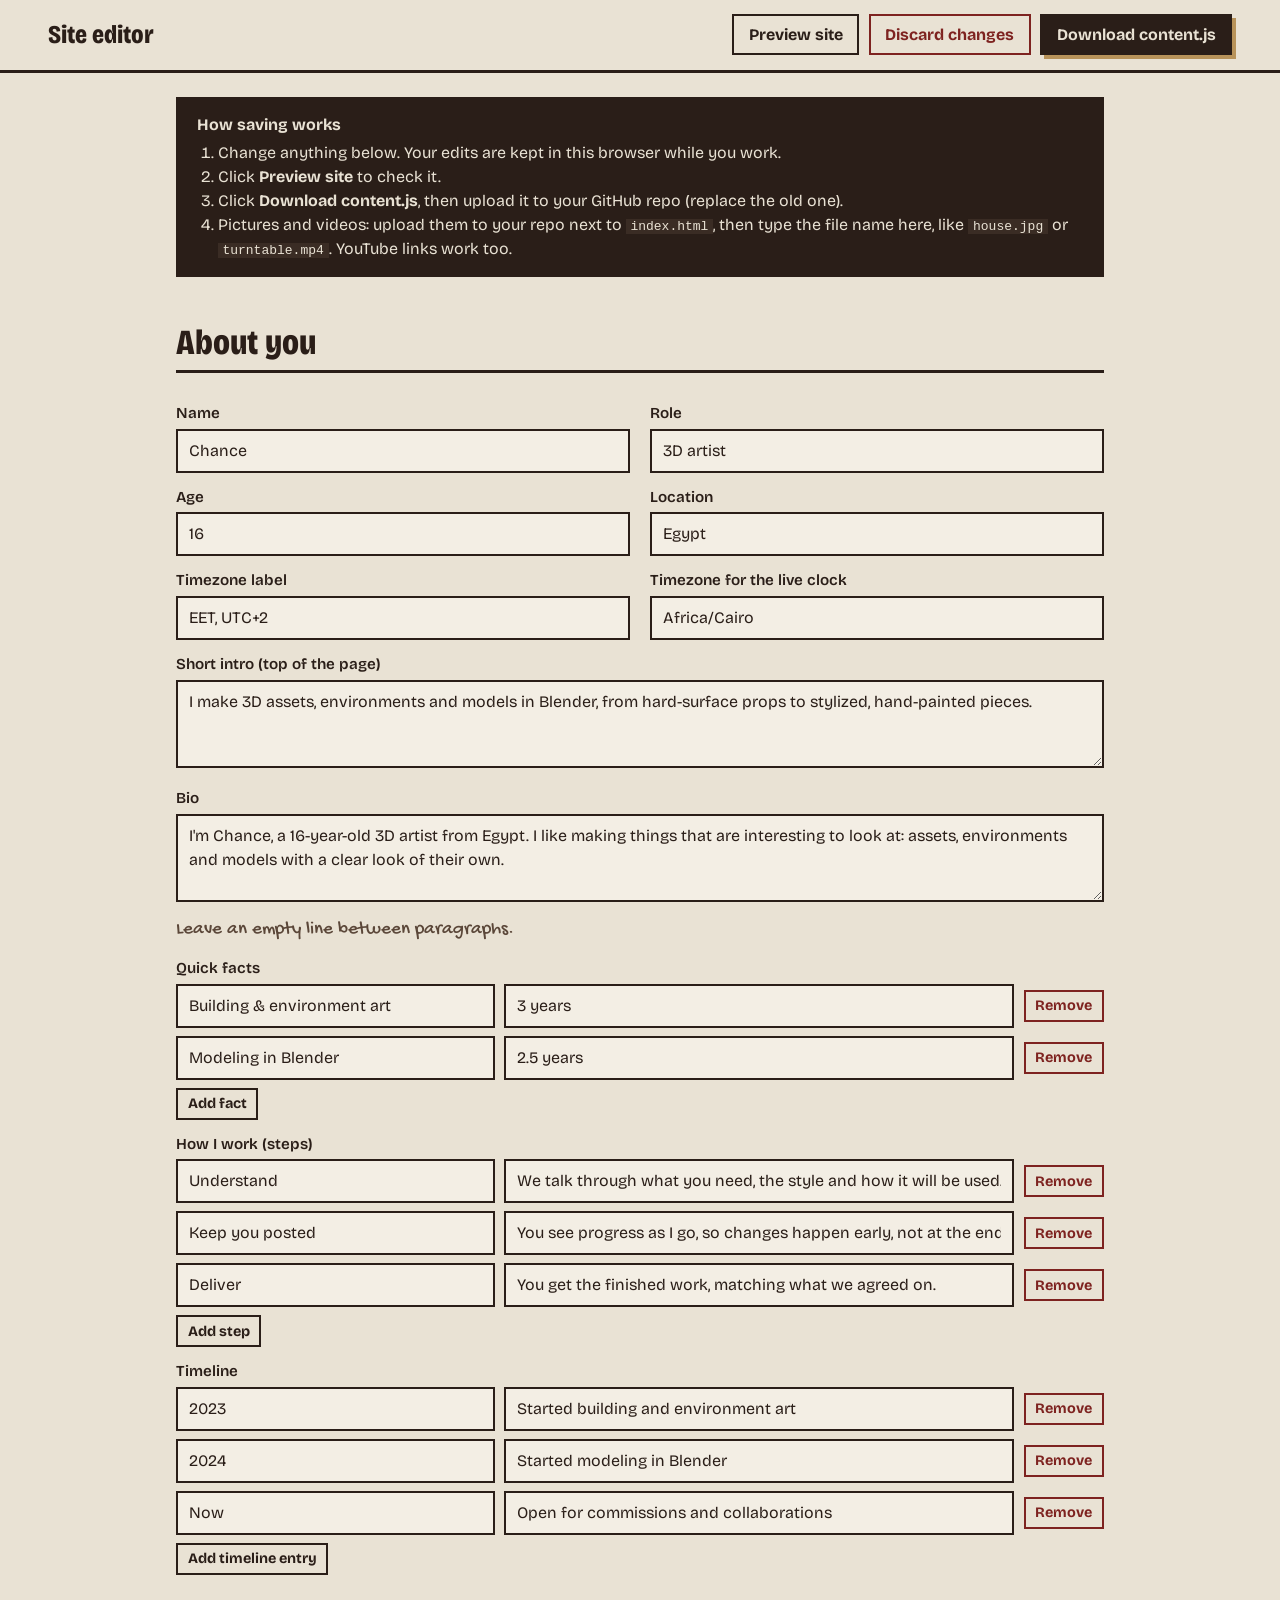
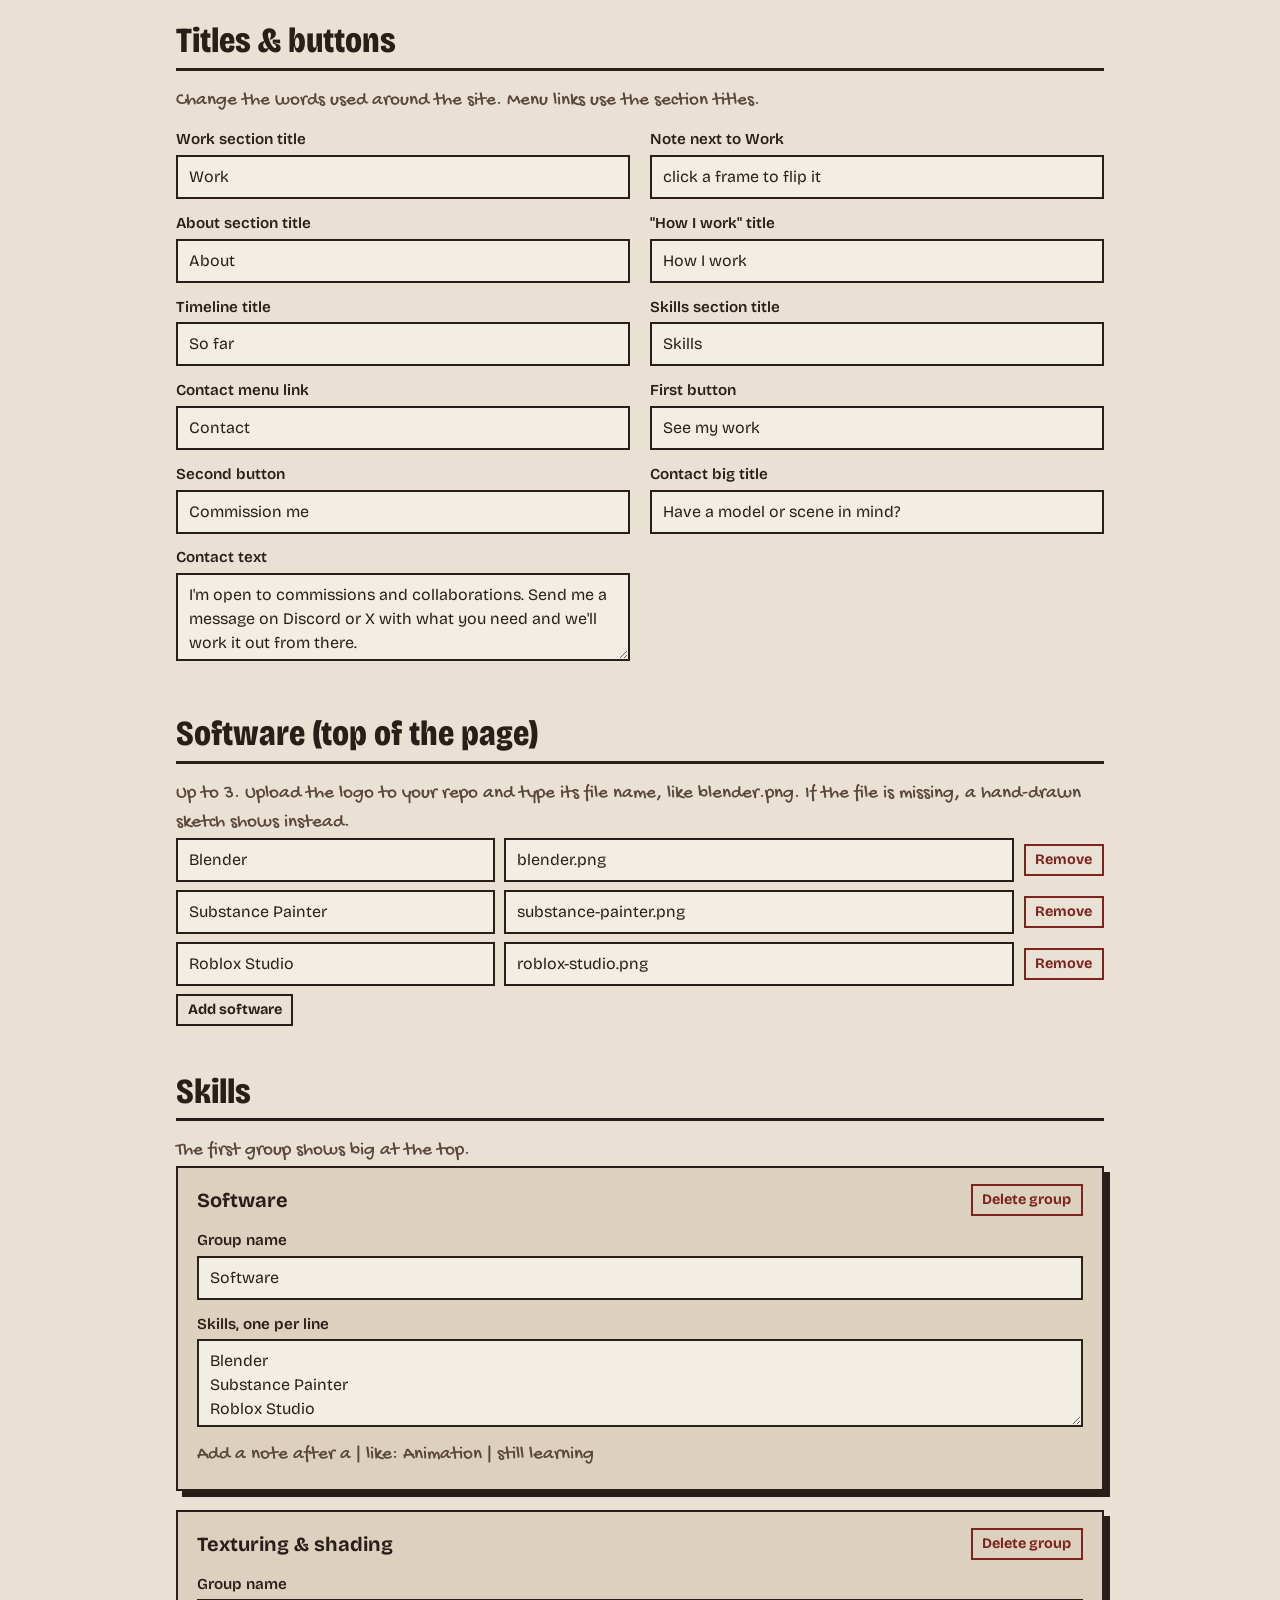
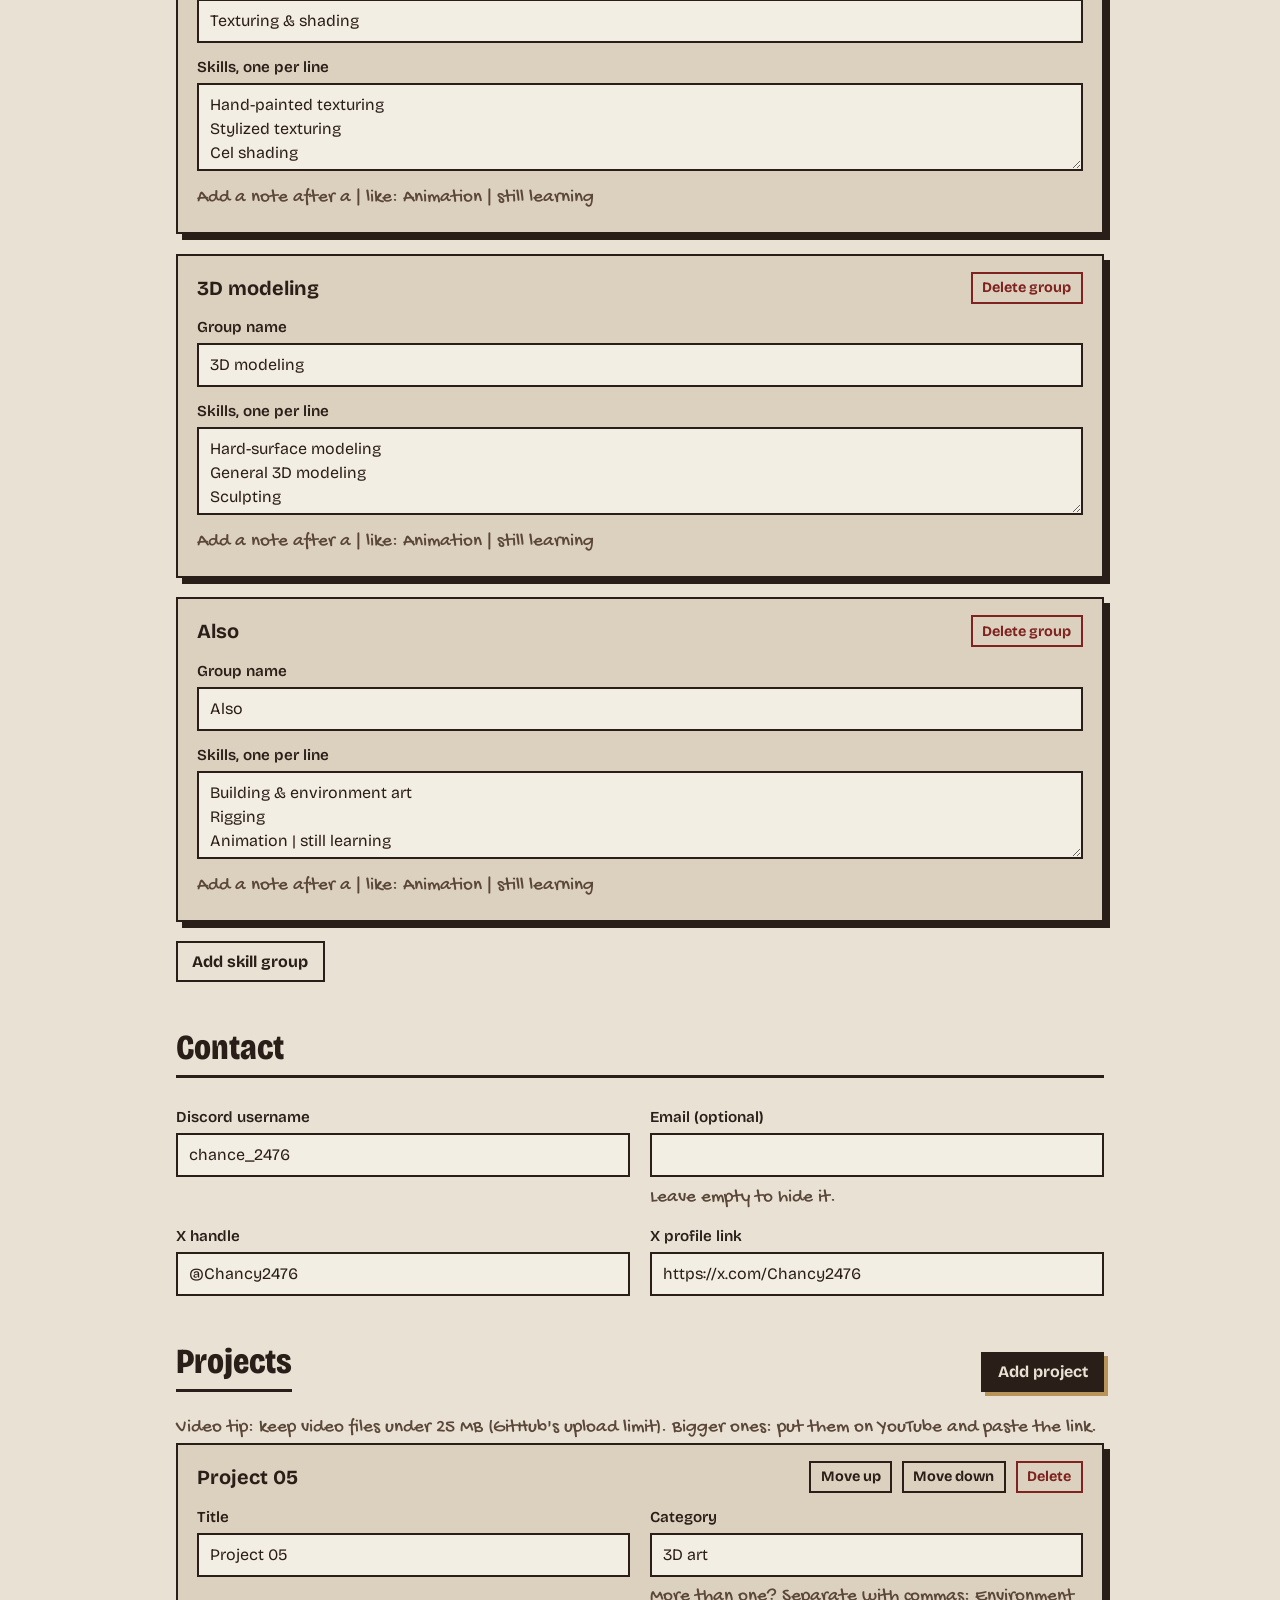
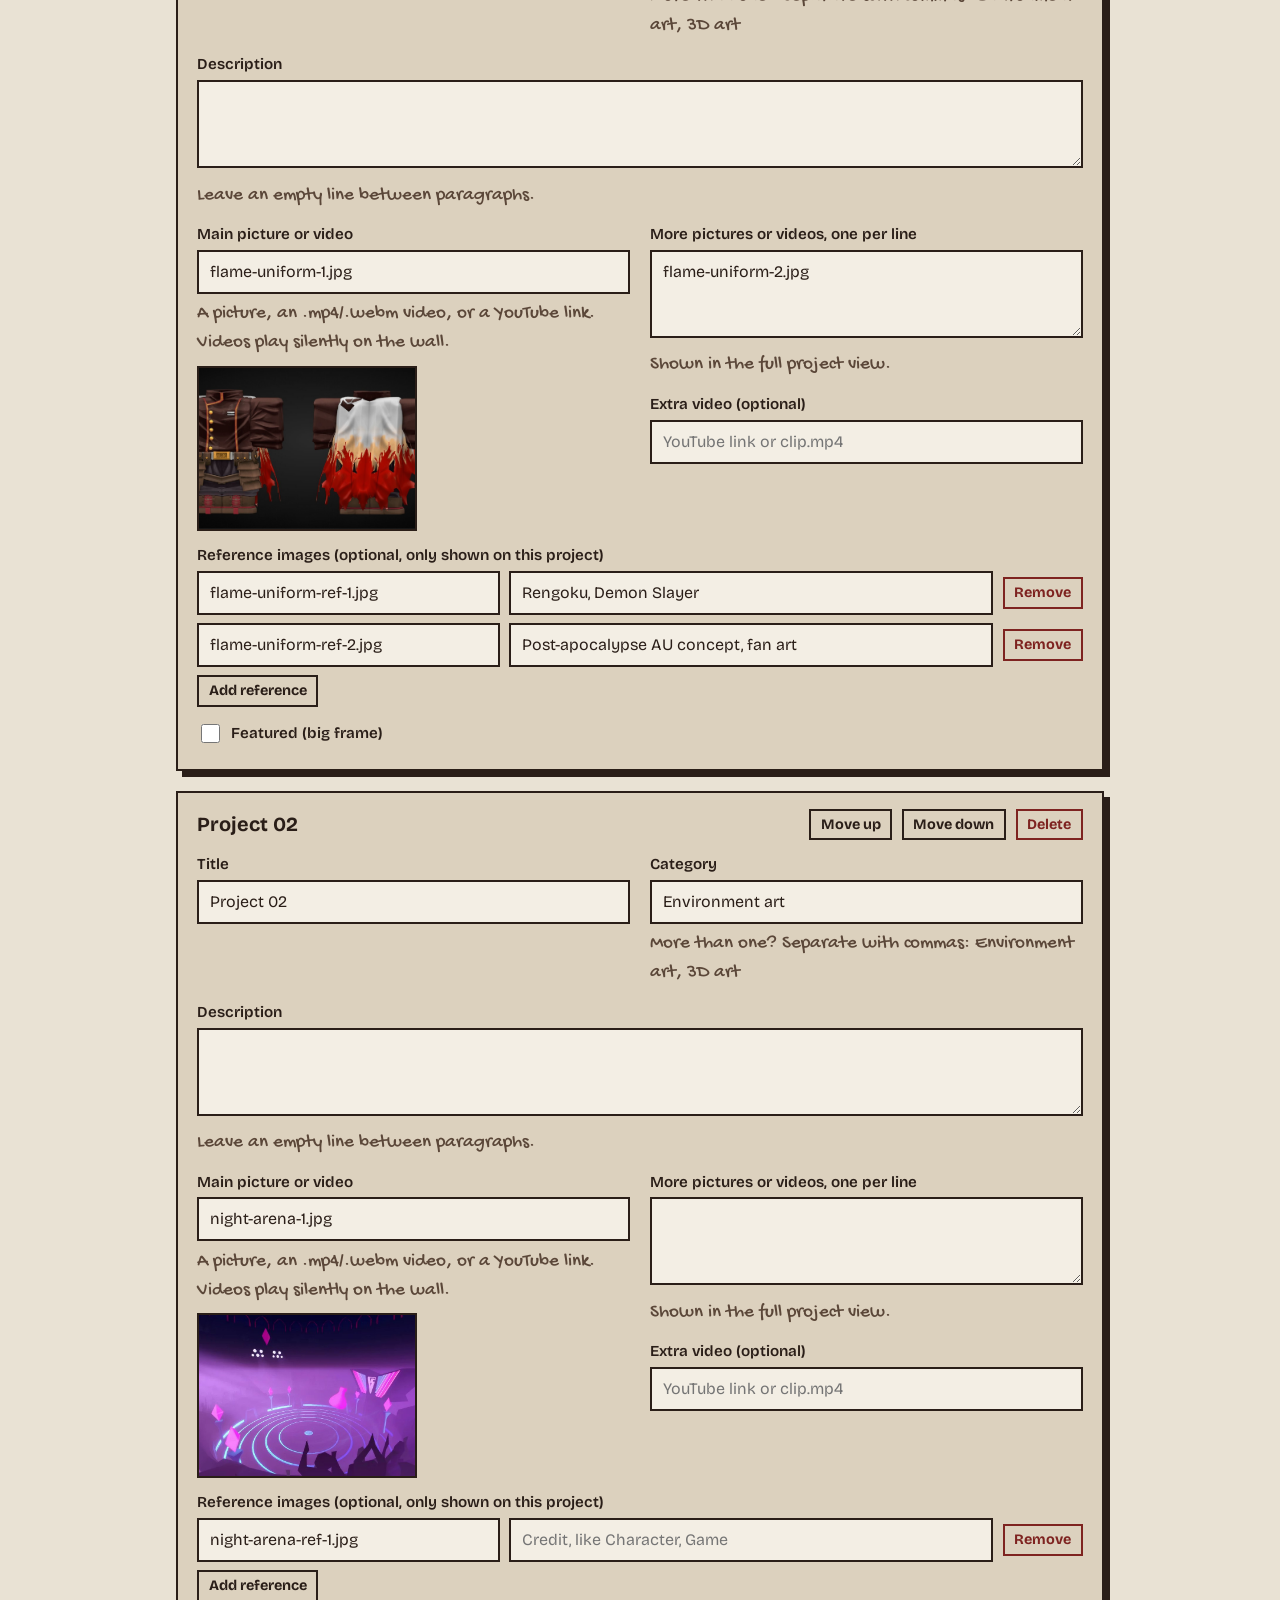
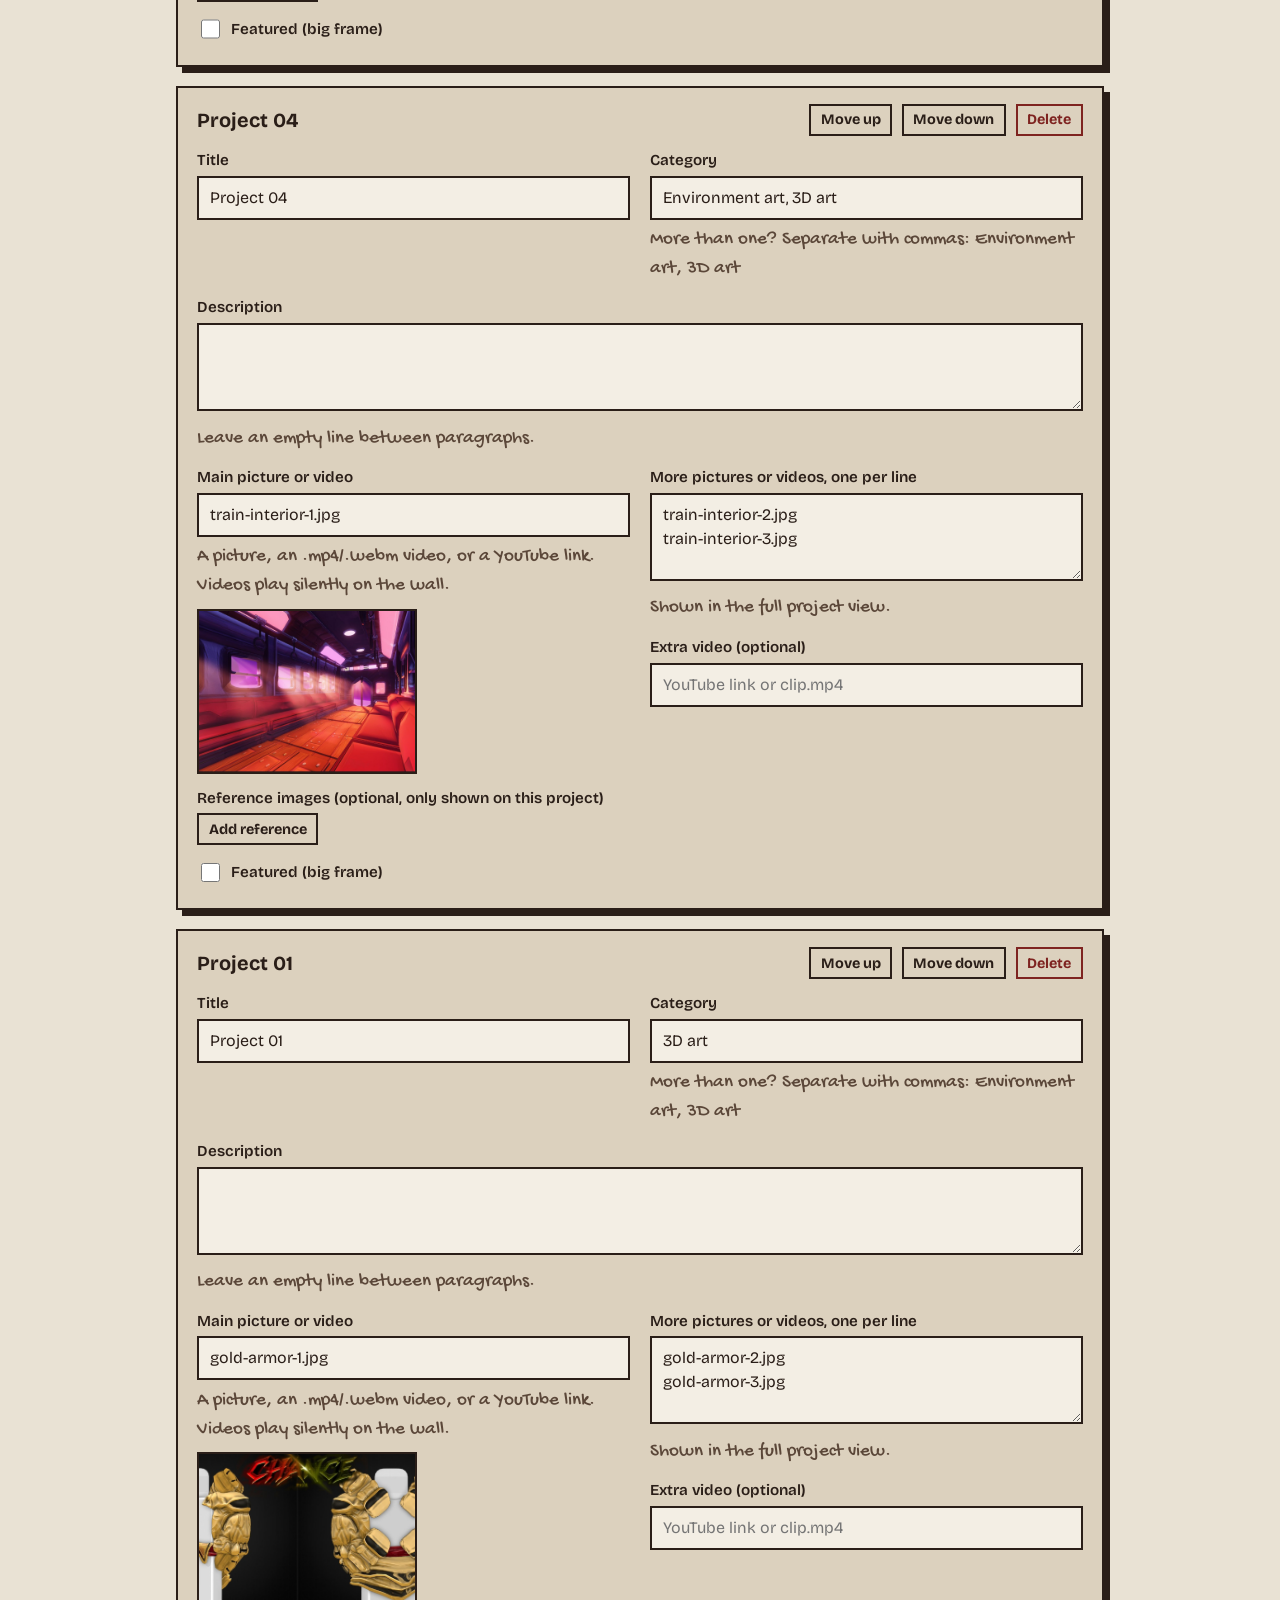
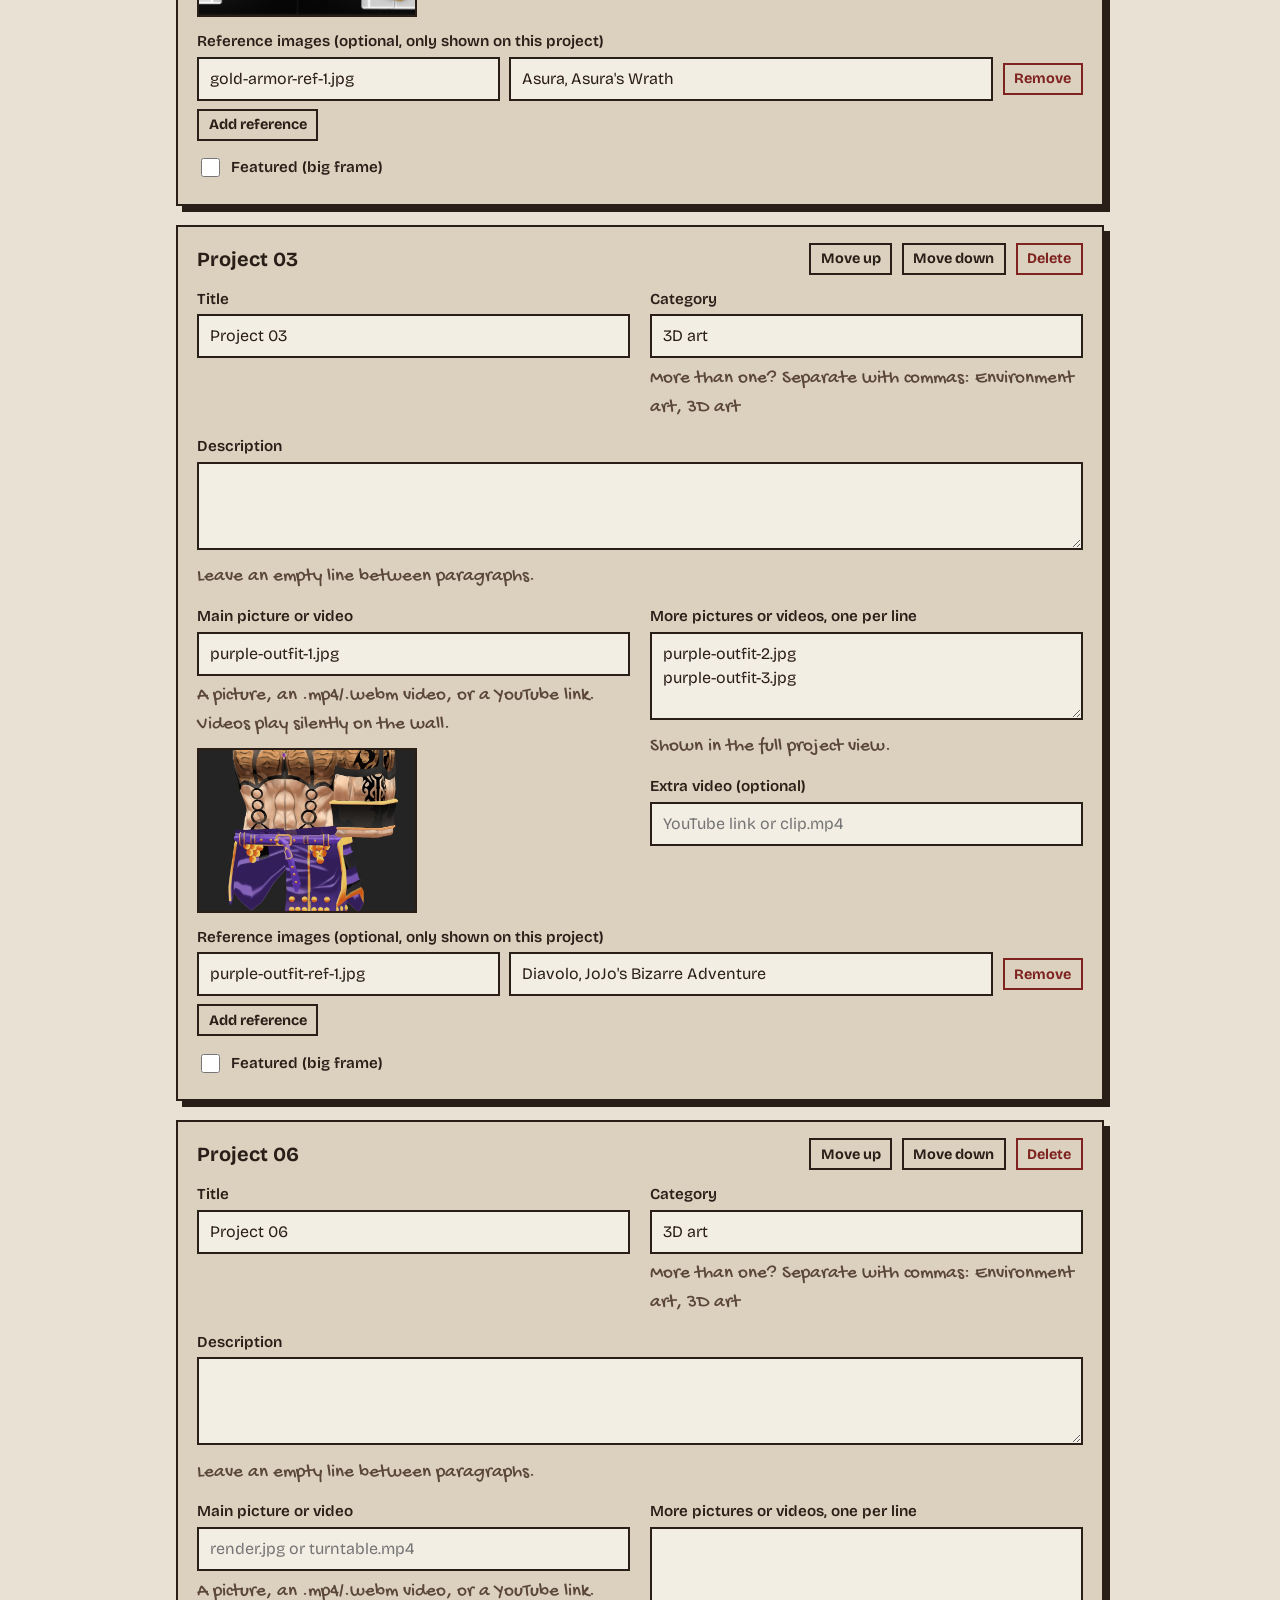
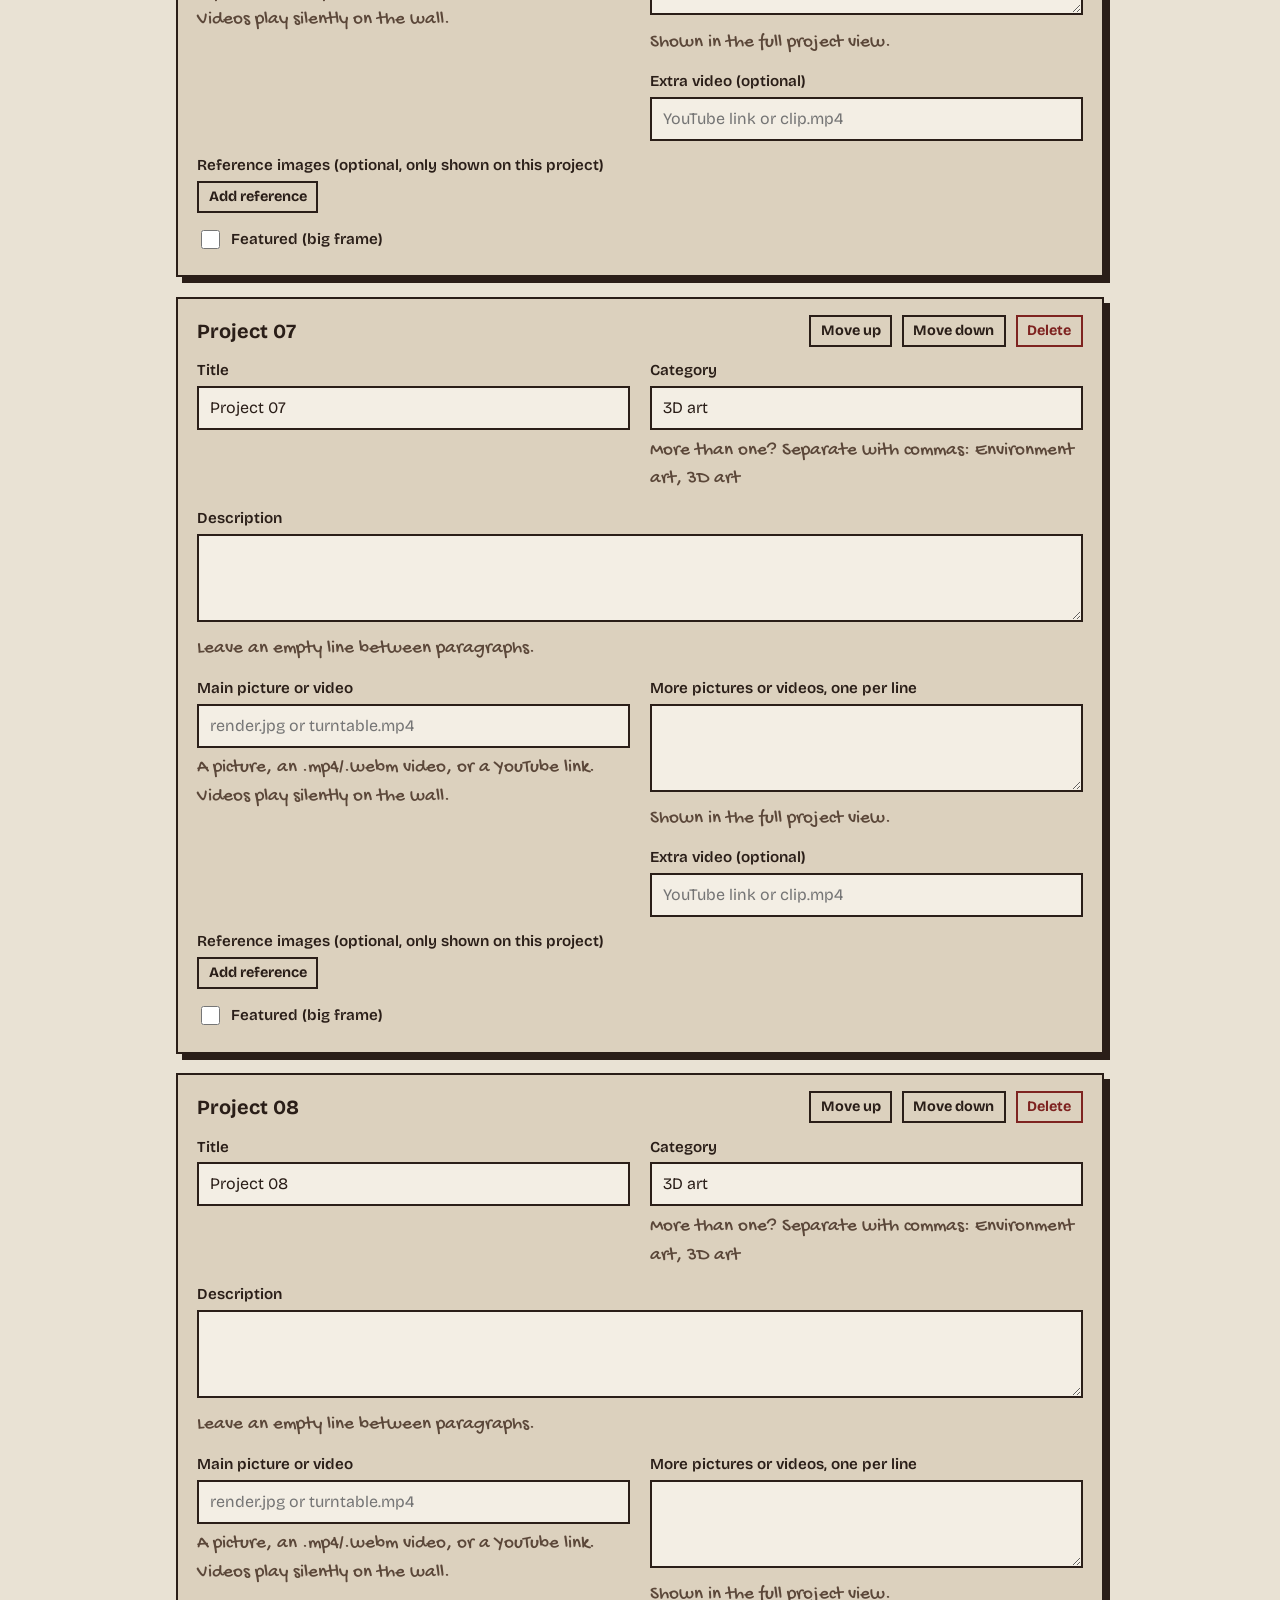
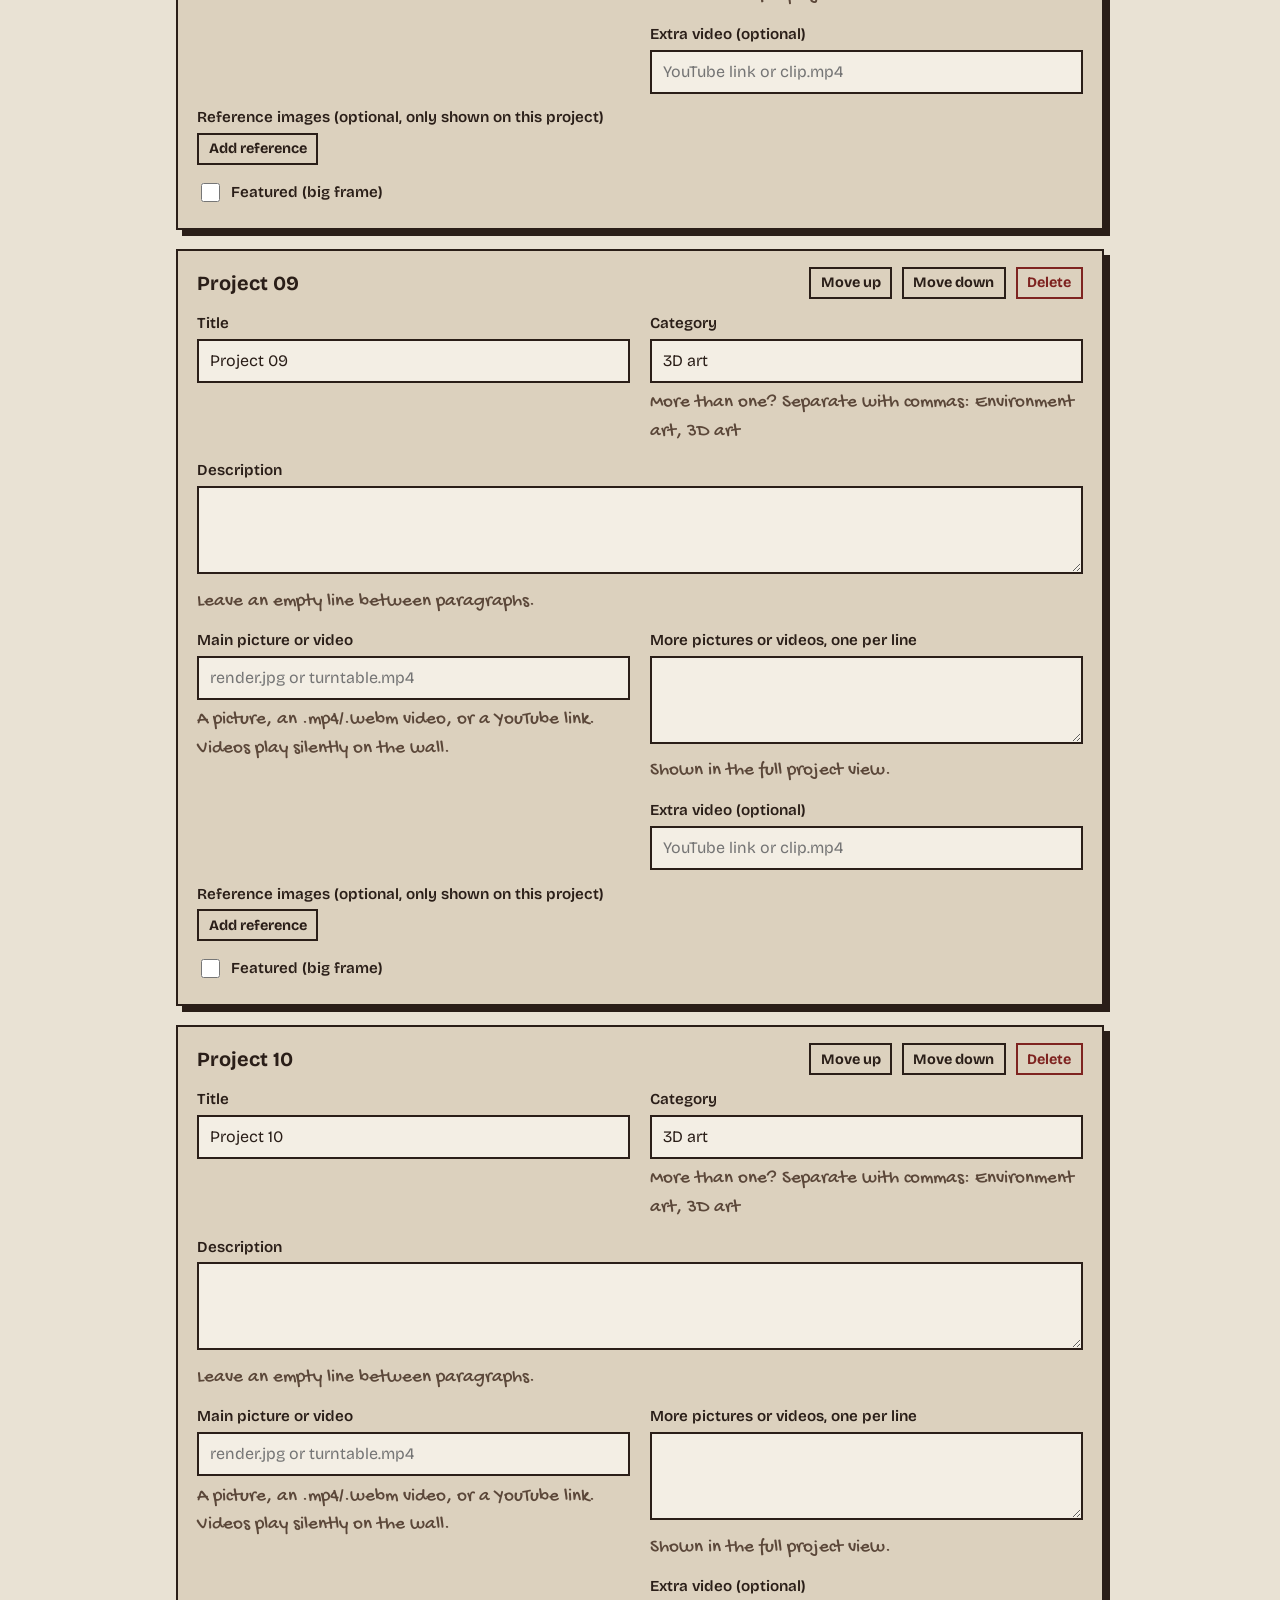
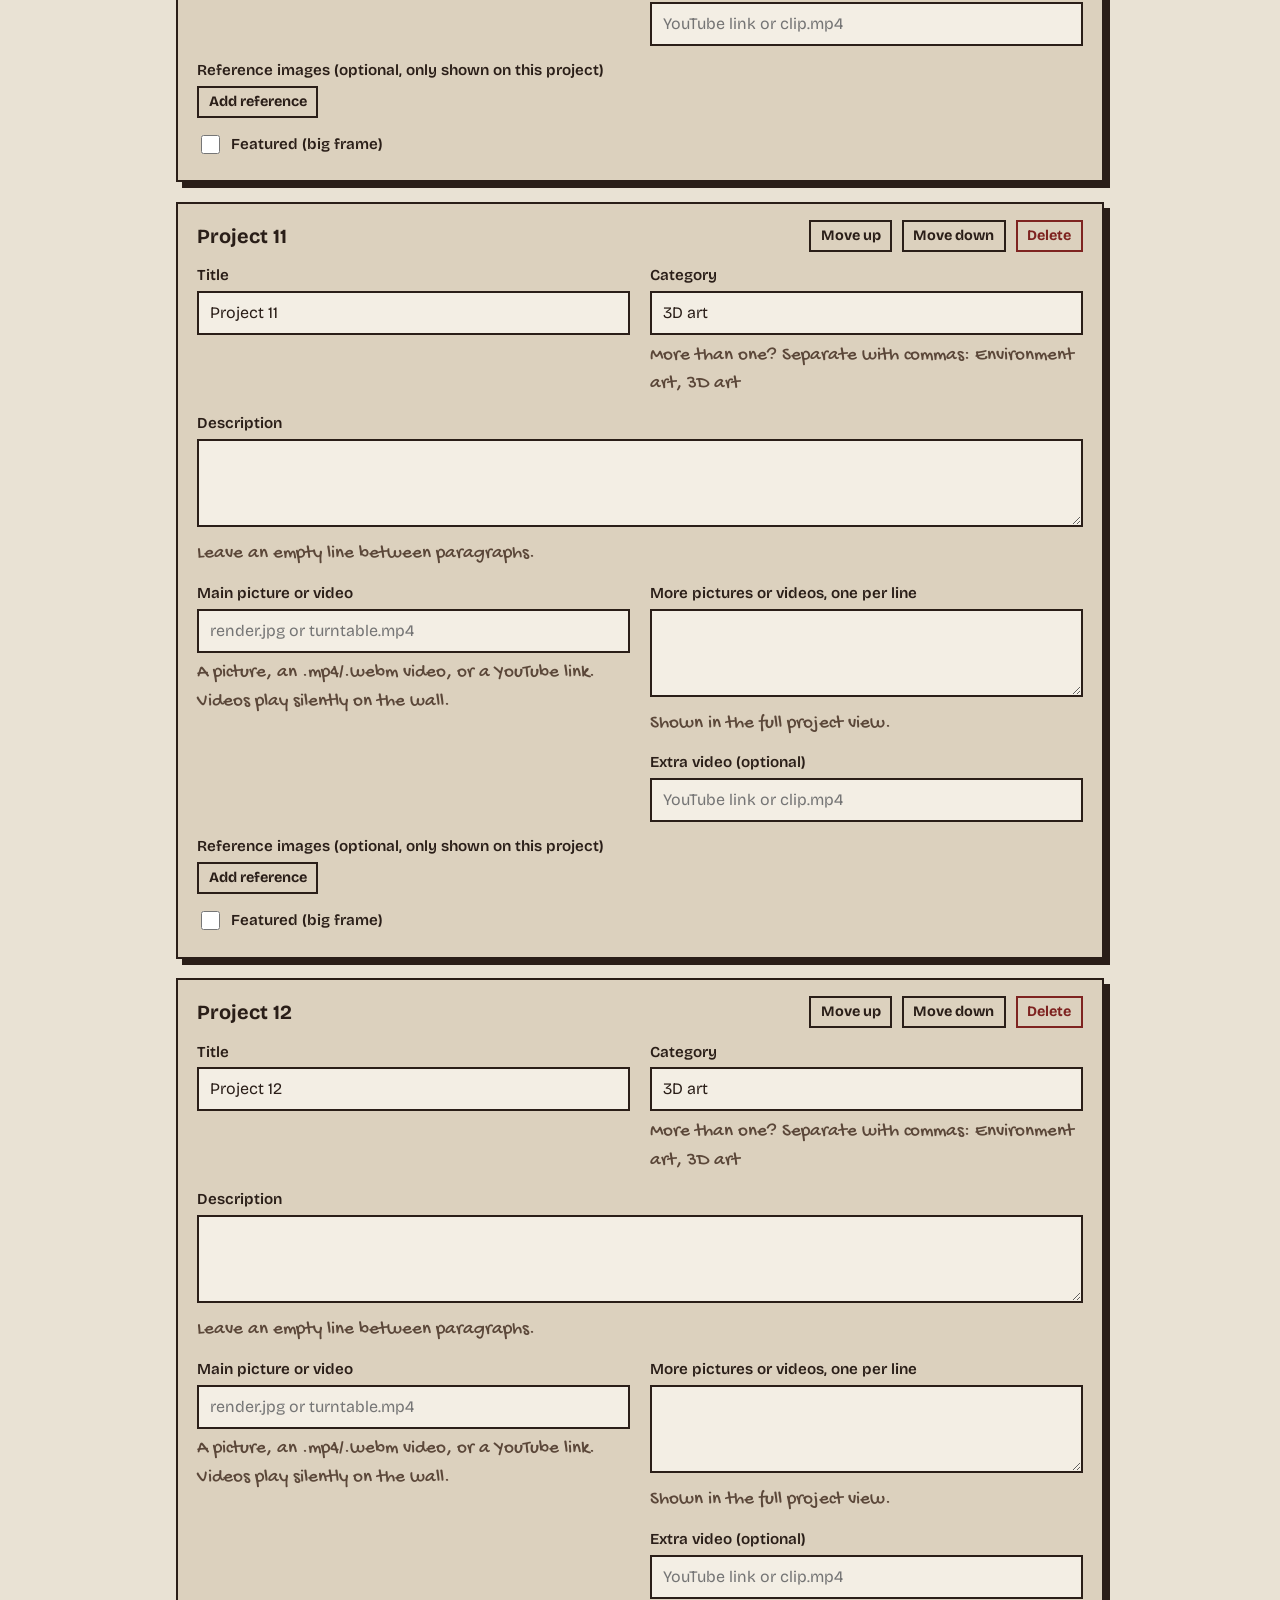
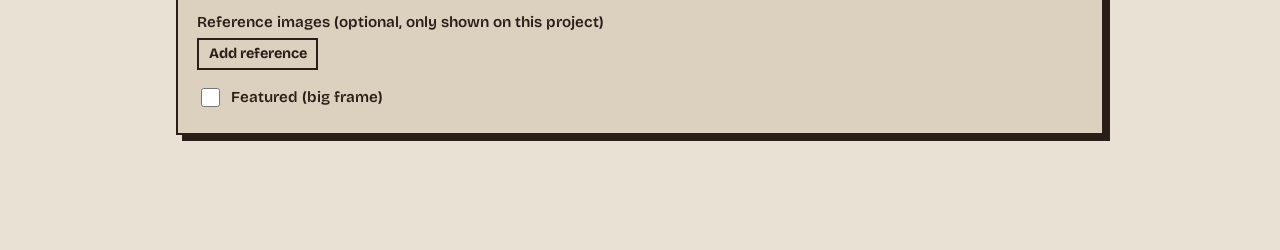
==== editor.html @ 2f330fd0 "Add files via upload" ====
<!DOCTYPE html>
<html lang="en">
<head>
<meta charset="utf-8">
<meta name="viewport" content="width=device-width, initial-scale=1">
<meta name="robots" content="noindex">
<title>Site editor</title>
<link rel="preconnect" href="https://fonts.googleapis.com">
<link rel="preconnect" href="https://fonts.gstatic.com" crossorigin>
<link href="https://fonts.googleapis.com/css2?family=Bricolage+Grotesque:opsz,wdth,wght@12..96,75..100,300..800&family=Gochi+Hand&display=swap" rel="stylesheet">
<style>
  :root { --paper:#E9E2D4; --paper-2:#DCD1BE; --caramel:#B8935A; --olive:#6E6A55; --rust:#7E2320; --ink:#2A1E18; --soft:#5B4739;
    --f:"Bricolage Grotesque", Arial, sans-serif; --hand:"Gochi Hand", cursive; }
  * { box-sizing: border-box; }
  body { margin: 0; background: var(--paper); color: var(--ink); font-family: var(--f); line-height: 1.5; }
  [hidden] { display: none !important; }
  header { position: sticky; top: 0; z-index: 5; display: flex; flex-wrap: wrap; gap: .8rem; align-items: center; justify-content: space-between; padding: .9rem clamp(1rem, 4vw, 3rem); background: var(--paper); border-bottom: 3px solid var(--ink); }
  header h1 { margin: 0; font-size: 1.6rem; font-weight: 800; font-variation-settings: "wdth" 80; }
  .bar { display: flex; flex-wrap: wrap; gap: .6rem; align-items: center; }
  main { max-width: 64rem; margin: 0 auto; padding: 1.5rem clamp(1rem, 4vw, 3rem) 6rem; }
  .help { font-family: var(--hand); font-size: 1.2rem; color: var(--soft); margin: .4rem 0 0; }
  section { margin-top: 2.5rem; }
  h2 { font-size: 2.2rem; font-weight: 800; margin: 0 0 1rem; font-variation-settings: "wdth" 80; border-bottom: 3px solid var(--ink); }
  label { display: block; font-weight: 600; font-size: .95rem; margin: .8rem 0 .25rem; }
  input[type=text], input[type=url], textarea, select { width: 100%; font: inherit; color: inherit; background: #F3EEE4; border: 2px solid var(--ink); padding: .5rem .7rem; }
  textarea { min-height: 5.5rem; resize: vertical; }
  input:focus, textarea:focus, button:focus-visible { outline: 3px solid var(--caramel); outline-offset: 1px; }
  .two { display: grid; grid-template-columns: 1fr 1fr; gap: 0 1.2rem; }
  .box { background: var(--paper-2); border: 2.5px solid var(--ink); padding: 1rem 1.2rem 1.2rem; margin-bottom: 1.2rem; box-shadow: 6px 6px 0 var(--ink); }
  .box-head { display: flex; justify-content: space-between; align-items: center; gap: .6rem; flex-wrap: wrap; }
  .box-head strong { font-size: 1.25rem; }
  .row { display: grid; grid-template-columns: 1fr 1.6fr auto; gap: .6rem; align-items: center; margin-bottom: .5rem; }
  button { font: inherit; font-weight: 700; cursor: pointer; background: transparent; color: var(--ink); border: 2px solid var(--ink); padding: .4rem .9rem; }
  button:hover { background: var(--paper-2); }
  .primary { background: var(--ink); color: var(--paper); box-shadow: 4px 4px 0 var(--caramel); }
  .primary:hover { background: #3A2C24; }
  .small { padding: .2rem .6rem; font-size: .9rem; }
  .danger { border-color: var(--rust); color: var(--rust); }
  .danger:hover { background: var(--rust); color: var(--paper); }
  .check { display: flex; align-items: center; gap: .5rem; margin-top: .9rem; font-weight: 600; }
  .check input { width: 1.2rem; height: 1.2rem; accent-color: var(--ink); }
  .thumb { width: 100%; max-width: 220px; aspect-ratio: 4/3; object-fit: cover; border: 2px solid var(--ink); background: var(--paper); margin-top: .5rem; display: block; }
  .status { font-family: var(--hand); font-size: 1.2rem; color: var(--olive); }
  .steps { background: var(--ink); color: var(--paper); padding: 1rem 1.3rem; }
  .steps ol { margin: .3rem 0 0; padding-left: 1.3rem; }
  .steps code { background: #3A2C24; padding: 0 .3rem; }
  @media (max-width: 640px) { .two, .row { grid-template-columns: 1fr; } }
</style>
</head>
<body>
<header>
  <h1>Site editor</h1>
  <div class="bar">
    <span class="status" id="status"></span>
    <button type="button" id="preview">Preview site</button>
    <button type="button" id="reset" class="danger">Discard changes</button>
    <button type="button" id="download" class="primary">Download content.js</button>
  </div>
</header>
<main>
  <div class="steps">
    <strong>How saving works</strong>
    <ol>
      <li>Change anything below. Your edits are kept in this browser while you work.</li>
      <li>Click <b>Preview site</b> to check it.</li>
      <li>Click <b>Download content.js</b>, then upload it to your GitHub repo (replace the old one).</li>
      <li>Pictures and videos: upload them to your repo next to <code>index.html</code>, then type the file name here, like <code>house.jpg</code> or <code>turntable.mp4</code>. YouTube links work too.</li>
    </ol>
  </div>
  <div id="app"></div>
</main>

<script src="content.js"></script>
<script>
(function () {
  "use strict";
  const KEY = "chance-editor-draft";
  const original = JSON.parse(JSON.stringify(window.SITE || {}));
  let S;
  try { S = JSON.parse(localStorage.getItem(KEY) || "null"); } catch (e) { S = null; }
  if (!S) S = JSON.parse(JSON.stringify(original));
  S.profile = S.profile || {}; S.contact = S.contact || {};
  ["timeline", "skills", "projects", "tools"].forEach(k => S[k] = S[k] || []);
  ["bio", "facts", "process"].forEach(k => S.profile[k] = S.profile[k] || []);

  const app = document.getElementById("app");
  const status = document.getElementById("status");
  let t;
  function save(msg) {
    try { localStorage.setItem(KEY, JSON.stringify(S)); status.textContent = msg || "Draft saved"; }
    catch (e) { status.textContent = "Can't save drafts in this browser. Download before closing."; }
    clearTimeout(t); t = setTimeout(() => status.textContent = "", 2000);
  }

  function h(tag, attrs, ...kids) {
    const n = document.createElement(tag);
    for (const k in attrs || {}) {
      if (k === "text") n.textContent = attrs[k];
      else if (k.startsWith("on")) n.addEventListener(k.slice(2), attrs[k]);
      else n.setAttribute(k, attrs[k]);
    }
    kids.flat().forEach(c => c != null && n.append(c));
    return n;
  }
  let uid = 0;
  // a text field bound to obj[key]
  function field(label, obj, key, opts = {}) {
    const id = "f" + (++uid);
    const tag = opts.area ? "textarea" : "input";
    const inp = h(tag, { id, type: opts.type || "text", placeholder: opts.ph || "" });
    const get = opts.get || (v => v == null ? "" : String(v));
    const set = opts.set || (v => v);
    inp.value = get(obj[key]);
    inp.addEventListener("input", () => { obj[key] = set(inp.value); save(); if (opts.after) opts.after(inp.value); });
    if (opts.list) inp.setAttribute("list", opts.list);
    return h("div", {}, h("label", { for: id, text: label }), inp, opts.hint ? h("p", { class: "help", text: opts.hint }) : null);
  }
  const lines = { get: a => (a || []).join("\n"), set: v => v.split("\n").map(s => s.trim()).filter(Boolean) };
  const paras = { get: a => (a || []).join("\n\n"), set: v => v.split(/\n\s*\n/).map(s => s.trim()).filter(Boolean) };

  // list of small rows (facts, process, timeline)
  function rows(arr, keys, labels, addLabel, blank) {
    const wrap = h("div");
    const draw = () => {
      wrap.textContent = "";
      arr.forEach((item, i) => {
        const r = h("div", { class: "row" });
        keys.forEach((k, j) => {
          const inp = h("input", { type: "text", "aria-label": labels[j], placeholder: labels[j] });
          inp.value = item[k] || "";
          inp.addEventListener("input", () => { item[k] = inp.value; save(); });
          r.append(inp);
        });
        r.append(h("button", { type: "button", class: "small danger", text: "Remove", onclick: () => { arr.splice(i, 1); save("Removed"); draw(); } }));
        wrap.append(r);
      });
      wrap.append(h("button", { type: "button", class: "small", text: addLabel, onclick: () => { arr.push(Object.assign({}, blank)); save(); draw(); } }));
    };
    draw();
    return wrap;
  }

  function thumbFor(path) {
    const box = h("div");
    const yt = s => { const m = /(?:youtu\.be\/|[?&]v=|embed\/|shorts\/)([\w-]{11})/.exec(s || ""); return m && m[1]; };
    const upd = p => {
      box.textContent = "";
      if (!p) return;
      let n;
      if (/\.(mp4|webm|mov)(\?|$)/i.test(p)) { n = h("video", { class: "thumb", src: p, muted: "", loop: "", autoplay: "", playsinline: "" }); n.muted = true; }
      else if (yt(p)) n = h("img", { class: "thumb", alt: "", src: "https://i.ytimg.com/vi/" + yt(p) + "/hqdefault.jpg" });
      else n = h("img", { class: "thumb", alt: "", src: p });
      n.addEventListener("error", () => { box.textContent = ""; box.append(h("p", { class: "help", text: "Can't find that file yet. Check it's uploaded and the name matches." })); });
      box.append(n);
    };
    upd(path);
    return { img: box, upd };
  }

  function render() {
    app.textContent = "";
    const P = S.profile, C = S.contact;

    // profile
    app.append(h("section", {},
      h("h2", { text: "About you" }),
      h("div", { class: "two" },
        field("Name", P, "name"), field("Role", P, "role", { ph: "3D artist" }),
        field("Age", P, "age"), field("Location", P, "location"),
        field("Timezone label", P, "timezoneLabel", { ph: "EET, UTC+2" }),
        field("Timezone for the live clock", P, "timeZone", { ph: "Africa/Cairo" })),
      field("Short intro (top of the page)", P, "intro", { area: true }),
      field("Bio", P, "bio", Object.assign({ area: true, hint: "Leave an empty line between paragraphs." }, paras)),
      h("label", { text: "Quick facts" }),
      rows(P.facts, ["label", "value"], ["Label", "Value"], "Add fact", { label: "", value: "" }),
      h("label", { text: "How I work (steps)" }),
      rows(P.process, ["title", "text"], ["Step name", "Short description"], "Add step", { title: "", text: "" }),
      h("label", { text: "Timeline" }),
      rows(S.timeline, ["when", "text"], ["When (e.g. 2023)", "What happened"], "Add timeline entry", { when: "", text: "" })
    ));

    // titles + buttons
    S.labels = S.labels || {};
    const LB = S.labels;
    const labelNames = [["work", "Work section title"], ["workNote", "Note next to Work"], ["about", "About section title"], ["howIWork", "\"How I work\" title"], ["soFar", "Timeline title"], ["skills", "Skills section title"], ["contact", "Contact menu link"], ["heroButton1", "First button"], ["heroButton2", "Second button"], ["contactTitle", "Contact big title"], ["contactText", "Contact text"]];
    app.append(h("section", {},
      h("h2", { text: "Titles & buttons" }),
      h("p", { class: "help", text: "Change the words used around the site. Menu links use the section titles." }),
      h("div", { class: "two" }, labelNames.map(([k, lab]) => field(lab, LB, k, { area: k === "contactText" })))));

    // software frames at the top
    app.append(h("section", {},
      h("h2", { text: "Software (top of the page)" }),
      h("p", { class: "help", text: "Up to 3. Upload the logo to your repo and type its file name, like blender.png. If the file is missing, a hand-drawn sketch shows instead." }),
      rows(S.tools, ["name", "image"], ["Software name", "Image path (optional)"], "Add software", { name: "", image: "" })));

    // skills
    const skillWrap = h("div");
    const drawSkills = () => {
      skillWrap.textContent = "";
      S.skills.forEach((g, i) => {
        skillWrap.append(h("div", { class: "box" },
          h("div", { class: "box-head" }, h("strong", { text: g.group || "New group" }),
            h("button", { type: "button", class: "small danger", text: "Delete group", onclick: () => { if (confirm("Delete this skill group?")) { S.skills.splice(i, 1); save("Deleted"); drawSkills(); } } })),
          field("Group name", g, "group"),
          field("Skills, one per line", g, "items", Object.assign({ area: true, hint: "Add a note after a | like: Animation | still learning" }, lines))));
      });
      skillWrap.append(h("button", { type: "button", text: "Add skill group", onclick: () => { S.skills.push({ group: "", items: [] }); save(); drawSkills(); } }));
    };
    drawSkills();
    app.append(h("section", {}, h("h2", { text: "Skills" }), h("p", { class: "help", text: "The first group shows big at the top." }), skillWrap));

    // contact
    app.append(h("section", {},
      h("h2", { text: "Contact" }),
      h("div", { class: "two" },
        field("Discord username", C, "discord"), field("Email (optional)", C, "email", { hint: "Leave empty to hide it." }),
        field("X handle", C, "xHandle", { ph: "@Chancy2476" }), field("X profile link", C, "xUrl", { type: "url" }))));

    // projects
    const cats = [...new Set(S.projects.flatMap(p => String(p.category || "").split(",").map(c => c.trim()).filter(Boolean)))];
    const dl = h("datalist", { id: "cats" }, cats.map(c => h("option", { value: c })));
    const projWrap = h("div");
    const drawProjects = () => {
      projWrap.textContent = "";
      S.projects.forEach((p, i) => {
        p.gallery = p.gallery || [];
        p.references = p.references || [];
        const th = thumbFor(p.image);
        const title = h("strong", { text: p.title || "Untitled" });
        const move = d => { const j = i + d; if (j < 0 || j >= S.projects.length) return; [S.projects[i], S.projects[j]] = [S.projects[j], S.projects[i]]; save("Moved"); drawProjects(); };
        const feat = h("input", { type: "checkbox", id: "feat" + i });
        feat.checked = !!p.featured;
        feat.addEventListener("change", () => { p.featured = feat.checked; save(); });
        projWrap.append(h("div", { class: "box" },
          h("div", { class: "box-head" }, title,
            h("div", { class: "bar" },
              h("button", { type: "button", class: "small", text: "Move up", onclick: () => move(-1) }),
              h("button", { type: "button", class: "small", text: "Move down", onclick: () => move(1) }),
              h("button", { type: "button", class: "small danger", text: "Delete", onclick: () => { if (confirm("Delete " + (p.title || "this project") + "?")) { S.projects.splice(i, 1); save("Deleted"); drawProjects(); } } }))),
          h("div", { class: "two" },
            field("Title", p, "title", { after: v => title.textContent = v || "Untitled" }),
            field("Category", p, "category", { list: "cats", hint: "More than one? Separate with commas: Environment art, 3D art" })),
          field("Description", p, "description", { area: true, hint: "Leave an empty line between paragraphs." }),
          h("div", { class: "two" },
            h("div", {}, field("Main picture or video", p, "image", { ph: "render.jpg or turntable.mp4", hint: "A picture, an .mp4/.webm video, or a YouTube link. Videos play silently on the wall.", after: th.upd }), th.img),
            h("div", {},
              field("More pictures or videos, one per line", p, "gallery", Object.assign({ area: true, hint: "Shown in the full project view." }, lines)),
              field("Extra video (optional)", p, "video", { ph: "YouTube link or clip.mp4" }))),
          h("label", { text: "Reference images (optional, only shown on this project)" }),
          rows(p.references, ["image", "credit"], ["File name, like ref.jpg", "Credit, like Character, Game"], "Add reference", { image: "", credit: "" }),
          h("label", { class: "check", for: "feat" + i }, feat, "Featured (big frame)")));
      });
    };
    drawProjects();
    app.append(h("section", {},
      h("div", { class: "box-head" }, h("h2", { text: "Projects" }),
        h("button", { type: "button", class: "primary", text: "Add project", onclick: () => { S.projects.unshift({ title: "New project", category: "3D art", description: "", image: "", gallery: [], video: "", link: "", featured: false }); save("Added"); drawProjects(); } })),
      h("p", { class: "help", text: "Video tip: keep video files under 25 MB (GitHub's upload limit). Bigger ones: put them on YouTube and paste the link." }),
      dl, projWrap));
  }

  function output() {
    return "/* Content for the site. Made with editor.html. You can also edit this file by hand. */\n\nwindow.SITE = " + JSON.stringify(S, null, 2) + ";\n";
  }
  document.getElementById("download").addEventListener("click", () => {
    const url = URL.createObjectURL(new Blob([output()], { type: "text/javascript" }));
    const a = h("a", { href: url, download: "content.js" });
    document.body.append(a); a.click(); a.remove();
    setTimeout(() => URL.revokeObjectURL(url), 2000);
    status.textContent = "Downloaded. Now upload it to GitHub.";
  });
  document.getElementById("preview").addEventListener("click", () => {
    try { localStorage.setItem("chance-preview", JSON.stringify(S)); window.open("index.html?preview=1", "_blank"); }
    catch (e) { status.textContent = "Preview needs browser storage. Download instead."; }
  });
  document.getElementById("reset").addEventListener("click", () => {
    if (!confirm("Throw away your changes and go back to the live content?")) return;
    try { localStorage.removeItem(KEY); } catch (e) {}
    S = JSON.parse(JSON.stringify(original));
    S.profile = S.profile || {}; S.contact = S.contact || {};
    ["timeline", "skills", "projects", "tools"].forEach(k => S[k] = S[k] || []);
    ["bio", "facts", "process"].forEach(k => S.profile[k] = S.profile[k] || []);
    render(); status.textContent = "Back to the live content";
  });
  render();
})();
</script>
</body>
</html>
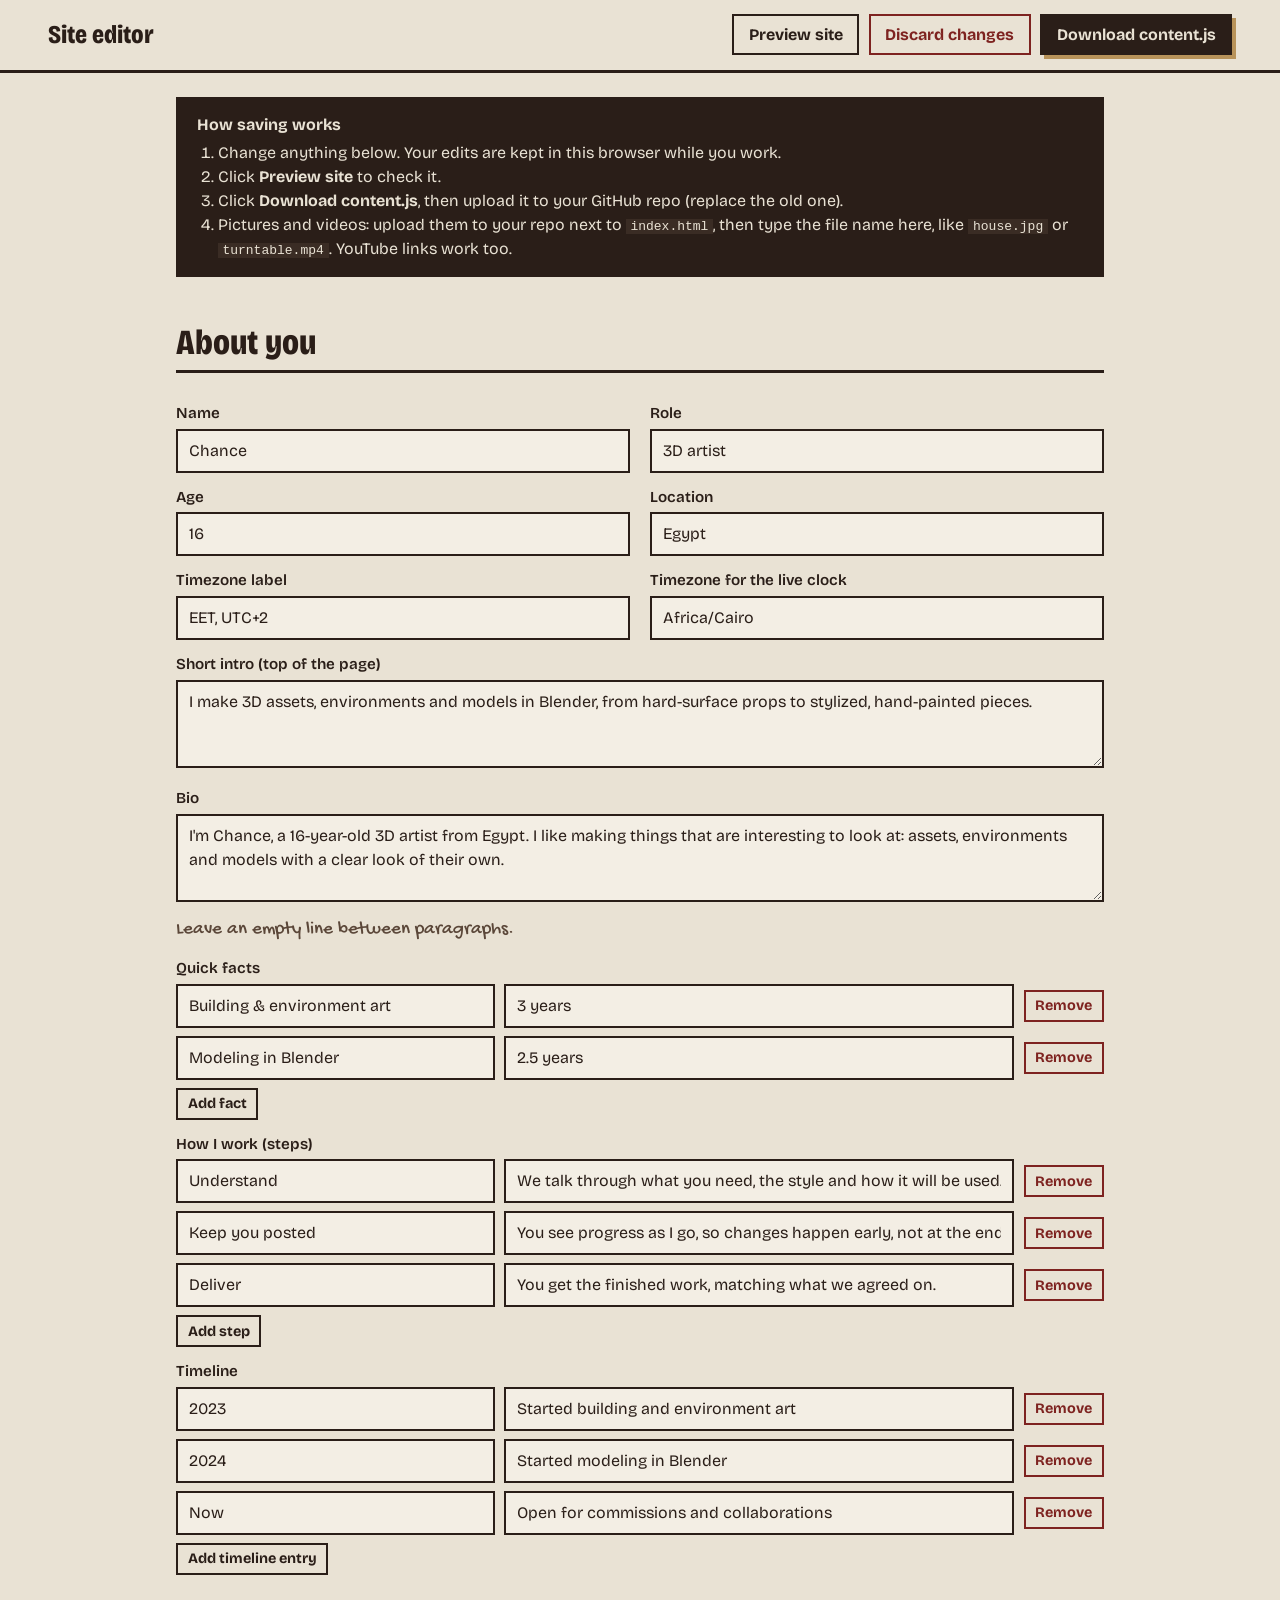
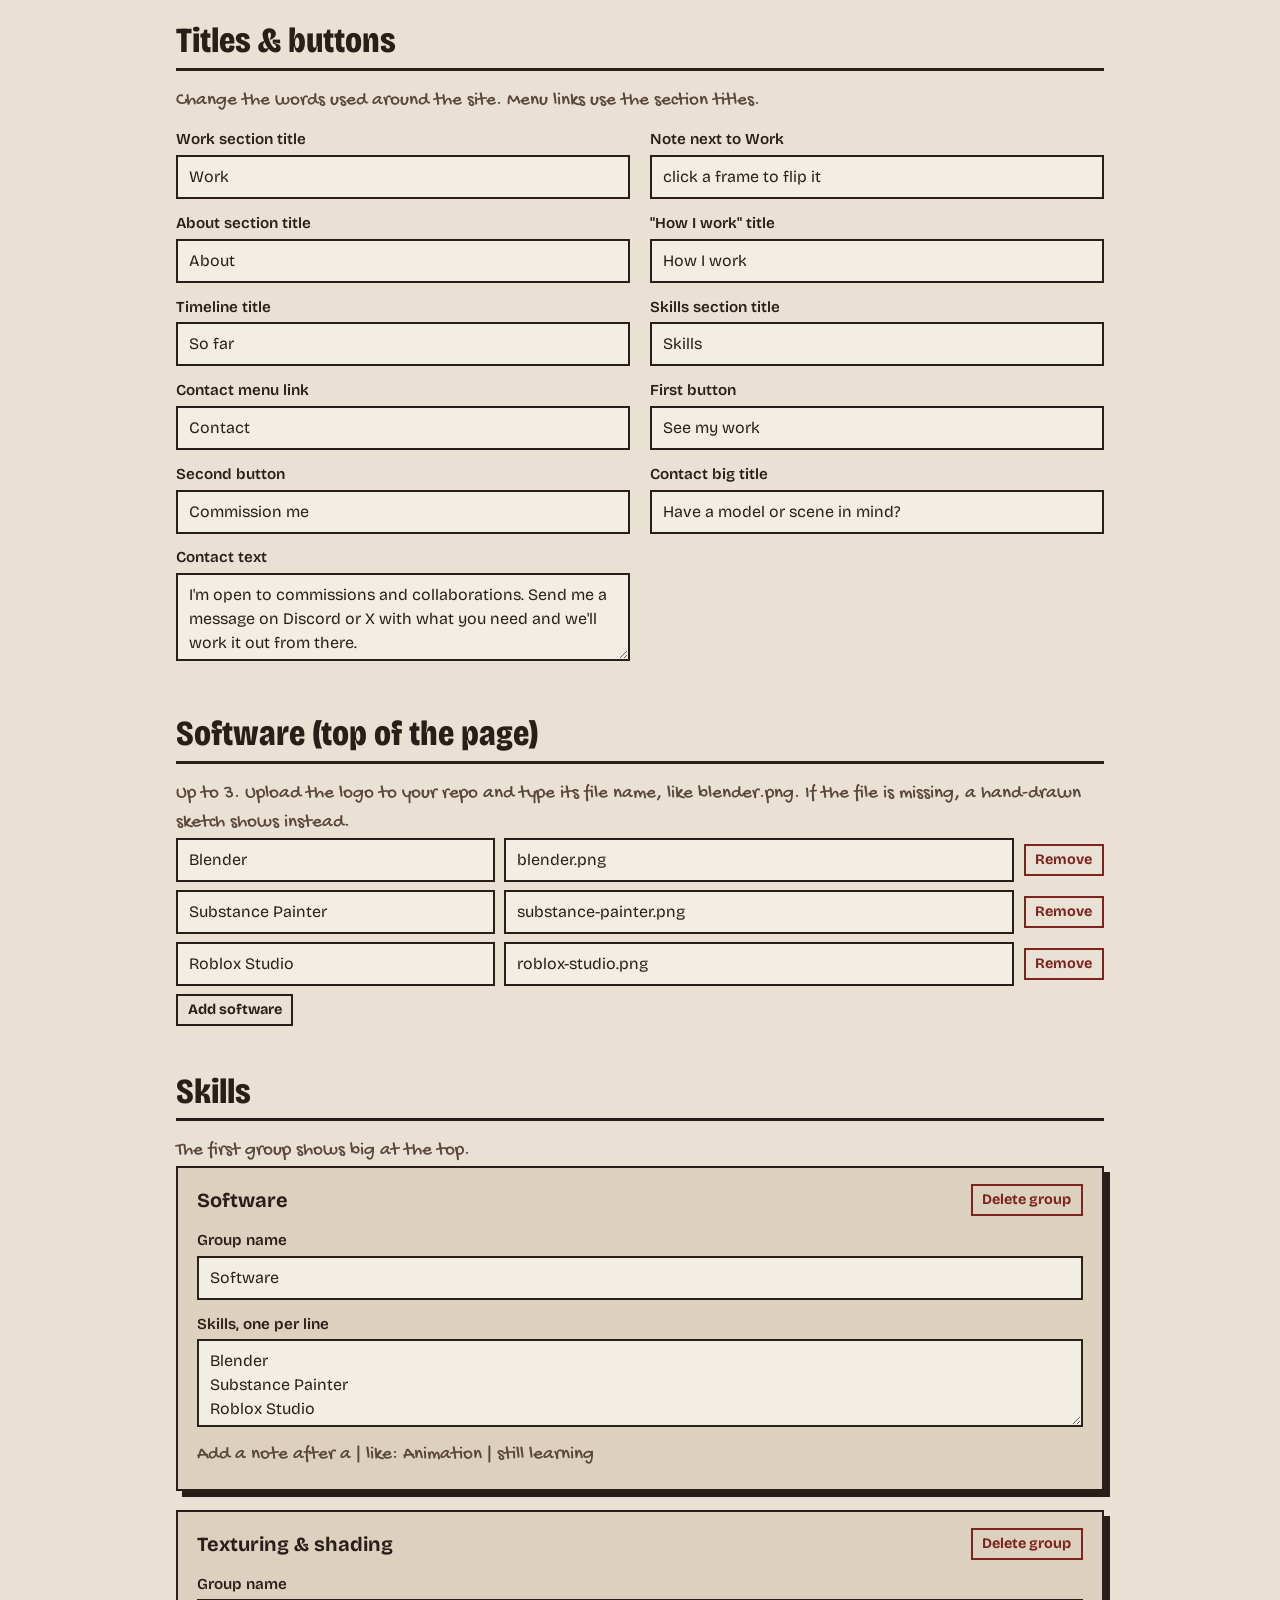
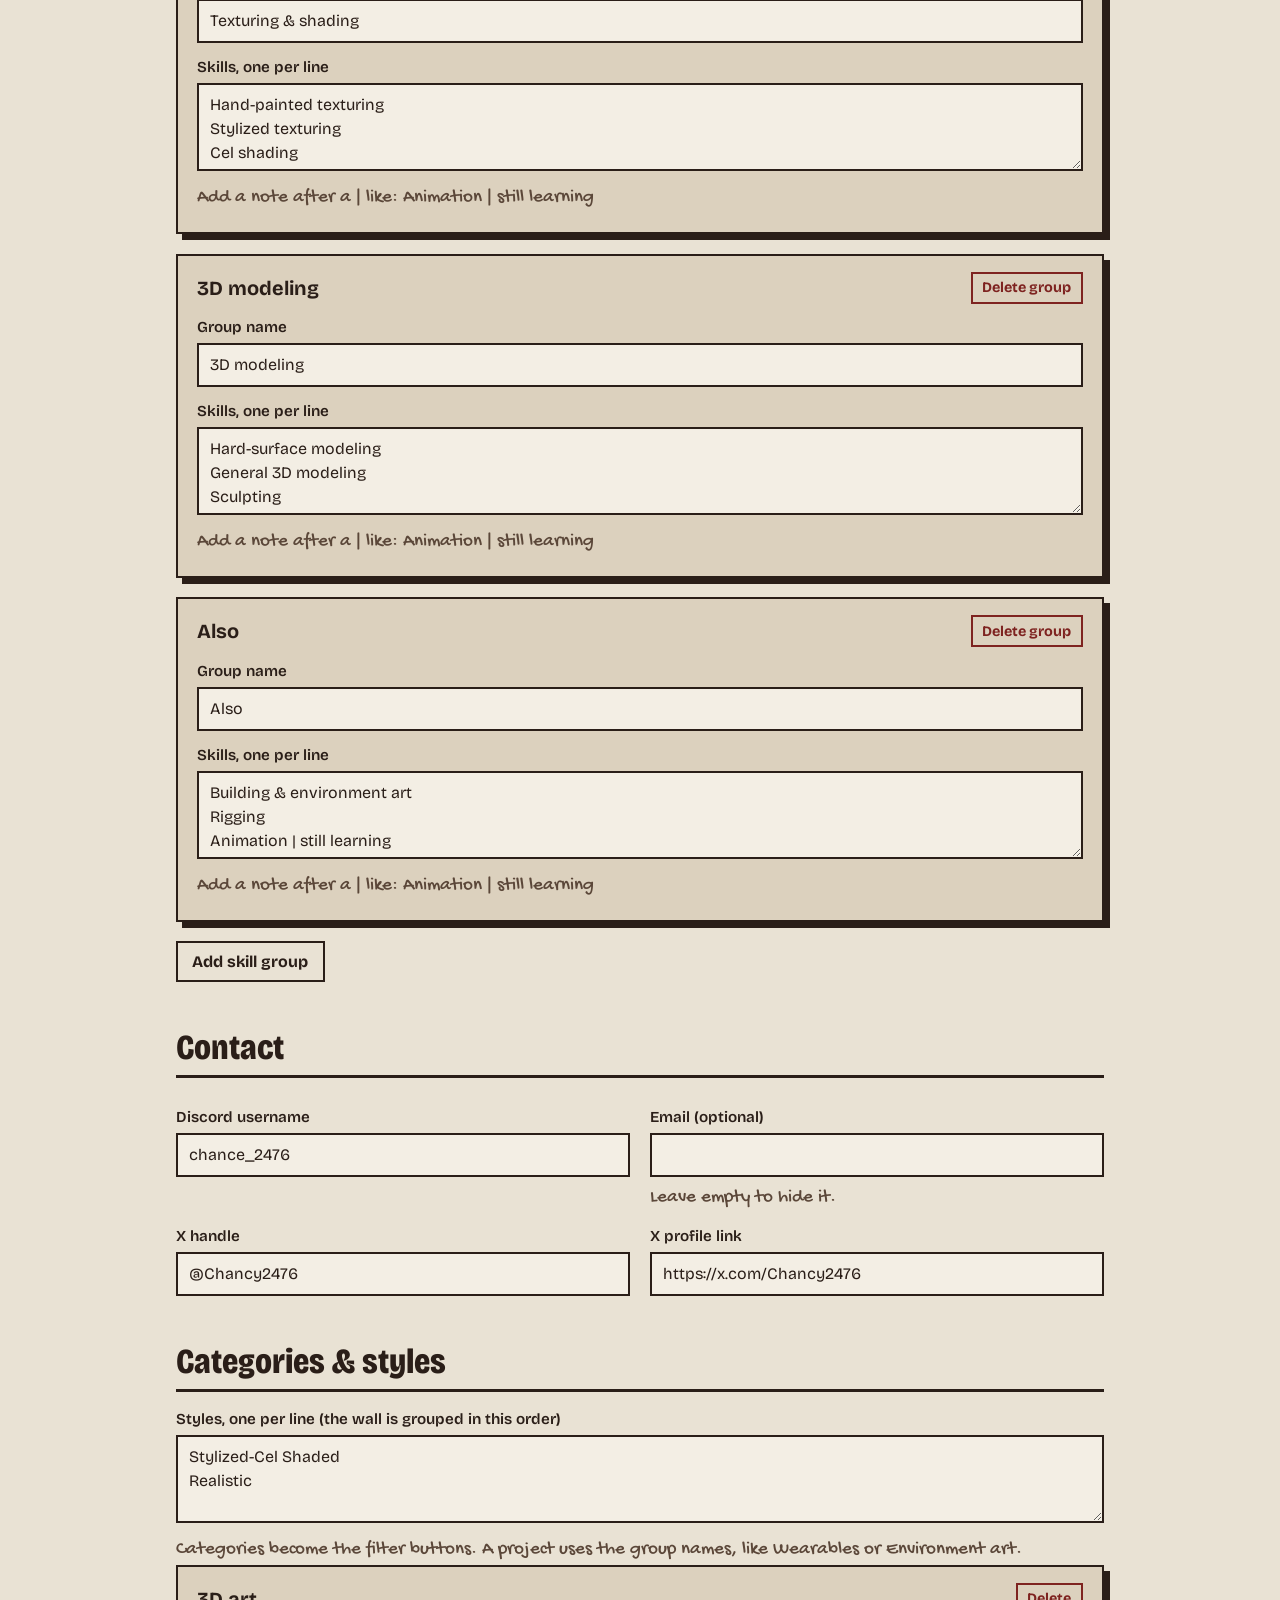
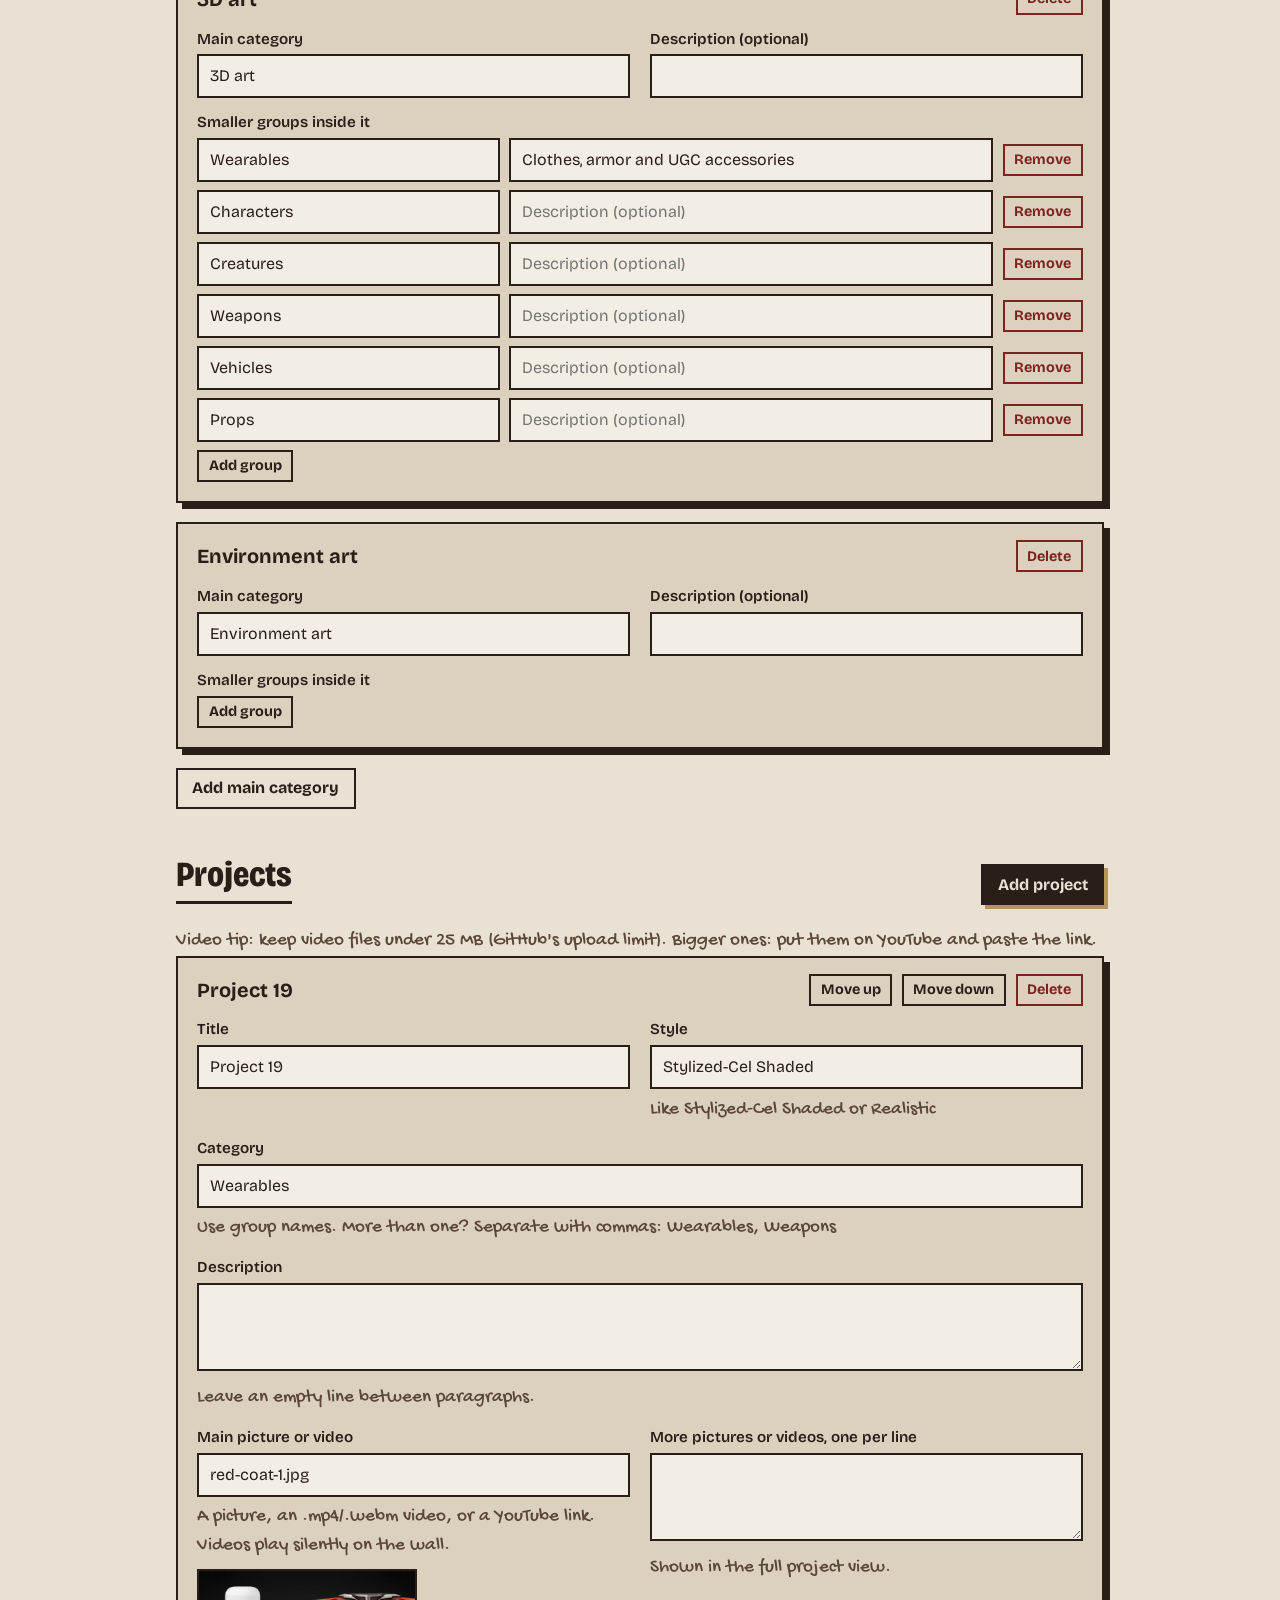
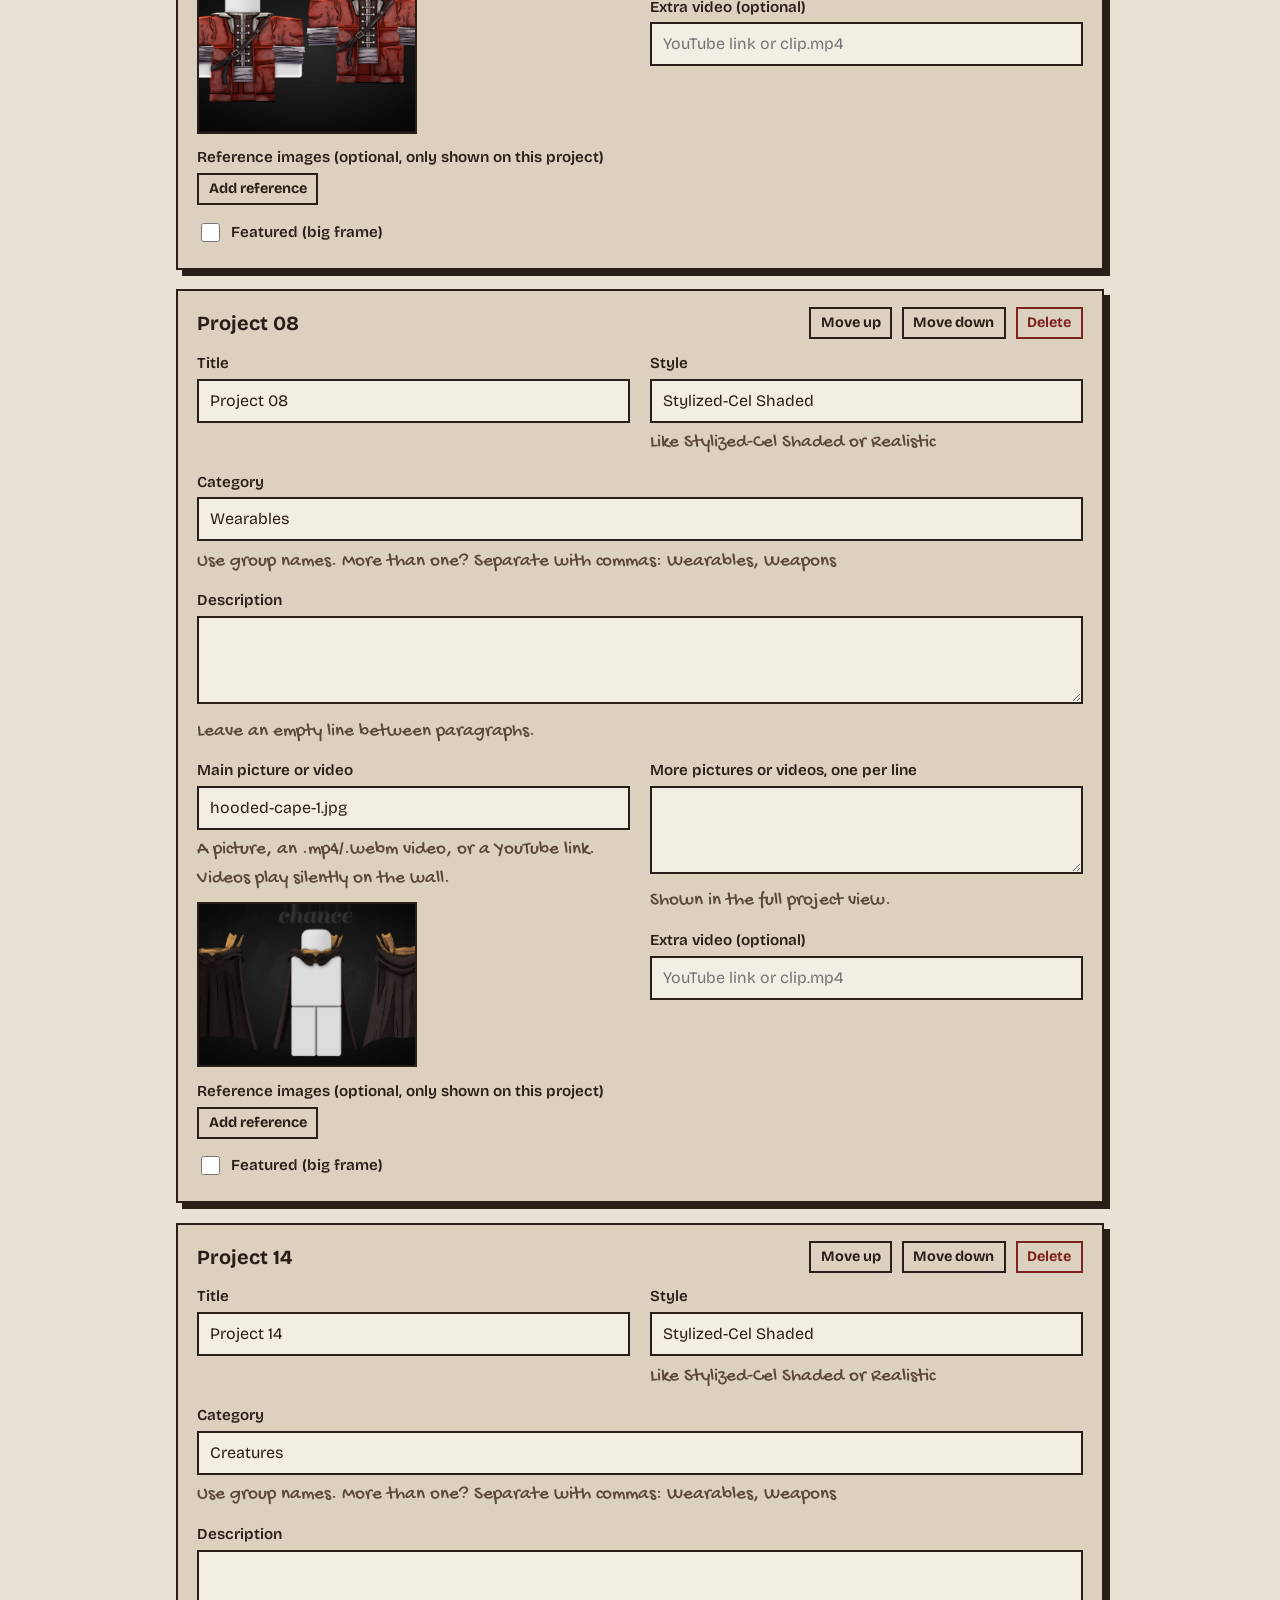
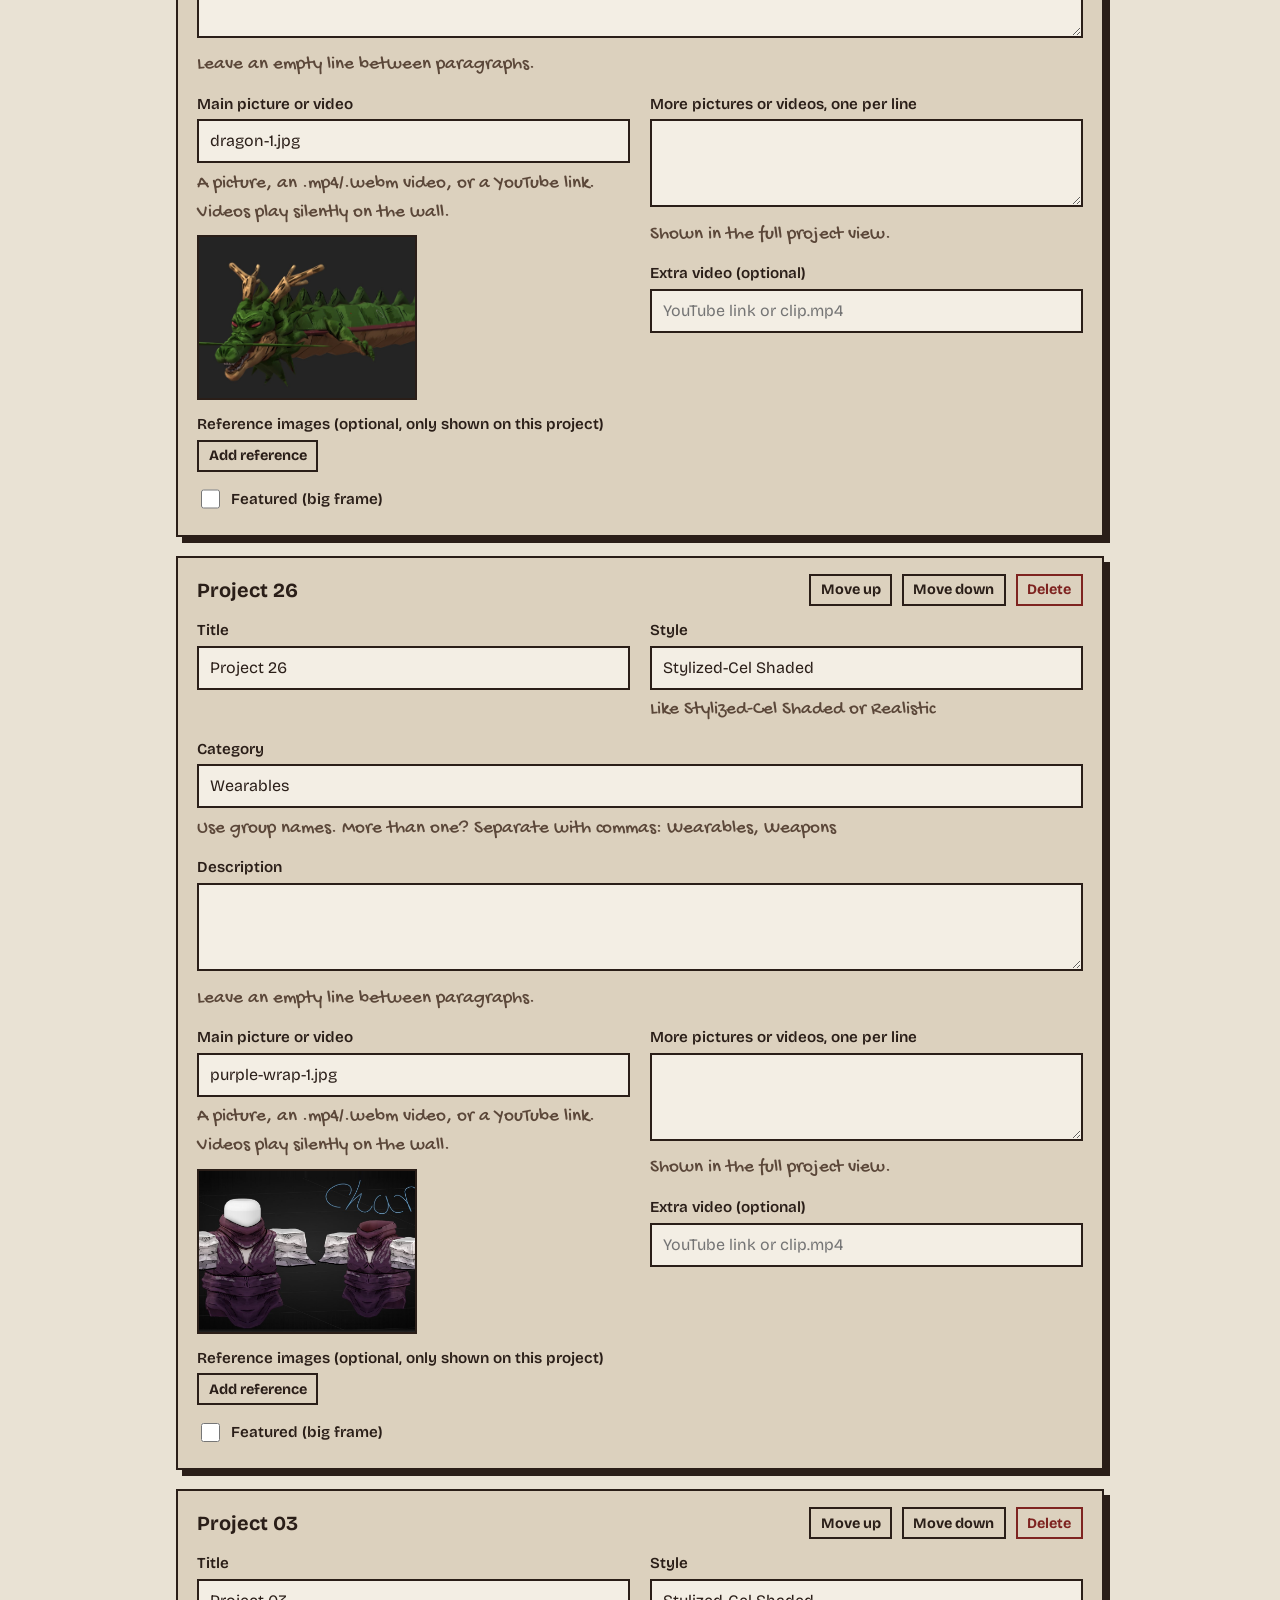
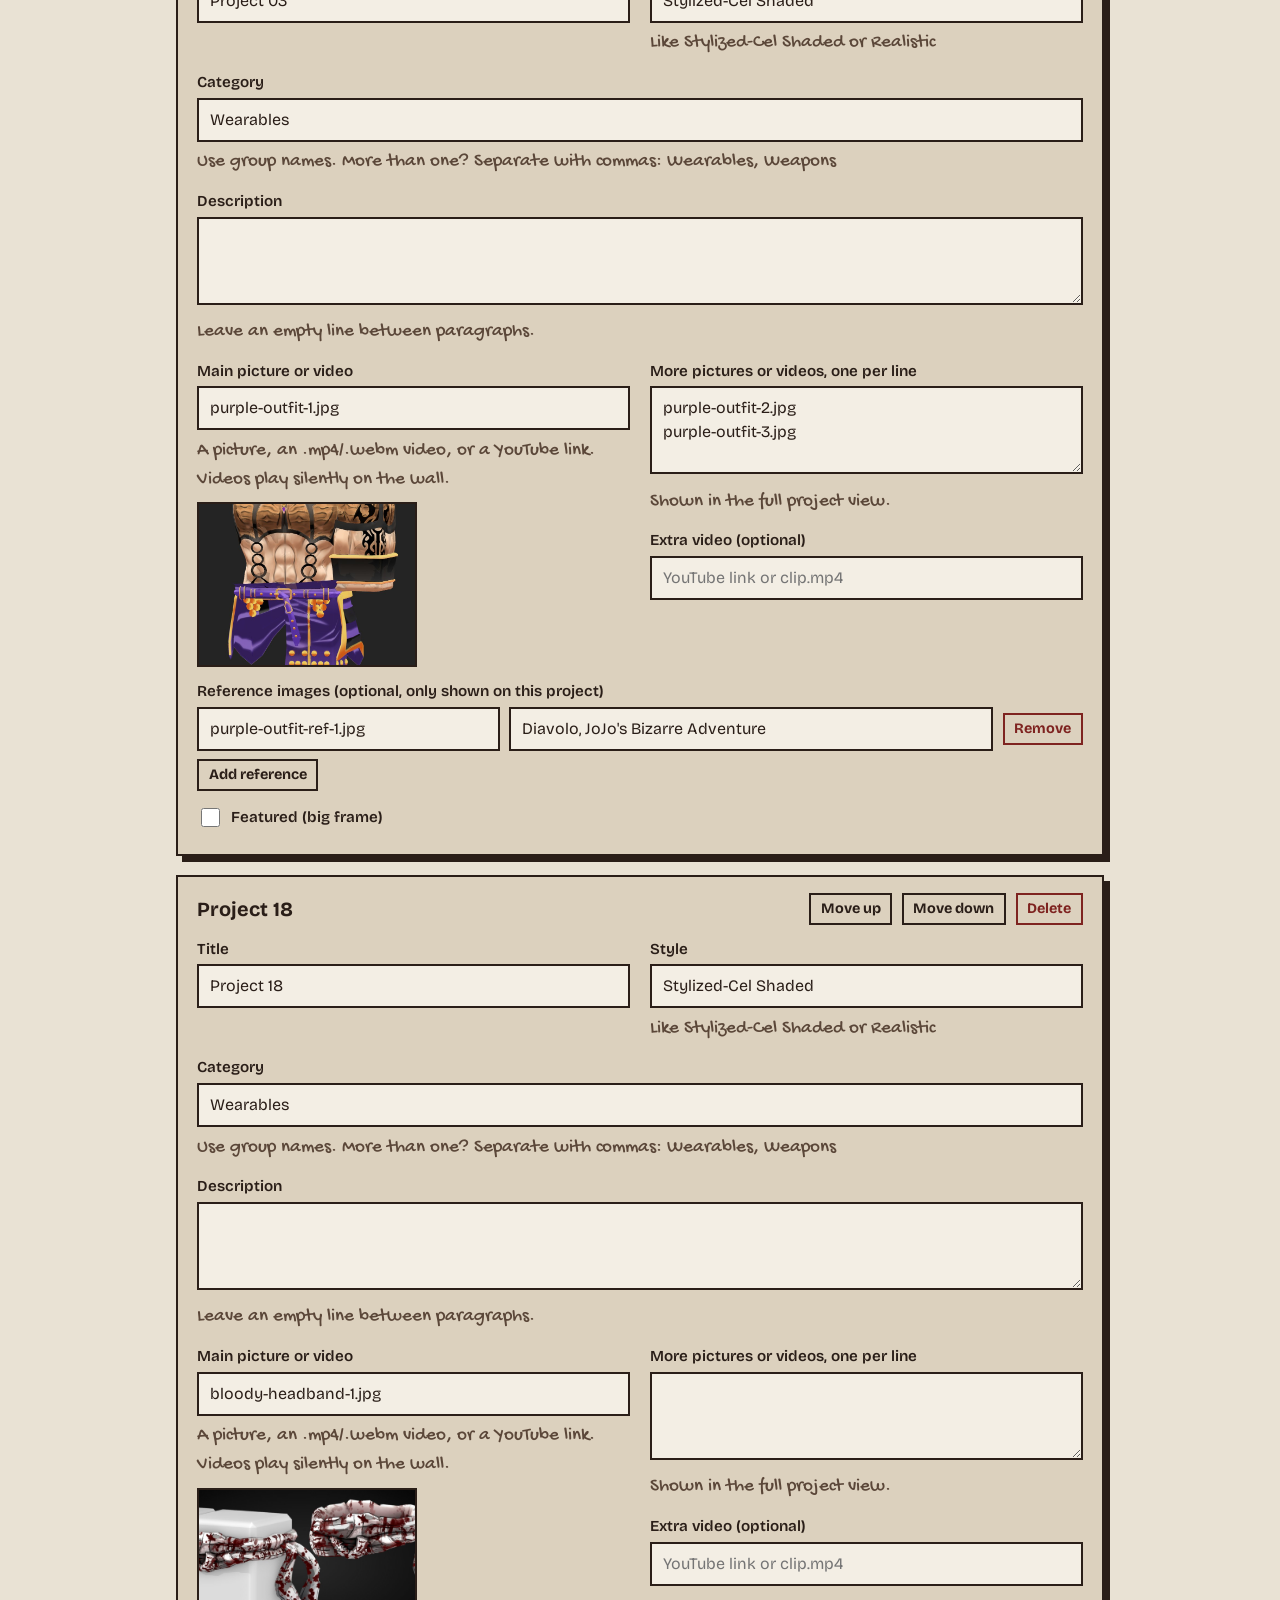
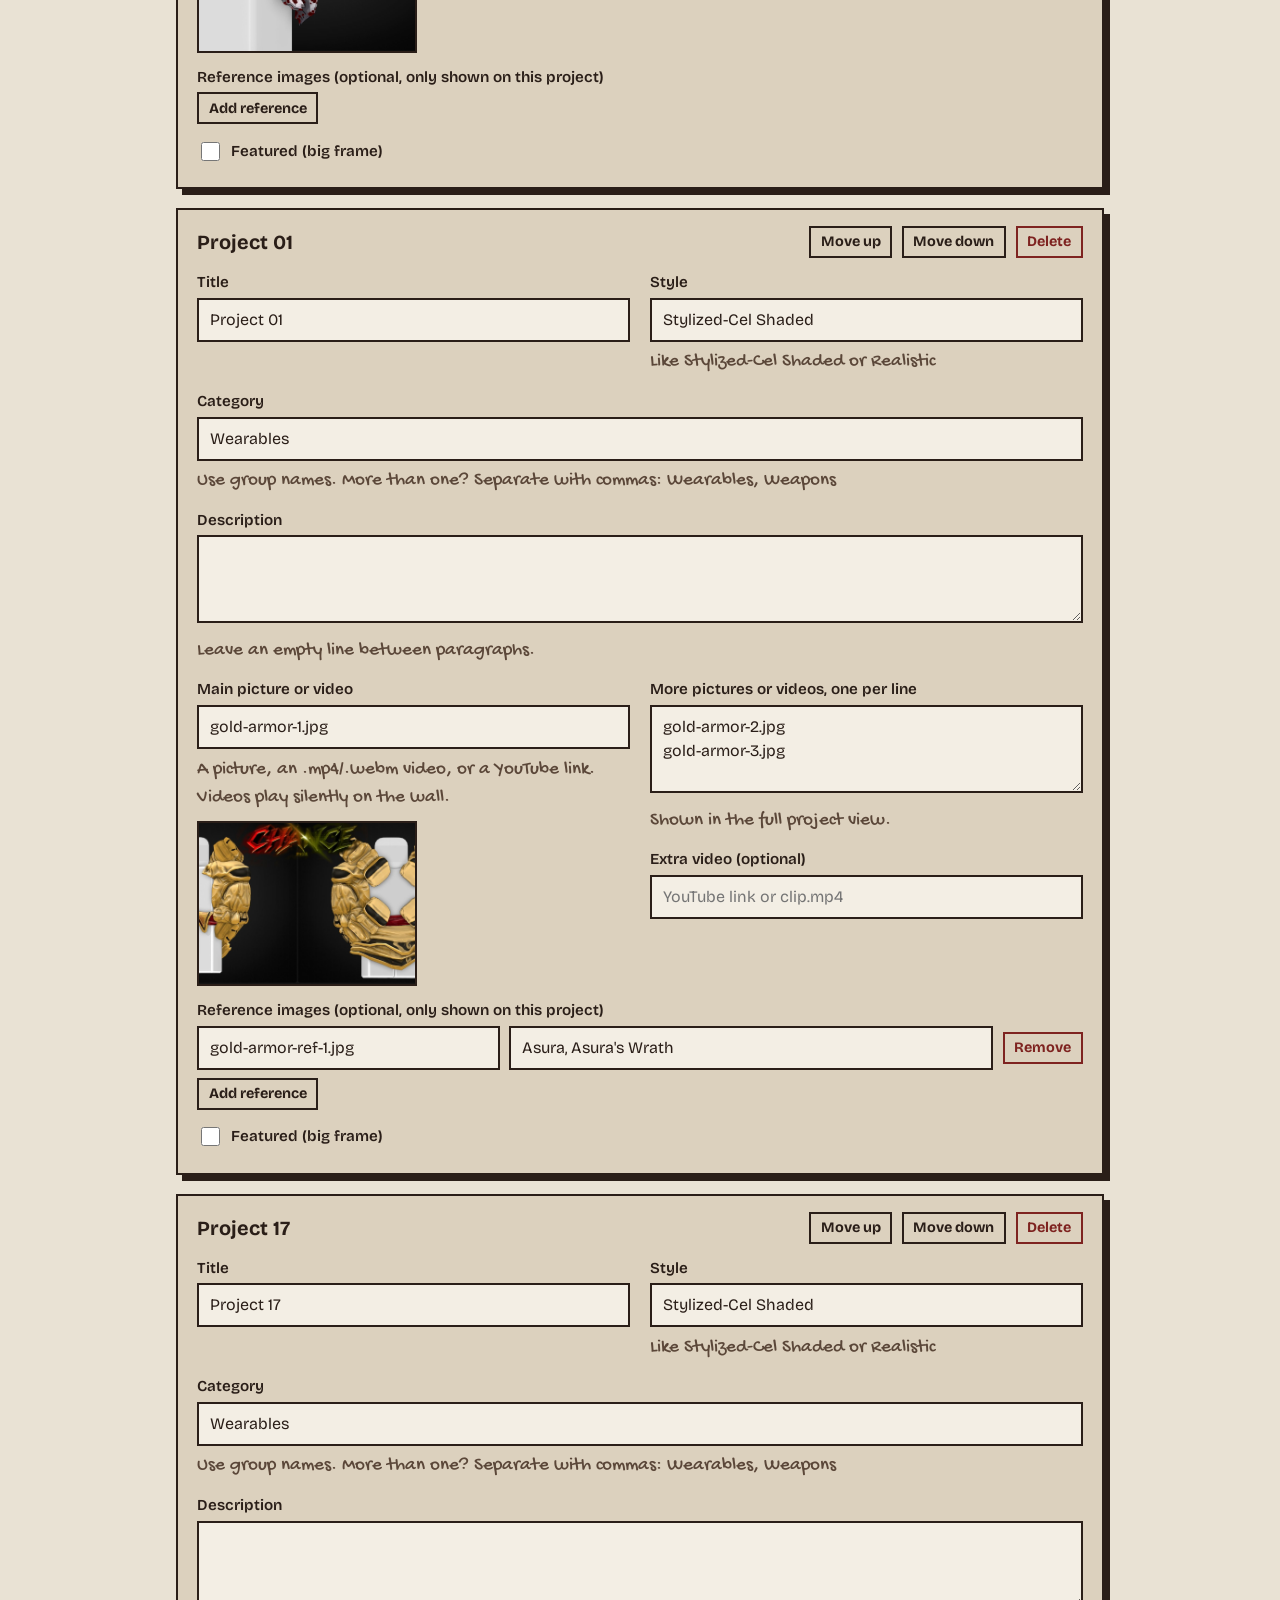
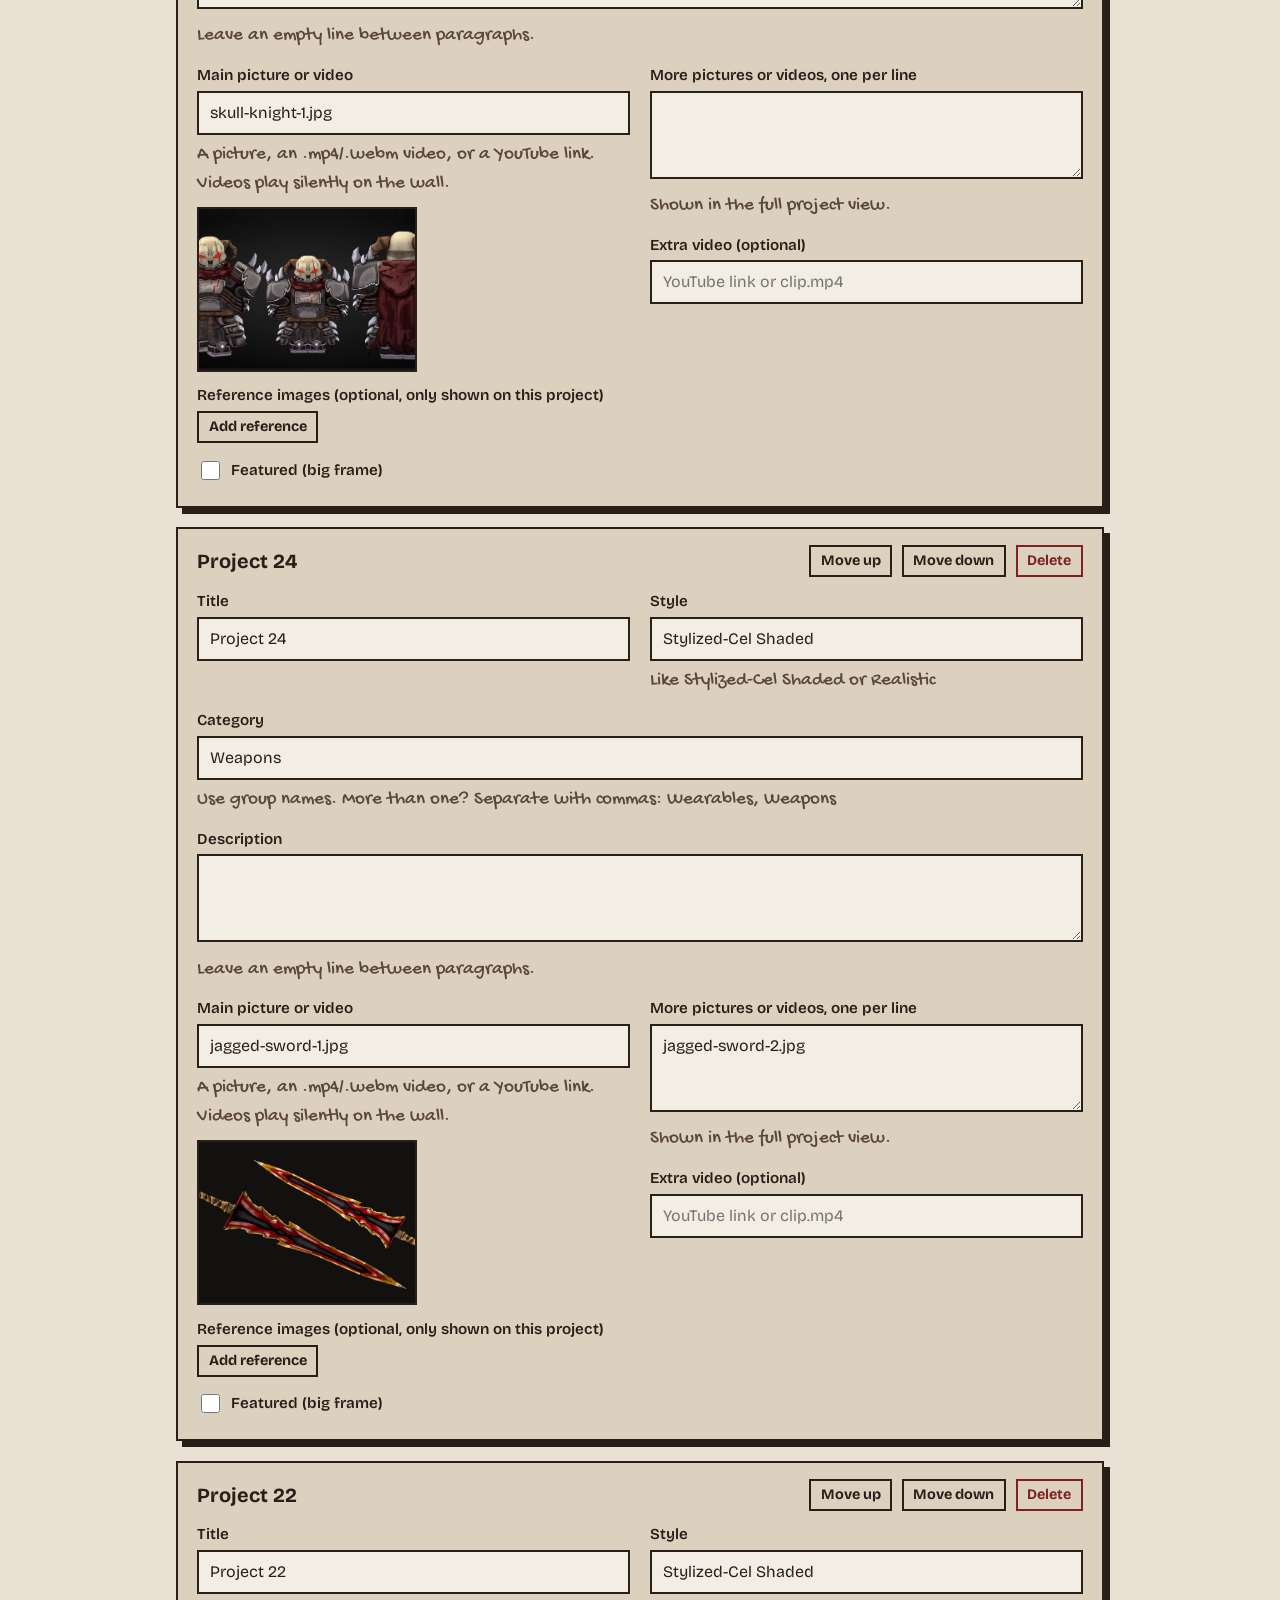
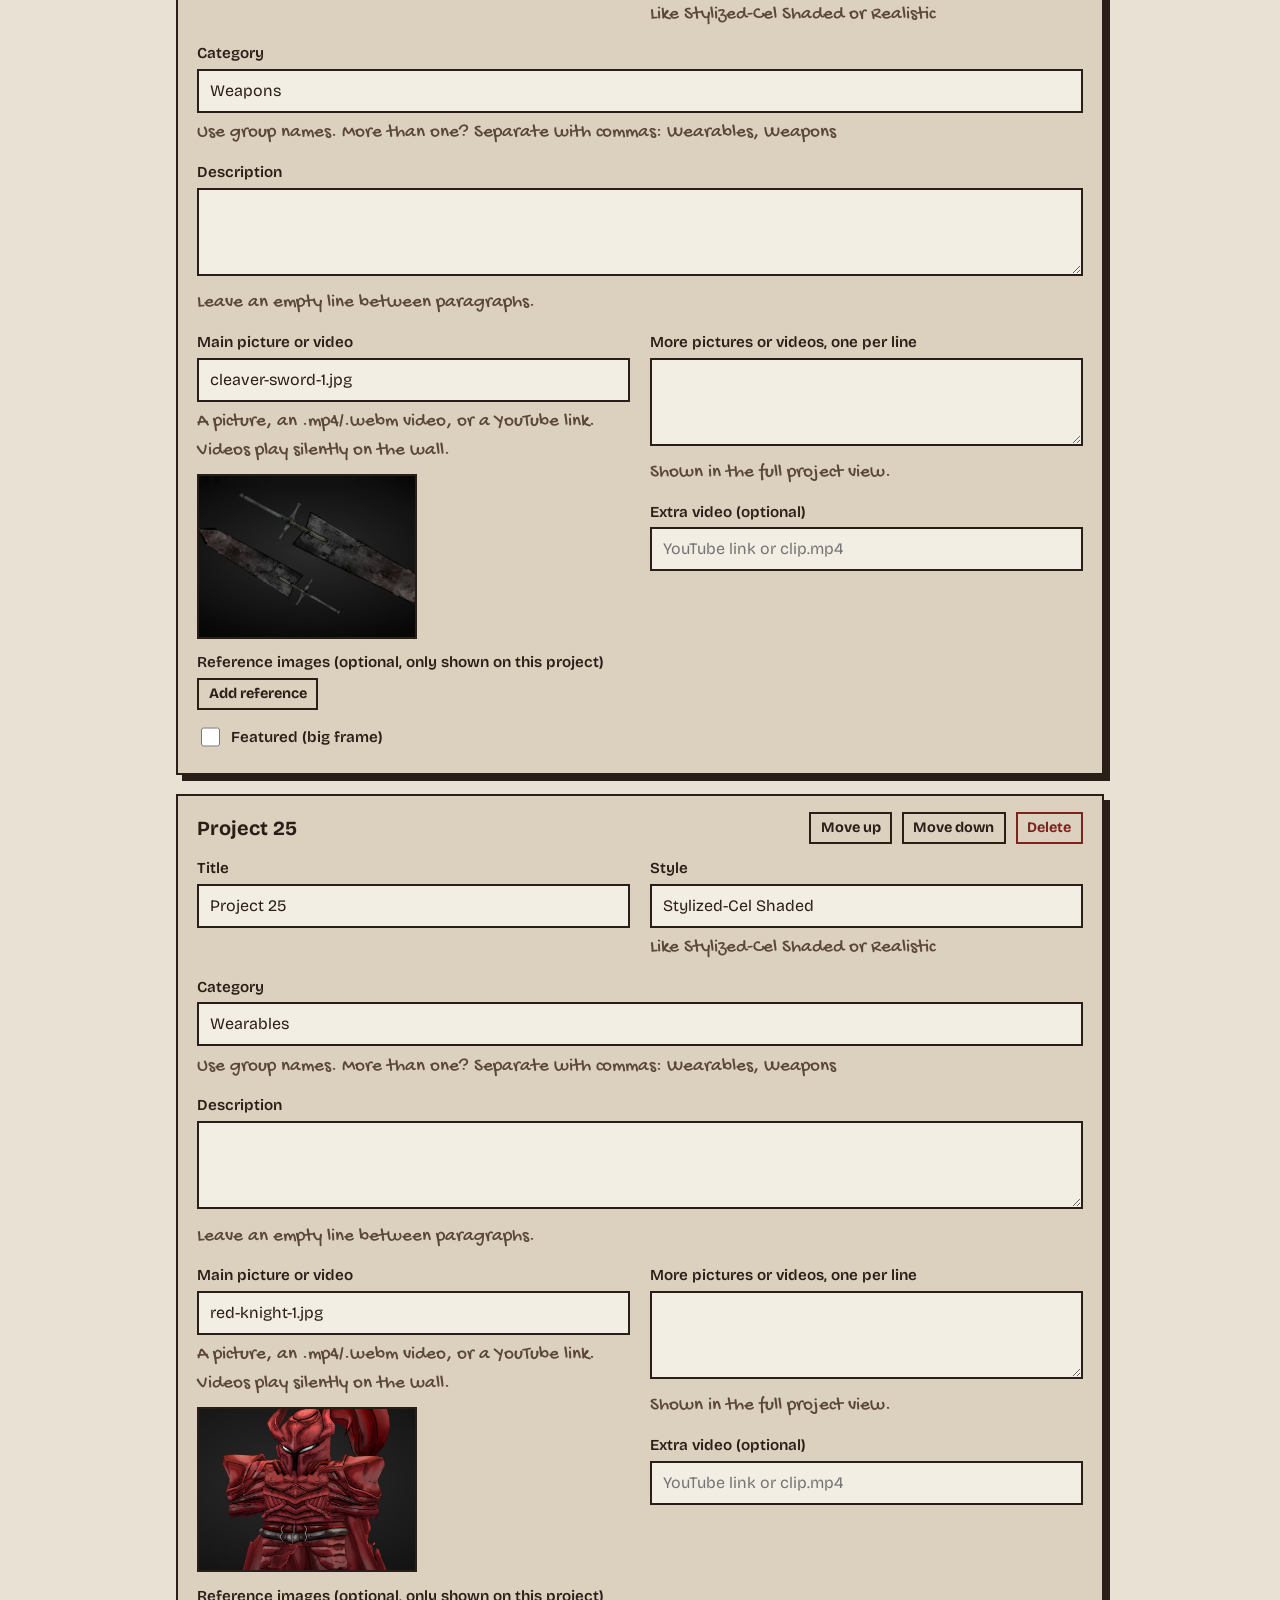
==== commit 0439025a: "Add files via upload" ====
--- a/editor.html
+++ b/editor.html
@@ -70,7 +70,7 @@
   <div id="app"></div>
 </main>
 
-<script src="content.js"></script>
+<script>document.write('<script src="content.js?v=' + Date.now() + '"><\/script>');</script>
 <script>
 (function () {
   "use strict";
@@ -217,9 +217,34 @@
         field("Discord username", C, "discord"), field("Email (optional)", C, "email", { hint: "Leave empty to hide it." }),
         field("X handle", C, "xHandle", { ph: "@Chancy2476" }), field("X profile link", C, "xUrl", { type: "url" }))));
 
+    // categories + styles
+    S.styles = S.styles || [];
+    S.categories = S.categories || [];
+    const catWrap = h("div");
+    const drawCats = () => {
+      catWrap.textContent = "";
+      S.categories.forEach((c, i) => {
+        c.subs = c.subs || [];
+        catWrap.append(h("div", { class: "box" },
+          h("div", { class: "box-head" }, h("strong", { text: c.name || "New category" }),
+            h("button", { type: "button", class: "small danger", text: "Delete", onclick: () => { if (confirm("Delete this category?")) { S.categories.splice(i, 1); save("Deleted"); drawCats(); } } })),
+          h("div", { class: "two" }, field("Main category", c, "name"), field("Description (optional)", c, "description")),
+          h("label", { text: "Smaller groups inside it" }),
+          rows(c.subs, ["name", "description"], ["Name, like Wearables", "Description (optional)"], "Add group", { name: "", description: "" })));
+      });
+      catWrap.append(h("button", { type: "button", text: "Add main category", onclick: () => { S.categories.push({ name: "", description: "", subs: [] }); save(); drawCats(); } }));
+    };
+    drawCats();
+    app.append(h("section", {},
+      h("h2", { text: "Categories & styles" }),
+      field("Styles, one per line (the wall is grouped in this order)", S, "styles", Object.assign({ area: true }, lines)),
+      h("p", { class: "help", text: "Categories become the filter buttons. A project uses the group names, like Wearables or Environment art." }),
+      catWrap));
+
     // projects
     const cats = [...new Set(S.projects.flatMap(p => String(p.category || "").split(",").map(c => c.trim()).filter(Boolean)))];
-    const dl = h("datalist", { id: "cats" }, cats.map(c => h("option", { value: c })));
+    const catNames = [...new Set([...cats, ...S.categories.flatMap(c => [c.name, ...(c.subs || []).map(x => x.name)])].filter(Boolean))];
+    const dl = h("div", {}, h("datalist", { id: "cats" }, catNames.map(c => h("option", { value: c }))), h("datalist", { id: "styles" }, (S.styles || []).map(c => h("option", { value: c }))));
     const projWrap = h("div");
     const drawProjects = () => {
       projWrap.textContent = "";
@@ -240,7 +265,8 @@
               h("button", { type: "button", class: "small danger", text: "Delete", onclick: () => { if (confirm("Delete " + (p.title || "this project") + "?")) { S.projects.splice(i, 1); save("Deleted"); drawProjects(); } } }))),
           h("div", { class: "two" },
             field("Title", p, "title", { after: v => title.textContent = v || "Untitled" }),
-            field("Category", p, "category", { list: "cats", hint: "More than one? Separate with commas: Environment art, 3D art" })),
+            field("Style", p, "style", { list: "styles", hint: "Like Stylized-Cel Shaded or Realistic" })),
+          field("Category", p, "category", { list: "cats", hint: "Use group names. More than one? Separate with commas: Wearables, Weapons" }),
           field("Description", p, "description", { area: true, hint: "Leave an empty line between paragraphs." }),
           h("div", { class: "two" },
             h("div", {}, field("Main picture or video", p, "image", { ph: "render.jpg or turntable.mp4", hint: "A picture, an .mp4/.webm video, or a YouTube link. Videos play silently on the wall.", after: th.upd }), th.img),
@@ -255,7 +281,7 @@
     drawProjects();
     app.append(h("section", {},
       h("div", { class: "box-head" }, h("h2", { text: "Projects" }),
-        h("button", { type: "button", class: "primary", text: "Add project", onclick: () => { S.projects.unshift({ title: "New project", category: "3D art", description: "", image: "", gallery: [], video: "", link: "", featured: false }); save("Added"); drawProjects(); } })),
+        h("button", { type: "button", class: "primary", text: "Add project", onclick: () => { S.projects.unshift({ title: "New project", style: (S.styles || [])[0] || "", category: "Wearables", description: "", image: "", gallery: [], video: "", link: "", featured: false }); save("Added"); drawProjects(); } })),
       h("p", { class: "help", text: "Video tip: keep video files under 25 MB (GitHub's upload limit). Bigger ones: put them on YouTube and paste the link." }),
       dl, projWrap));
   }
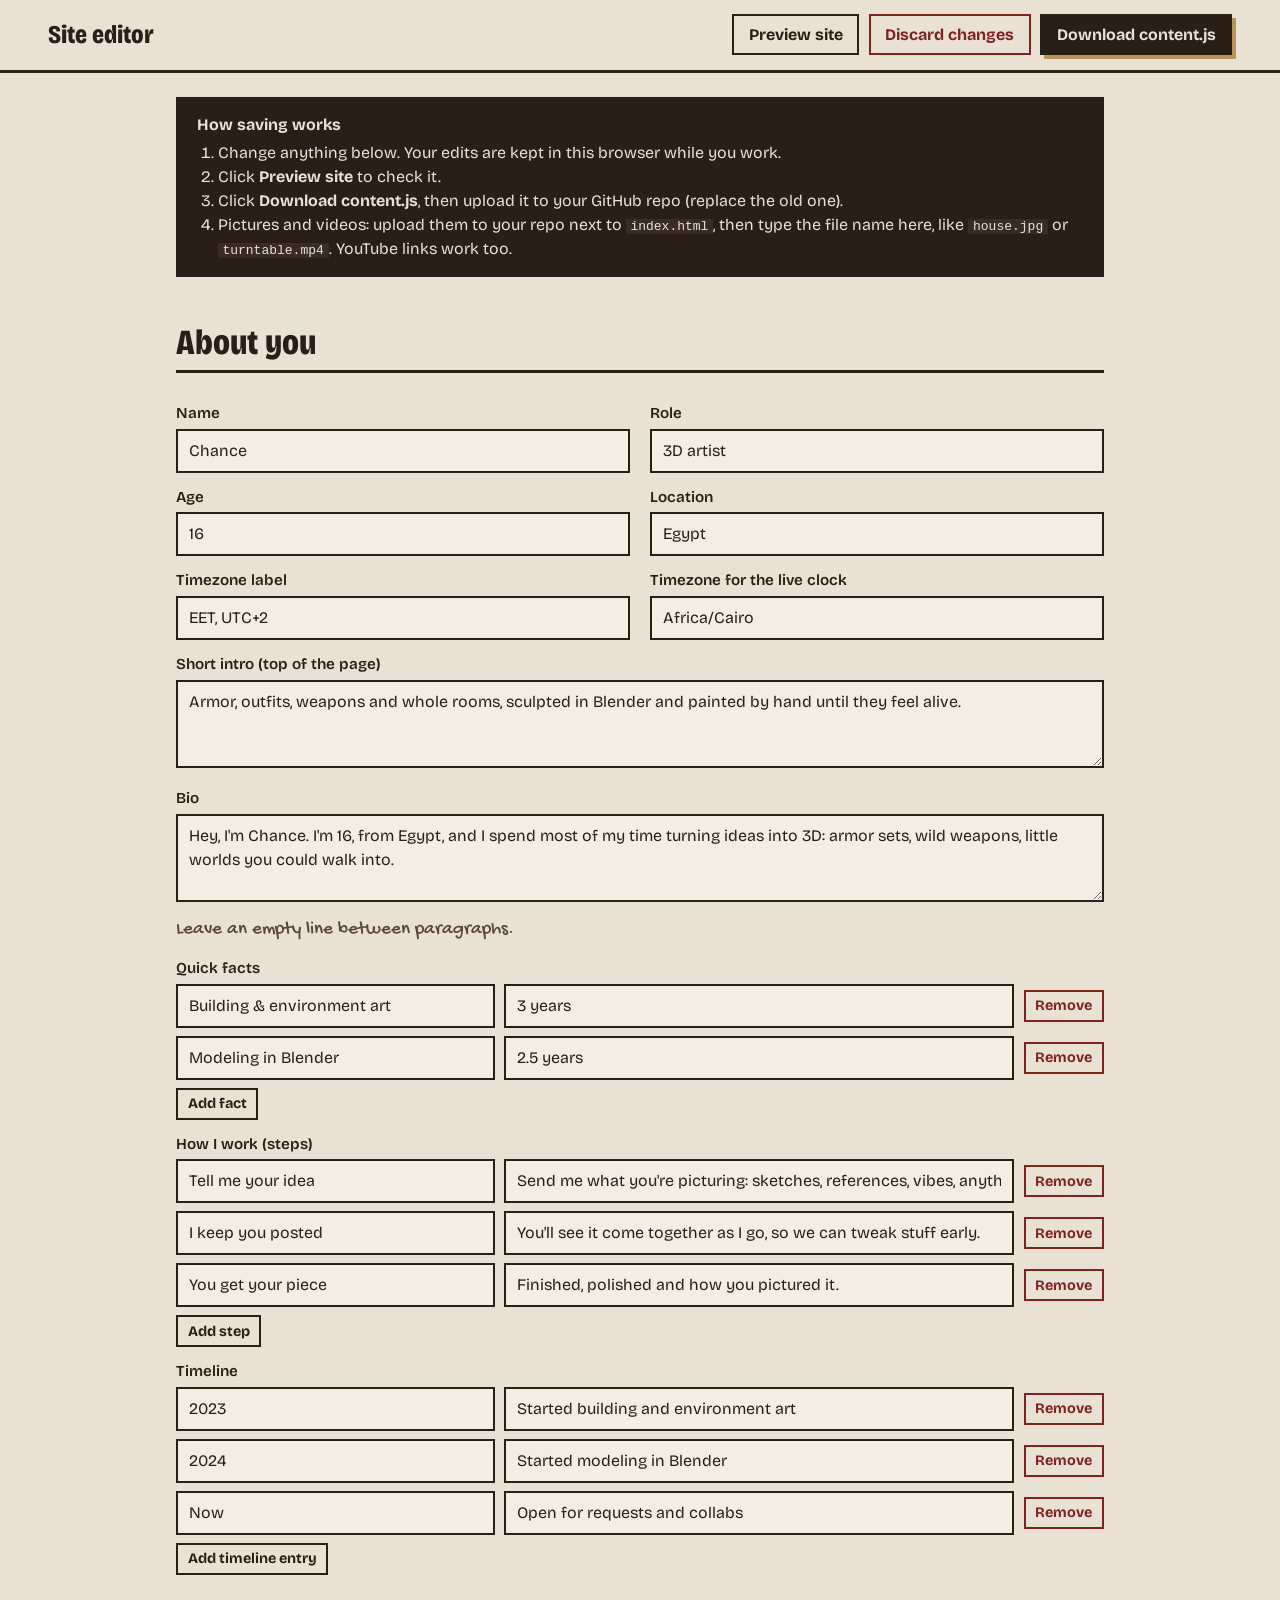
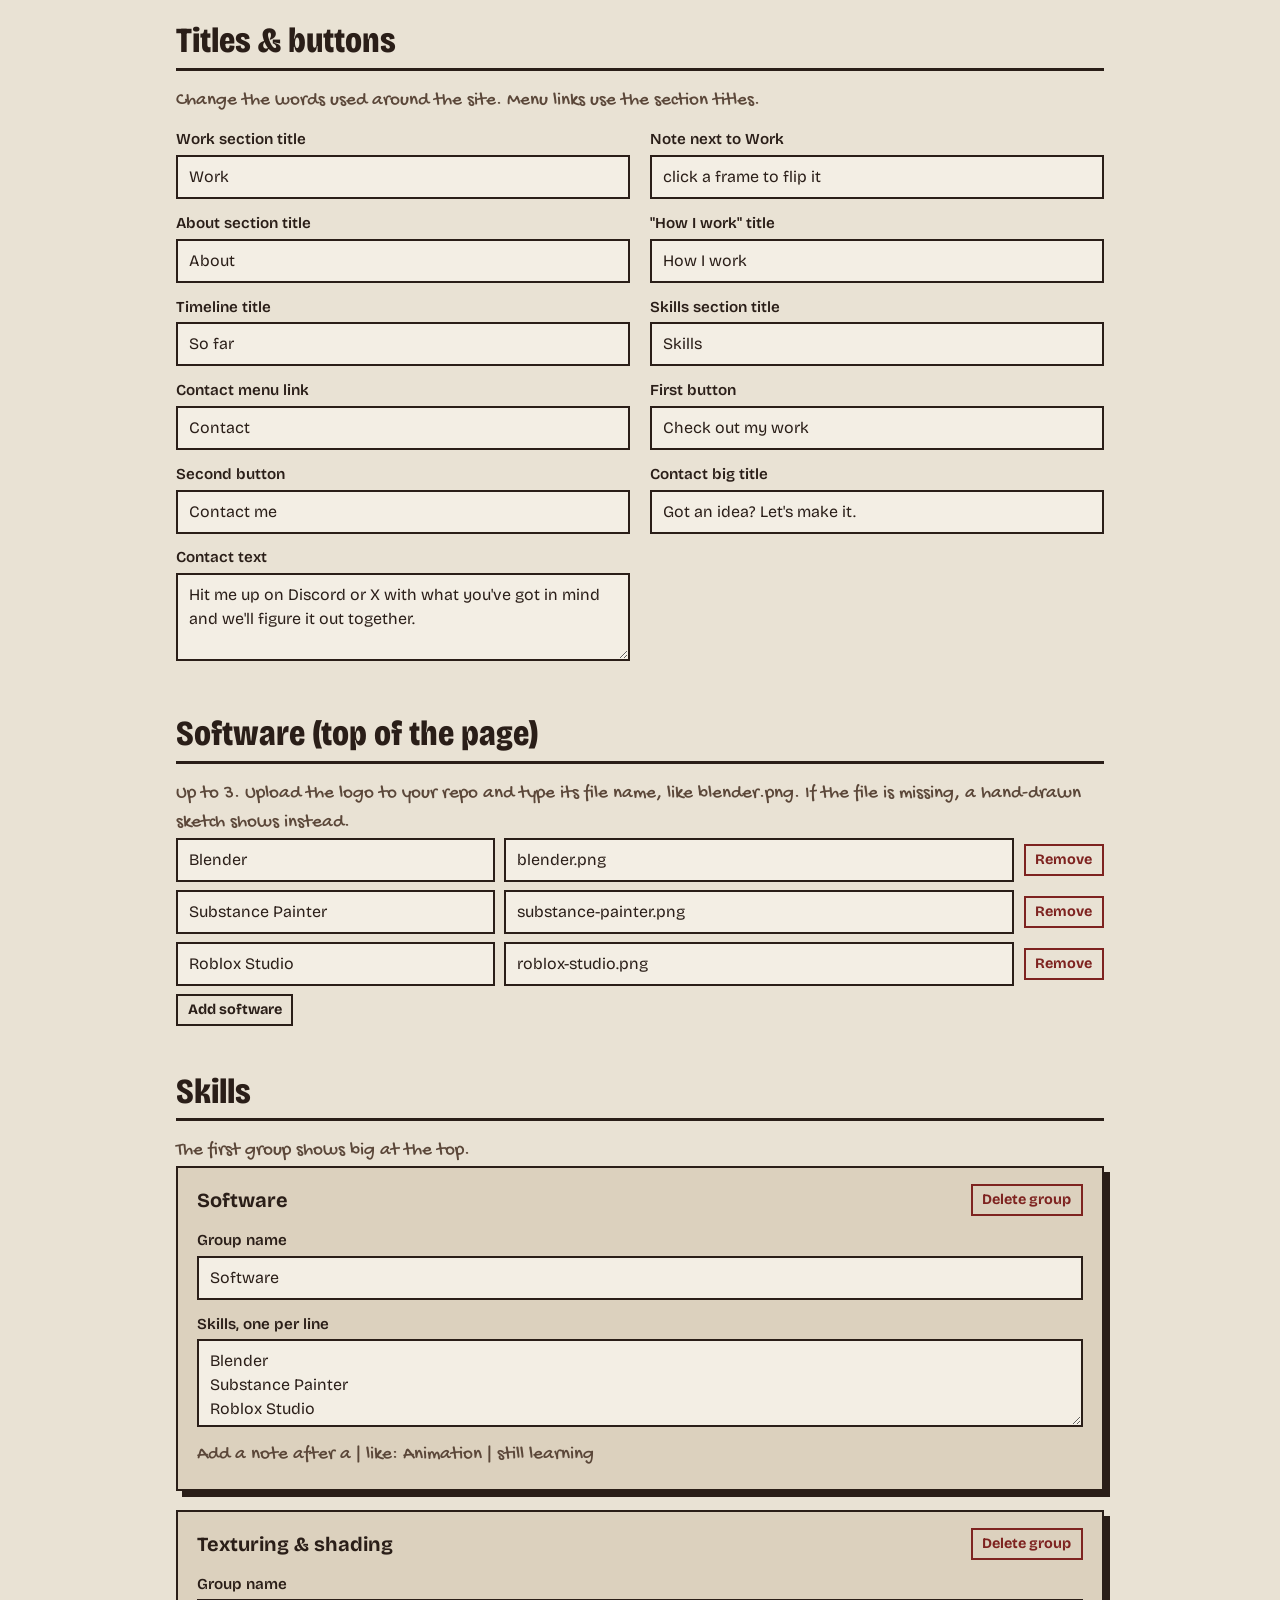
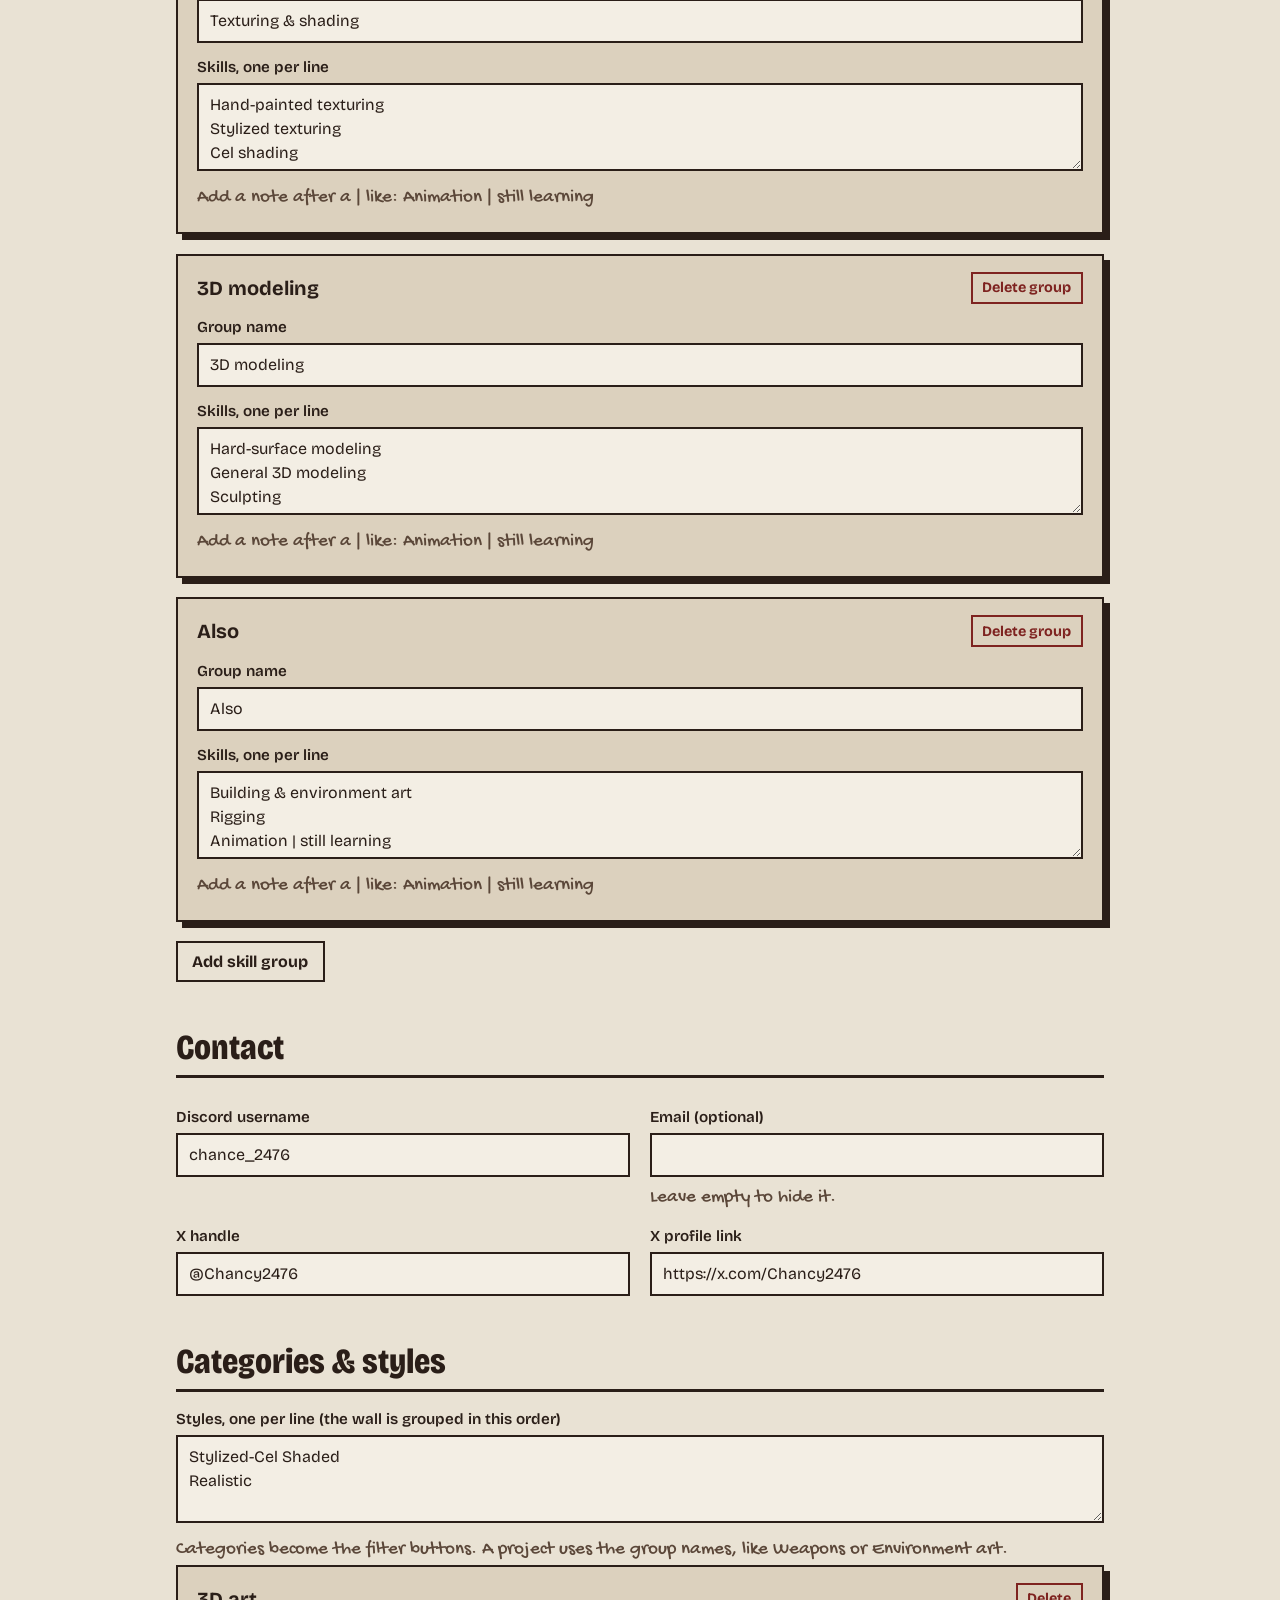
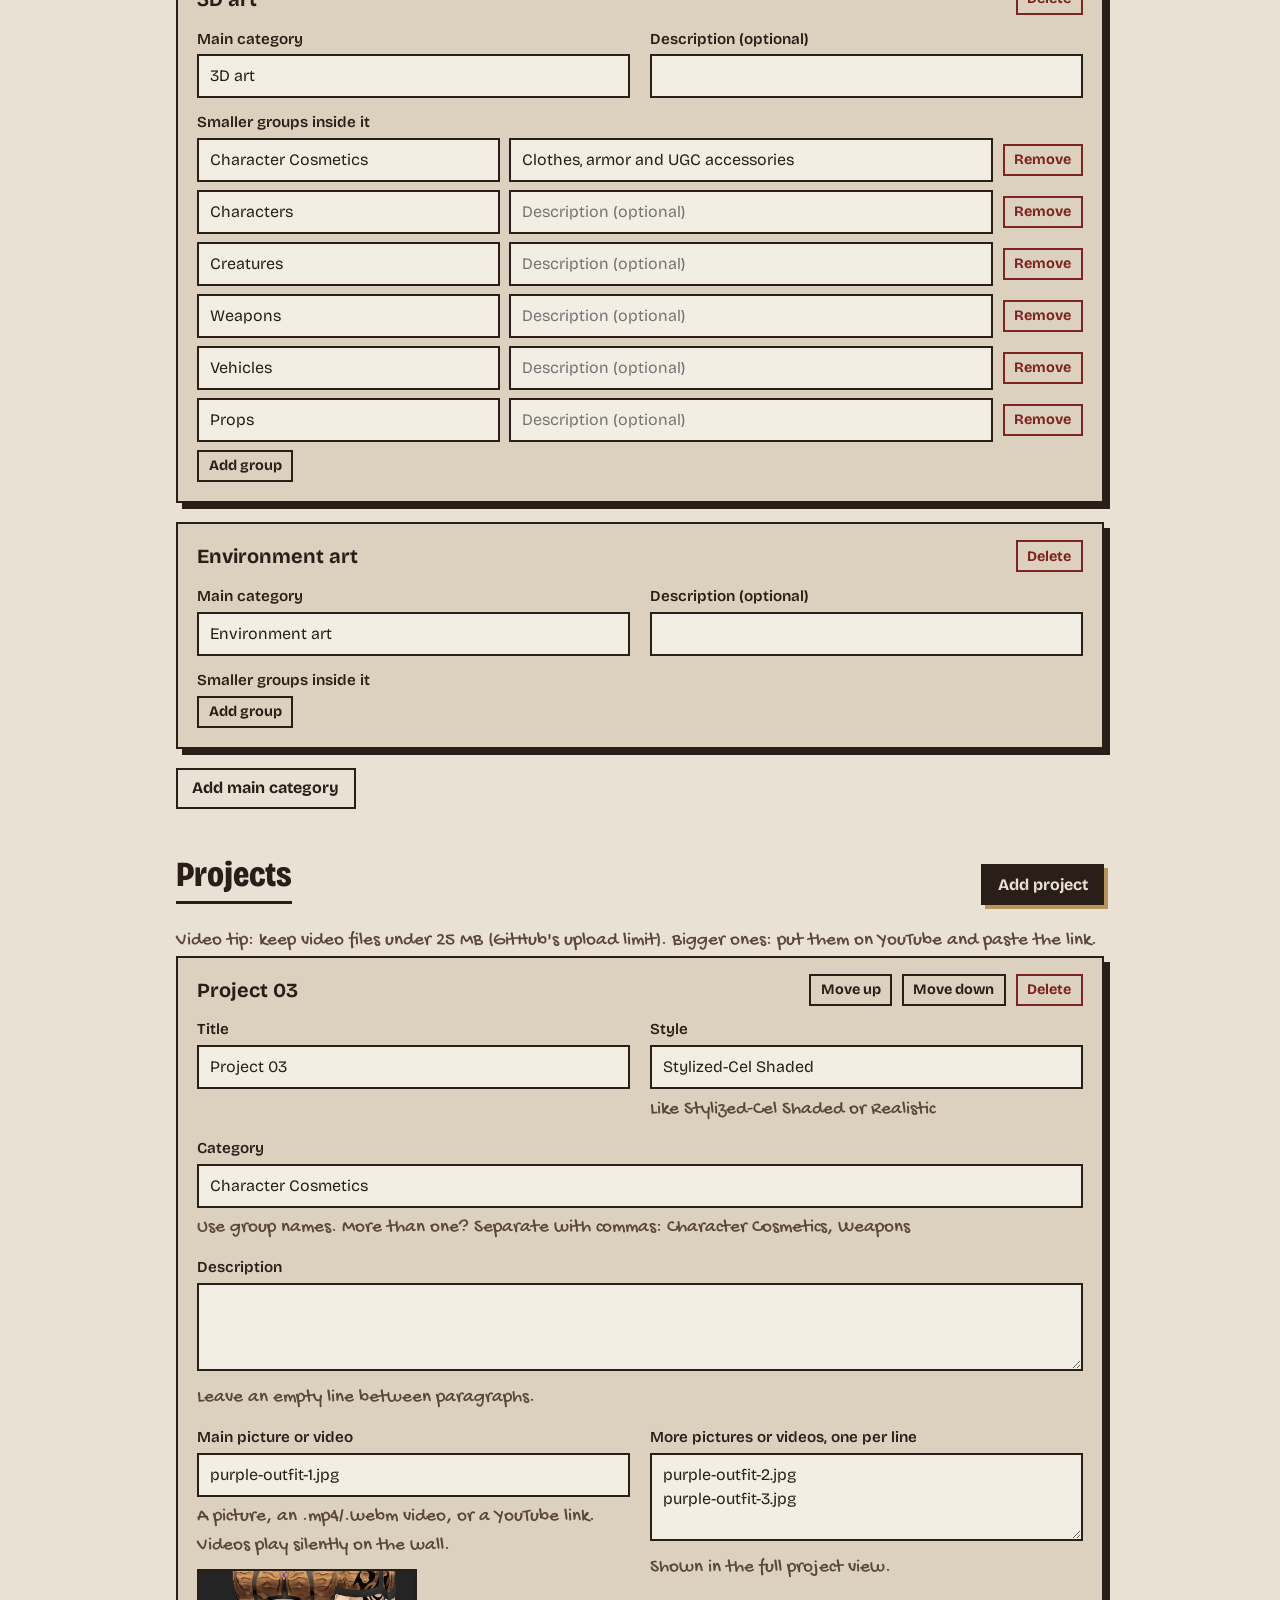
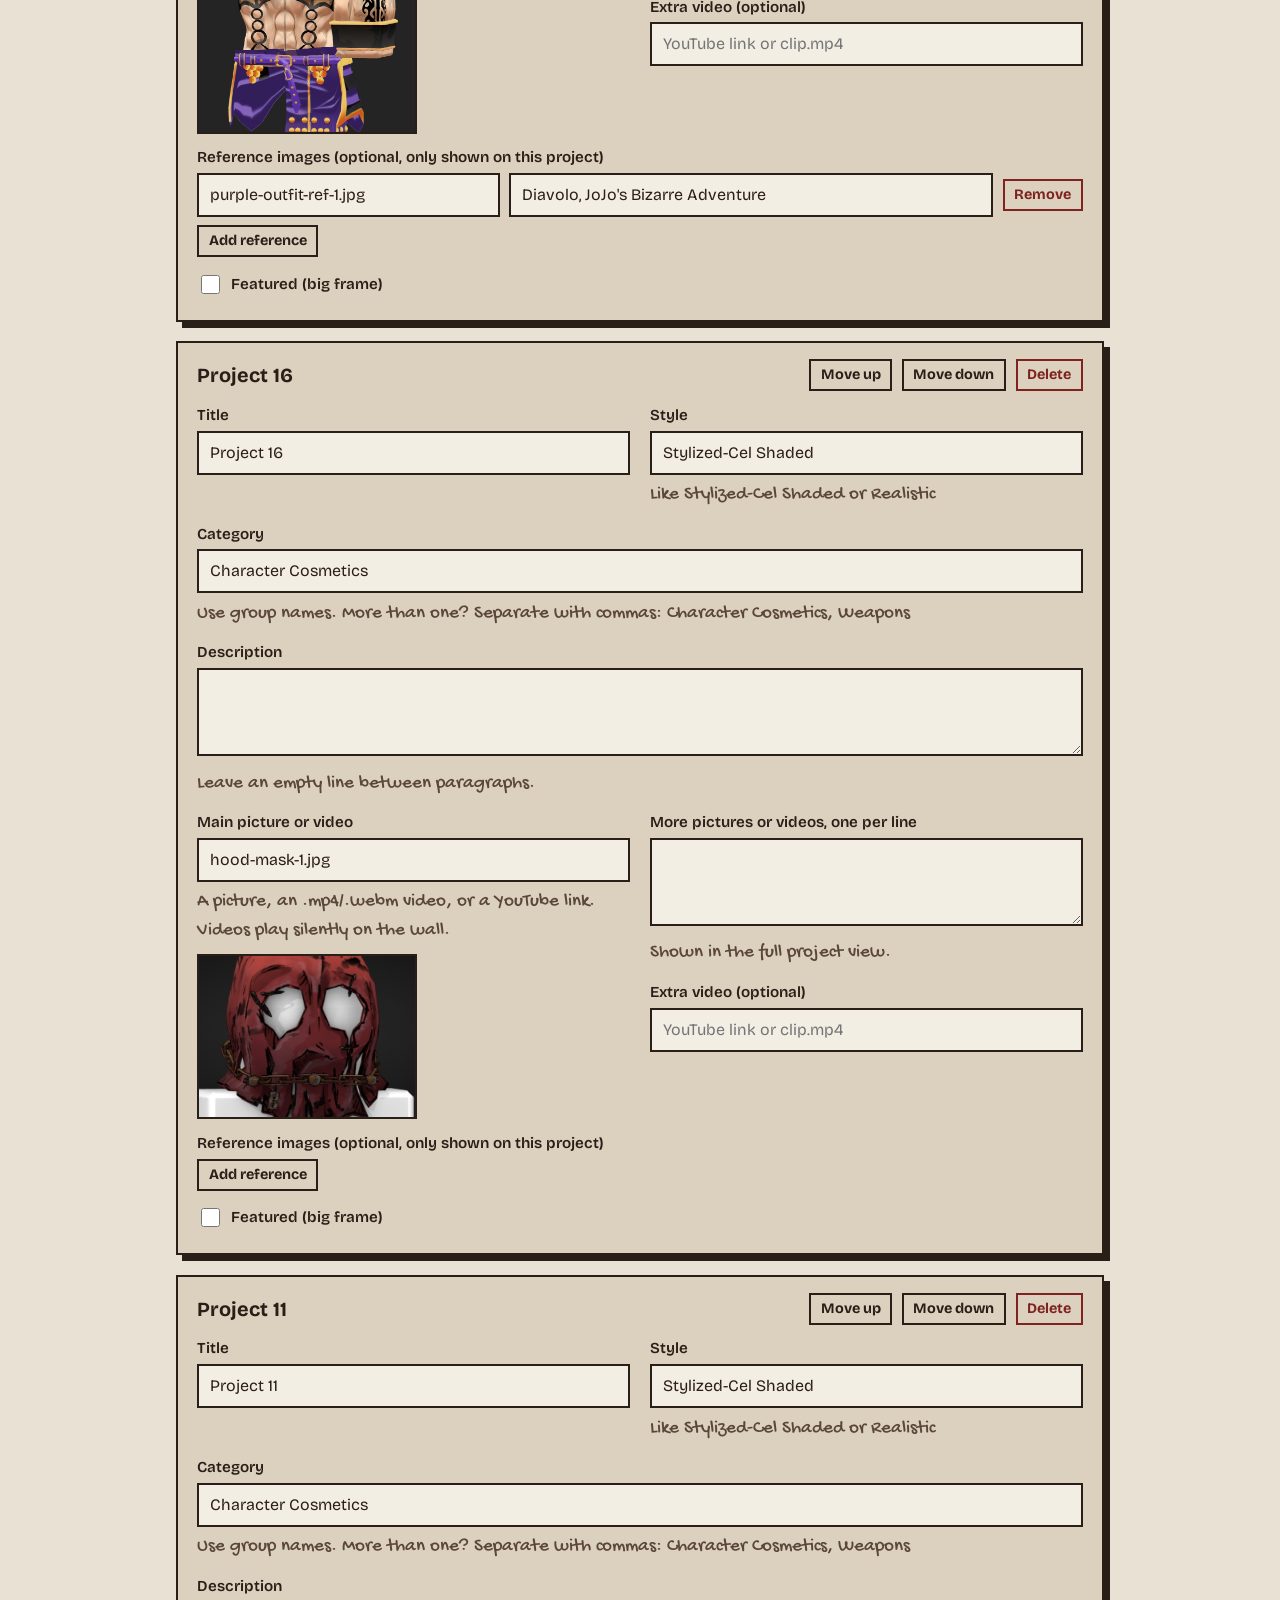
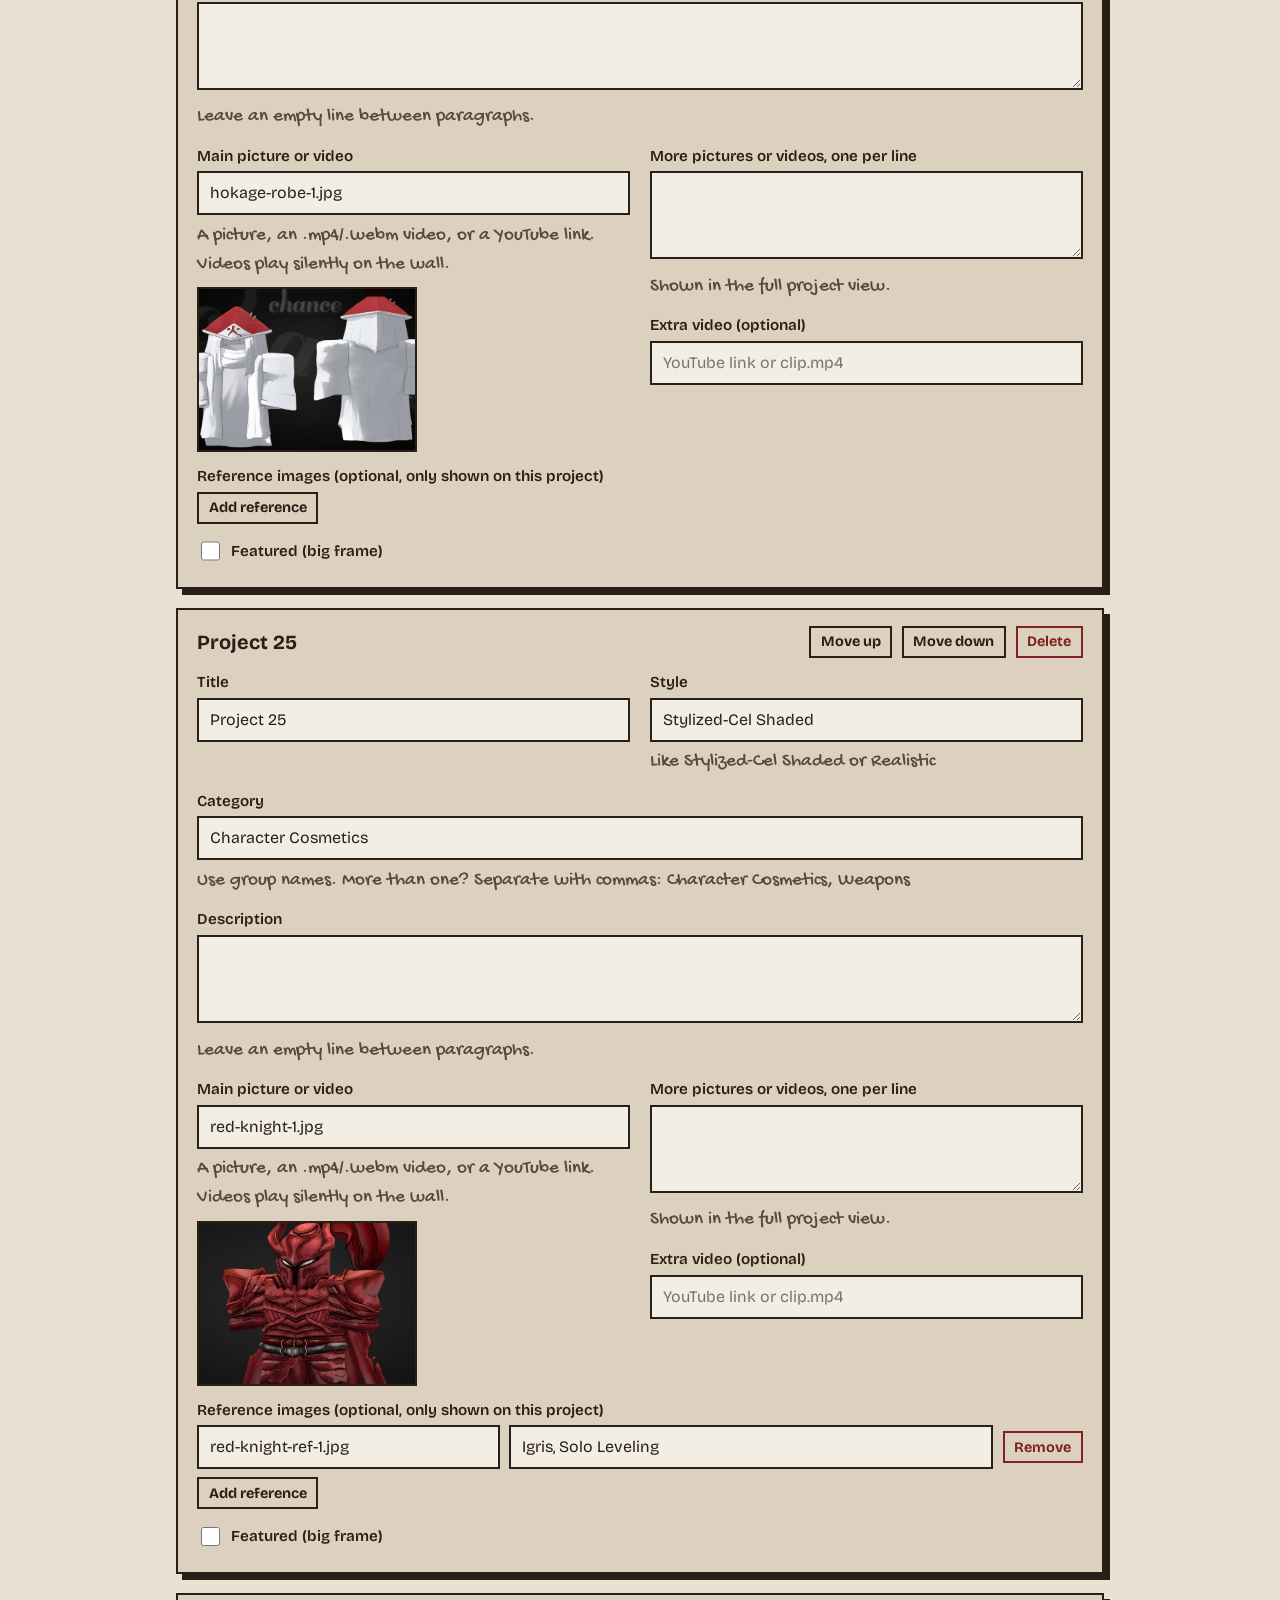
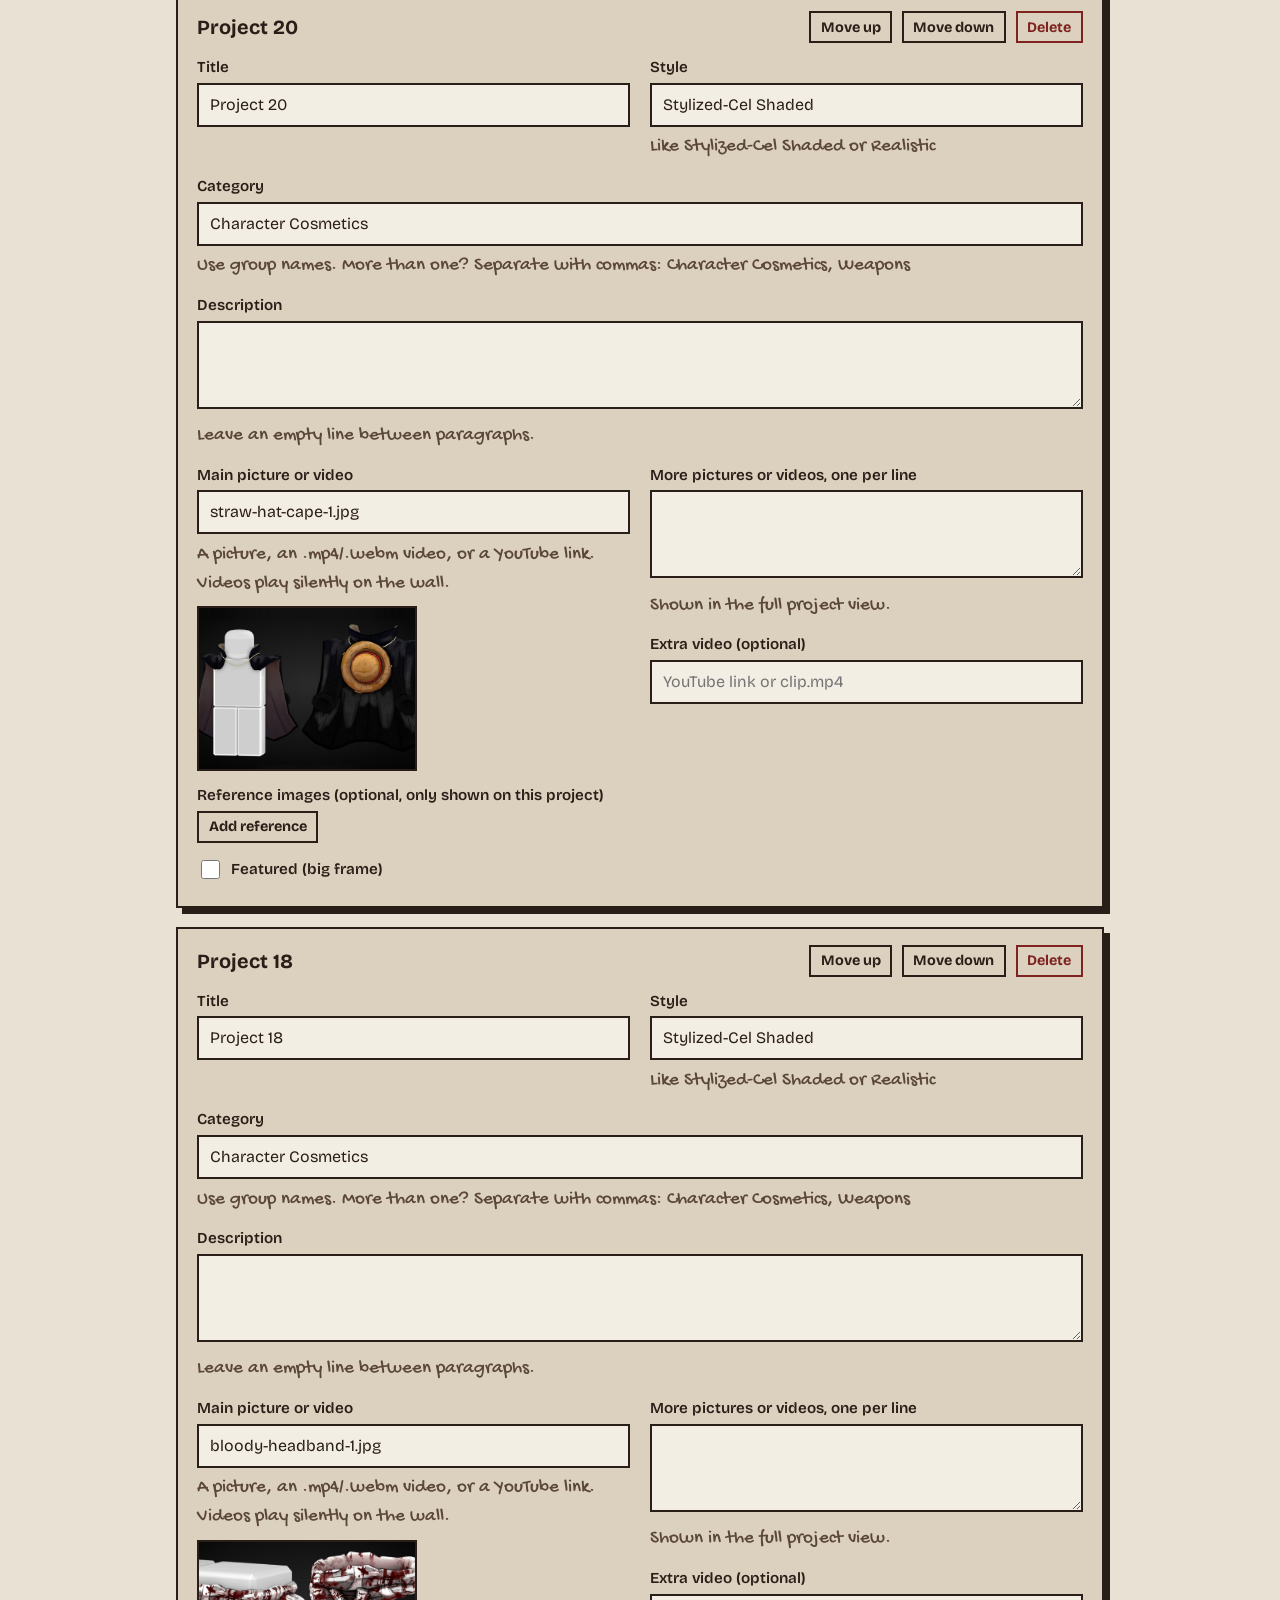
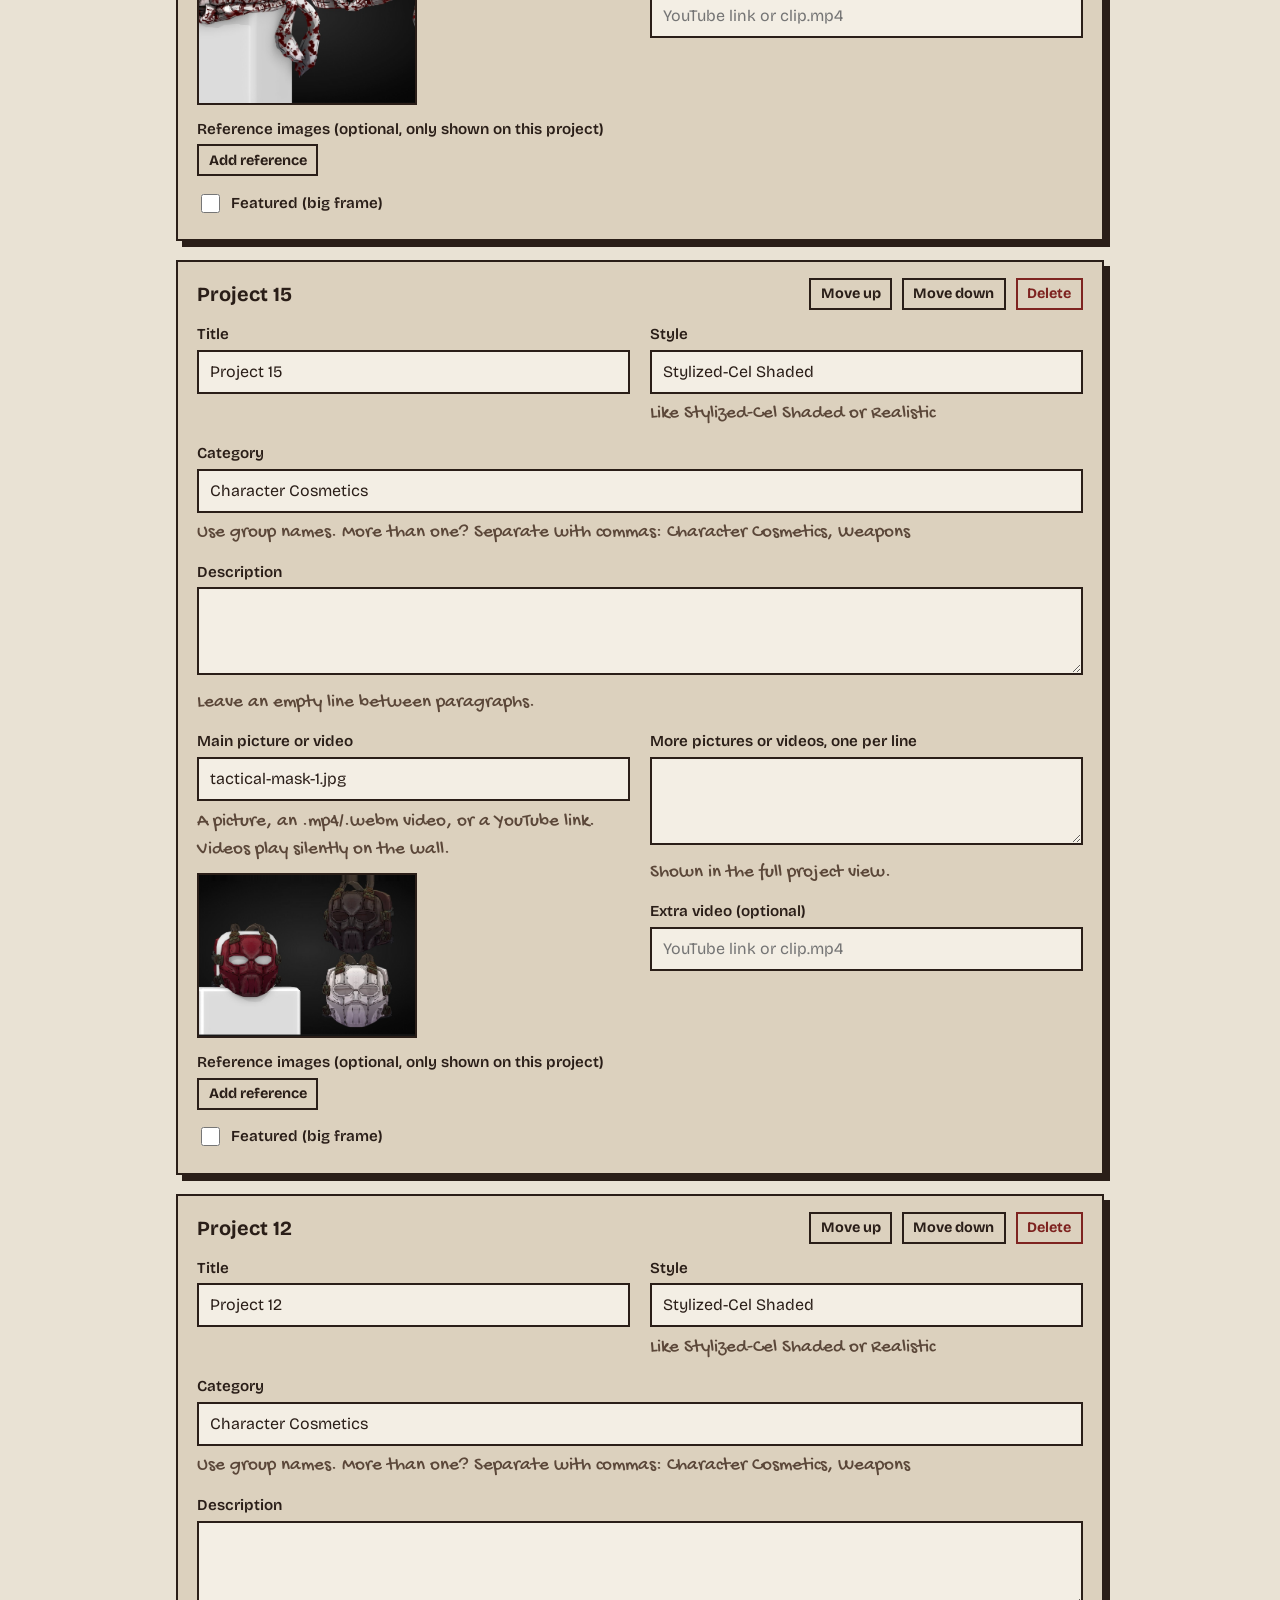
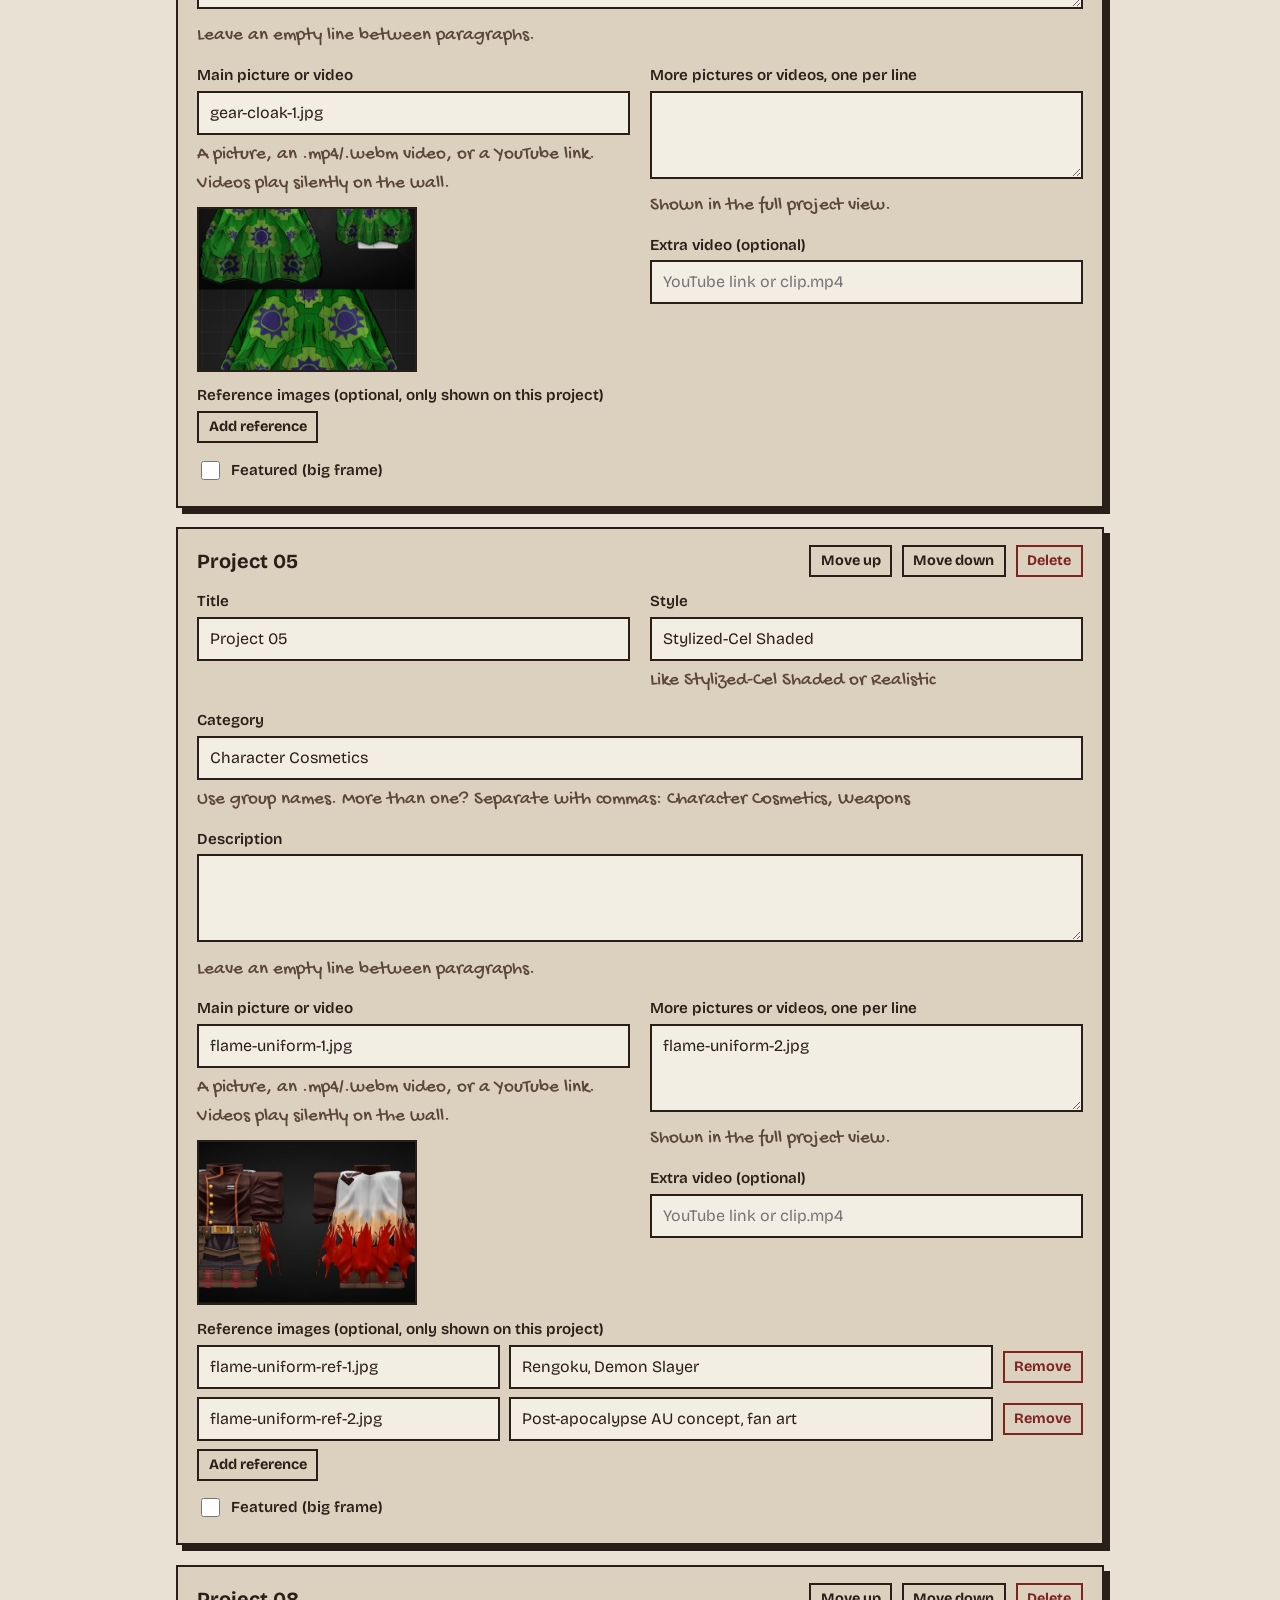
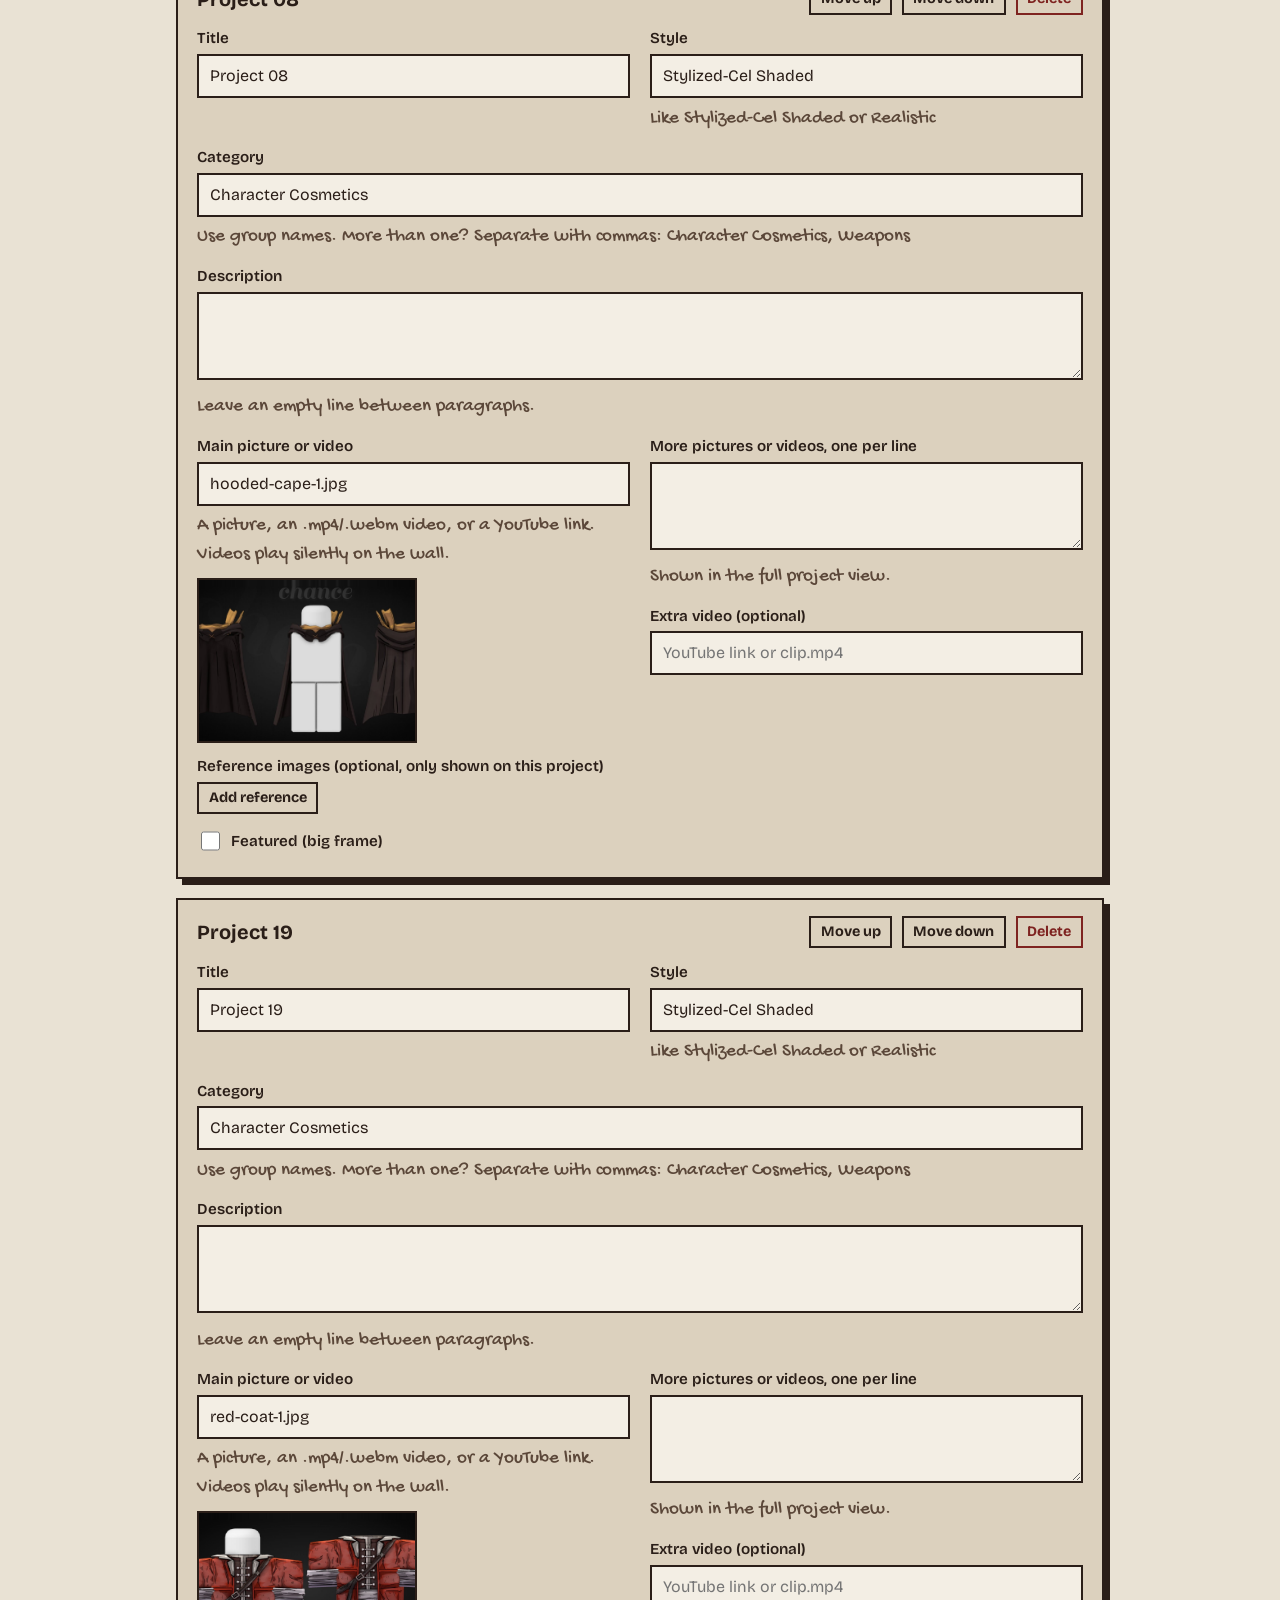
==== commit ddfee347: "Add files via upload" ====
--- a/editor.html
+++ b/editor.html
@@ -230,7 +230,7 @@
             h("button", { type: "button", class: "small danger", text: "Delete", onclick: () => { if (confirm("Delete this category?")) { S.categories.splice(i, 1); save("Deleted"); drawCats(); } } })),
           h("div", { class: "two" }, field("Main category", c, "name"), field("Description (optional)", c, "description")),
           h("label", { text: "Smaller groups inside it" }),
-          rows(c.subs, ["name", "description"], ["Name, like Wearables", "Description (optional)"], "Add group", { name: "", description: "" })));
+          rows(c.subs, ["name", "description"], ["Name, like Weapons", "Description (optional)"], "Add group", { name: "", description: "" })));
       });
       catWrap.append(h("button", { type: "button", text: "Add main category", onclick: () => { S.categories.push({ name: "", description: "", subs: [] }); save(); drawCats(); } }));
     };
@@ -238,7 +238,7 @@
     app.append(h("section", {},
       h("h2", { text: "Categories & styles" }),
       field("Styles, one per line (the wall is grouped in this order)", S, "styles", Object.assign({ area: true }, lines)),
-      h("p", { class: "help", text: "Categories become the filter buttons. A project uses the group names, like Wearables or Environment art." }),
+      h("p", { class: "help", text: "Categories become the filter buttons. A project uses the group names, like Weapons or Environment art." }),
       catWrap));
 
     // projects
@@ -266,7 +266,7 @@
           h("div", { class: "two" },
             field("Title", p, "title", { after: v => title.textContent = v || "Untitled" }),
             field("Style", p, "style", { list: "styles", hint: "Like Stylized-Cel Shaded or Realistic" })),
-          field("Category", p, "category", { list: "cats", hint: "Use group names. More than one? Separate with commas: Wearables, Weapons" }),
+          field("Category", p, "category", { list: "cats", hint: "Use group names. More than one? Separate with commas: Character Cosmetics, Weapons" }),
           field("Description", p, "description", { area: true, hint: "Leave an empty line between paragraphs." }),
           h("div", { class: "two" },
             h("div", {}, field("Main picture or video", p, "image", { ph: "render.jpg or turntable.mp4", hint: "A picture, an .mp4/.webm video, or a YouTube link. Videos play silently on the wall.", after: th.upd }), th.img),
@@ -281,7 +281,7 @@
     drawProjects();
     app.append(h("section", {},
       h("div", { class: "box-head" }, h("h2", { text: "Projects" }),
-        h("button", { type: "button", class: "primary", text: "Add project", onclick: () => { S.projects.unshift({ title: "New project", style: (S.styles || [])[0] || "", category: "Wearables", description: "", image: "", gallery: [], video: "", link: "", featured: false }); save("Added"); drawProjects(); } })),
+        h("button", { type: "button", class: "primary", text: "Add project", onclick: () => { S.projects.unshift({ title: "New project", style: (S.styles || [])[0] || "", category: "Character Cosmetics", description: "", image: "", gallery: [], video: "", link: "", featured: false }); save("Added"); drawProjects(); } })),
       h("p", { class: "help", text: "Video tip: keep video files under 25 MB (GitHub's upload limit). Bigger ones: put them on YouTube and paste the link." }),
       dl, projWrap));
   }
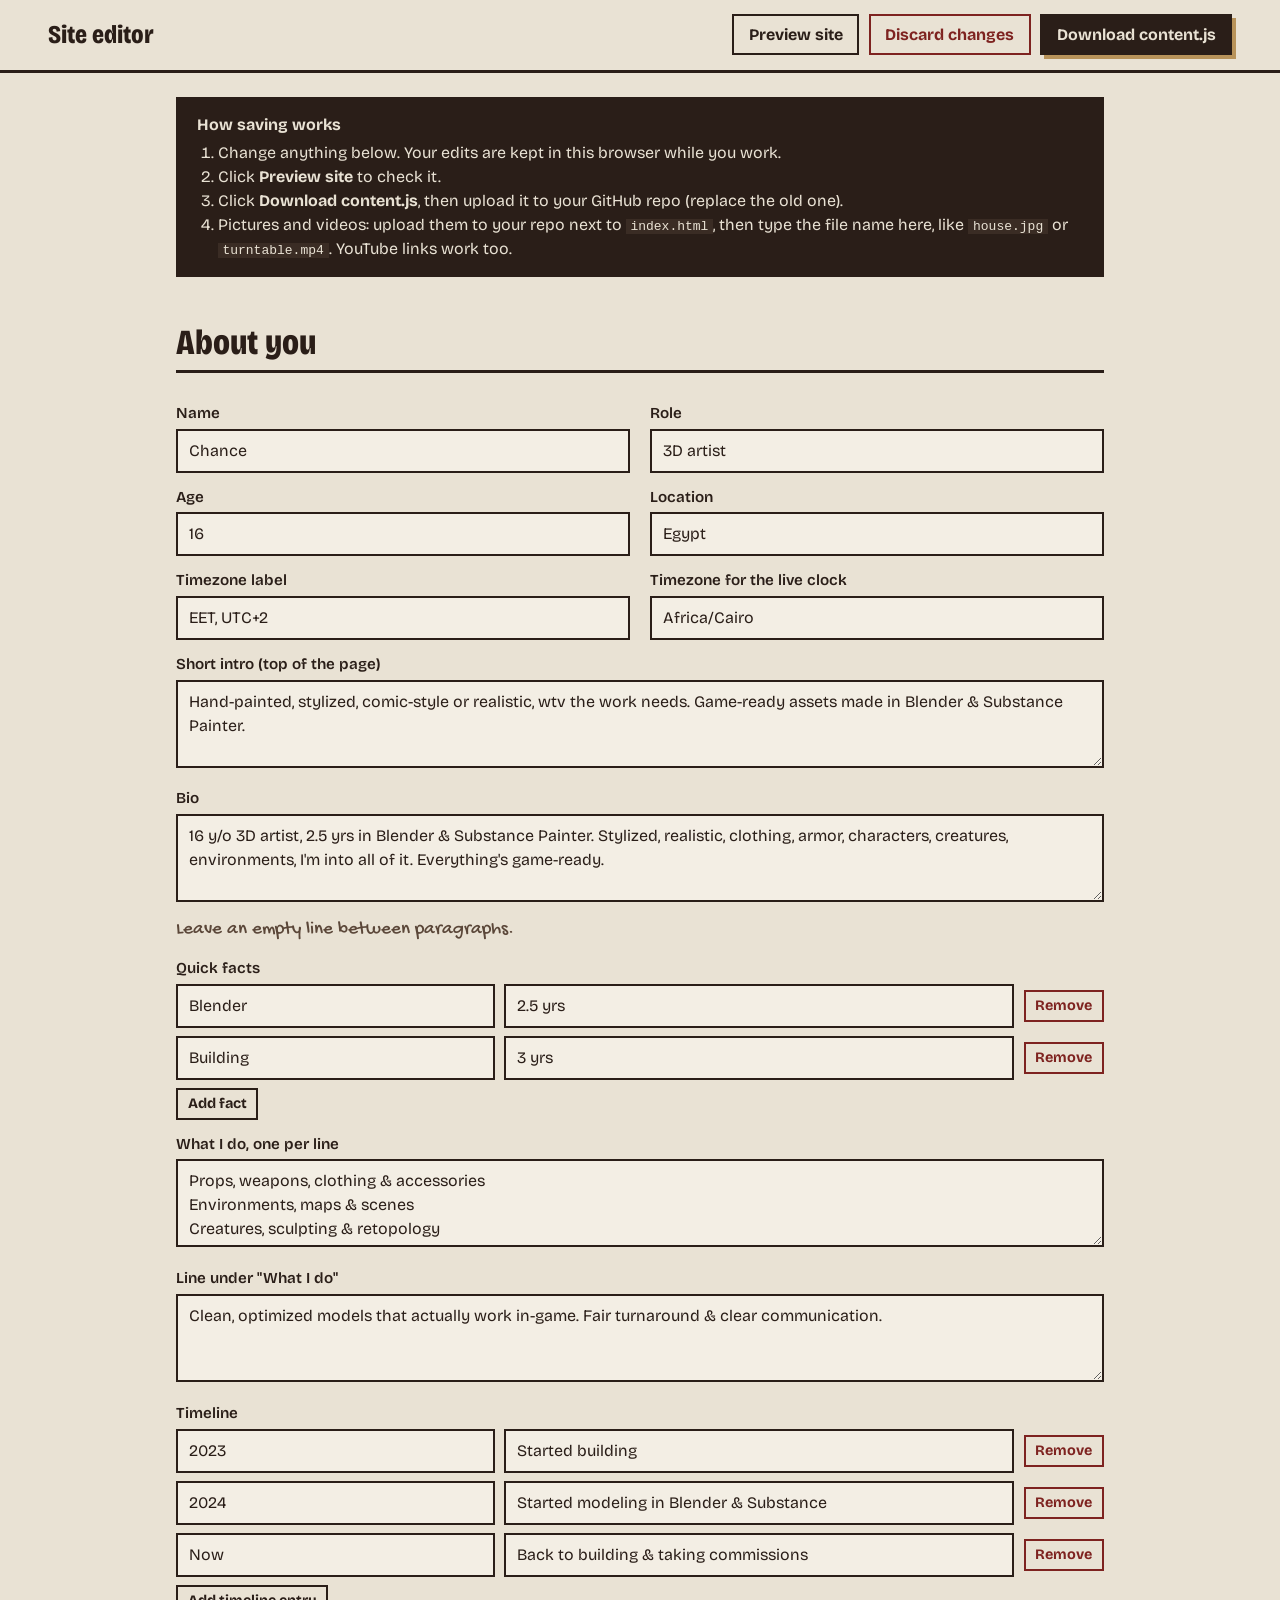
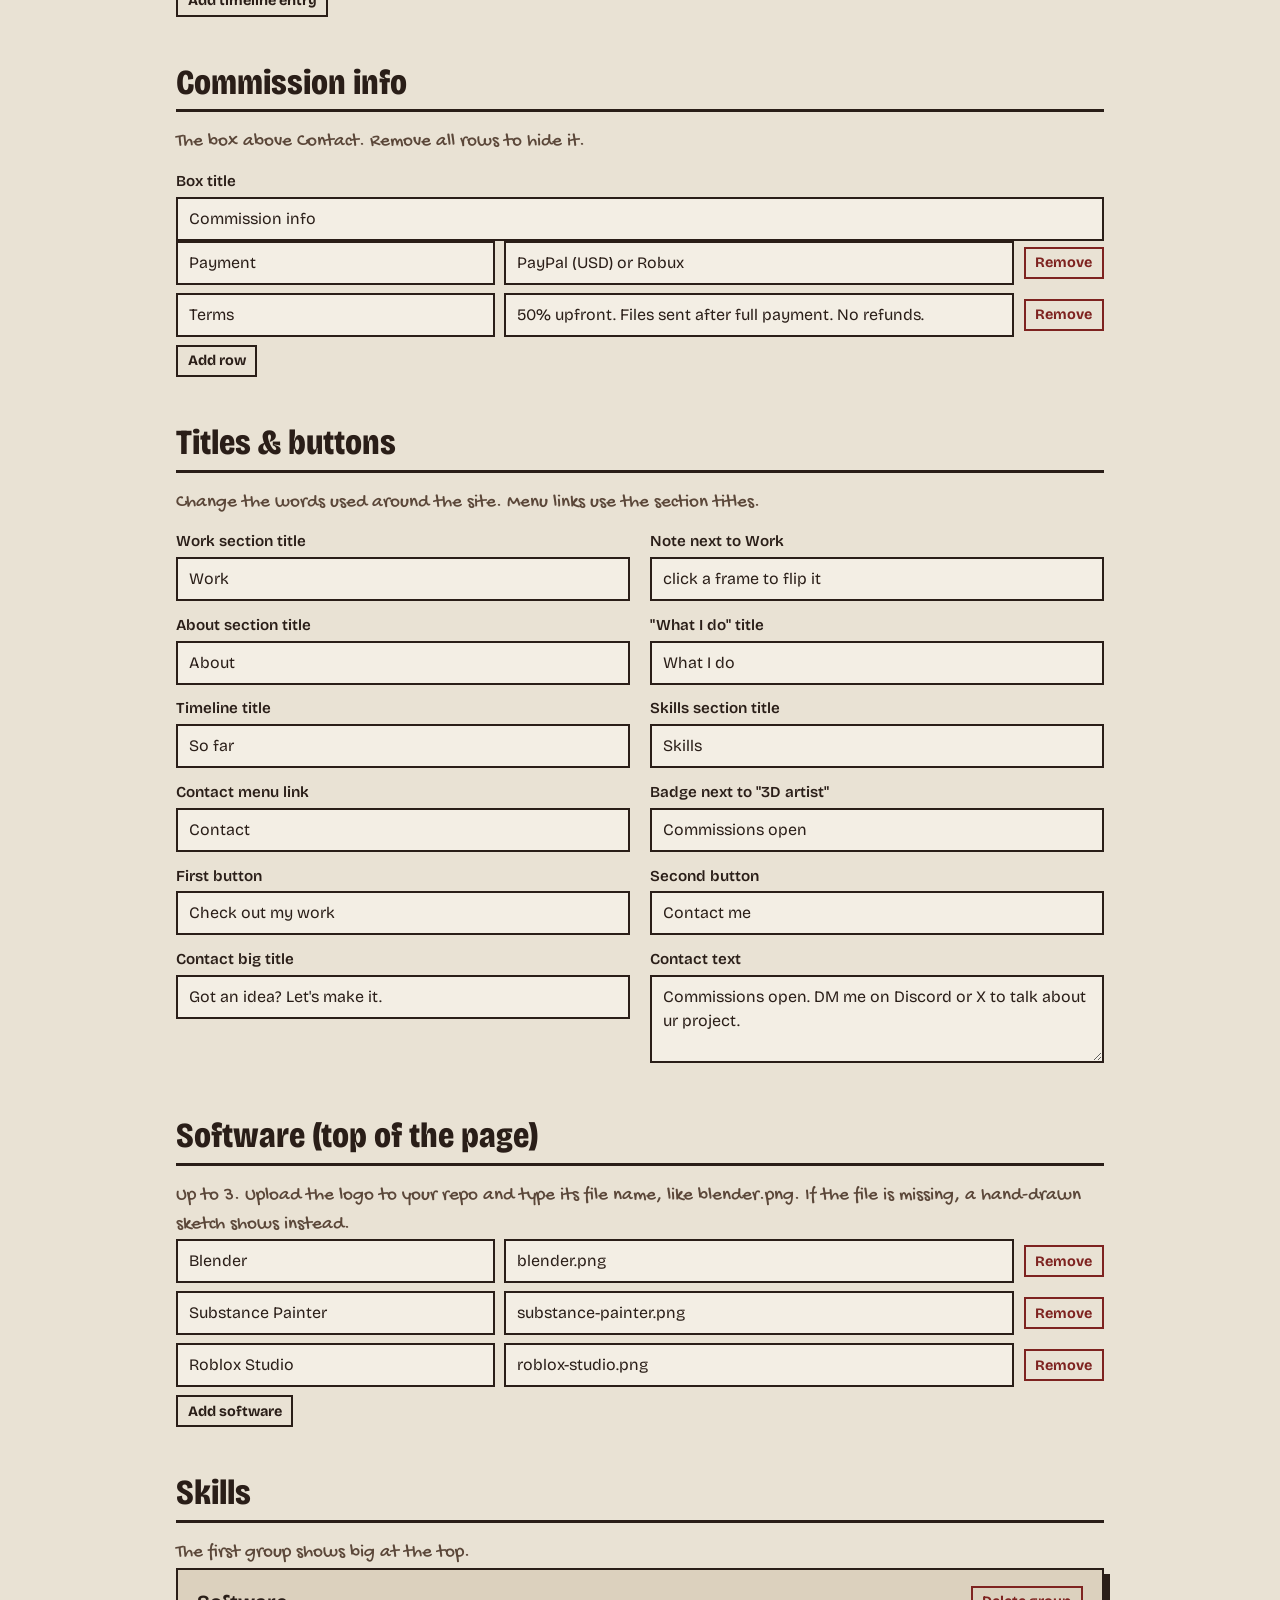
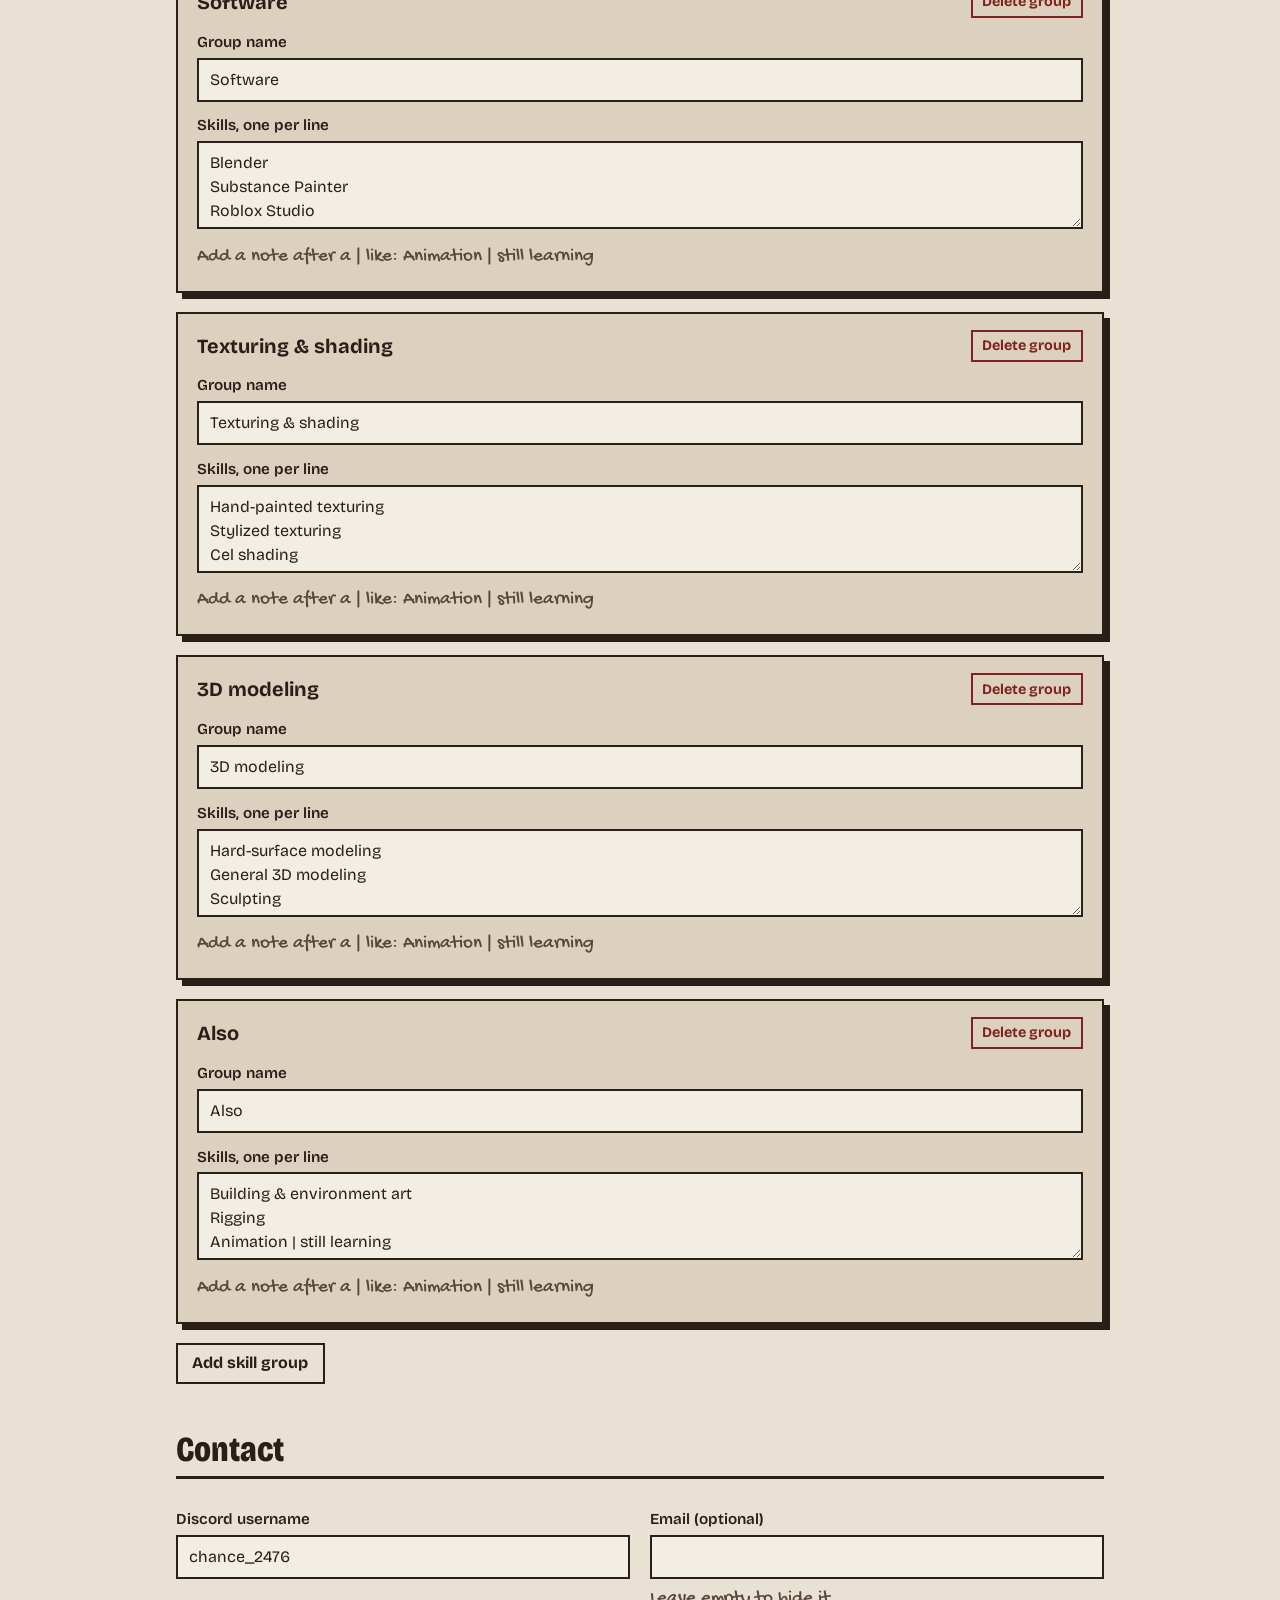
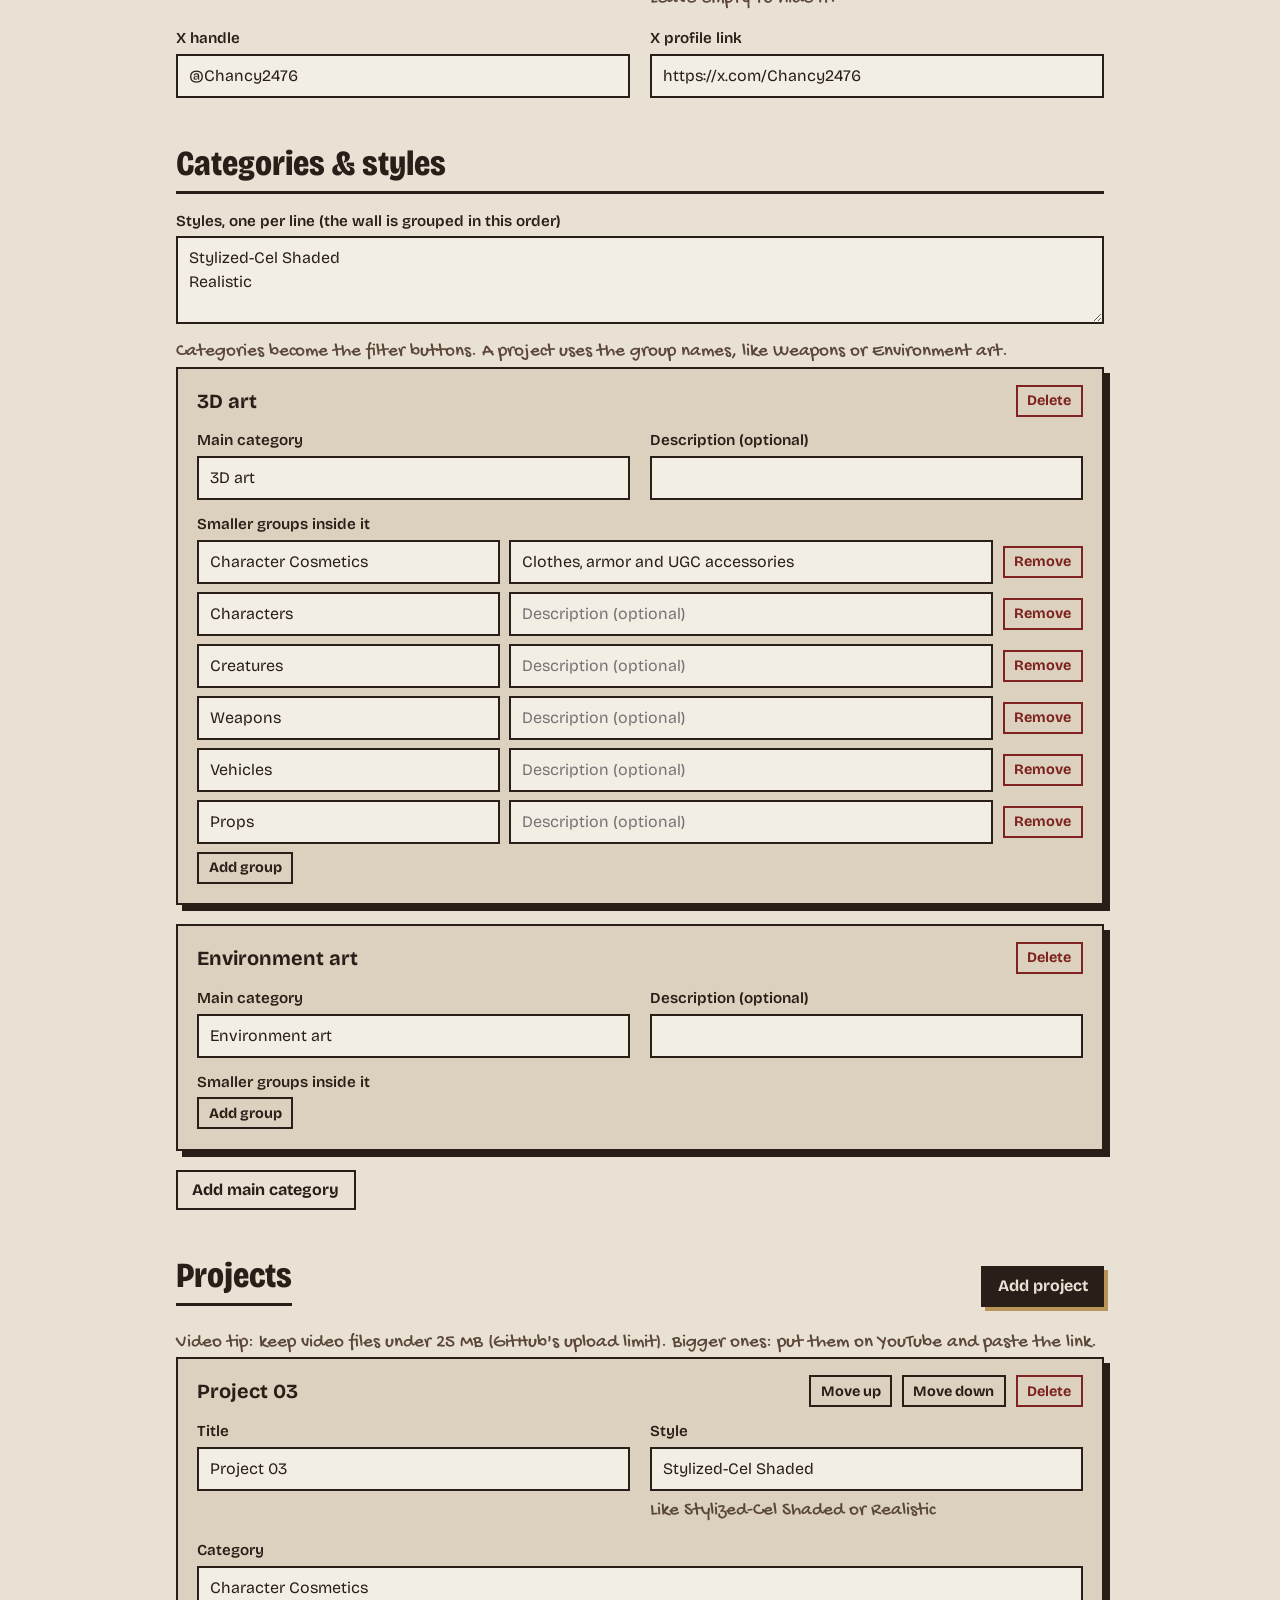
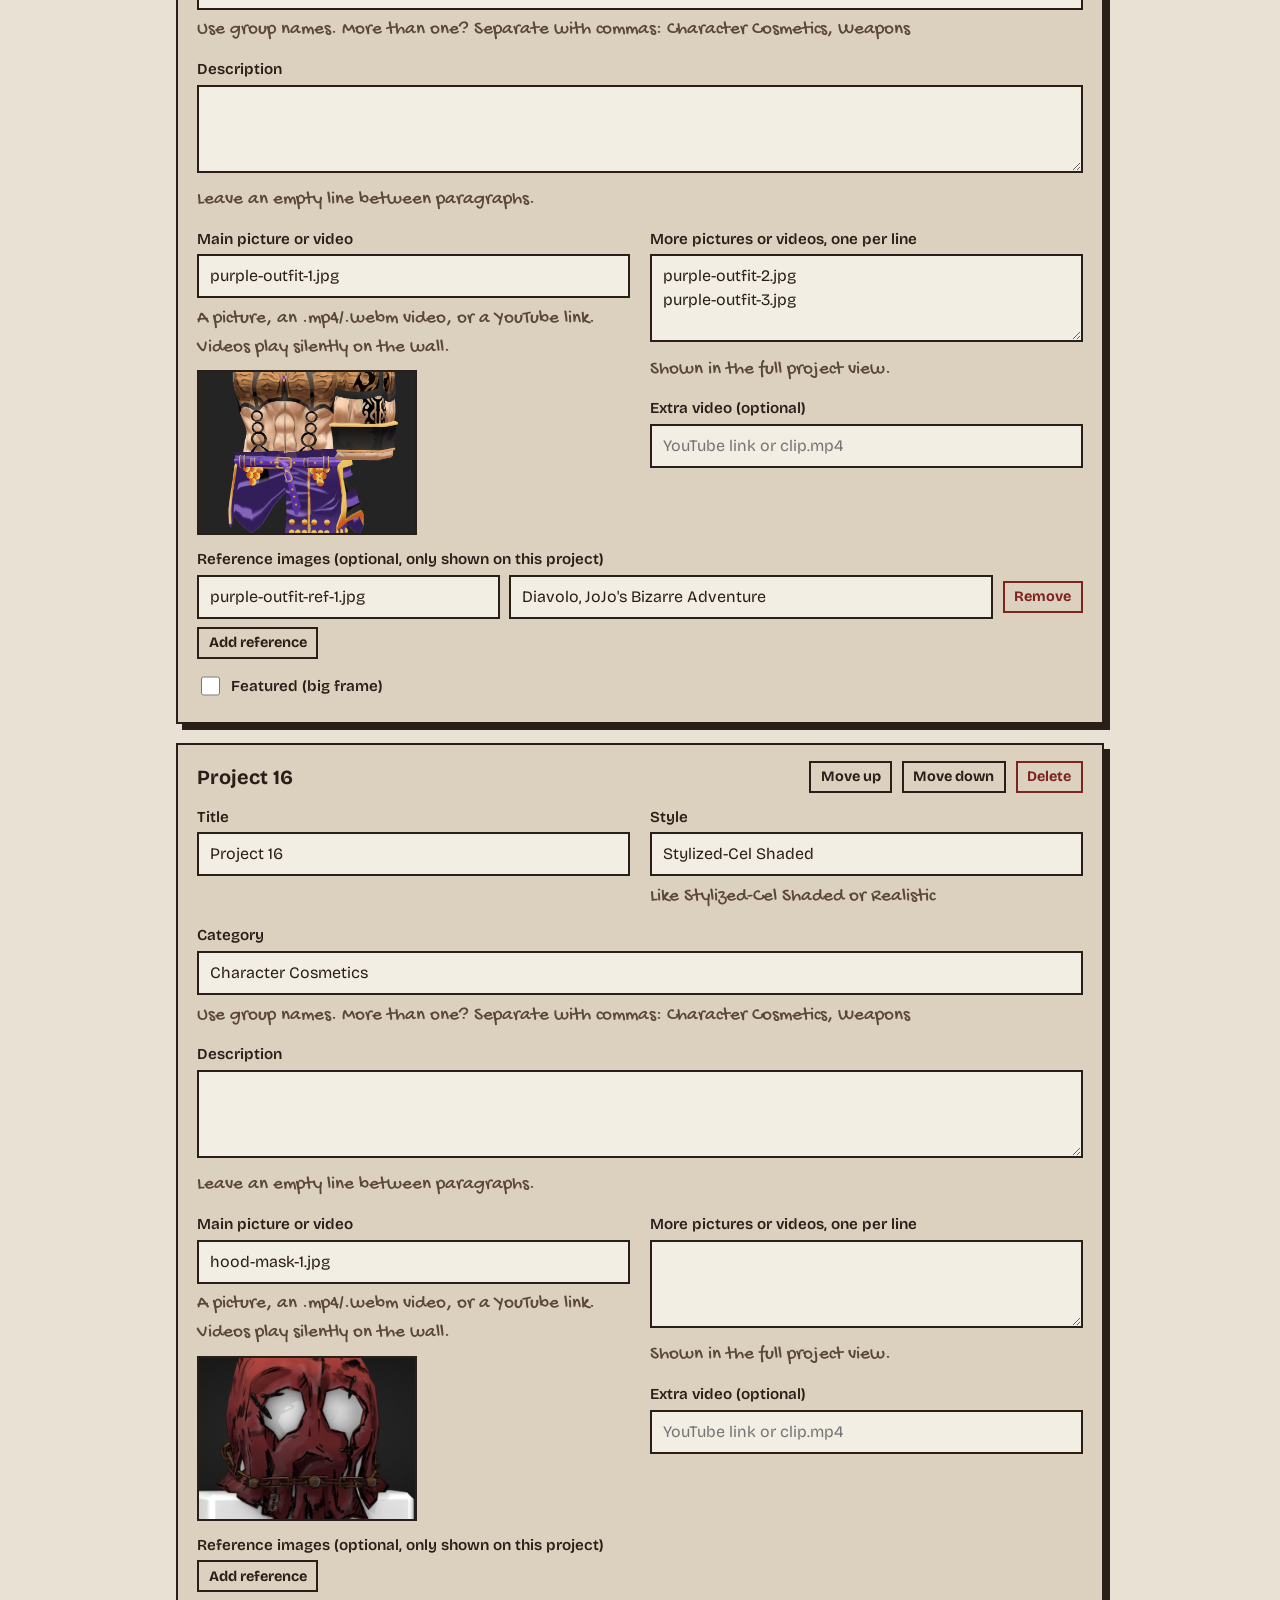
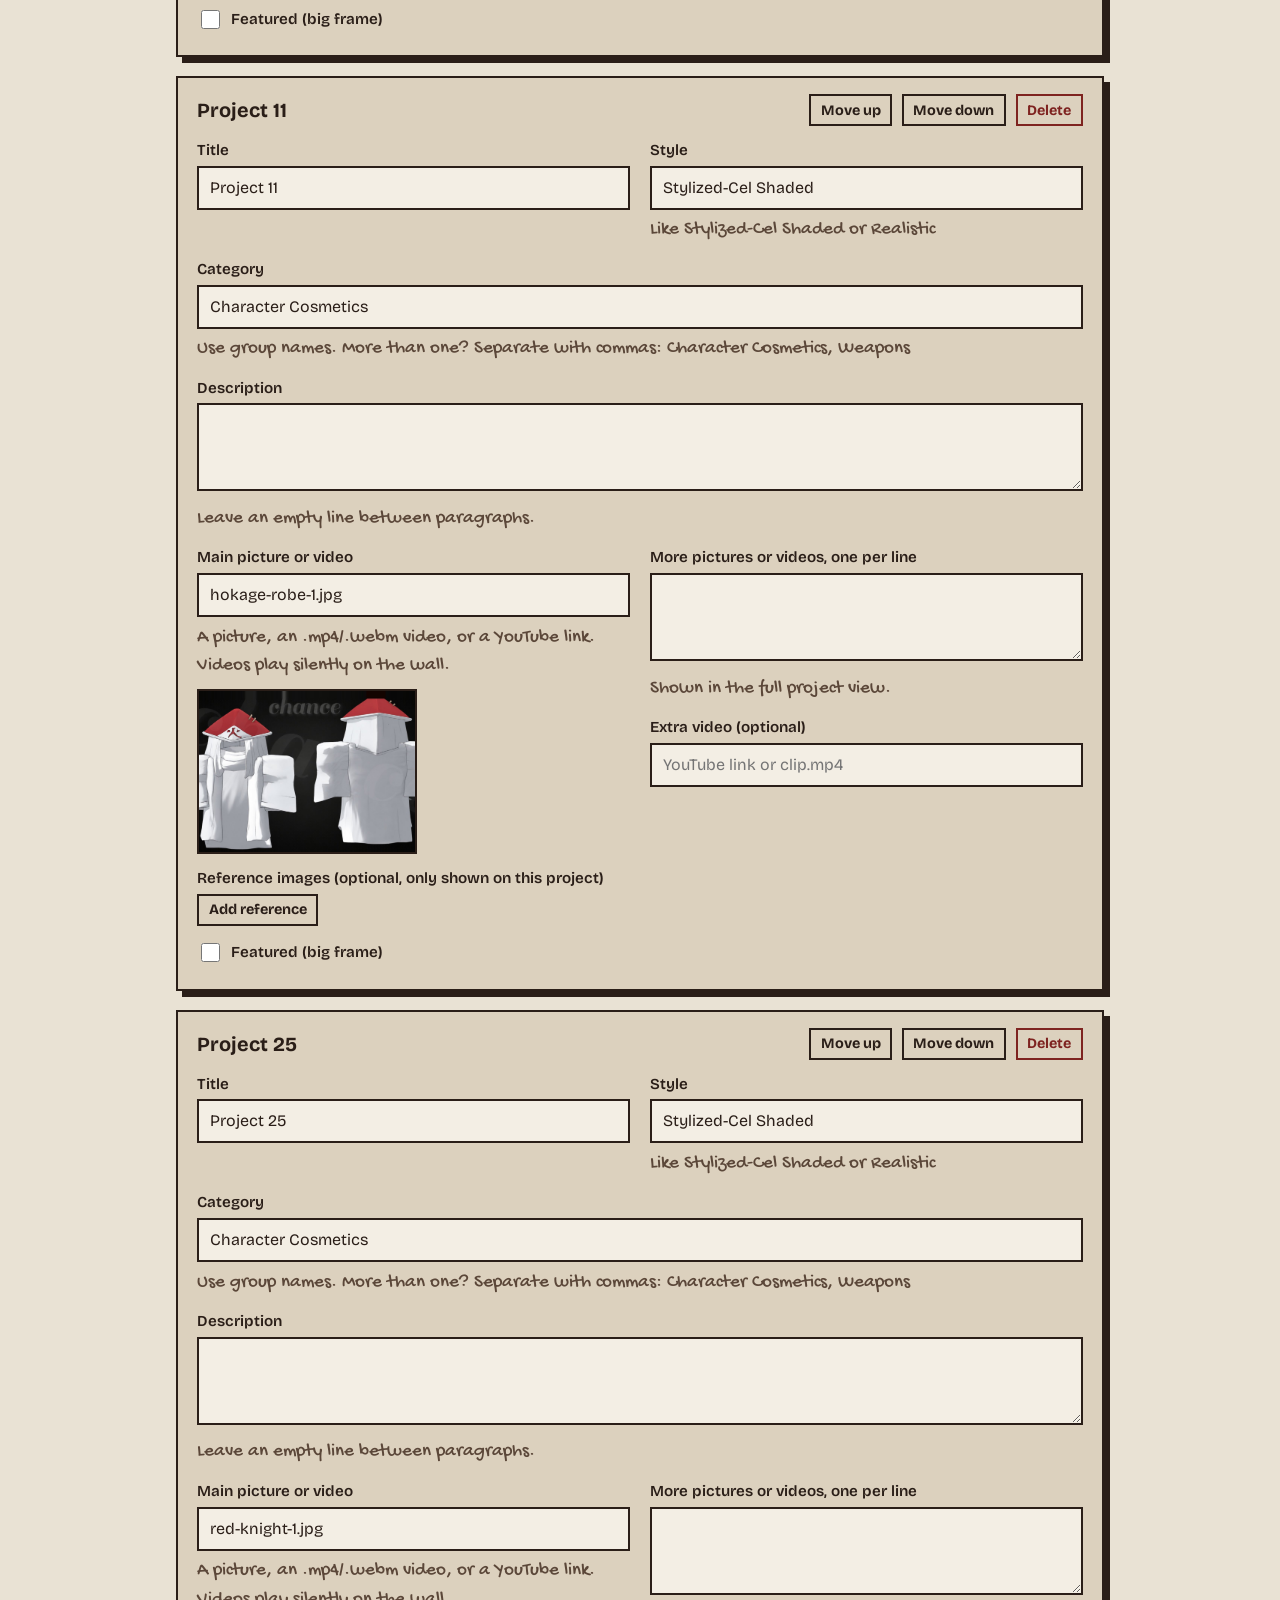
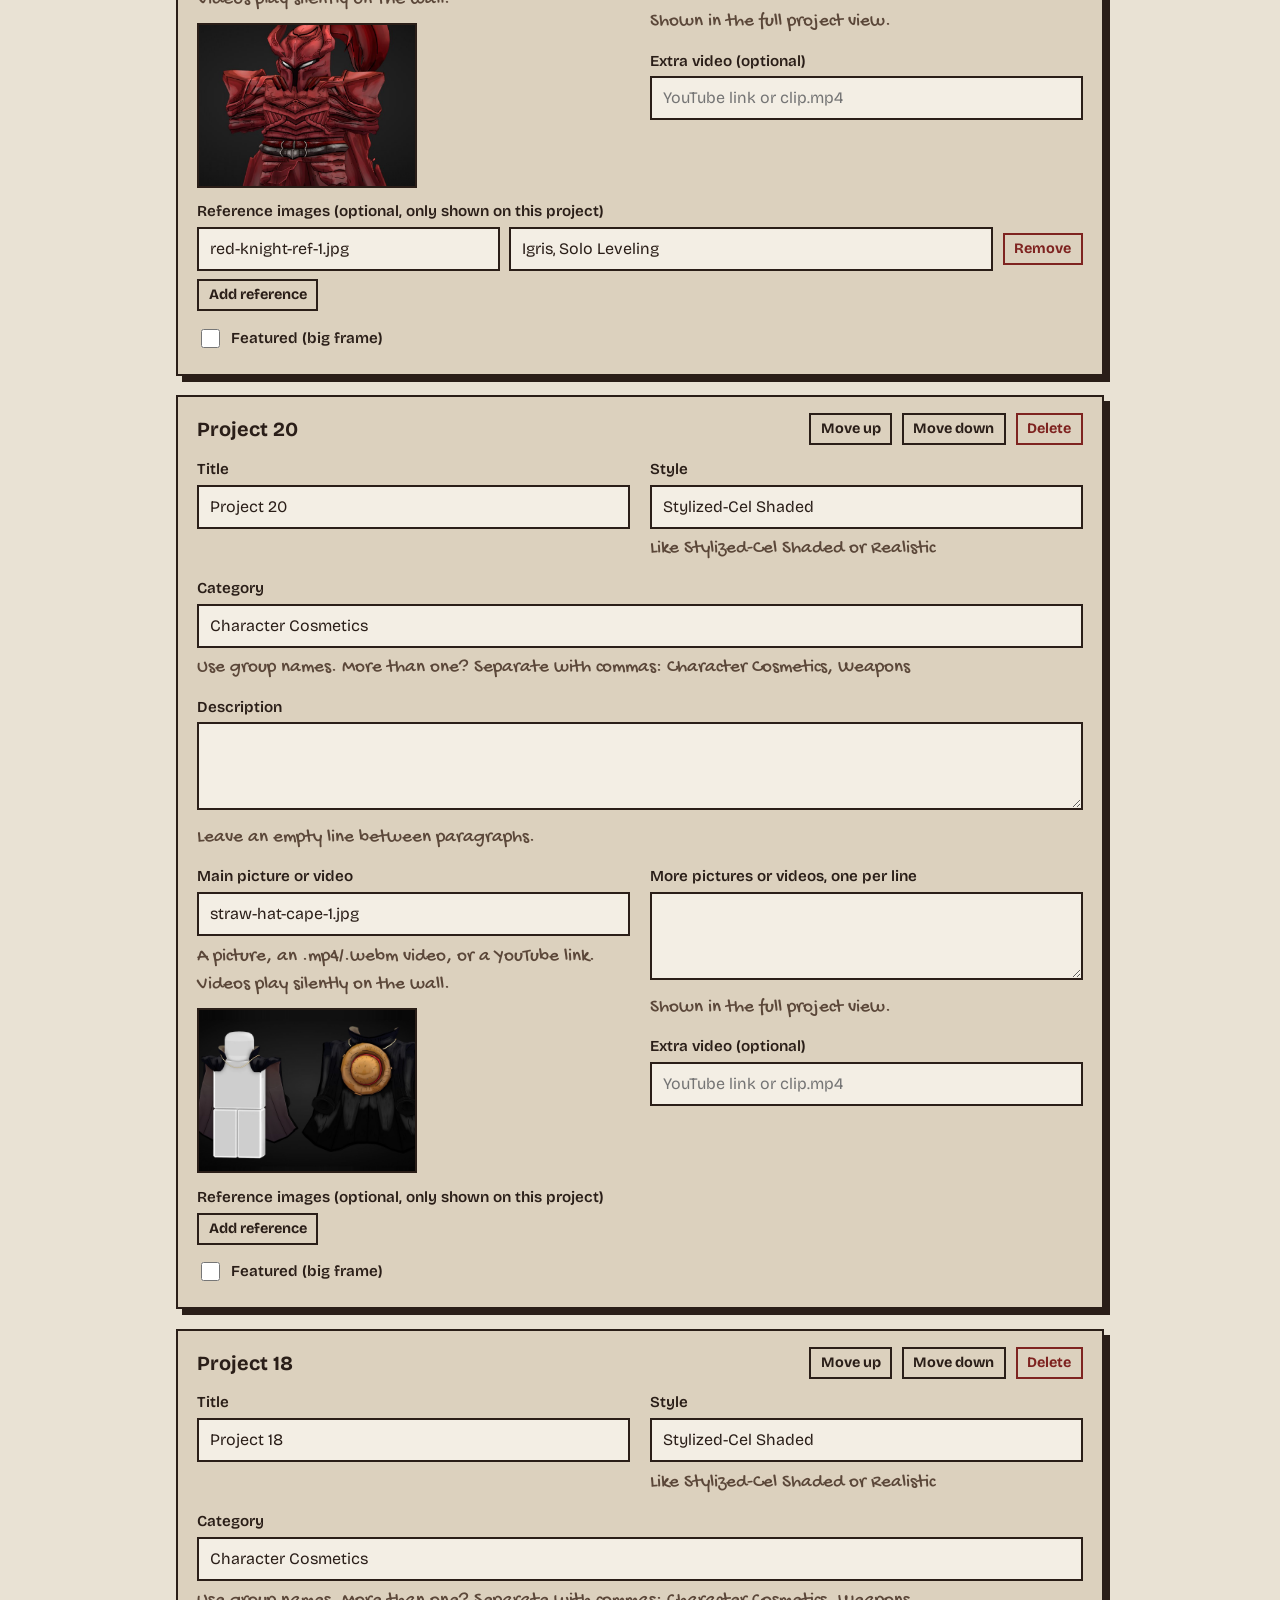
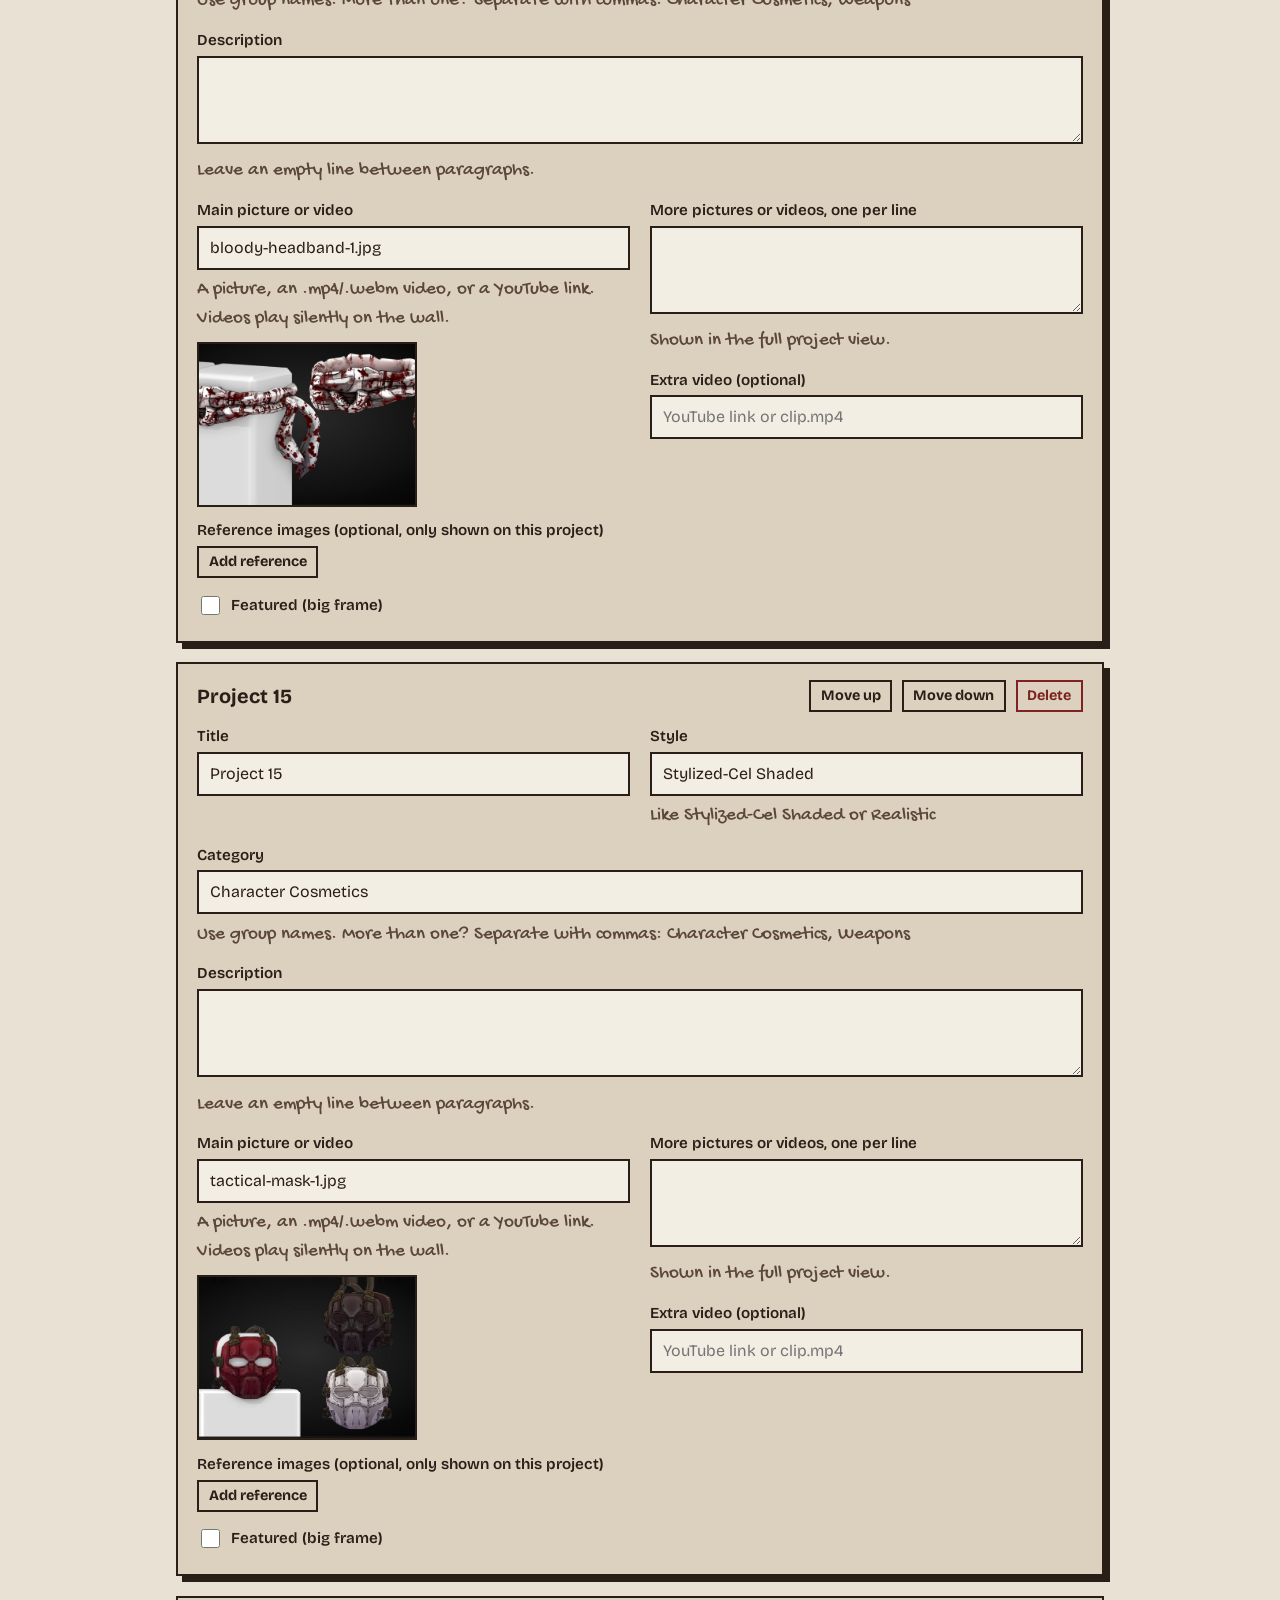
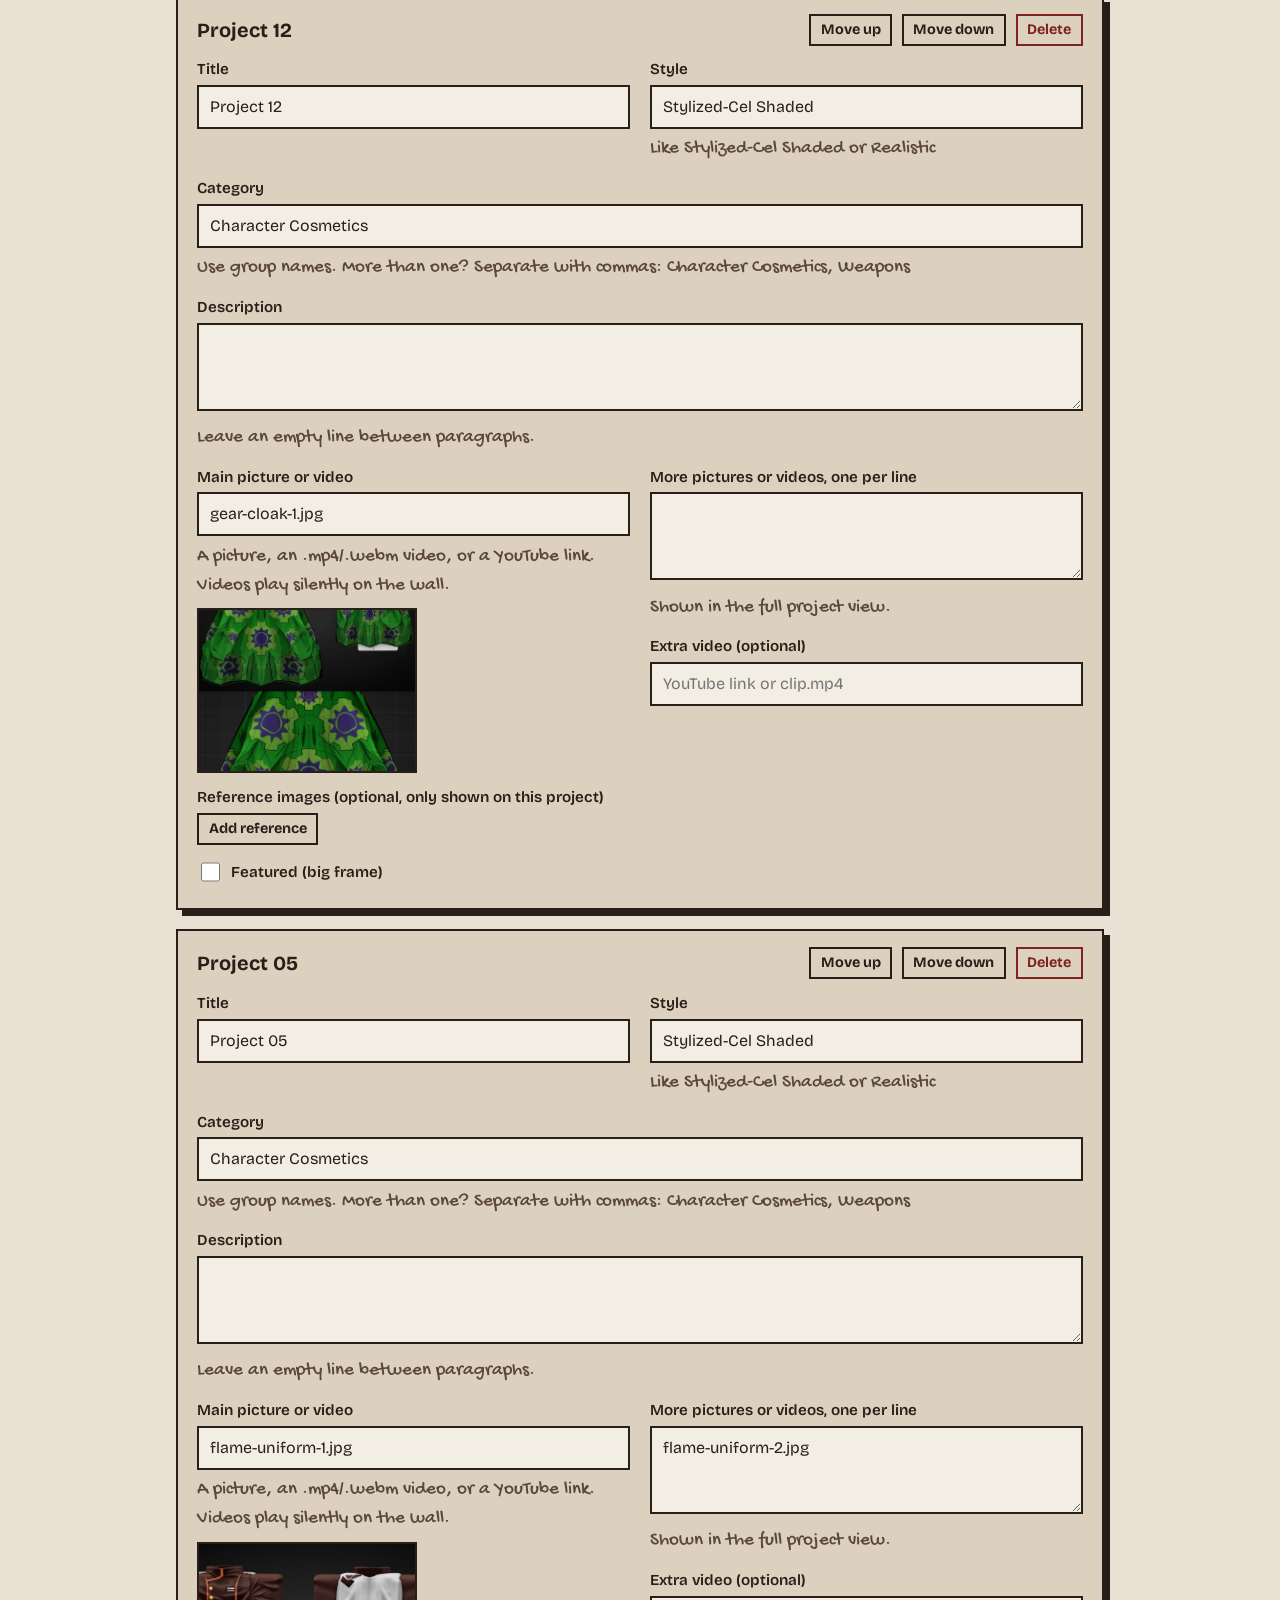
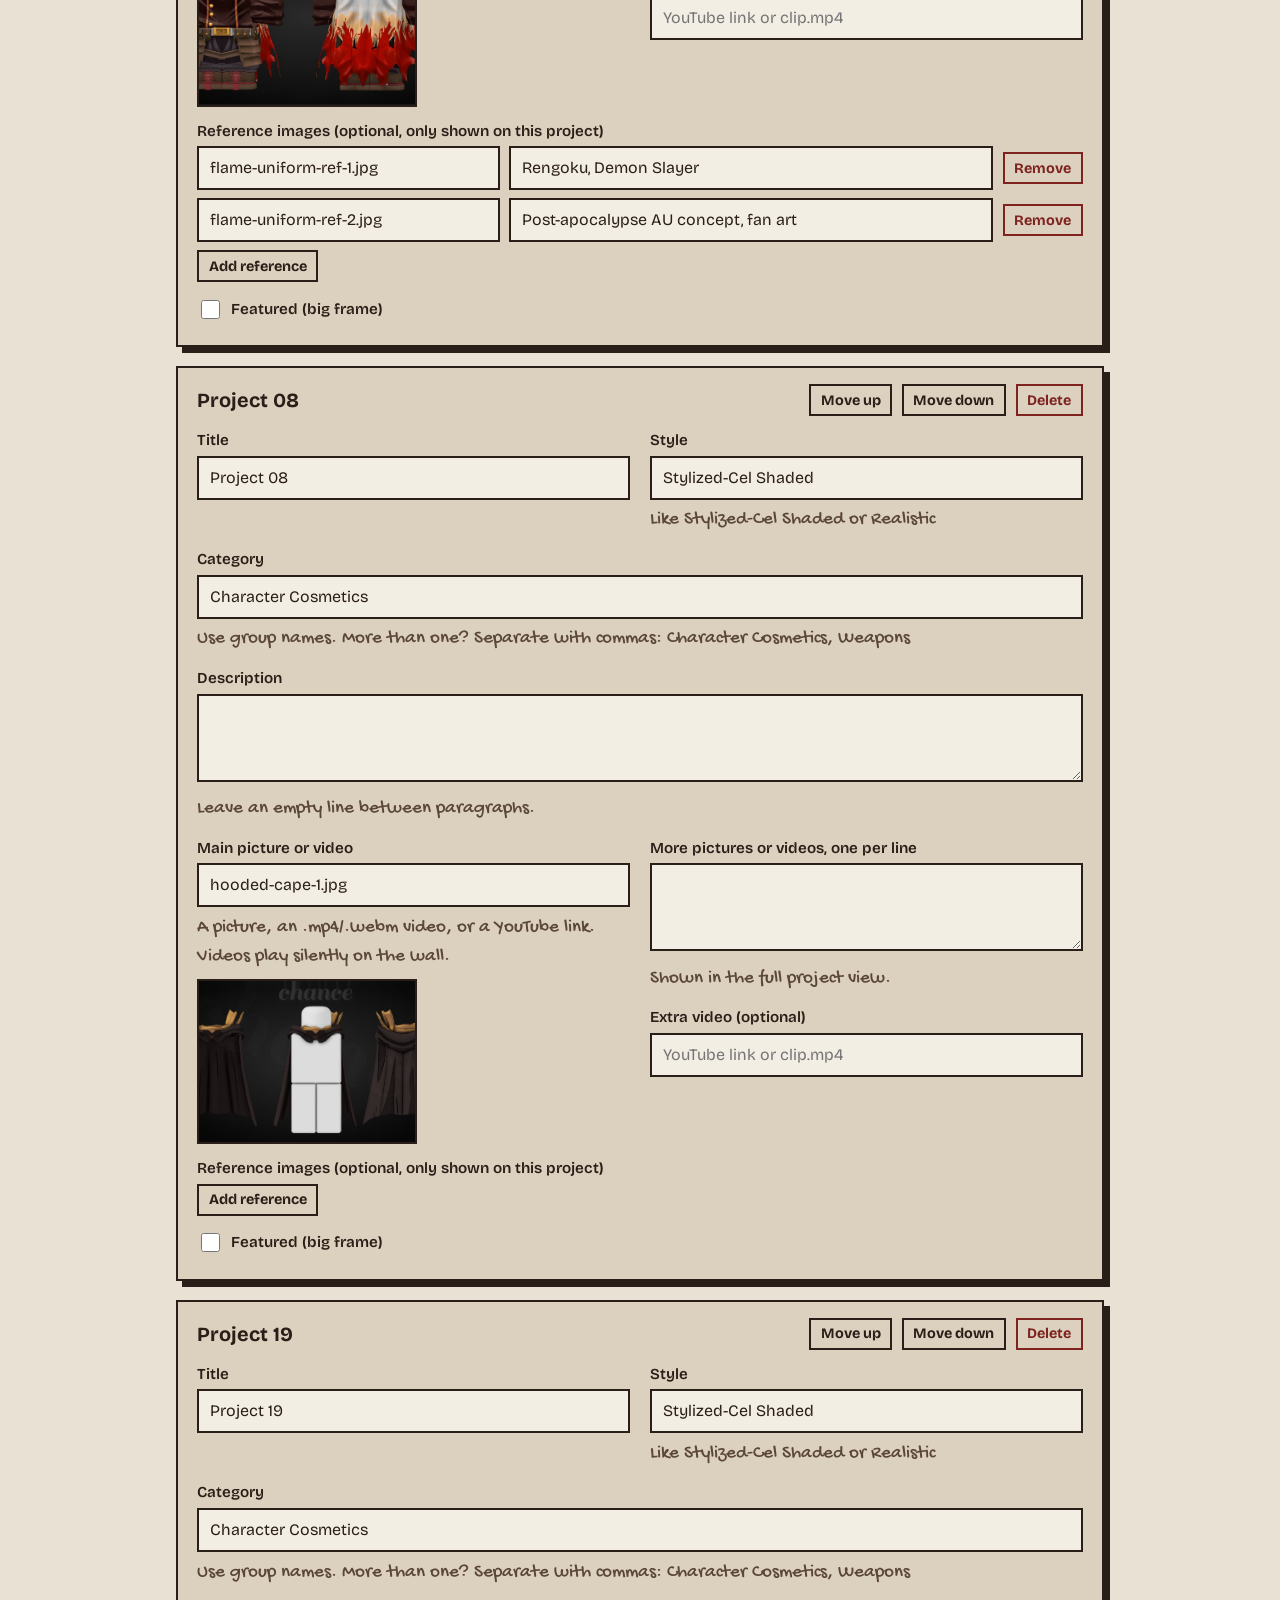
==== commit 29be5db0: "Add files via upload" ====
--- a/editor.html
+++ b/editor.html
@@ -81,7 +81,7 @@
   if (!S) S = JSON.parse(JSON.stringify(original));
   S.profile = S.profile || {}; S.contact = S.contact || {};
   ["timeline", "skills", "projects", "tools"].forEach(k => S[k] = S[k] || []);
-  ["bio", "facts", "process"].forEach(k => S.profile[k] = S.profile[k] || []);
+  ["bio", "facts", "process", "services"].forEach(k => S.profile[k] = S.profile[k] || []);
 
   const app = document.getElementById("app");
   const status = document.getElementById("status");
@@ -173,16 +173,25 @@
       field("Bio", P, "bio", Object.assign({ area: true, hint: "Leave an empty line between paragraphs." }, paras)),
       h("label", { text: "Quick facts" }),
       rows(P.facts, ["label", "value"], ["Label", "Value"], "Add fact", { label: "", value: "" }),
-      h("label", { text: "How I work (steps)" }),
-      rows(P.process, ["title", "text"], ["Step name", "Short description"], "Add step", { title: "", text: "" }),
+      field("What I do, one per line", P, "services", Object.assign({ area: true }, lines)),
+      field("Line under \"What I do\"", P, "servicesNote", { area: true }),
       h("label", { text: "Timeline" }),
       rows(S.timeline, ["when", "text"], ["When (e.g. 2023)", "What happened"], "Add timeline entry", { when: "", text: "" })
     ));
 
+    // commission info
+    S.commission = S.commission || { title: "Commission info", items: [] };
+    S.commission.items = S.commission.items || [];
+    app.append(h("section", {},
+      h("h2", { text: "Commission info" }),
+      h("p", { class: "help", text: "The box above Contact. Remove all rows to hide it." }),
+      field("Box title", S.commission, "title"),
+      rows(S.commission.items, ["label", "text"], ["Label, like Payment", "Text"], "Add row", { label: "", text: "" })));
+
     // titles + buttons
     S.labels = S.labels || {};
     const LB = S.labels;
-    const labelNames = [["work", "Work section title"], ["workNote", "Note next to Work"], ["about", "About section title"], ["howIWork", "\"How I work\" title"], ["soFar", "Timeline title"], ["skills", "Skills section title"], ["contact", "Contact menu link"], ["heroButton1", "First button"], ["heroButton2", "Second button"], ["contactTitle", "Contact big title"], ["contactText", "Contact text"]];
+    const labelNames = [["work", "Work section title"], ["workNote", "Note next to Work"], ["about", "About section title"], ["howIWork", "\"What I do\" title"], ["soFar", "Timeline title"], ["skills", "Skills section title"], ["contact", "Contact menu link"], ["badge", "Badge next to \"3D artist\""], ["heroButton1", "First button"], ["heroButton2", "Second button"], ["contactTitle", "Contact big title"], ["contactText", "Contact text"]];
     app.append(h("section", {},
       h("h2", { text: "Titles & buttons" }),
       h("p", { class: "help", text: "Change the words used around the site. Menu links use the section titles." }),
@@ -306,7 +315,7 @@
     S = JSON.parse(JSON.stringify(original));
     S.profile = S.profile || {}; S.contact = S.contact || {};
     ["timeline", "skills", "projects", "tools"].forEach(k => S[k] = S[k] || []);
-    ["bio", "facts", "process"].forEach(k => S.profile[k] = S.profile[k] || []);
+    ["bio", "facts", "process", "services"].forEach(k => S.profile[k] = S.profile[k] || []);
     render(); status.textContent = "Back to the live content";
   });
   render();
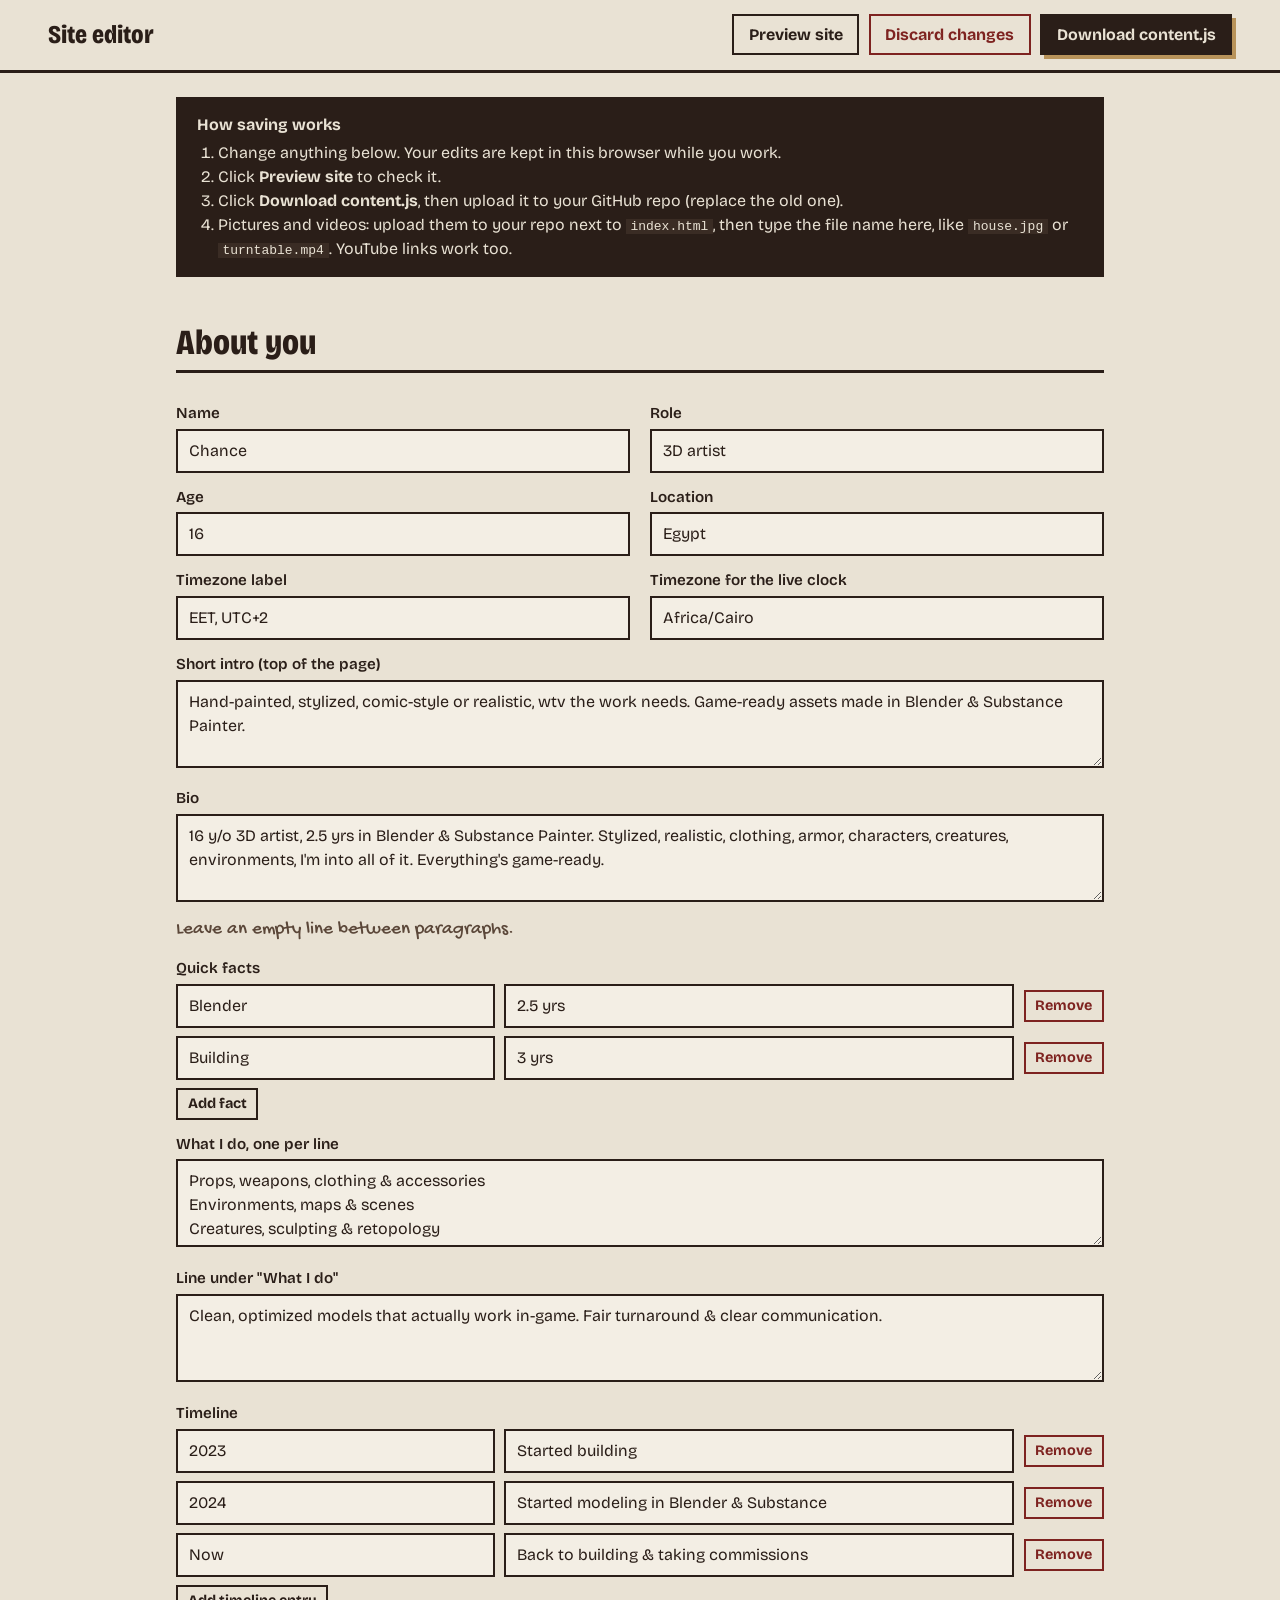
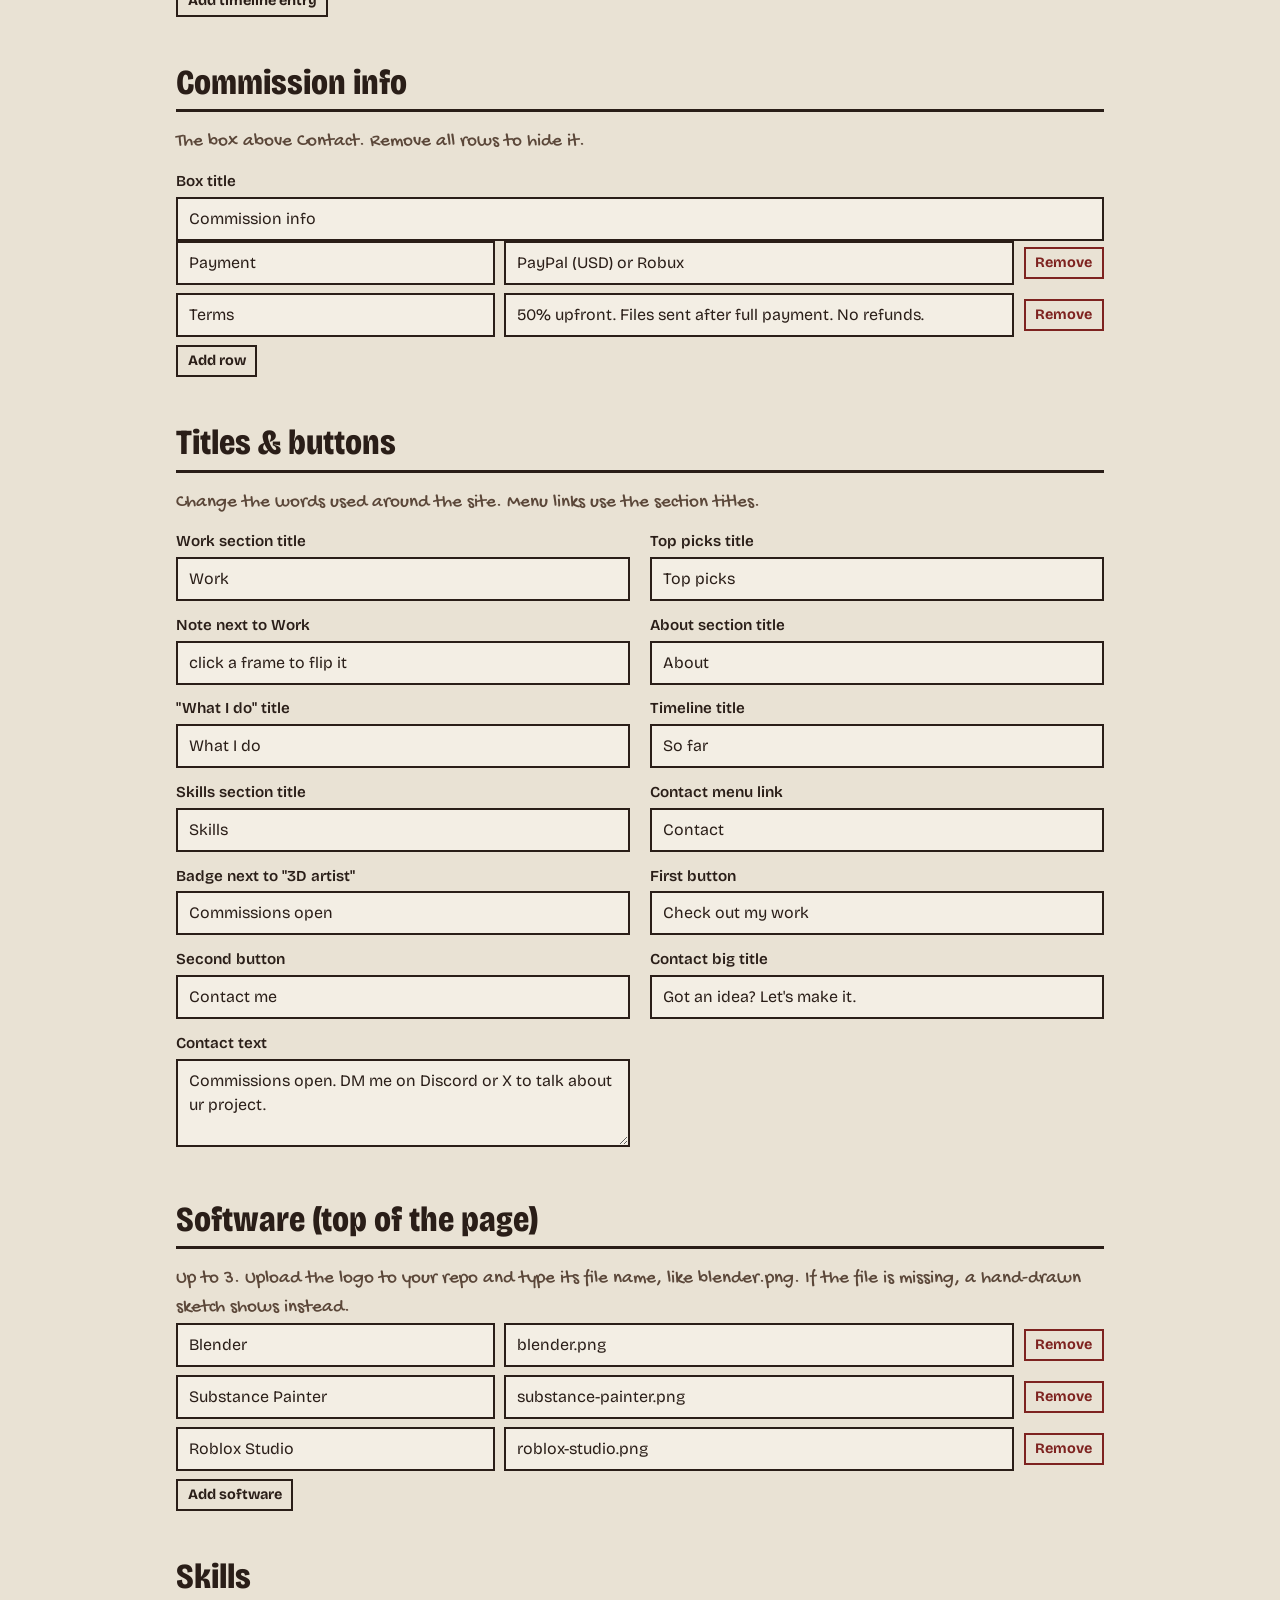
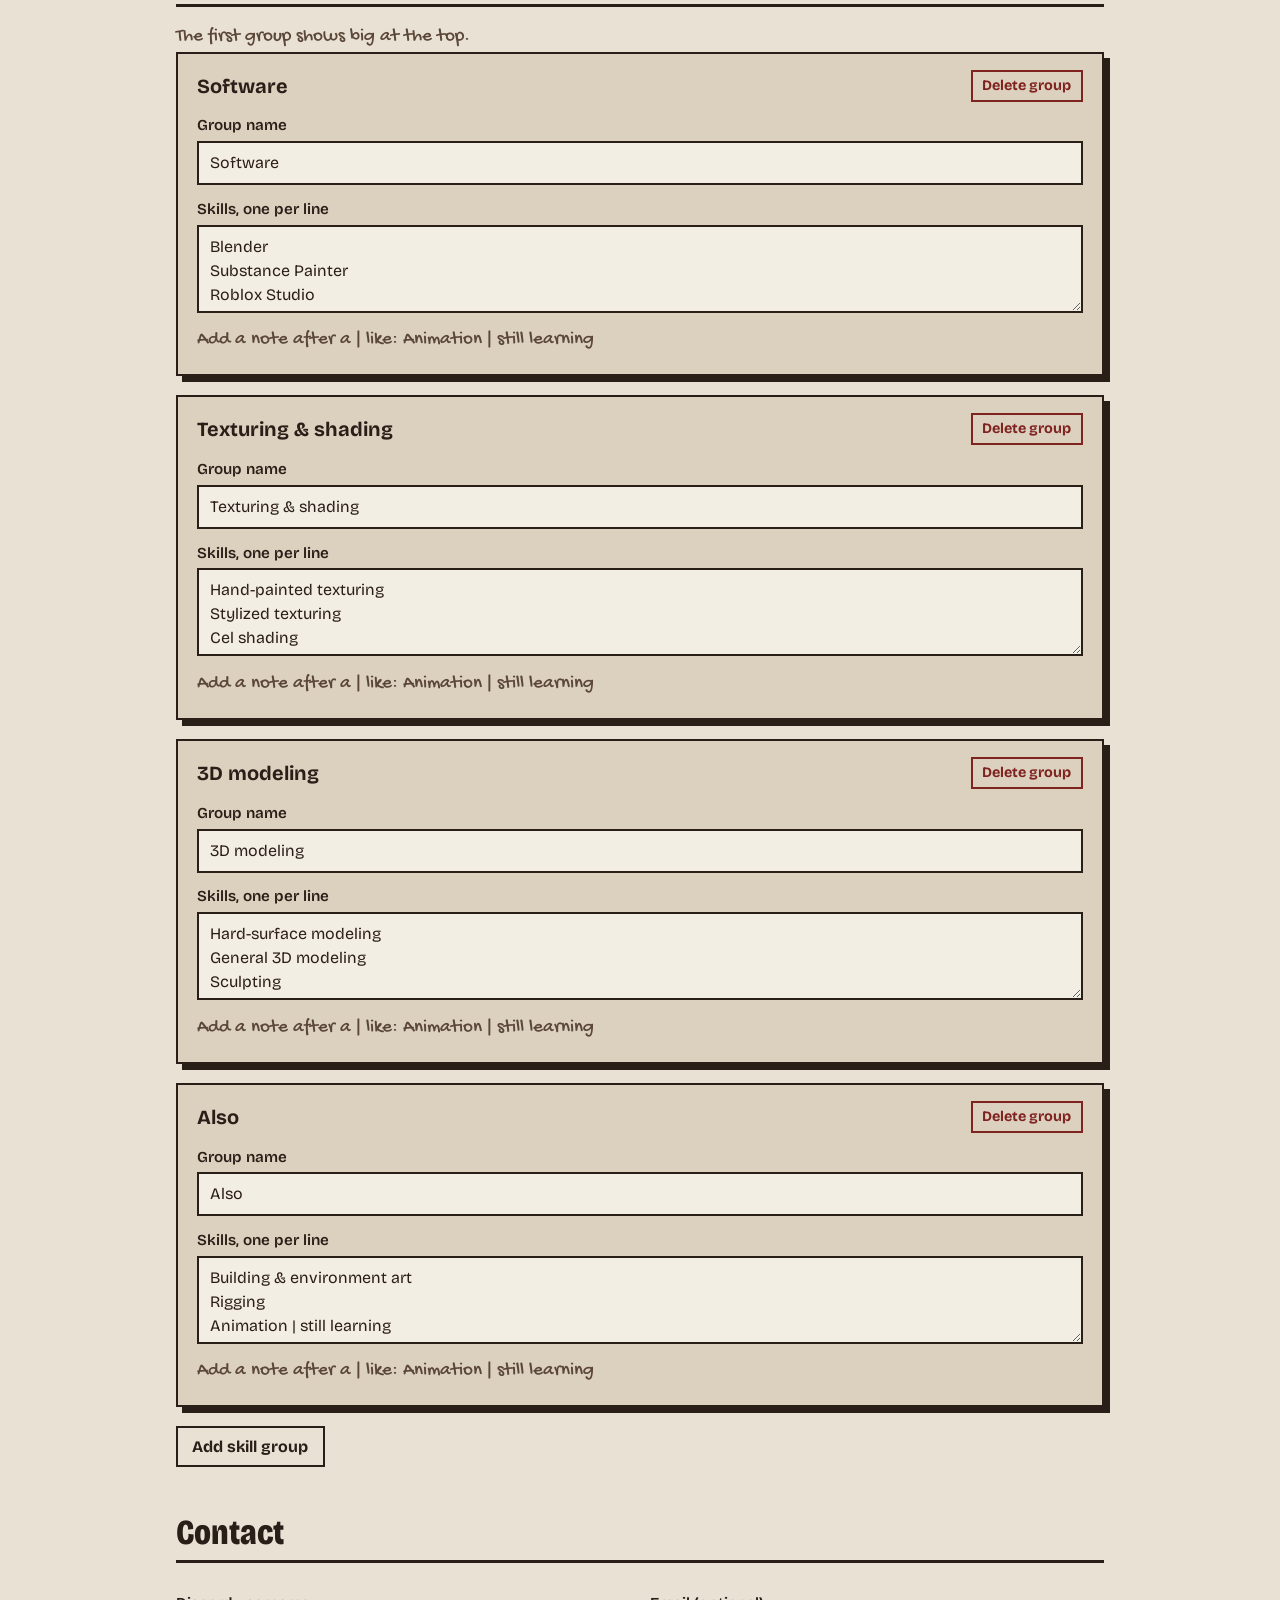
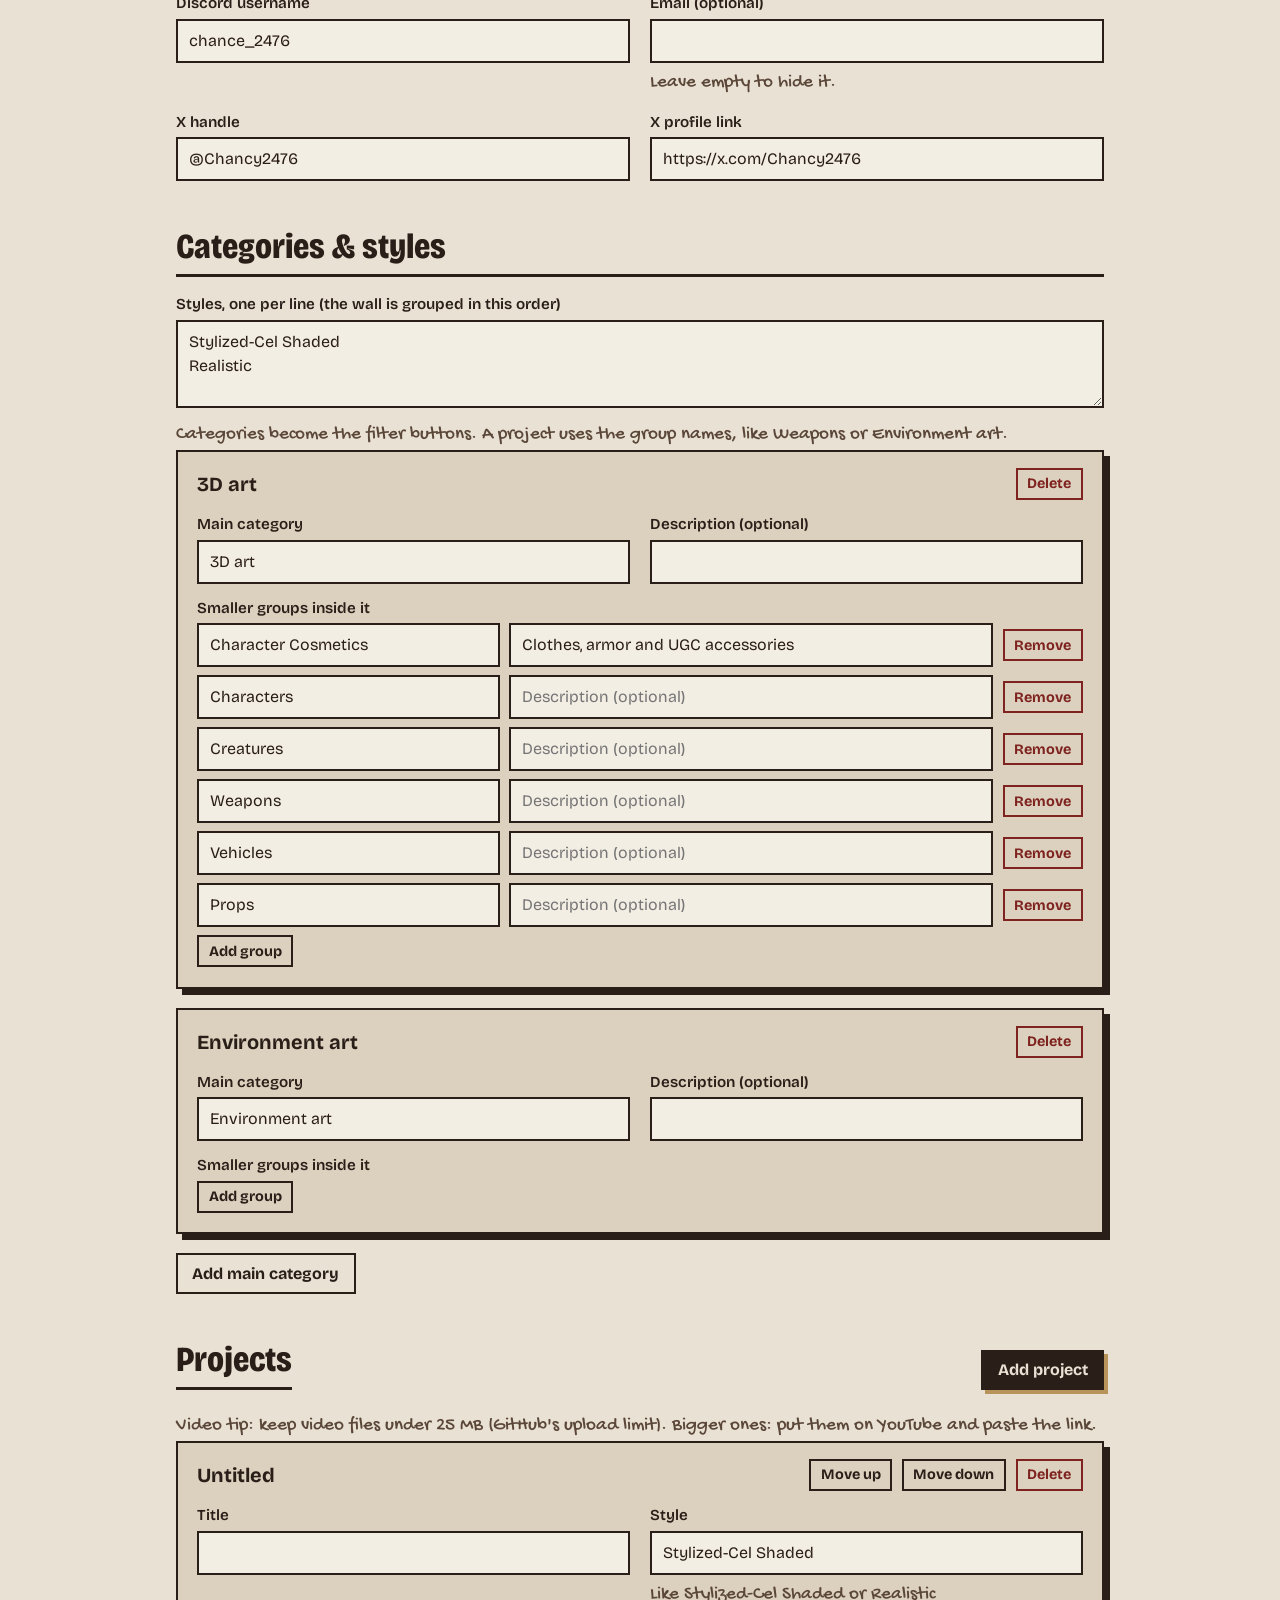
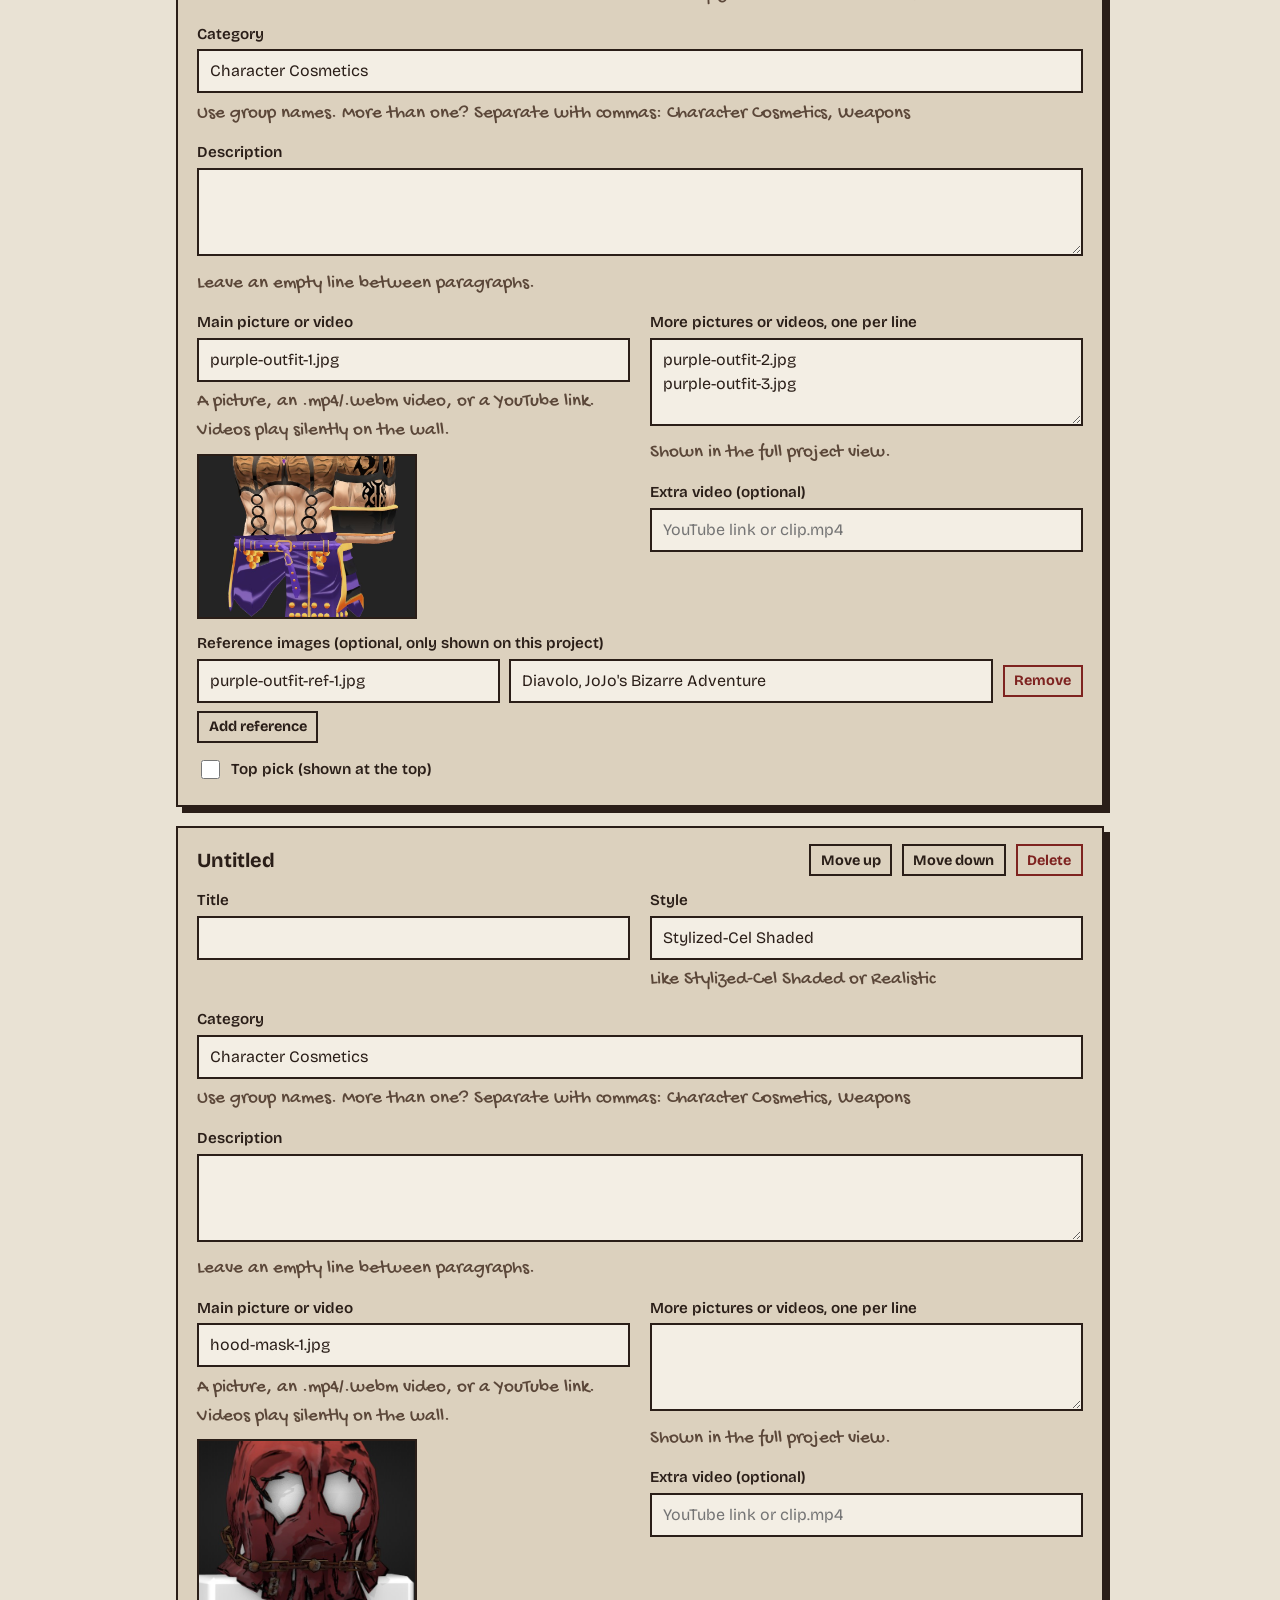
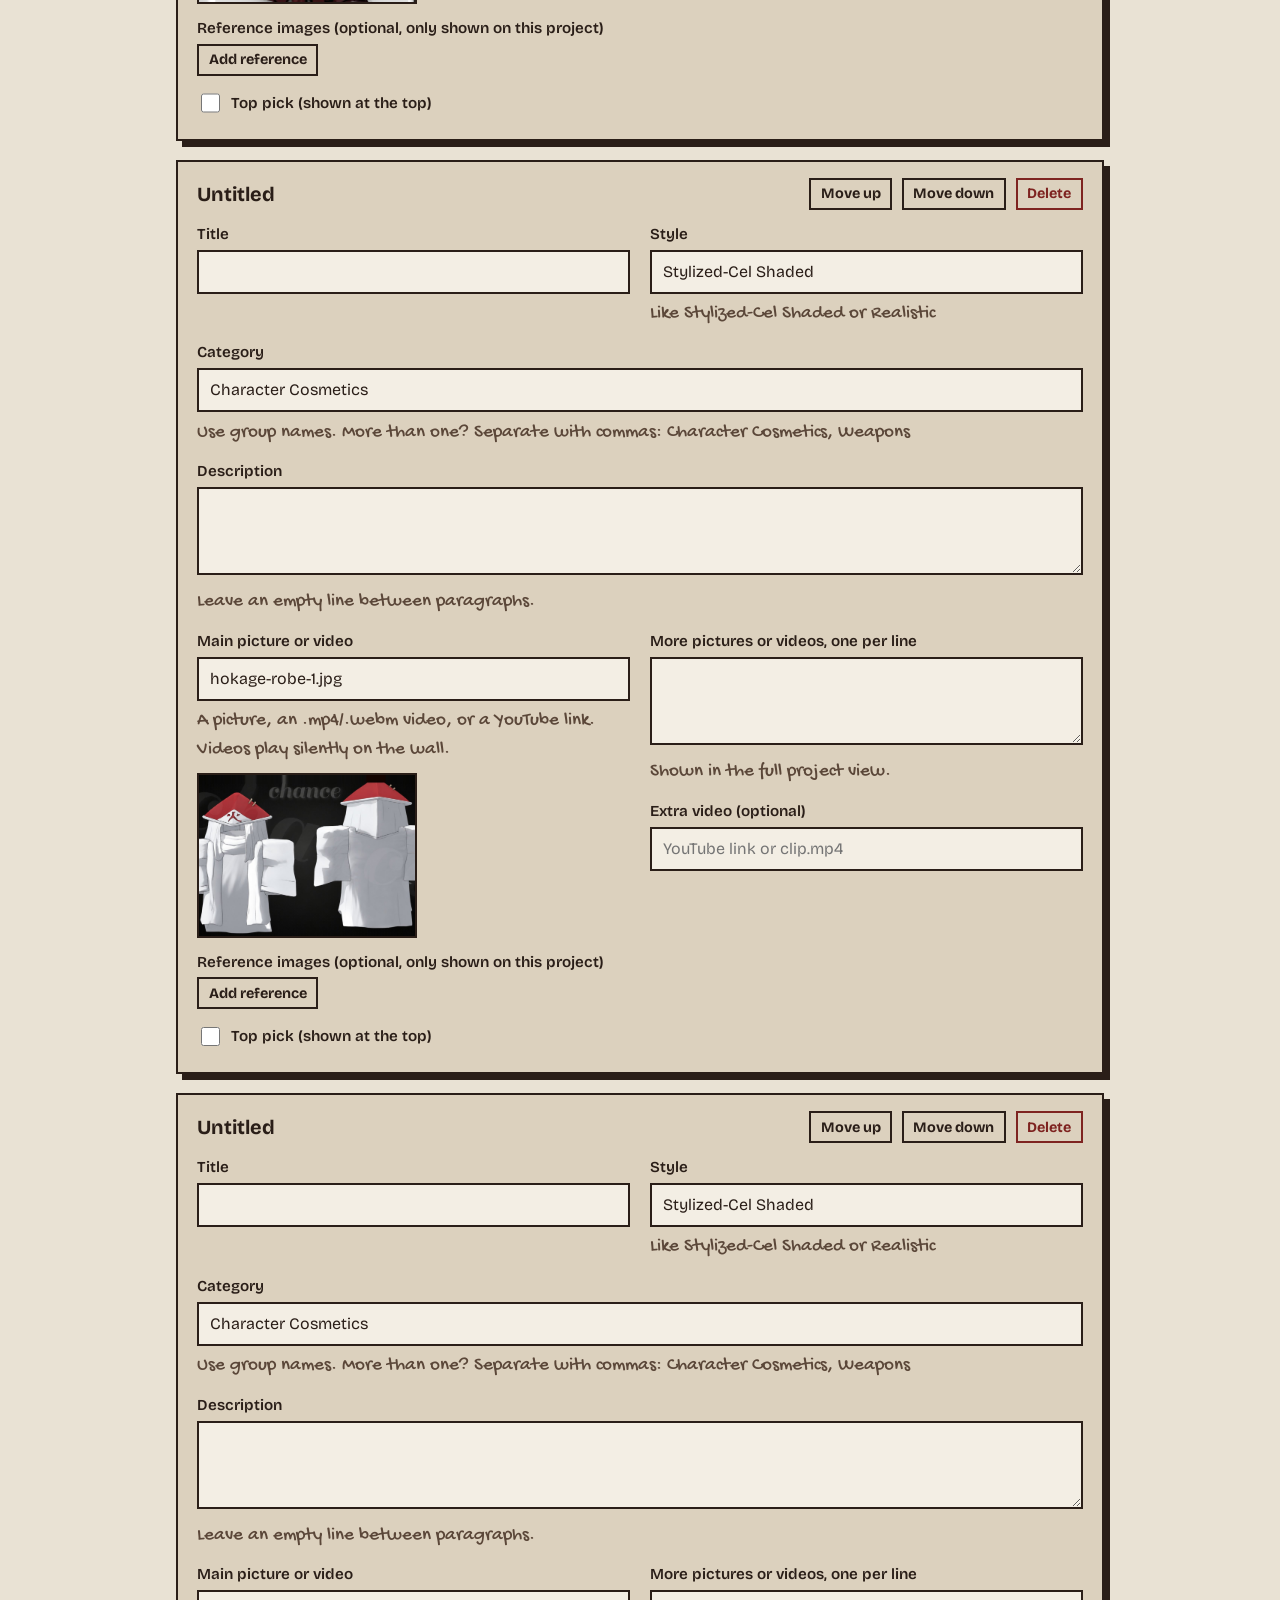
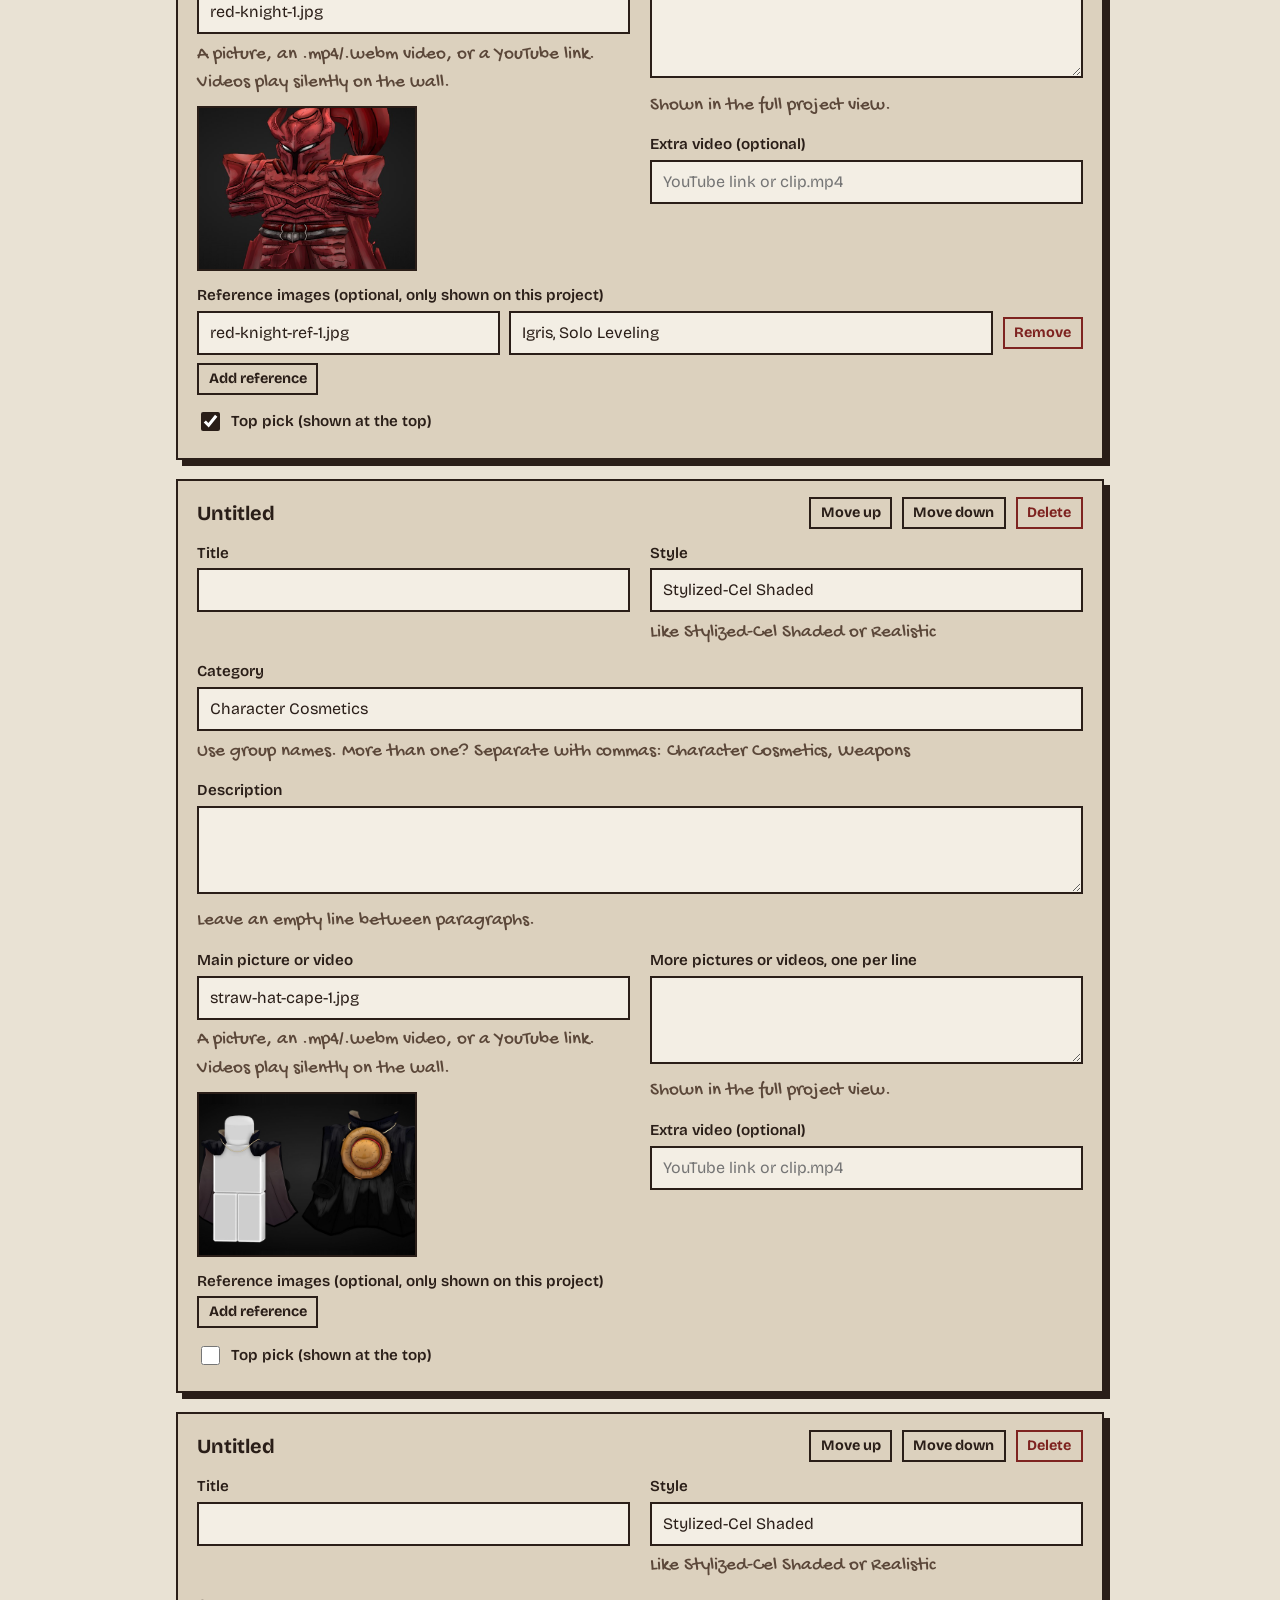
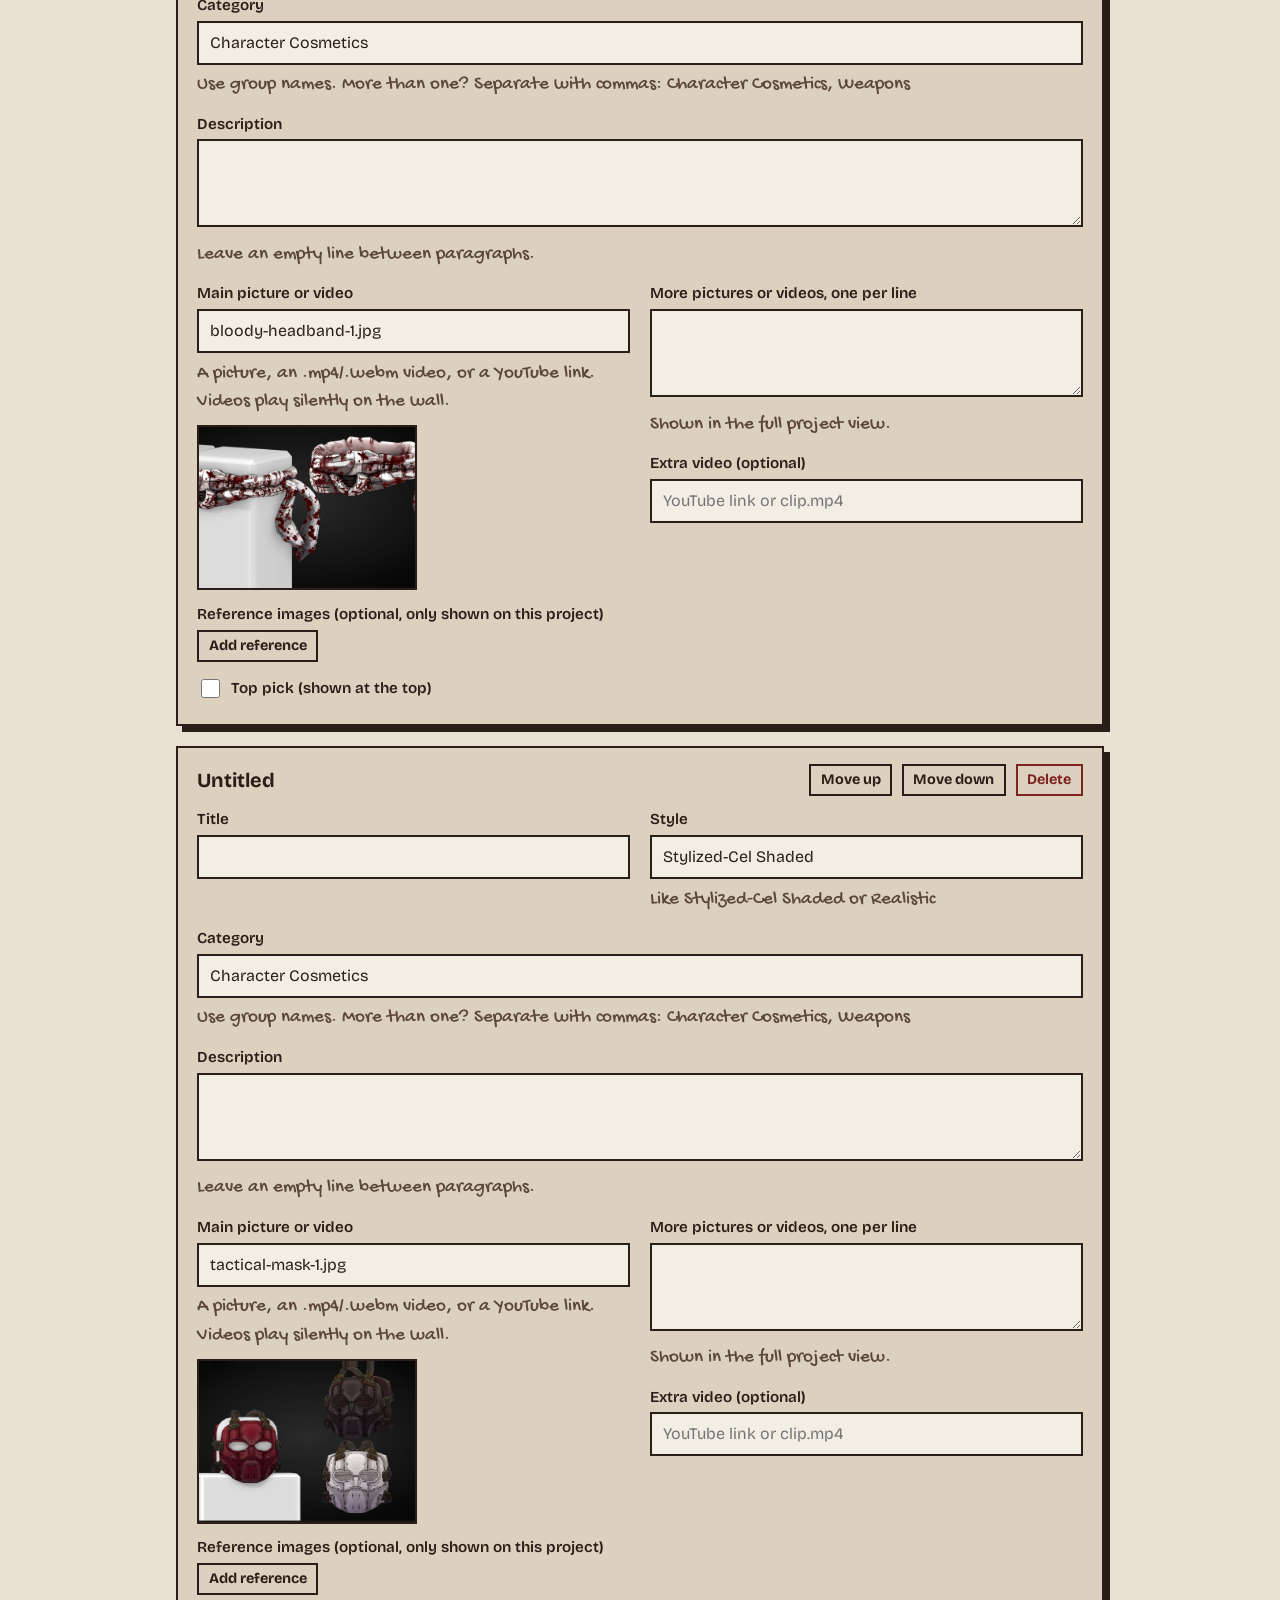
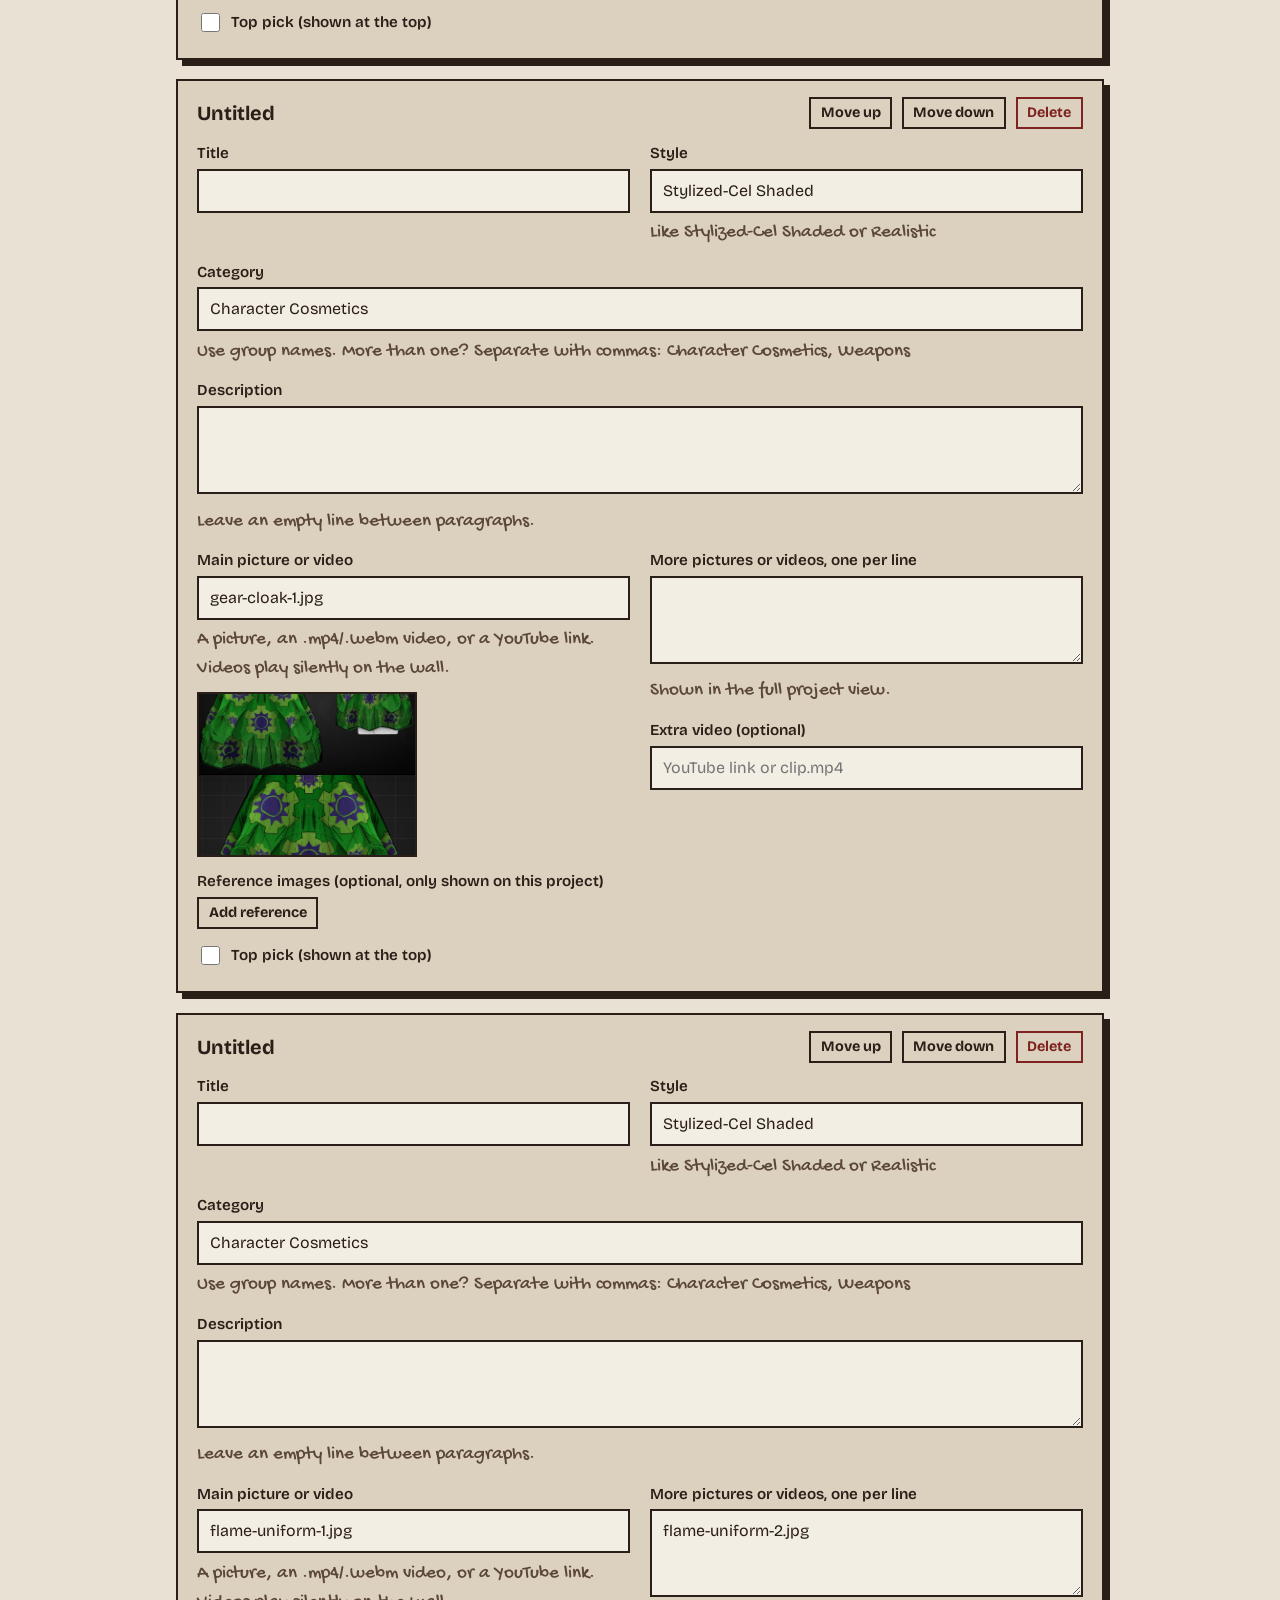
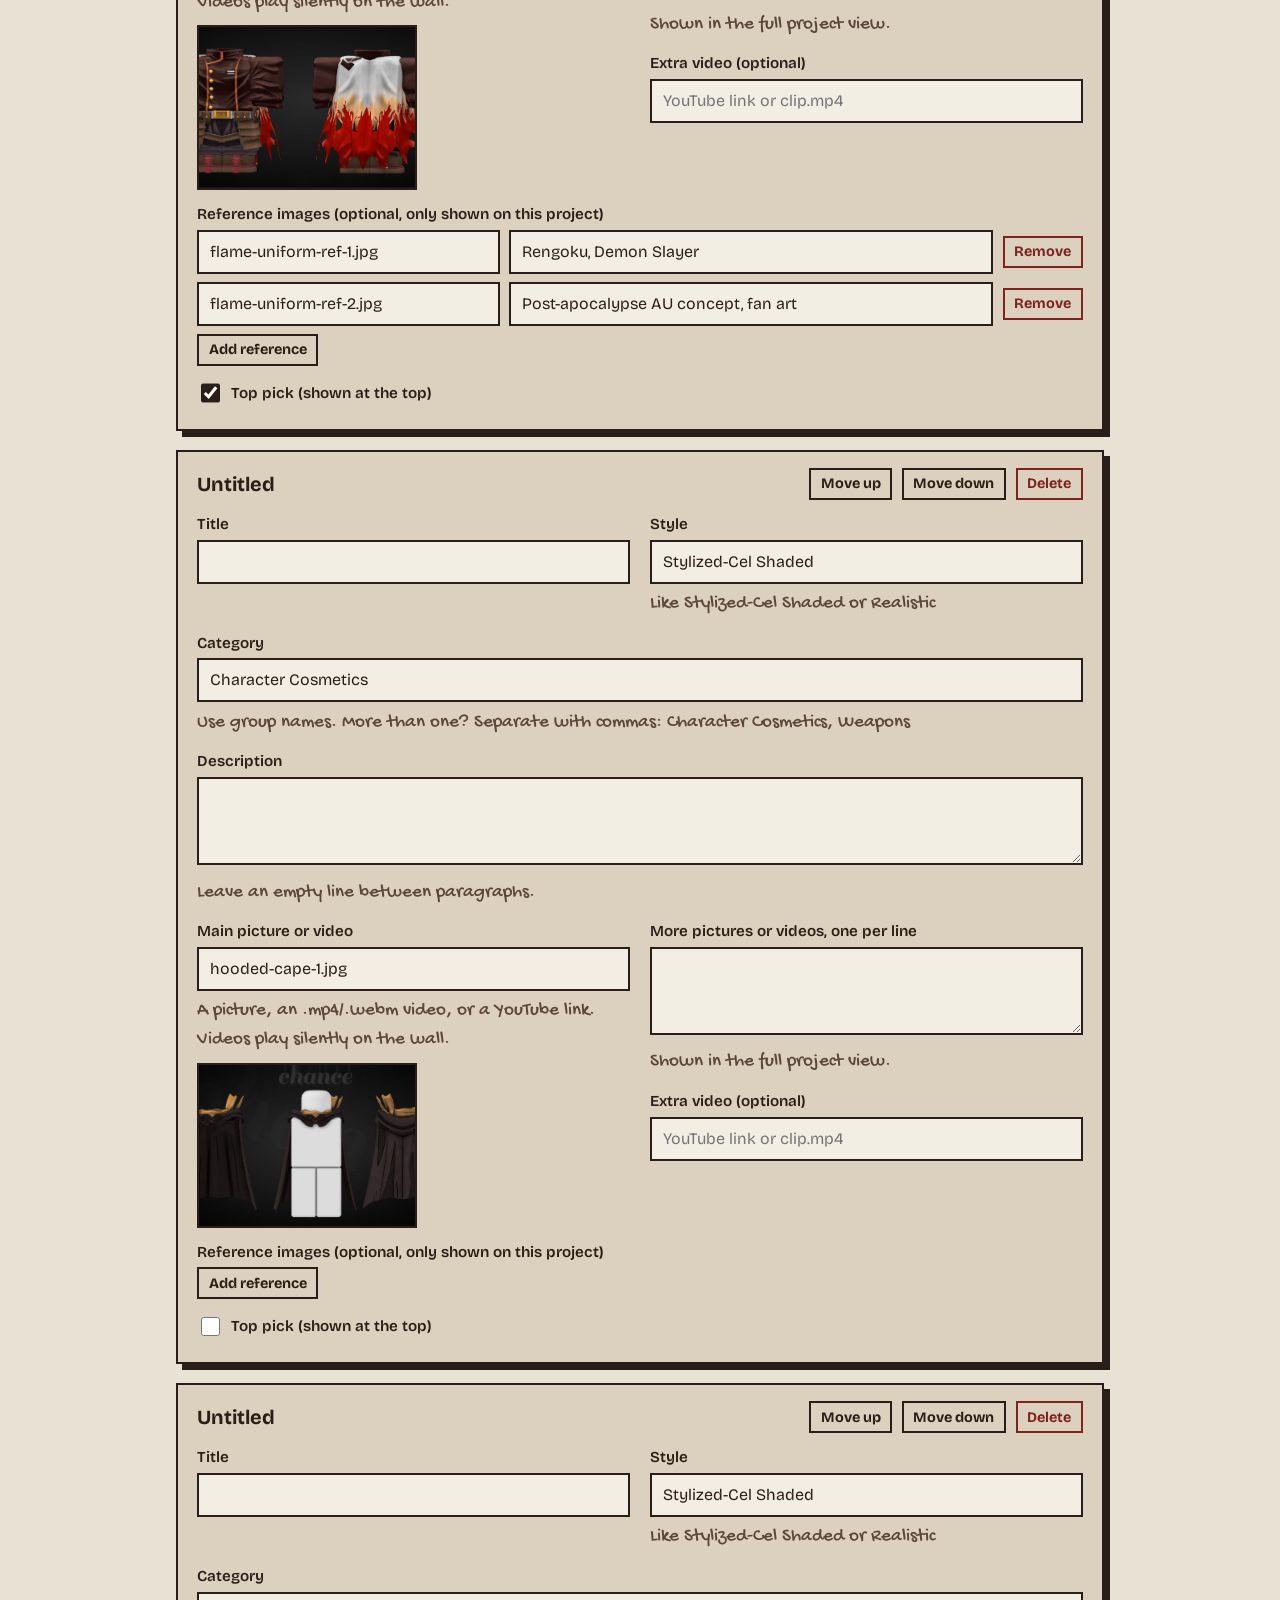
==== commit 3e8496bd: "Add files via upload" ====
--- a/editor.html
+++ b/editor.html
@@ -191,7 +191,7 @@
     // titles + buttons
     S.labels = S.labels || {};
     const LB = S.labels;
-    const labelNames = [["work", "Work section title"], ["workNote", "Note next to Work"], ["about", "About section title"], ["howIWork", "\"What I do\" title"], ["soFar", "Timeline title"], ["skills", "Skills section title"], ["contact", "Contact menu link"], ["badge", "Badge next to \"3D artist\""], ["heroButton1", "First button"], ["heroButton2", "Second button"], ["contactTitle", "Contact big title"], ["contactText", "Contact text"]];
+    const labelNames = [["work", "Work section title"], ["topPicks", "Top picks title"], ["workNote", "Note next to Work"], ["about", "About section title"], ["howIWork", "\"What I do\" title"], ["soFar", "Timeline title"], ["skills", "Skills section title"], ["contact", "Contact menu link"], ["badge", "Badge next to \"3D artist\""], ["heroButton1", "First button"], ["heroButton2", "Second button"], ["contactTitle", "Contact big title"], ["contactText", "Contact text"]];
     app.append(h("section", {},
       h("h2", { text: "Titles & buttons" }),
       h("p", { class: "help", text: "Change the words used around the site. Menu links use the section titles." }),
@@ -284,7 +284,7 @@
               field("Extra video (optional)", p, "video", { ph: "YouTube link or clip.mp4" }))),
           h("label", { text: "Reference images (optional, only shown on this project)" }),
           rows(p.references, ["image", "credit"], ["File name, like ref.jpg", "Credit, like Character, Game"], "Add reference", { image: "", credit: "" }),
-          h("label", { class: "check", for: "feat" + i }, feat, "Featured (big frame)")));
+          h("label", { class: "check", for: "feat" + i }, feat, "Top pick (shown at the top)")));
       });
     };
     drawProjects();
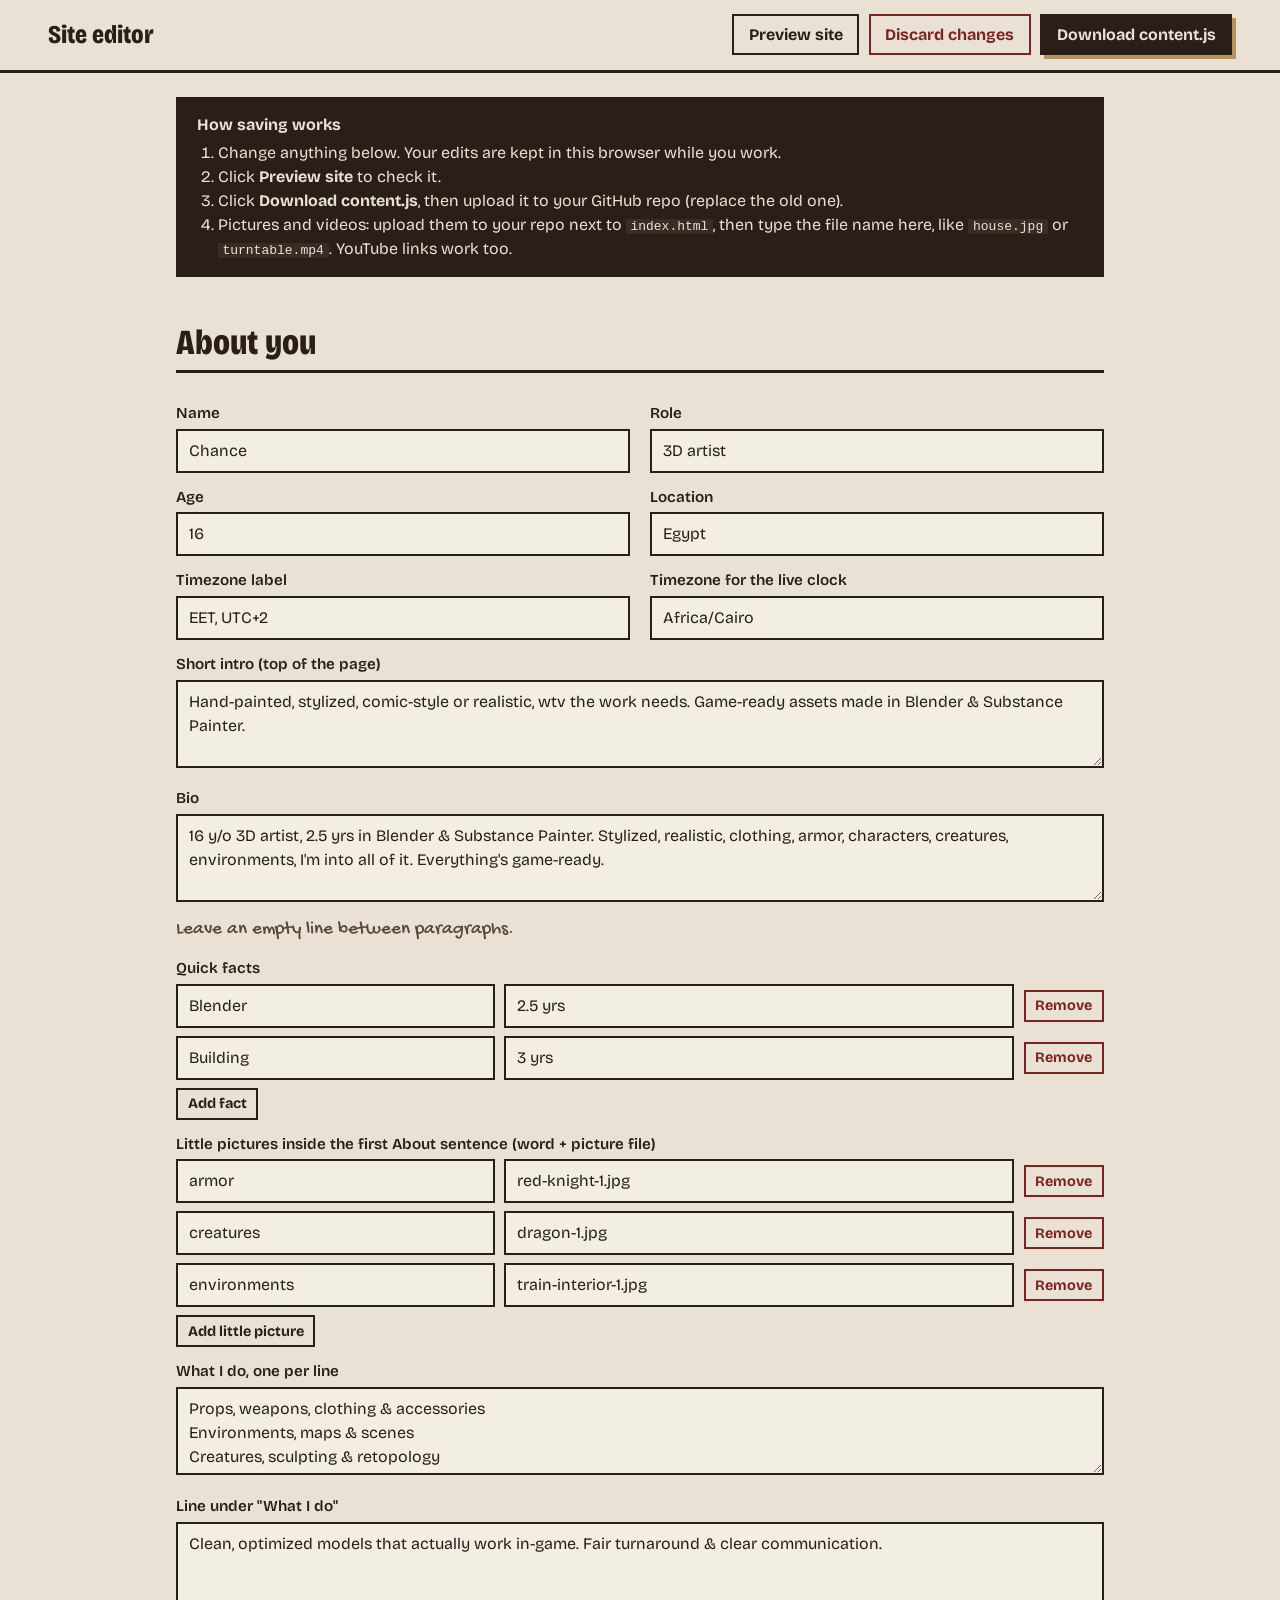
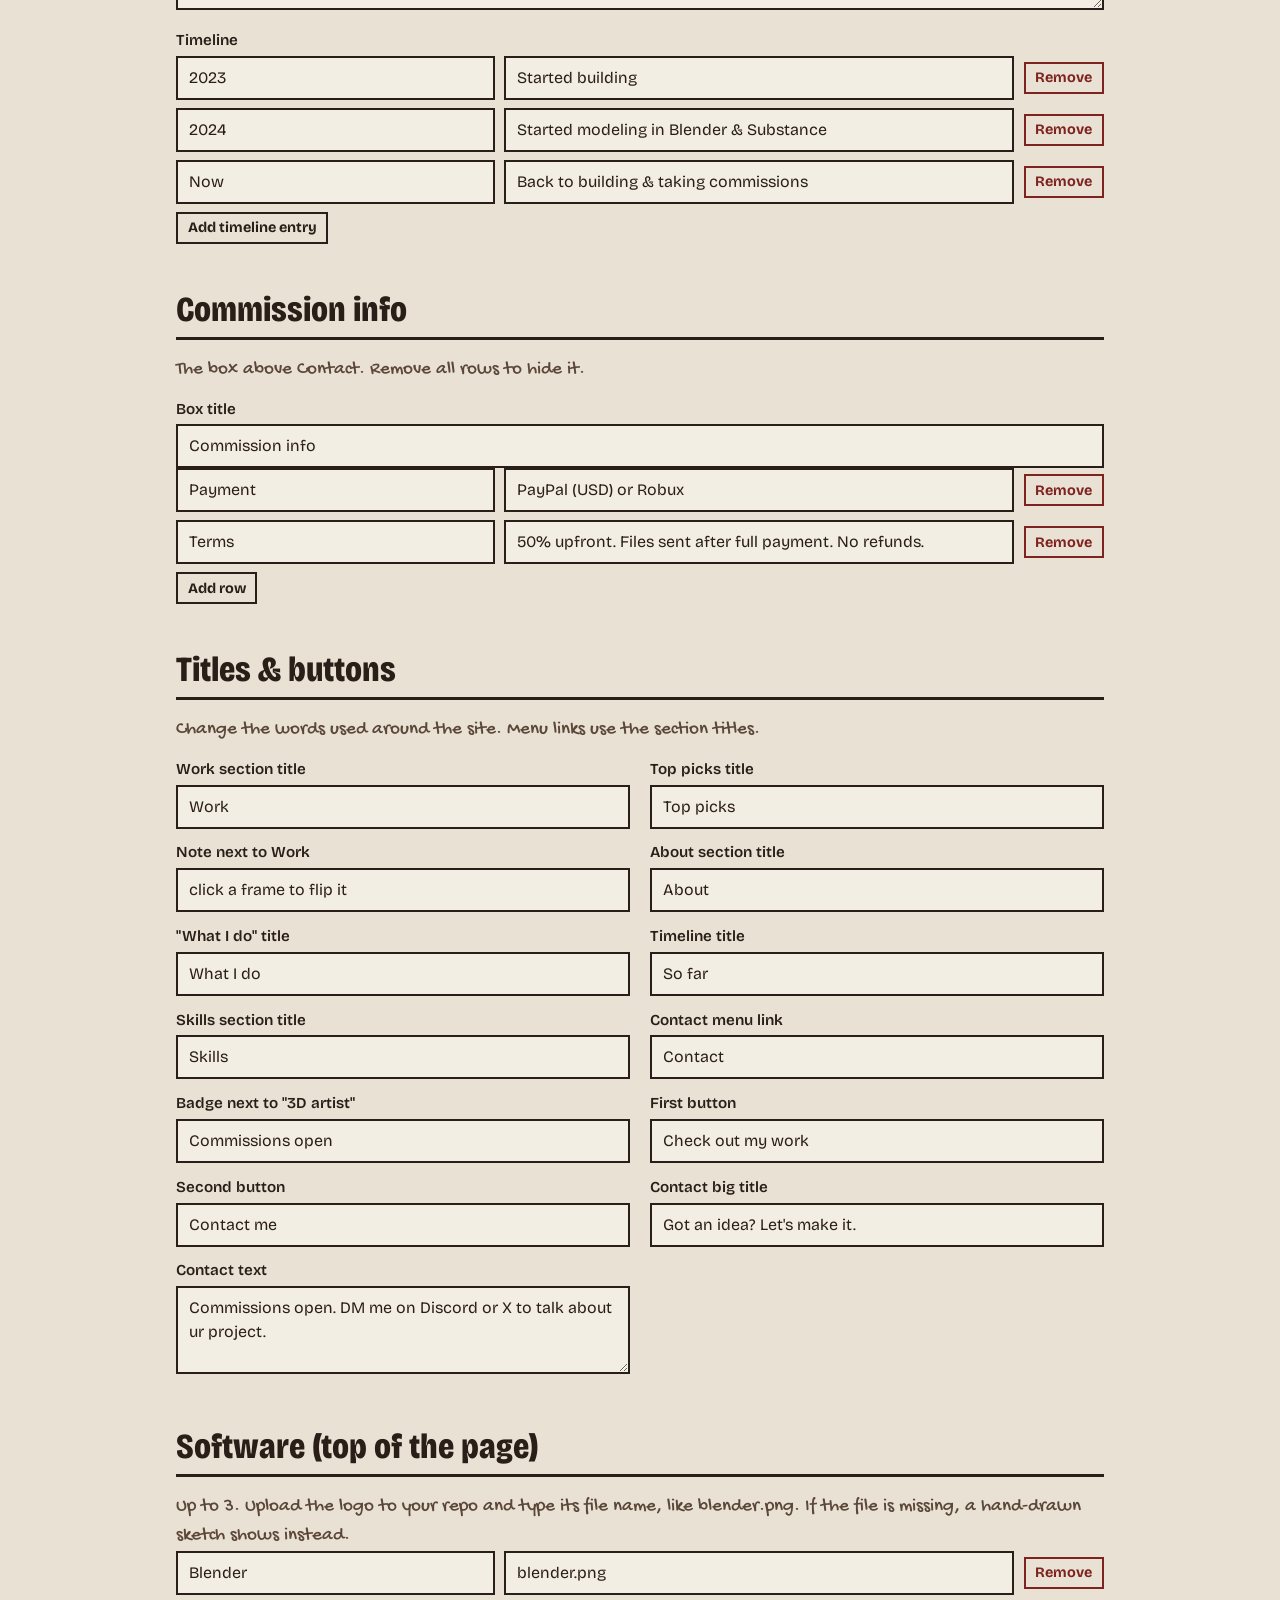
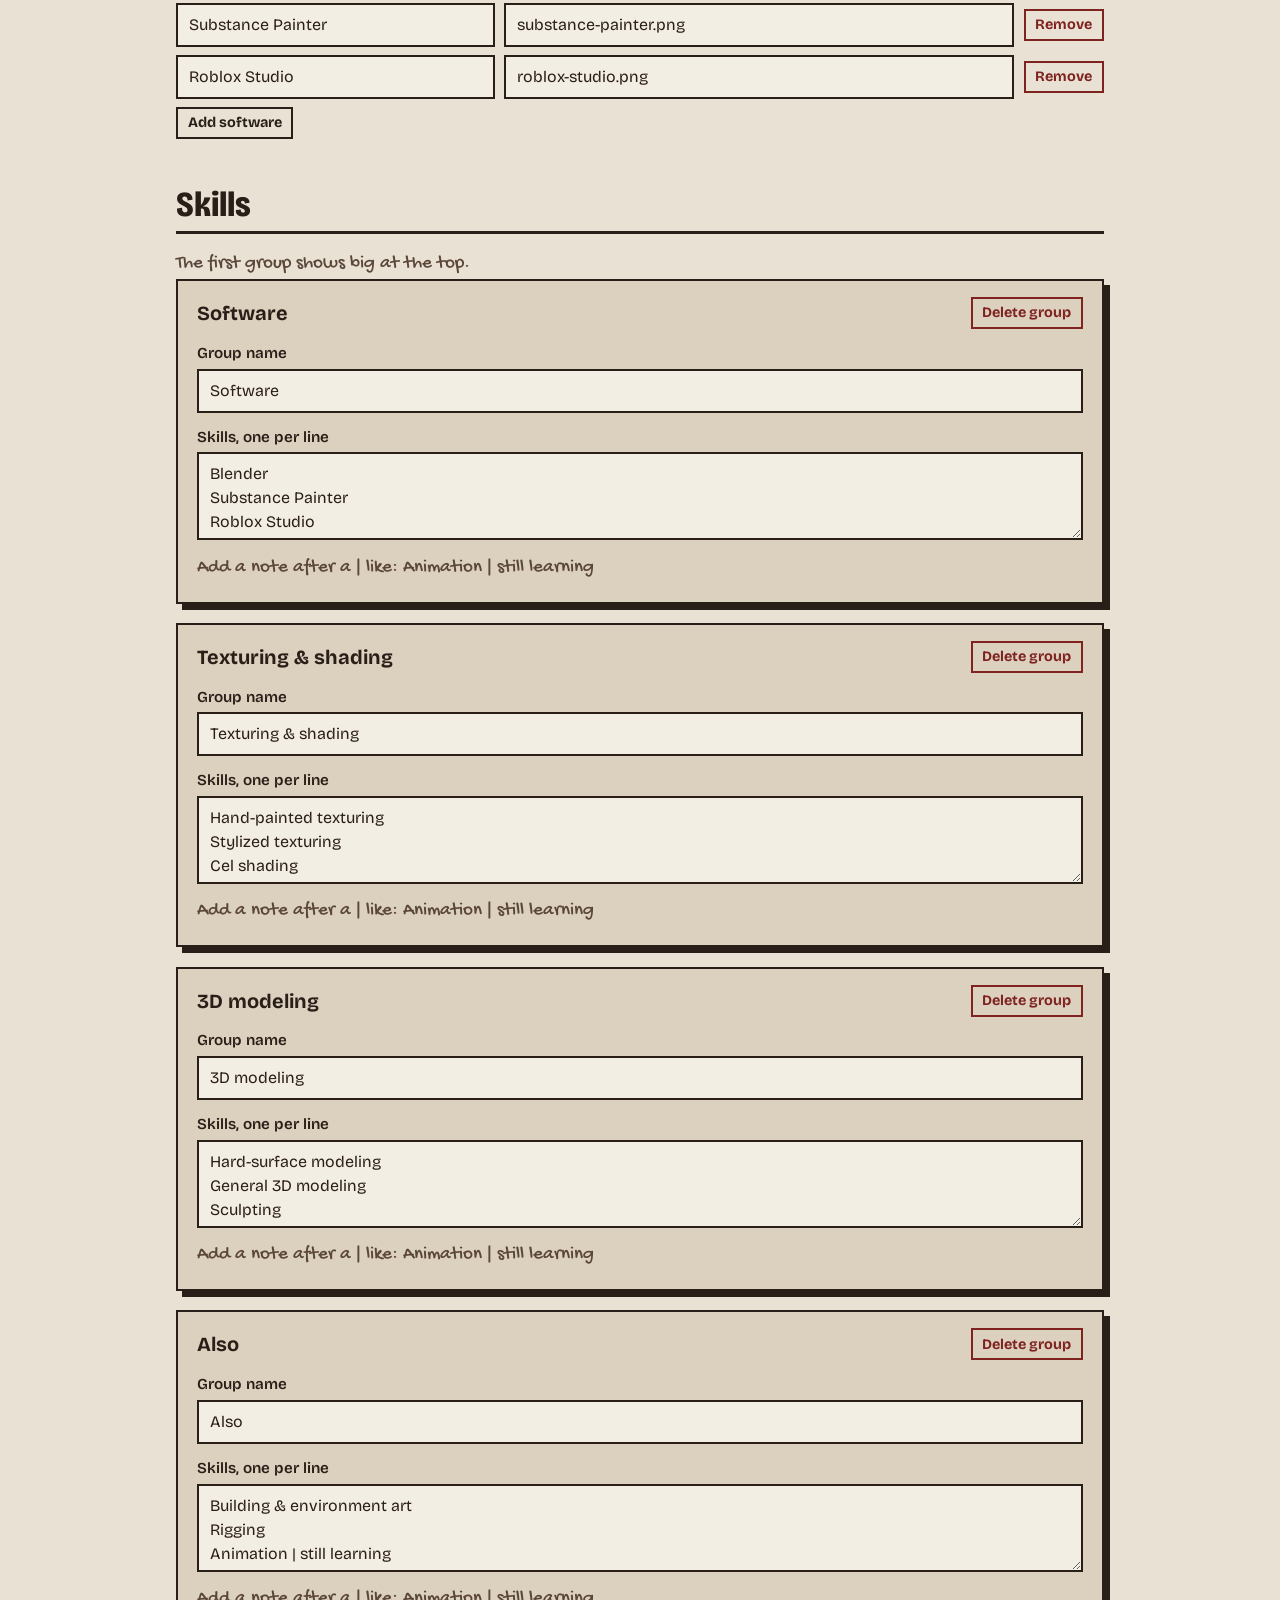
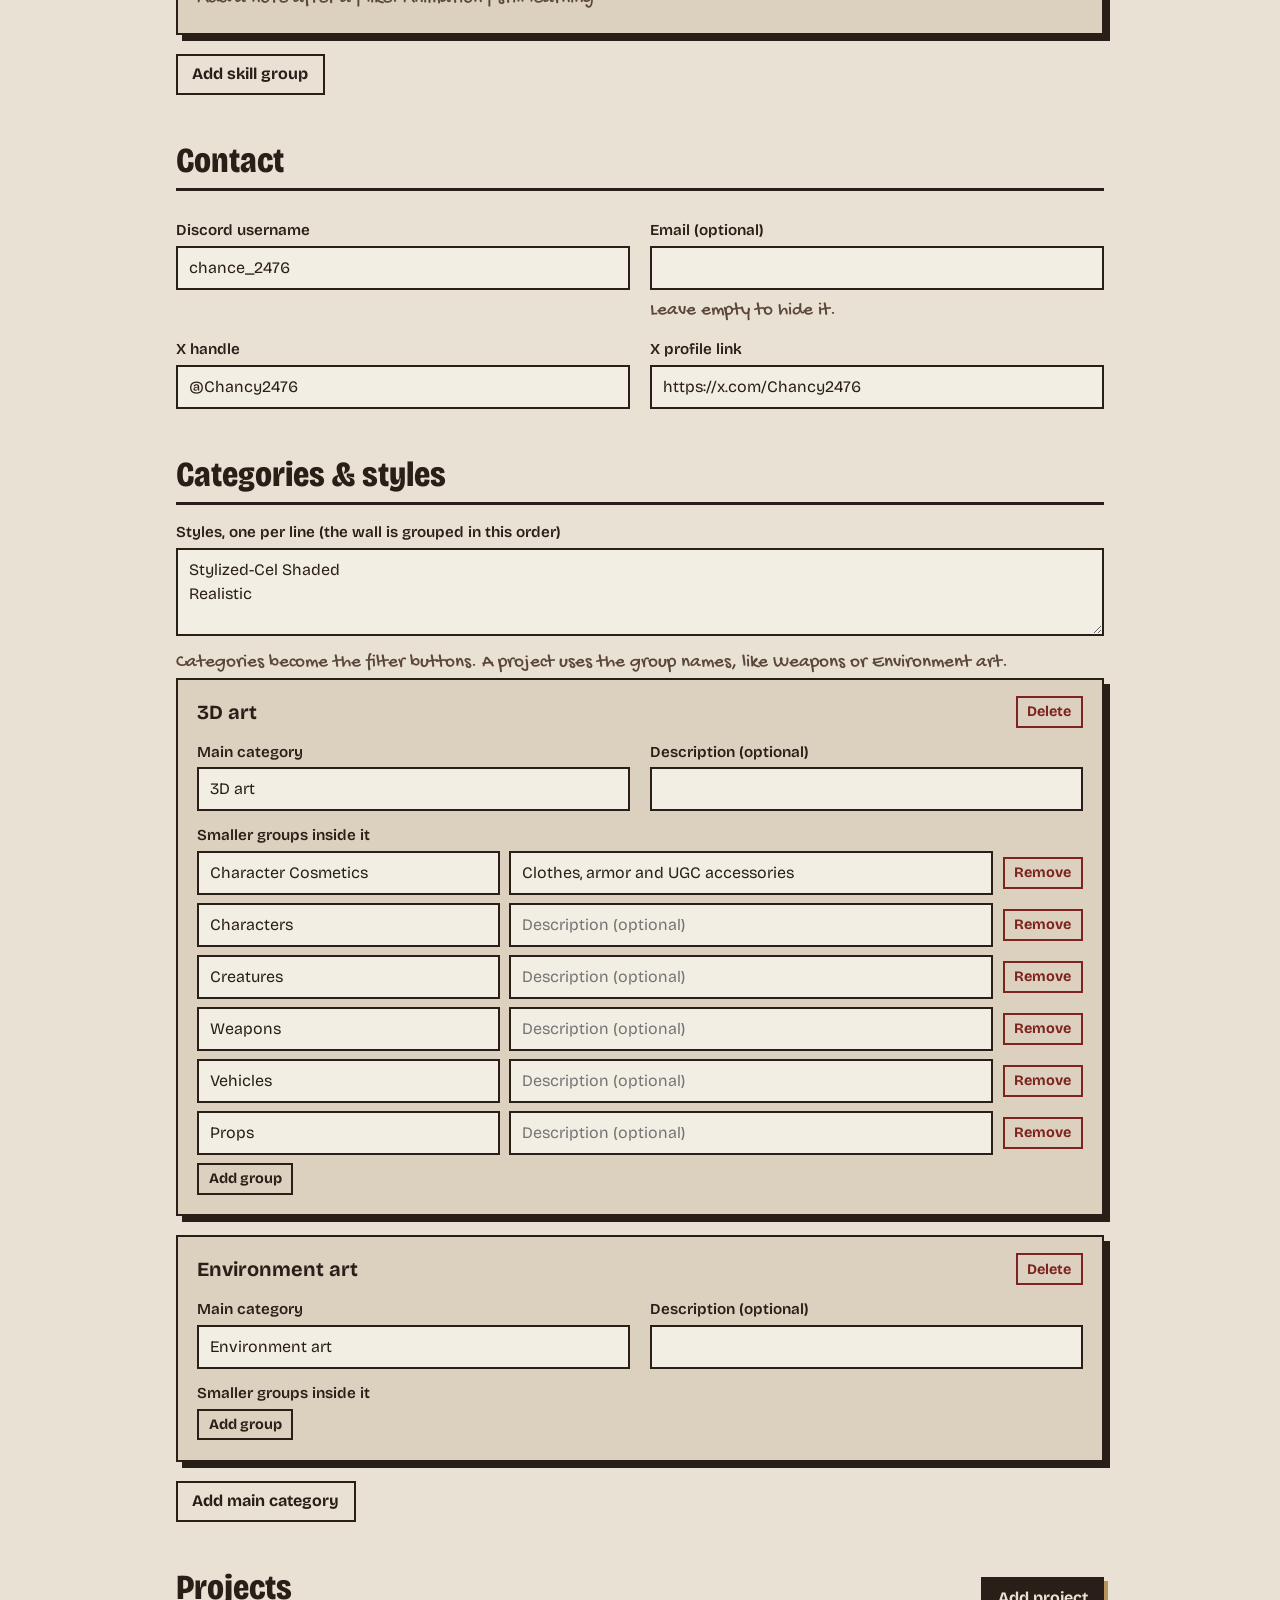
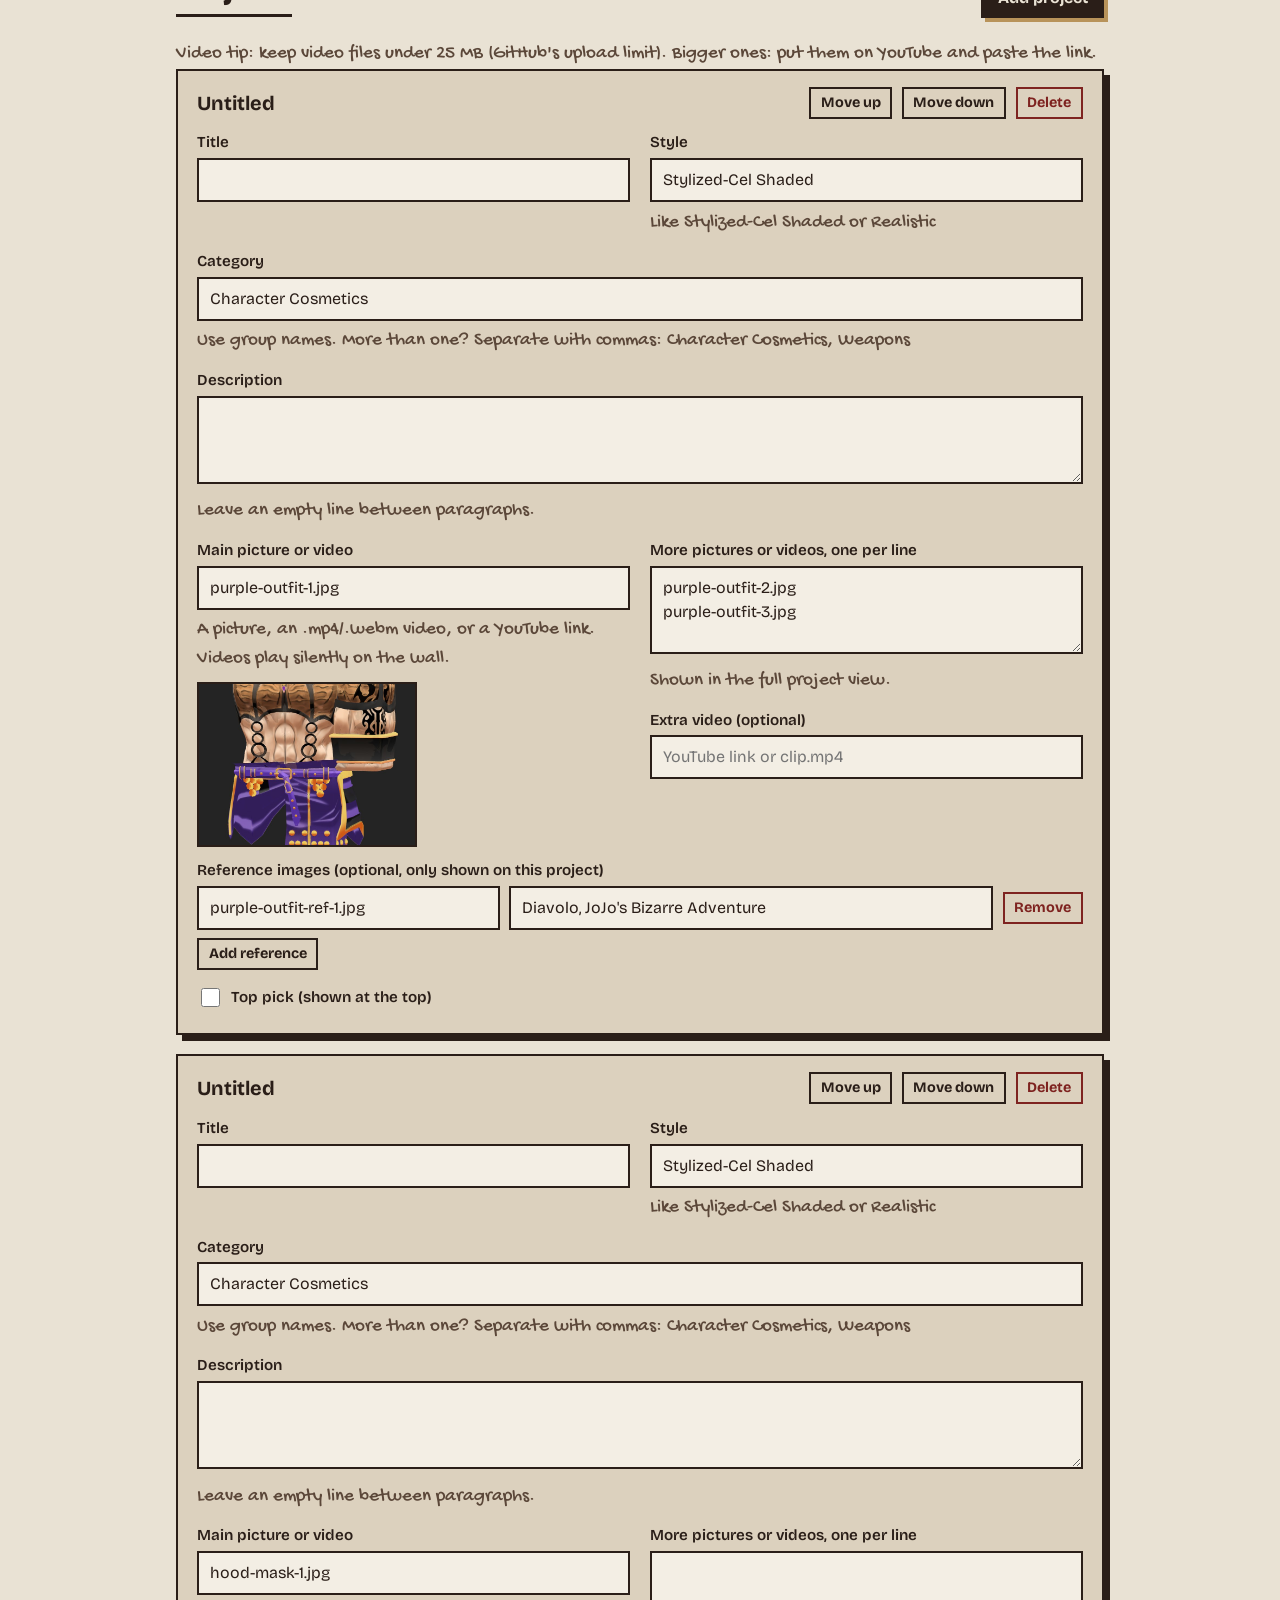
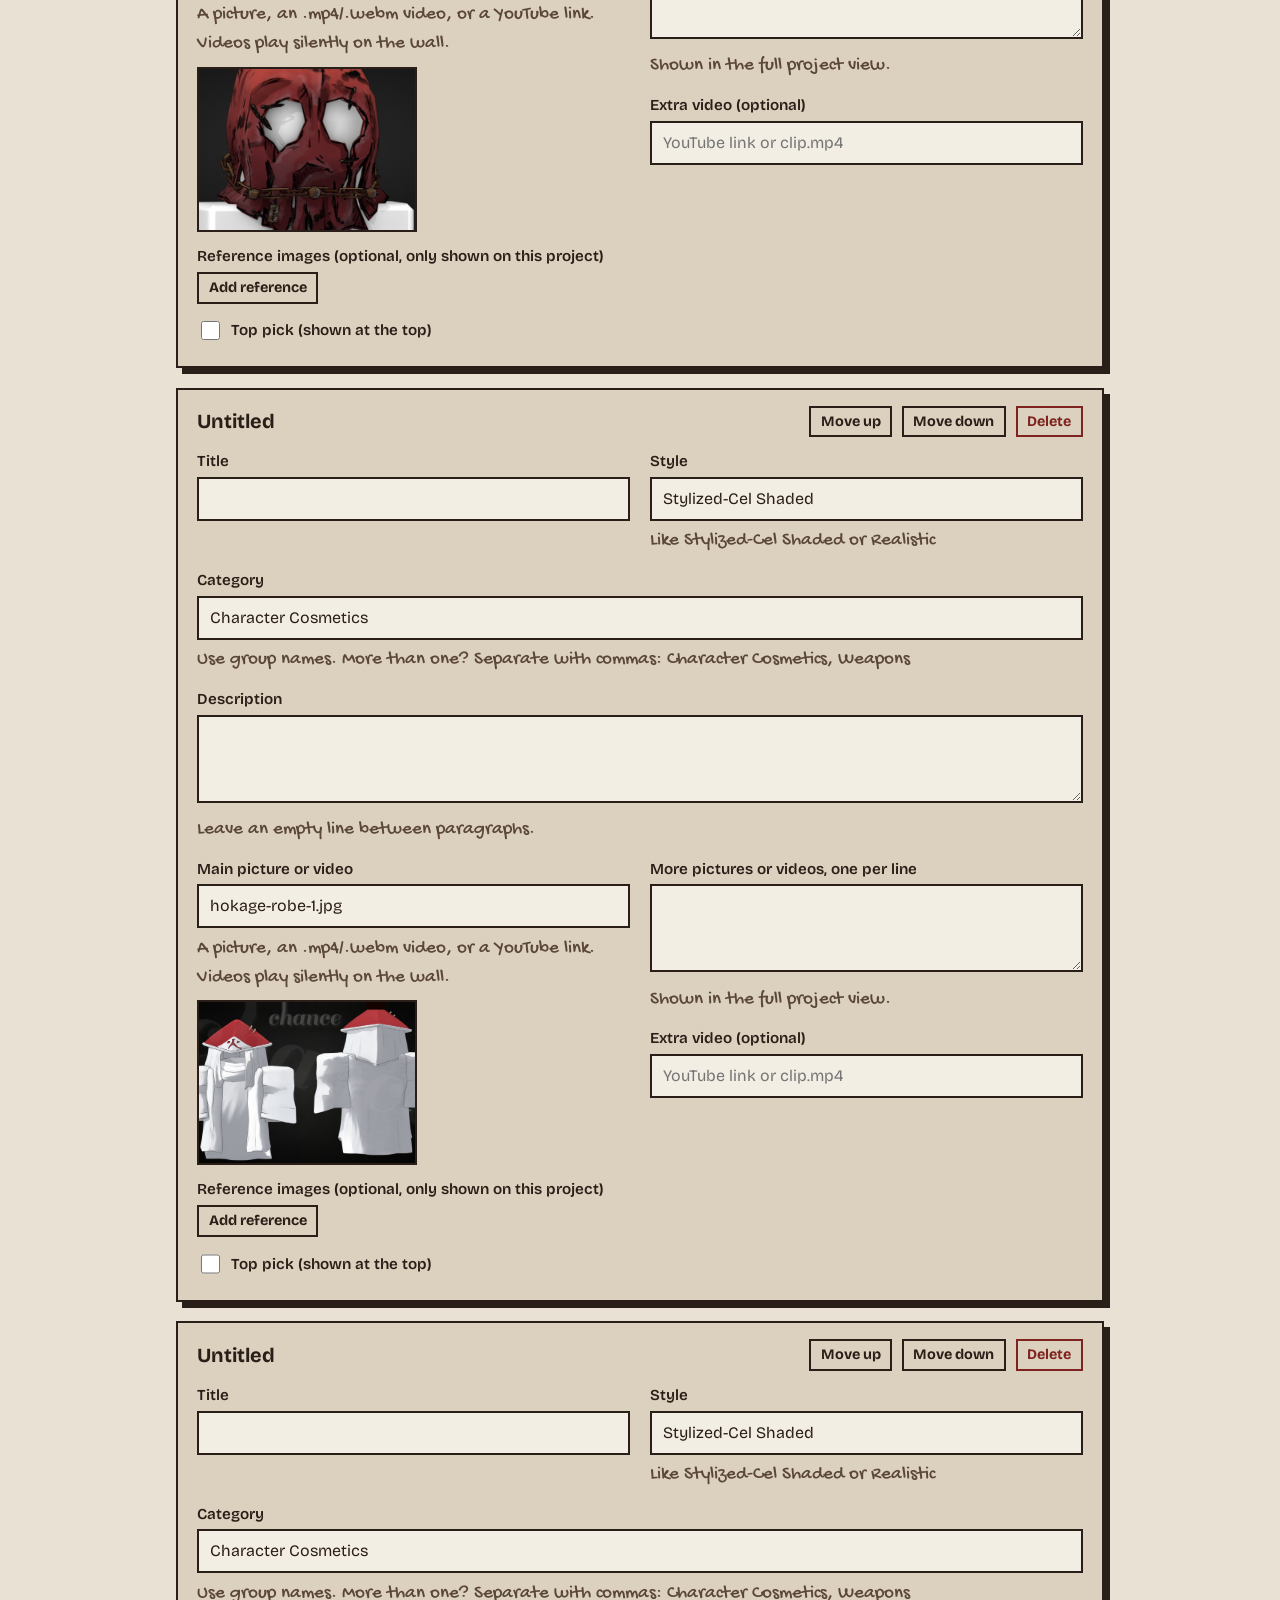
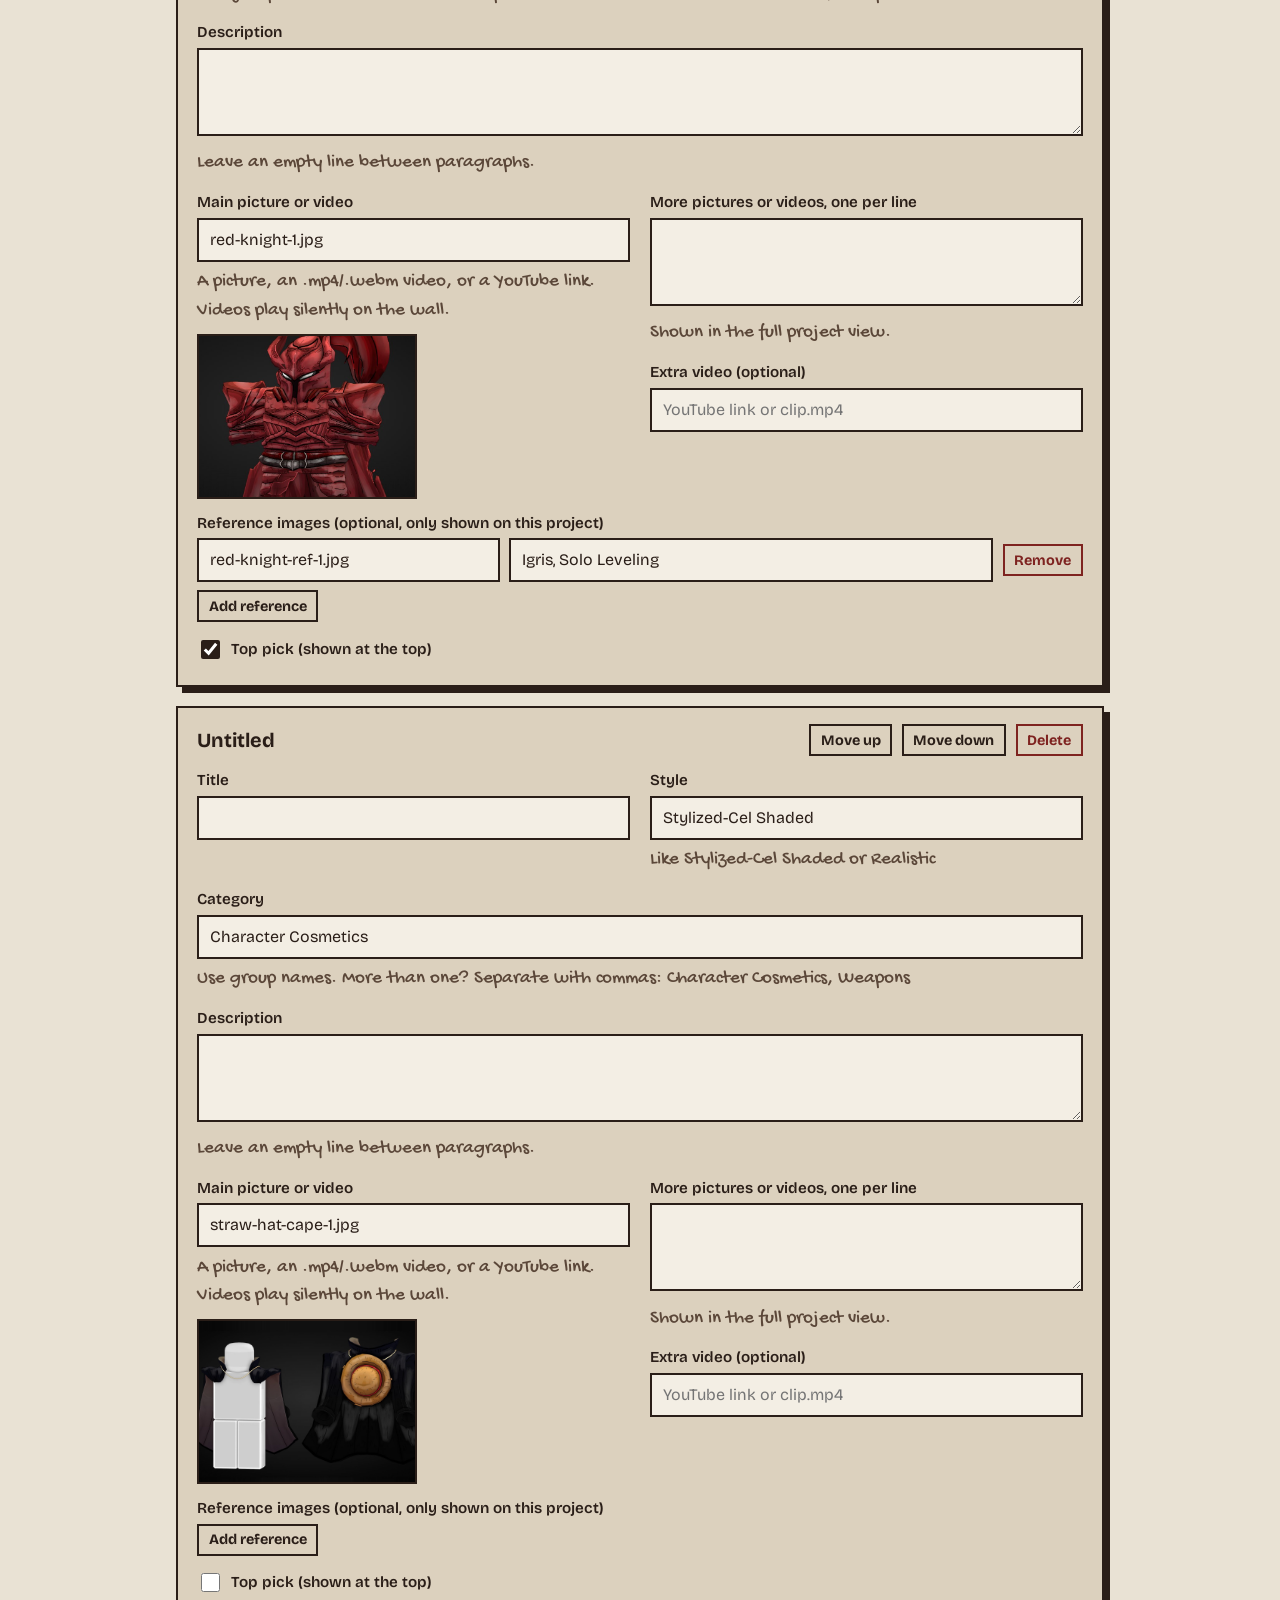
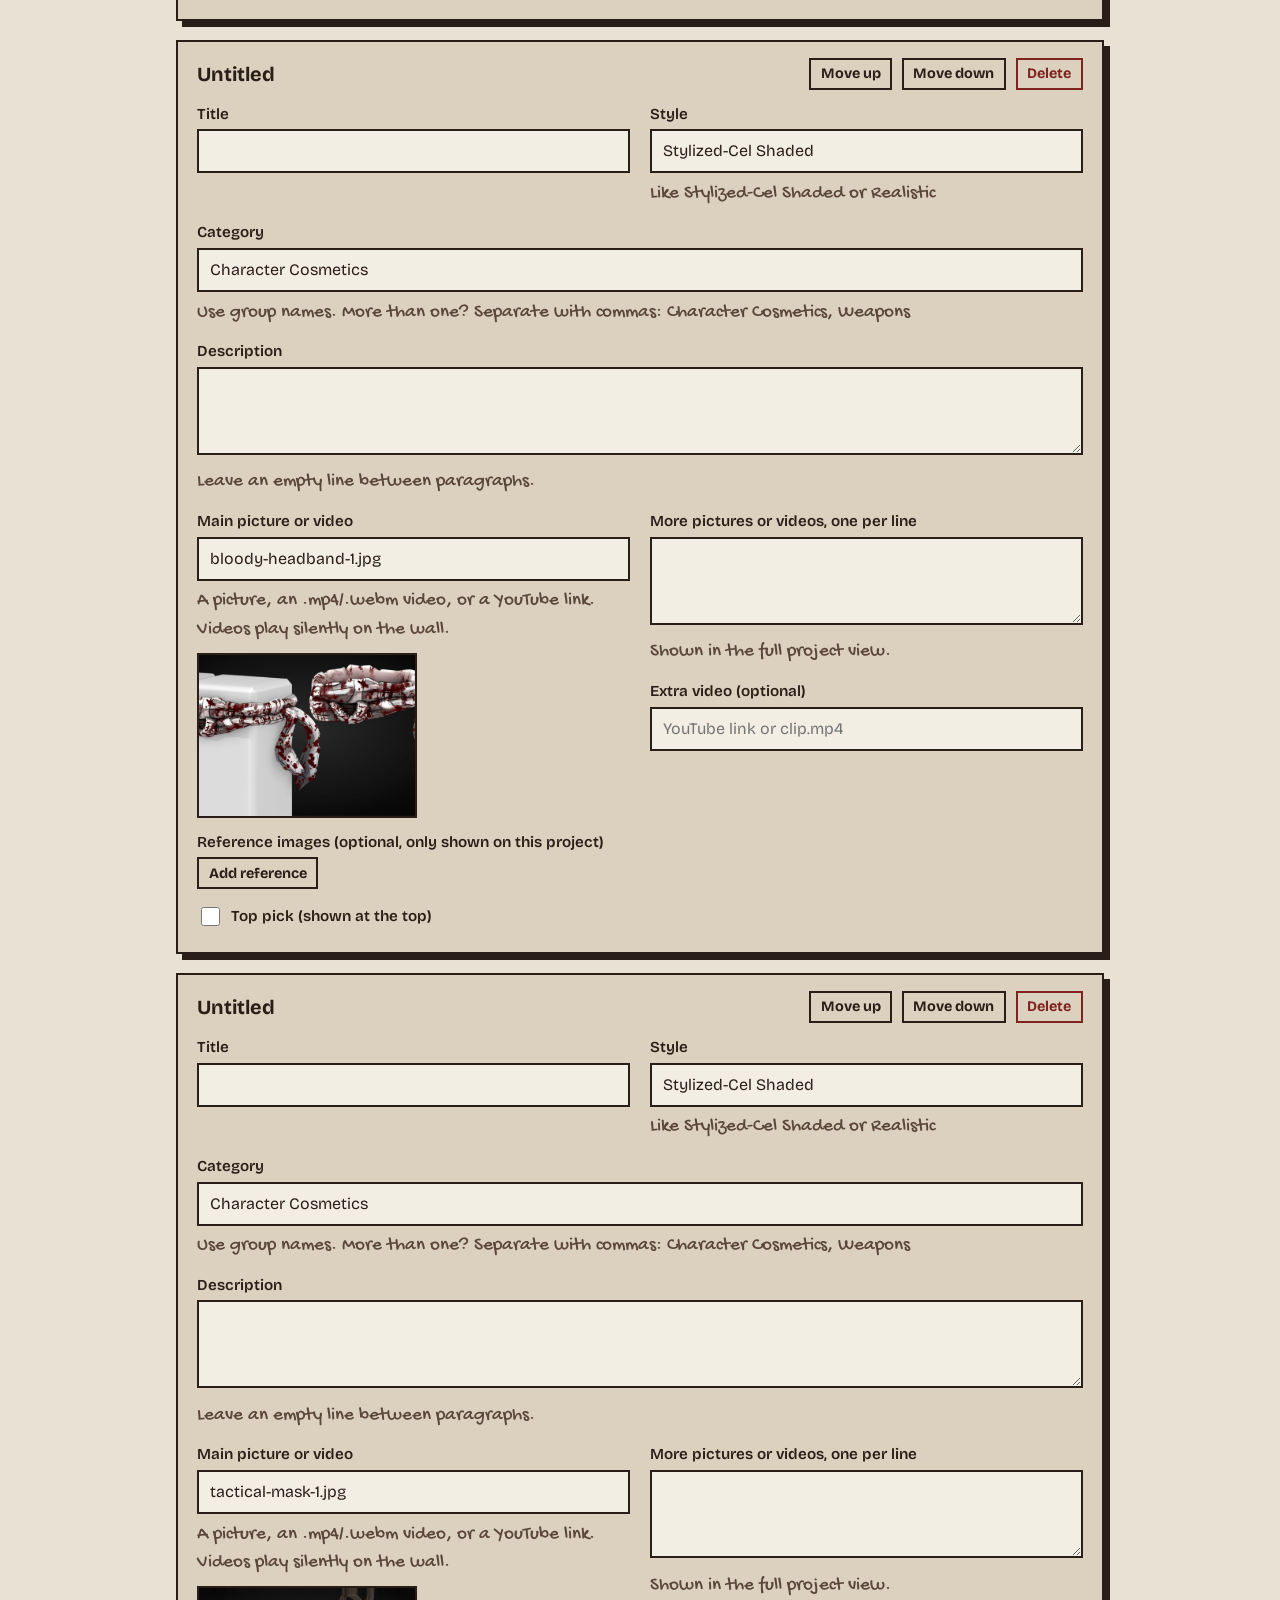
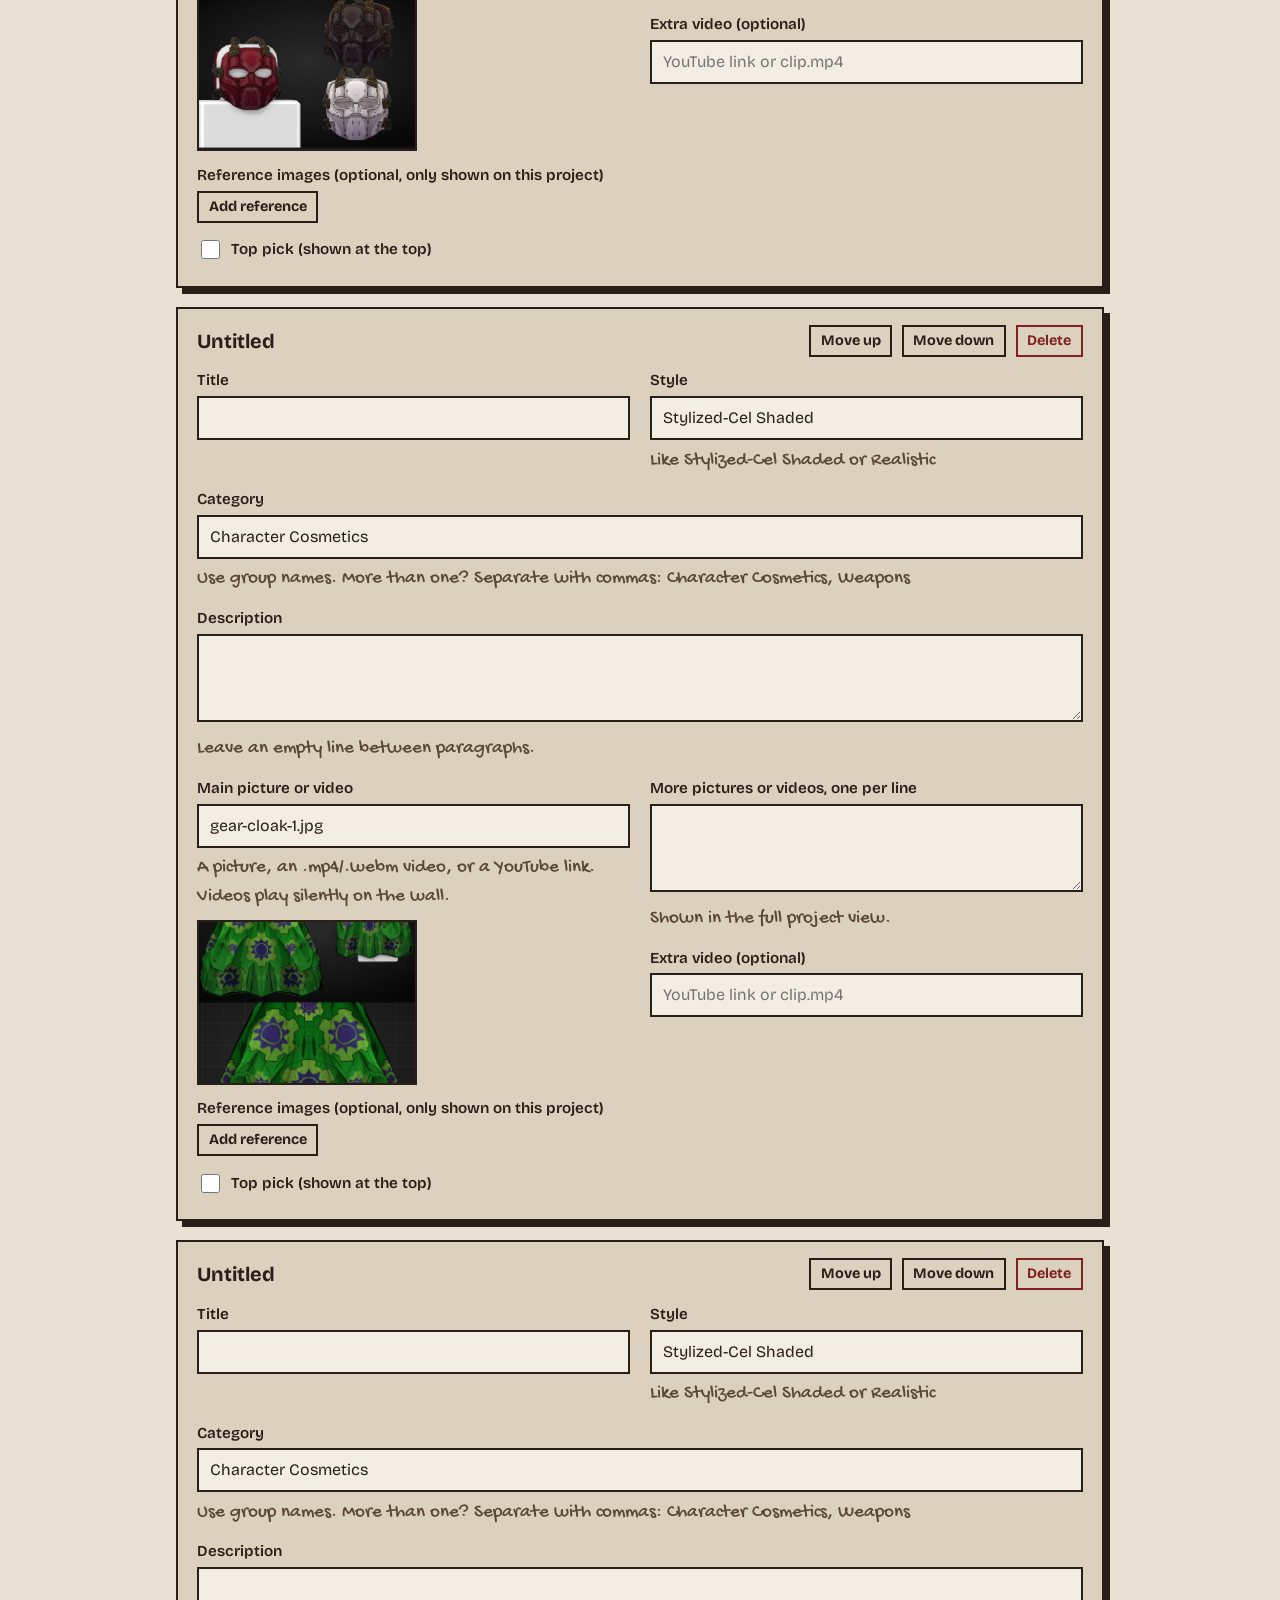
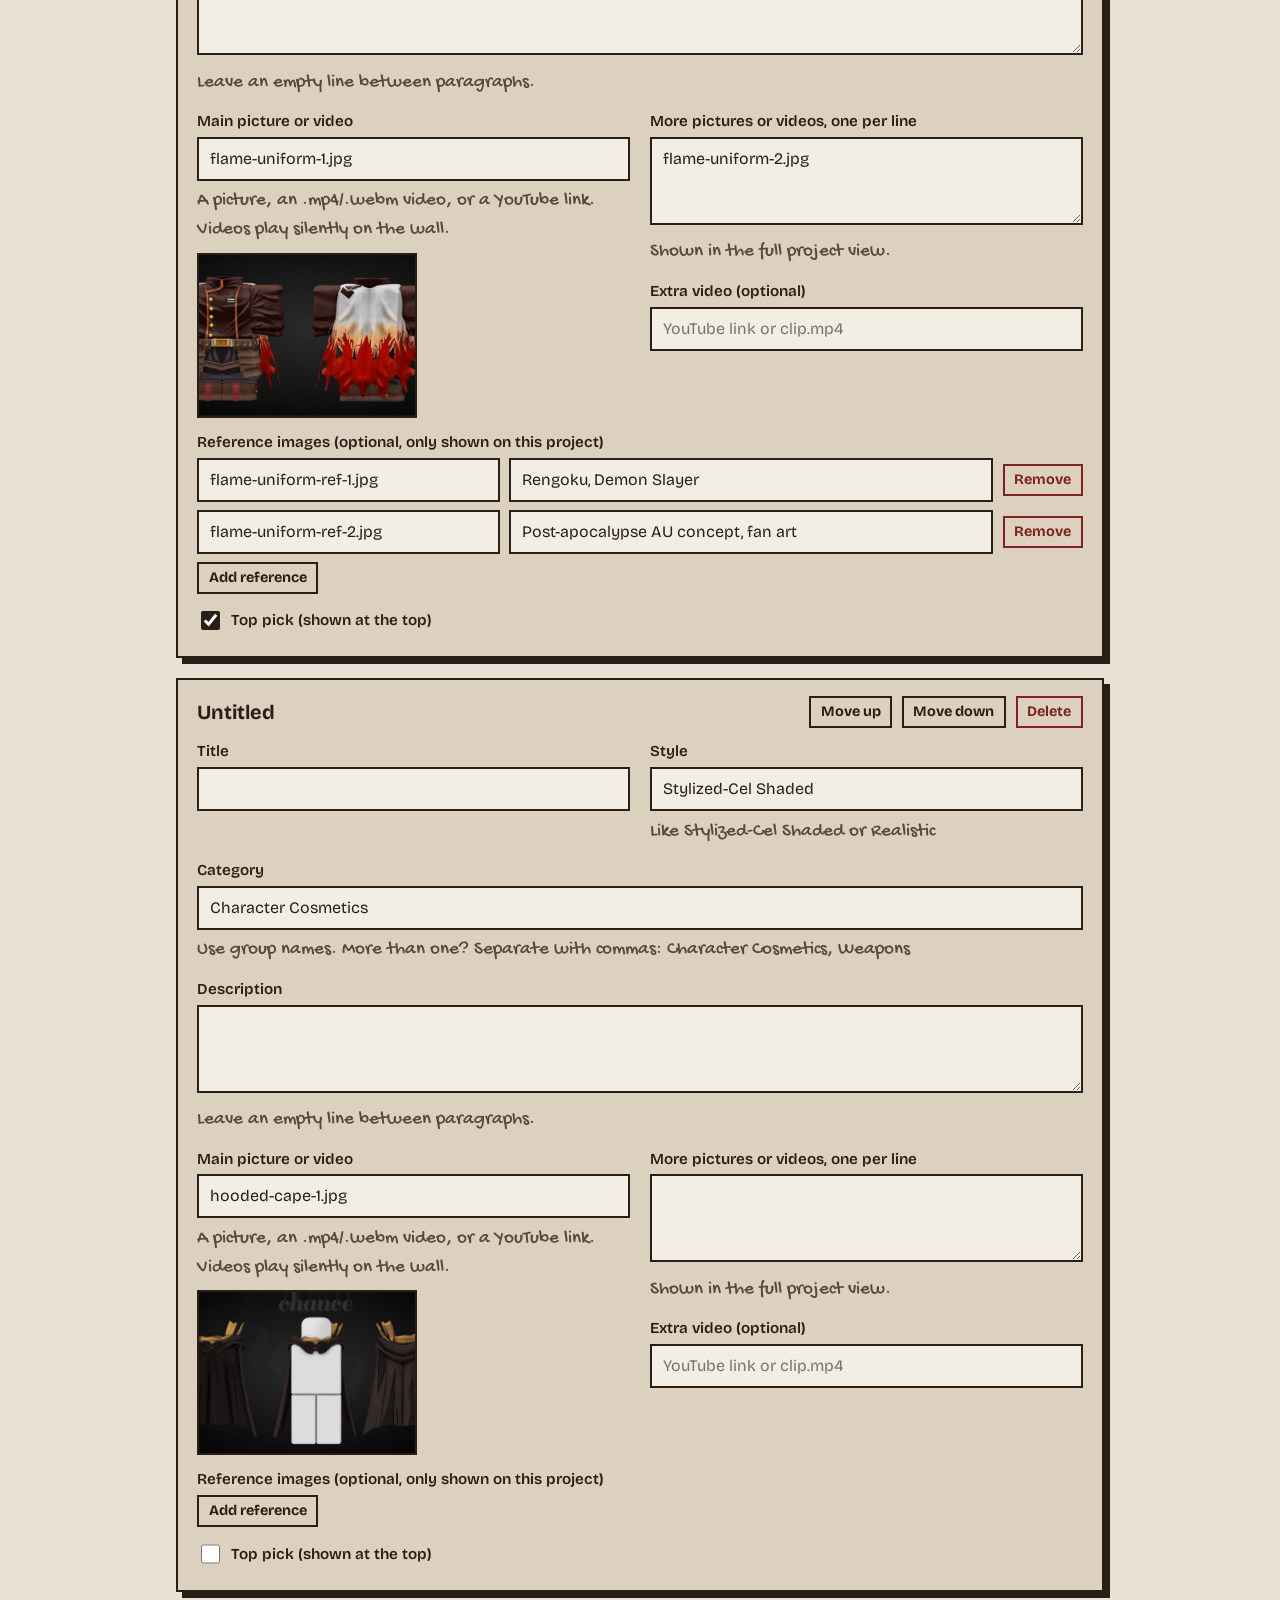
==== commit b1320b9d: "Add files via upload" ====
--- a/editor.html
+++ b/editor.html
@@ -81,7 +81,7 @@
   if (!S) S = JSON.parse(JSON.stringify(original));
   S.profile = S.profile || {}; S.contact = S.contact || {};
   ["timeline", "skills", "projects", "tools"].forEach(k => S[k] = S[k] || []);
-  ["bio", "facts", "process", "services"].forEach(k => S.profile[k] = S.profile[k] || []);
+  ["bio", "facts", "process", "services", "inlinePics"].forEach(k => S.profile[k] = S.profile[k] || []);
 
   const app = document.getElementById("app");
   const status = document.getElementById("status");
@@ -173,6 +173,8 @@
       field("Bio", P, "bio", Object.assign({ area: true, hint: "Leave an empty line between paragraphs." }, paras)),
       h("label", { text: "Quick facts" }),
       rows(P.facts, ["label", "value"], ["Label", "Value"], "Add fact", { label: "", value: "" }),
+      h("label", { text: "Little pictures inside the first About sentence (word + picture file)" }),
+      rows(P.inlinePics, ["word", "image"], ["Word from the sentence, like armor", "Picture, like red-knight-1.jpg"], "Add little picture", { word: "", image: "" }),
       field("What I do, one per line", P, "services", Object.assign({ area: true }, lines)),
       field("Line under \"What I do\"", P, "servicesNote", { area: true }),
       h("label", { text: "Timeline" }),
@@ -315,7 +317,7 @@
     S = JSON.parse(JSON.stringify(original));
     S.profile = S.profile || {}; S.contact = S.contact || {};
     ["timeline", "skills", "projects", "tools"].forEach(k => S[k] = S[k] || []);
-    ["bio", "facts", "process", "services"].forEach(k => S.profile[k] = S.profile[k] || []);
+    ["bio", "facts", "process", "services", "inlinePics"].forEach(k => S.profile[k] = S.profile[k] || []);
     render(); status.textContent = "Back to the live content";
   });
   render();
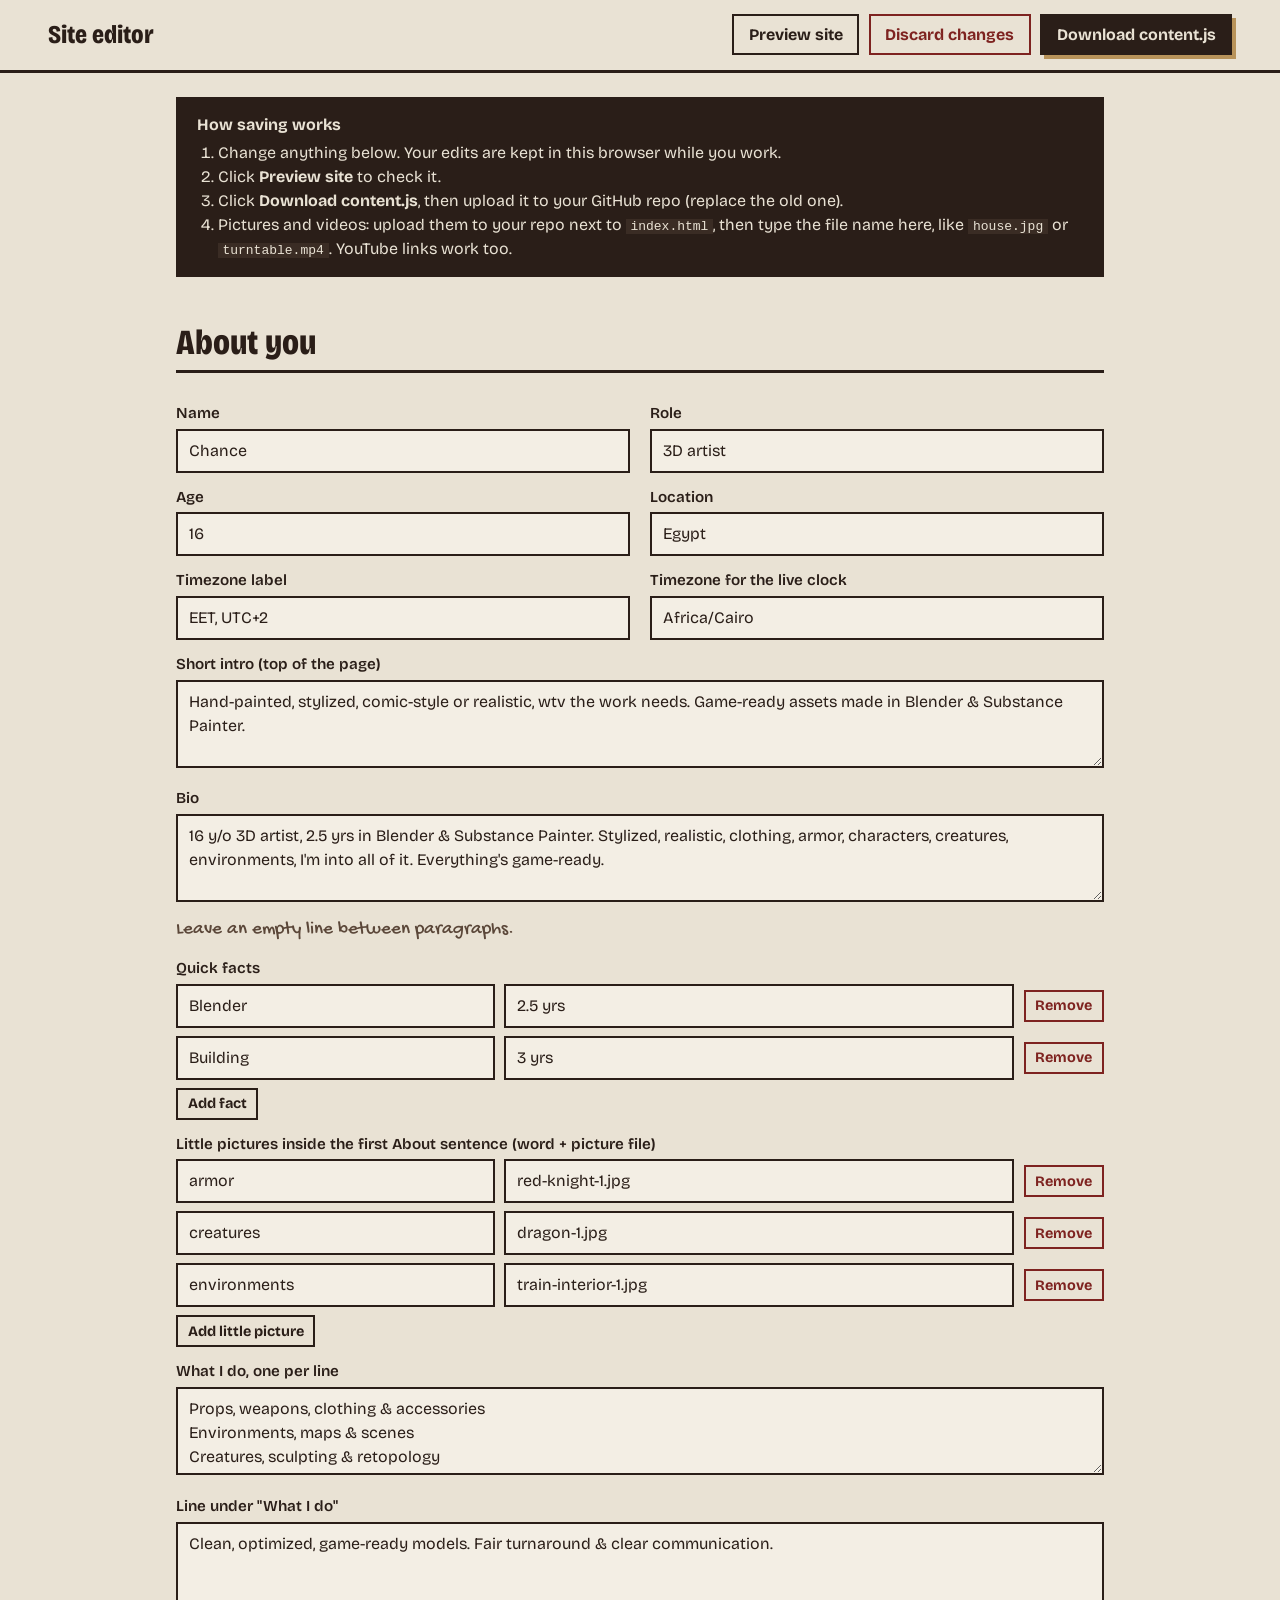
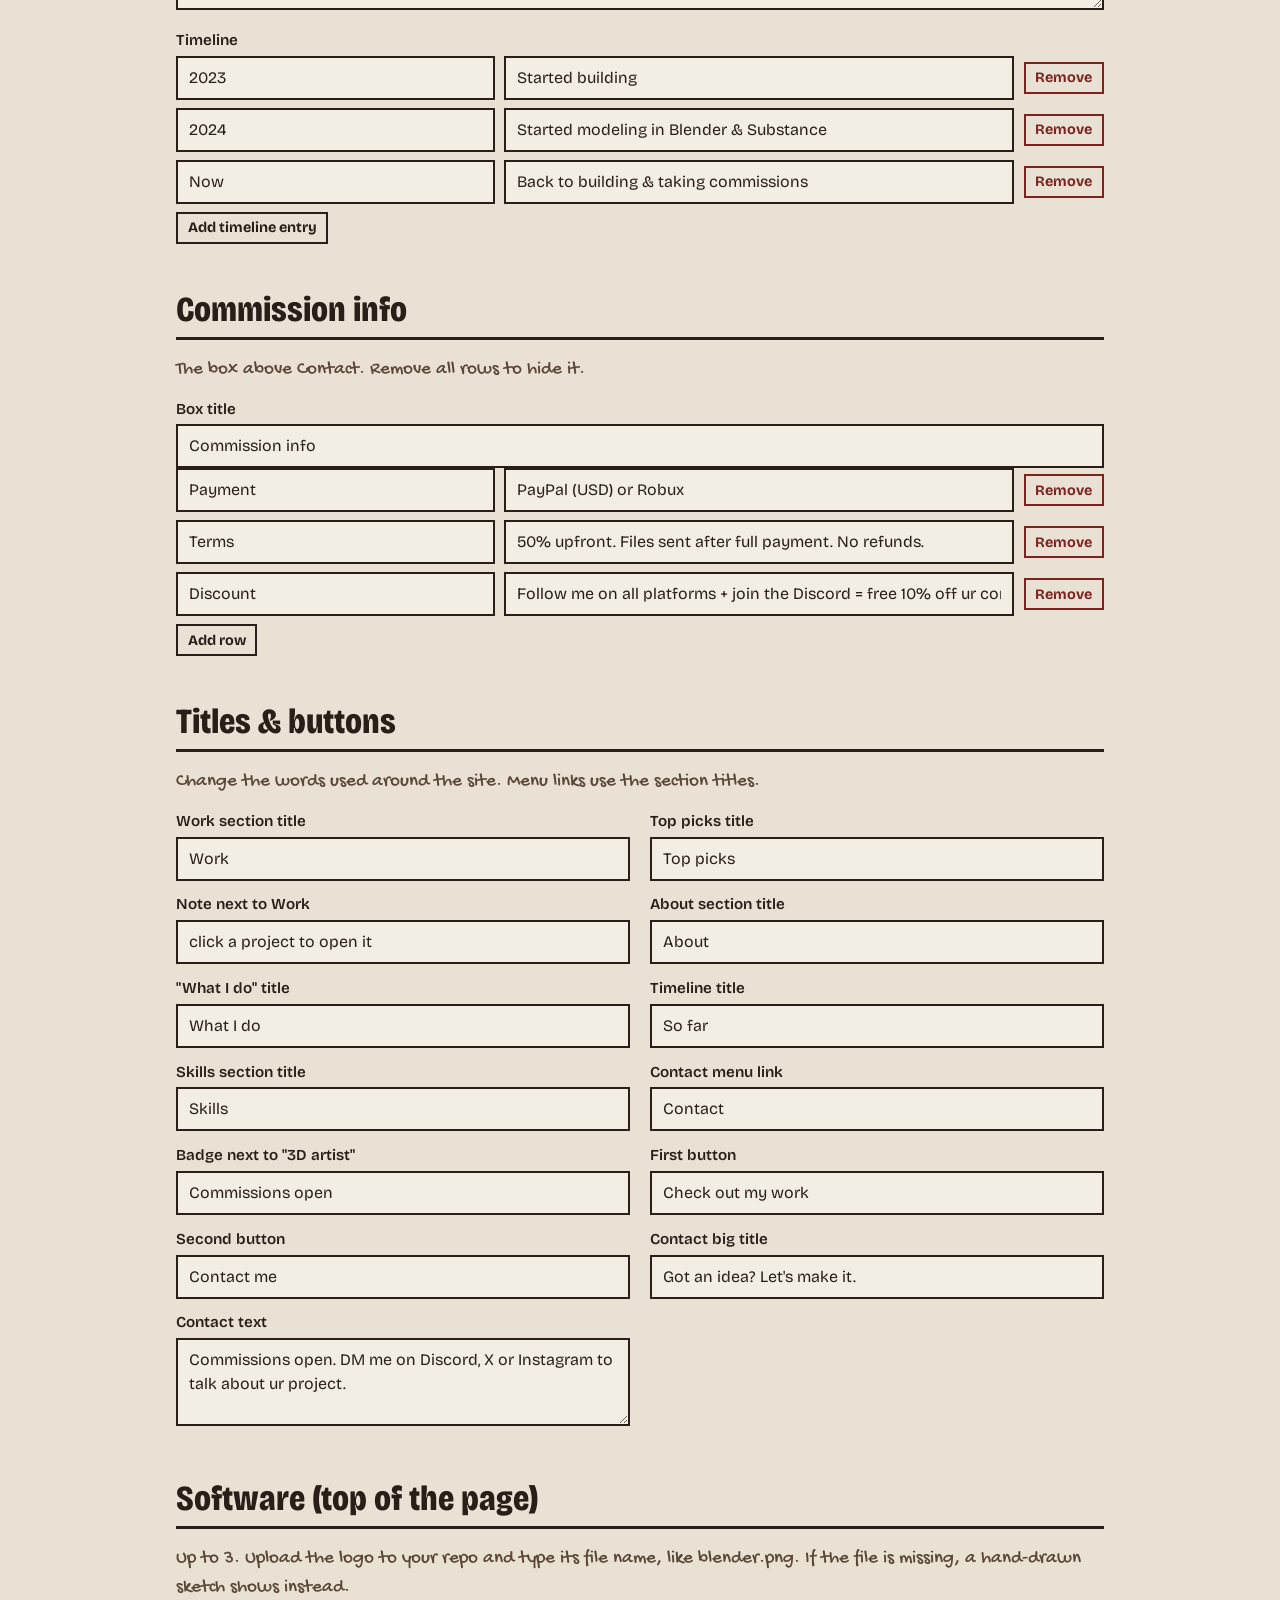
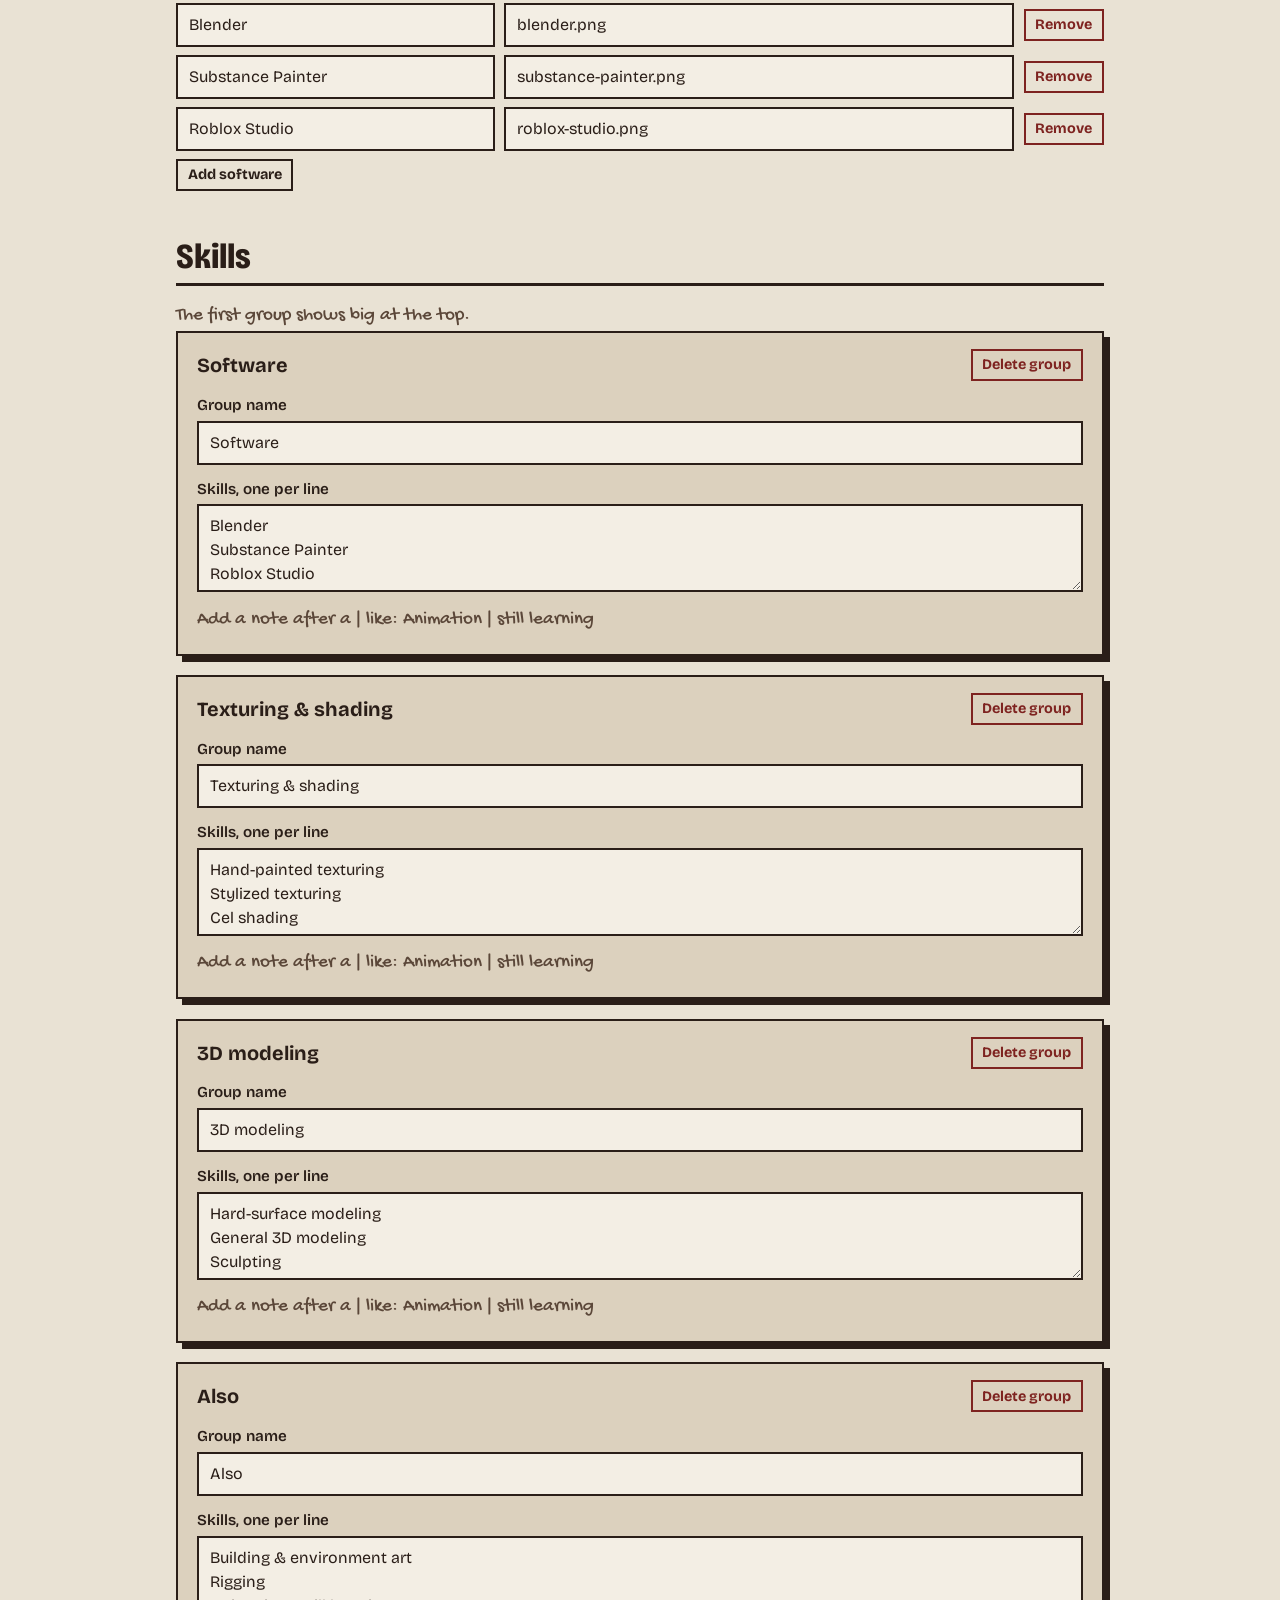
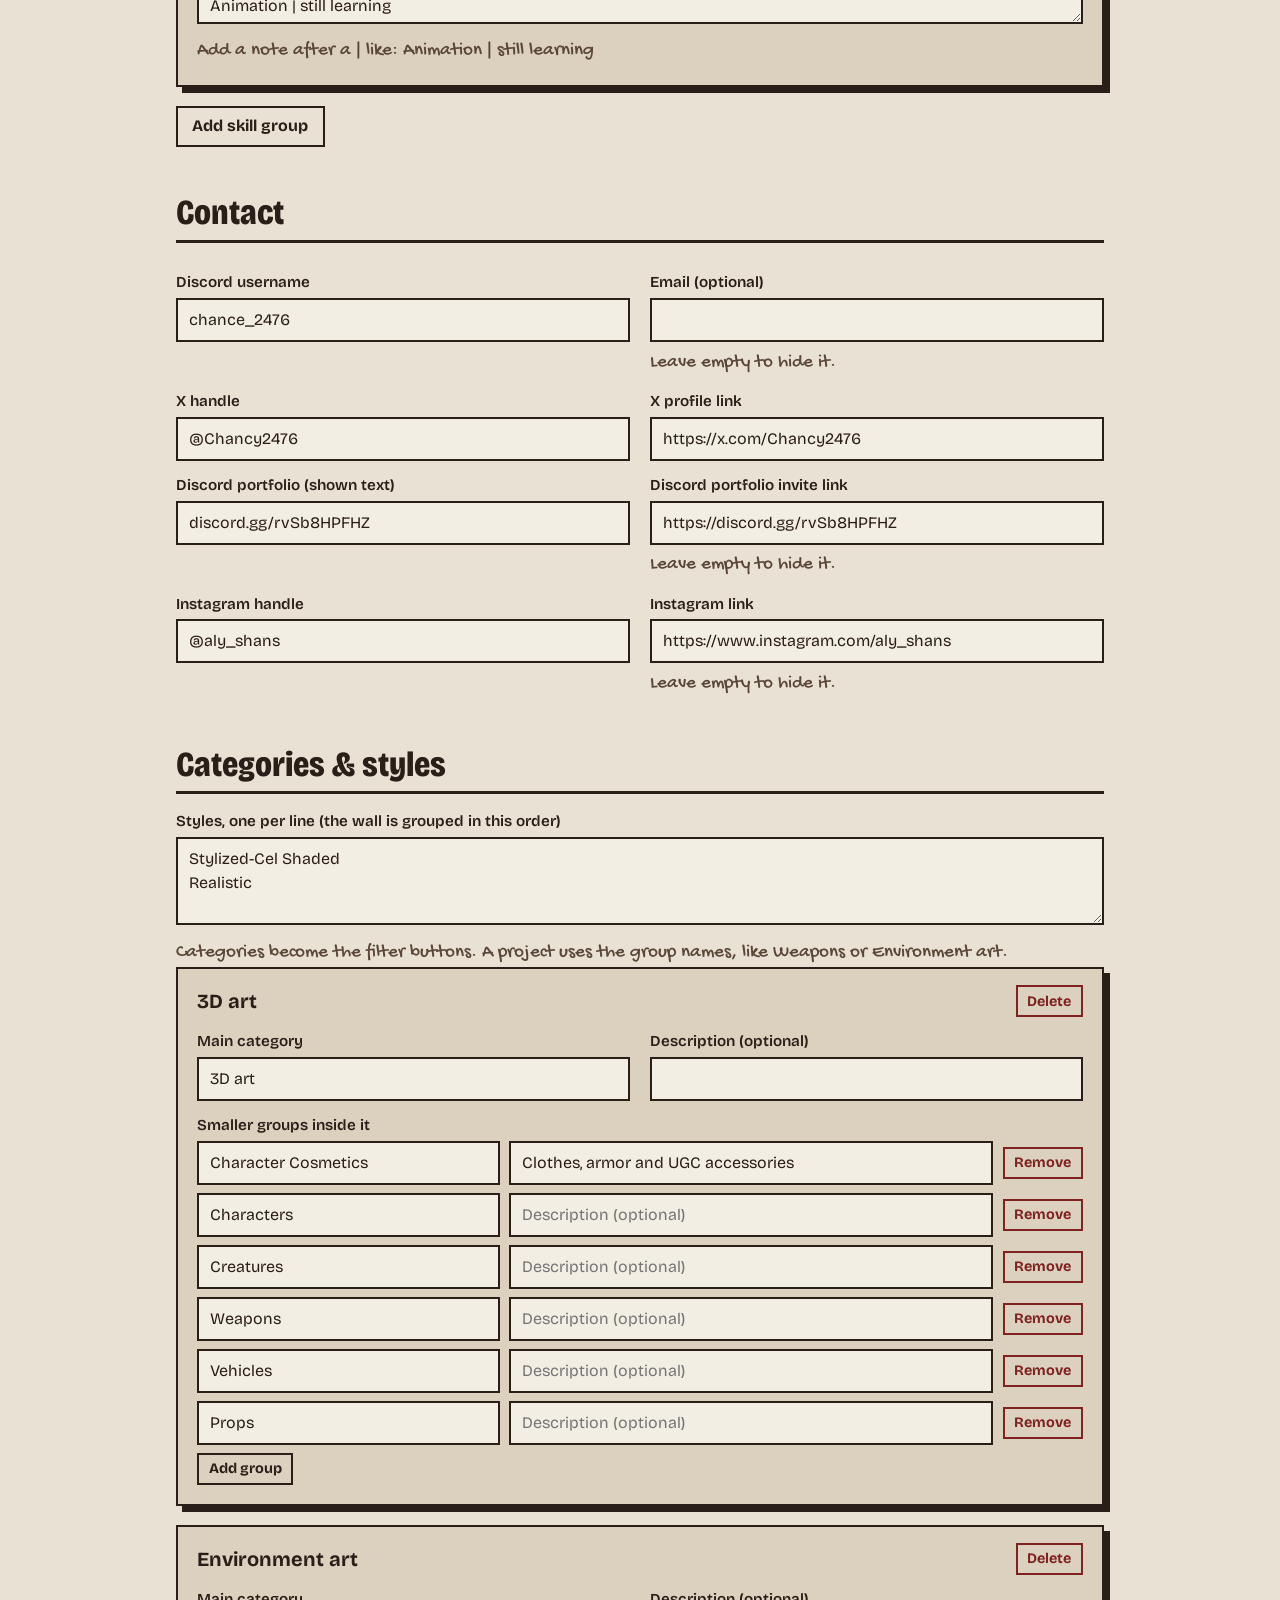
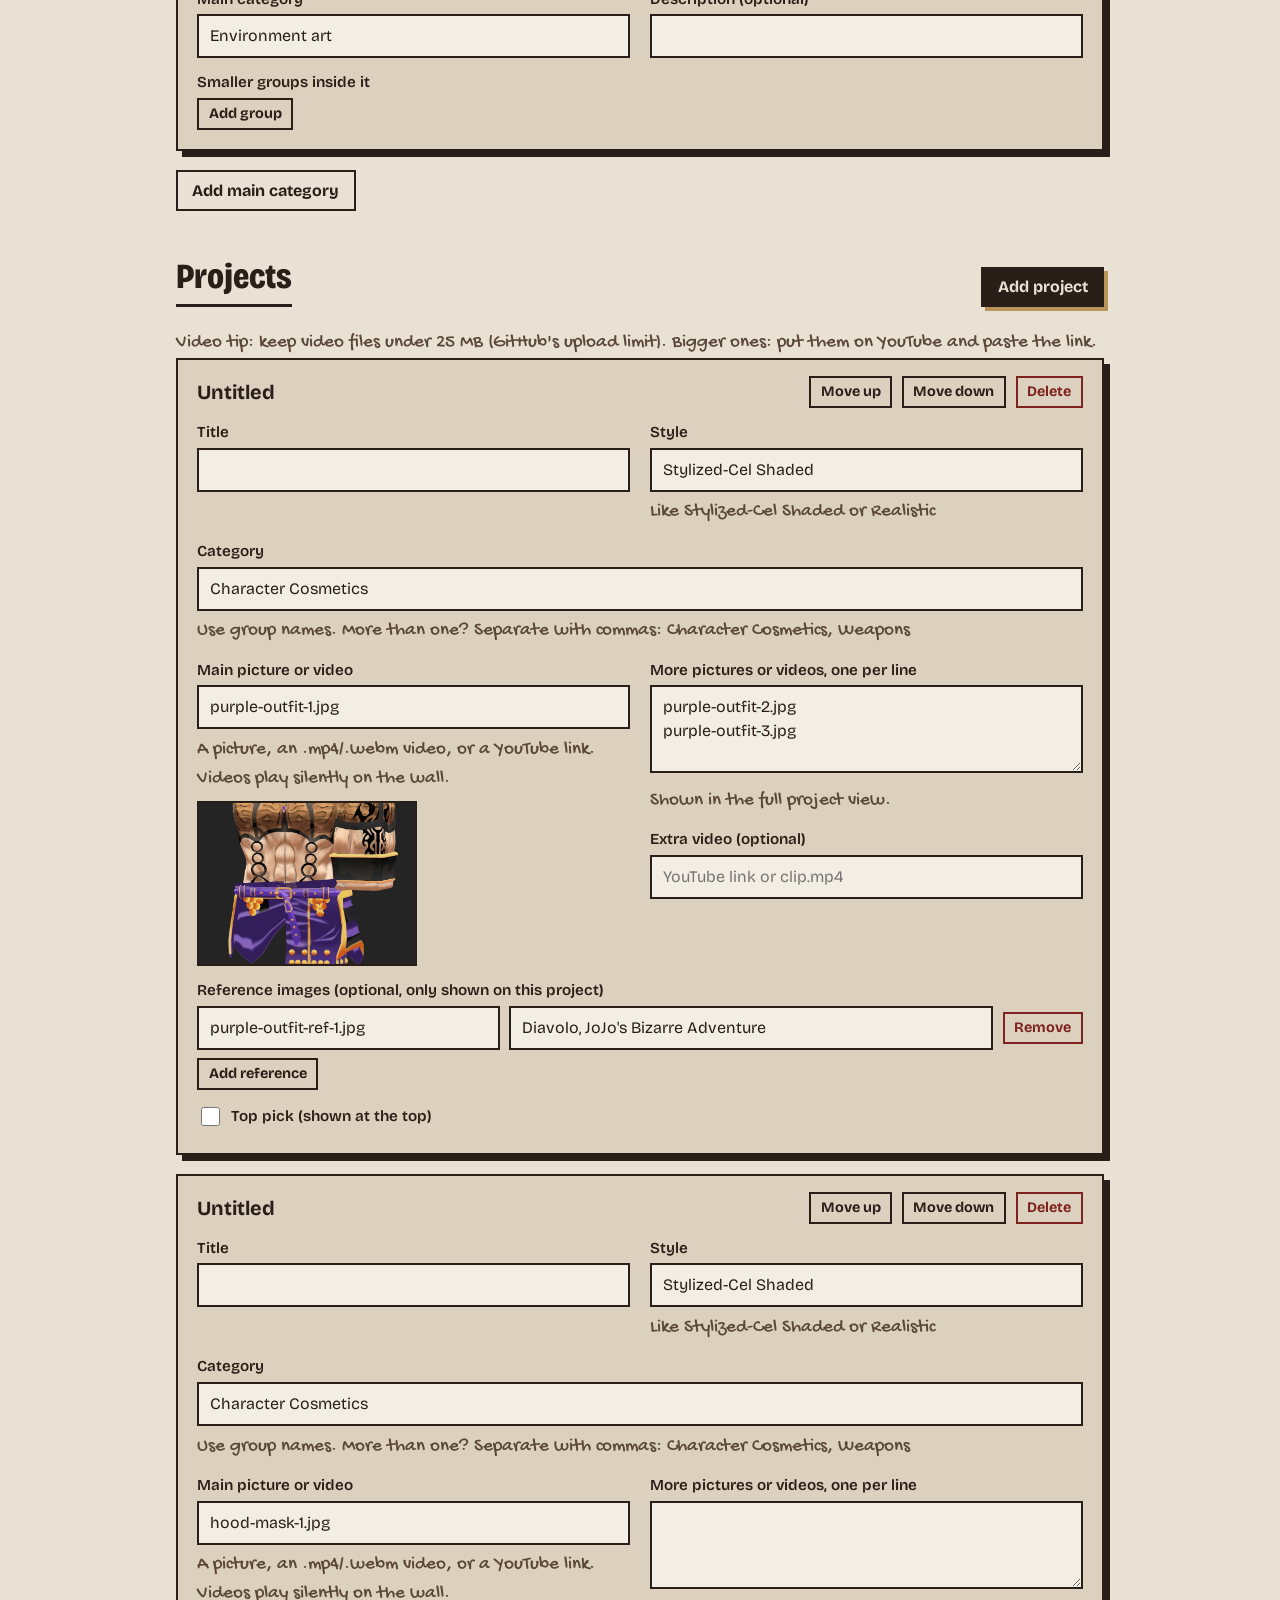
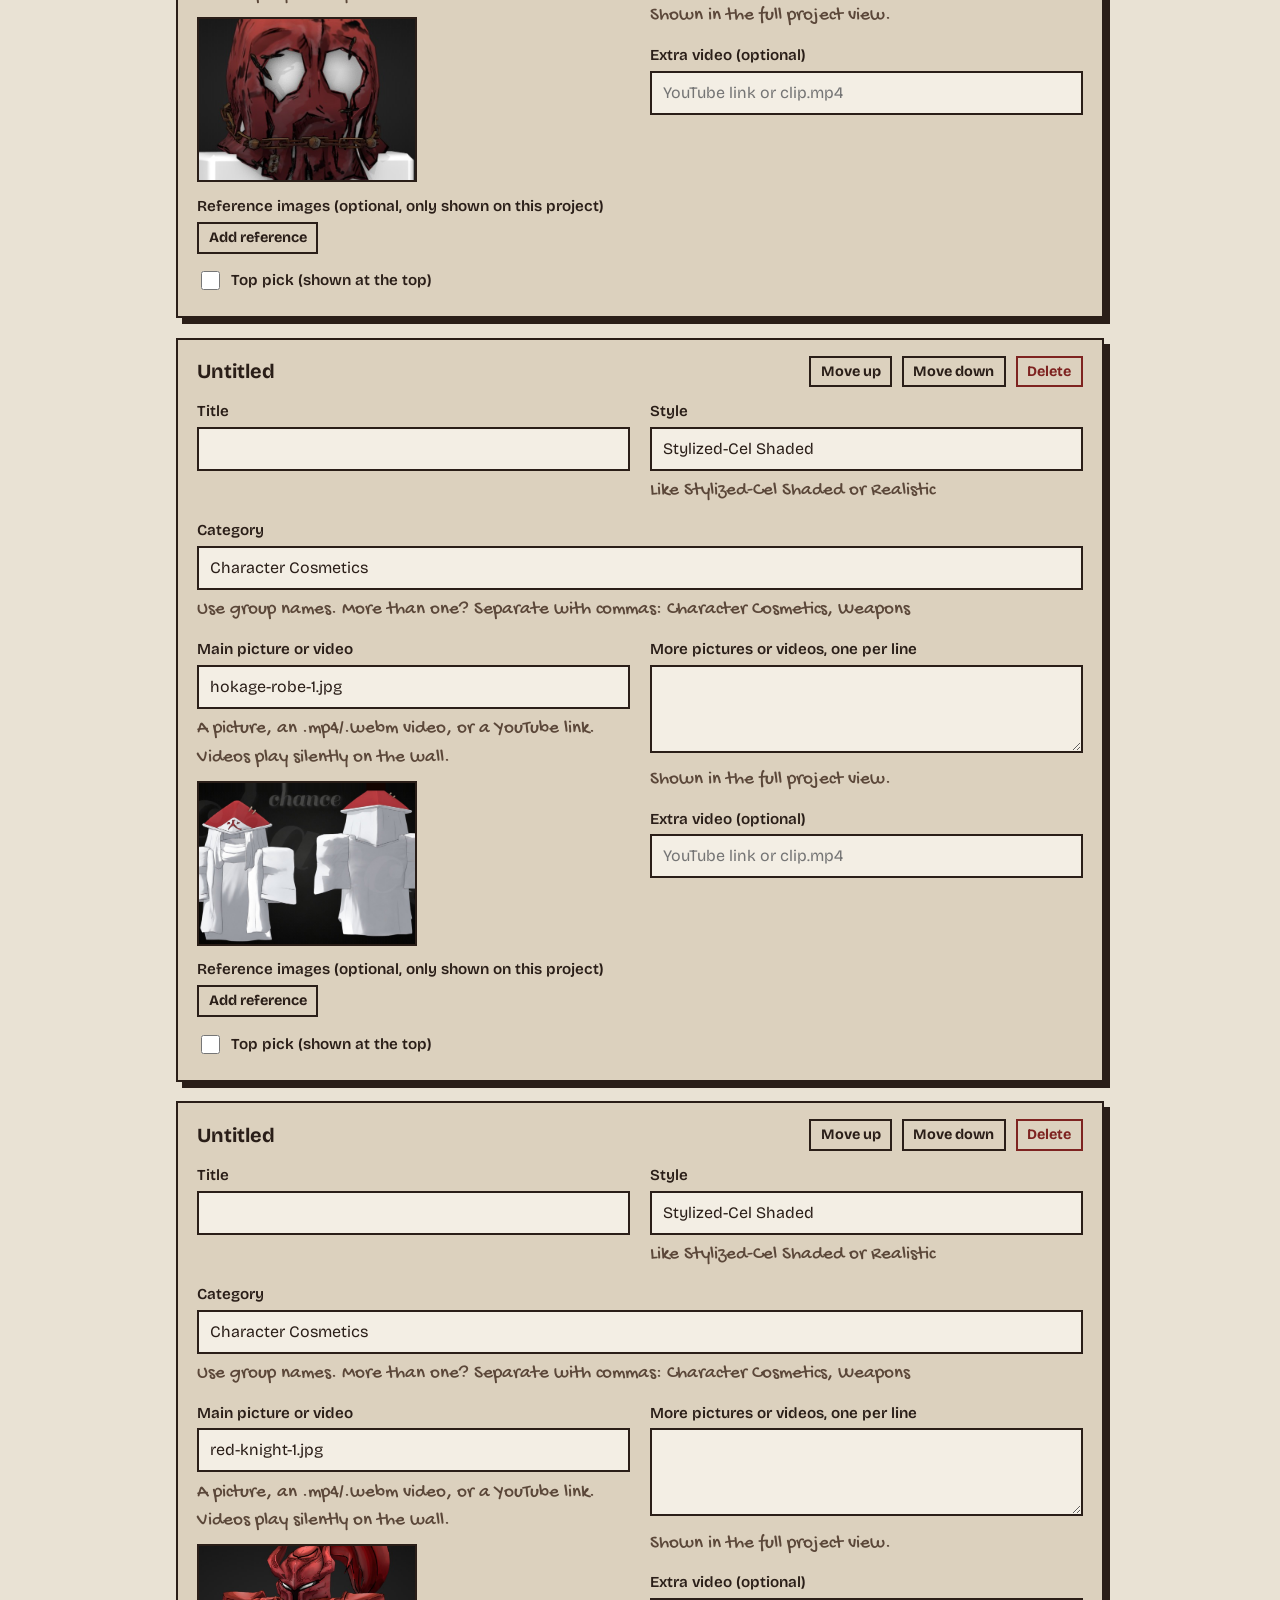
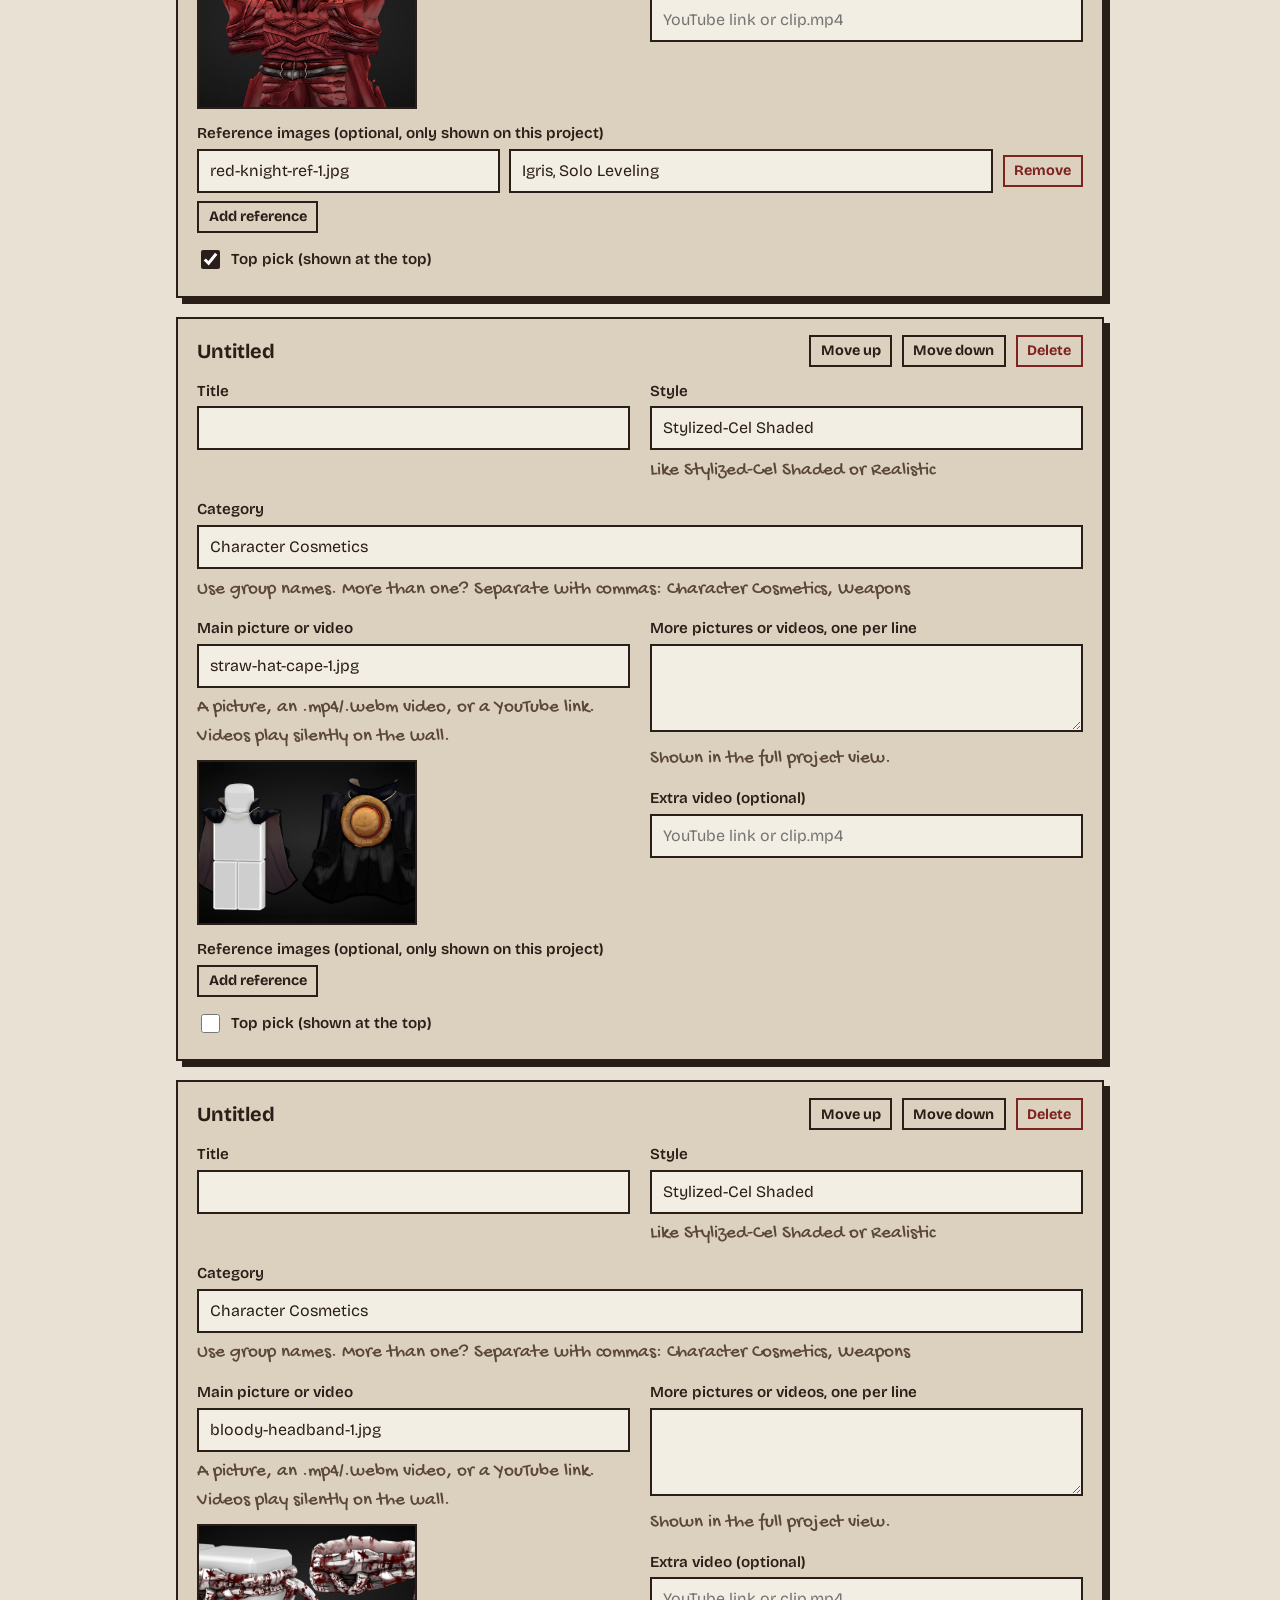
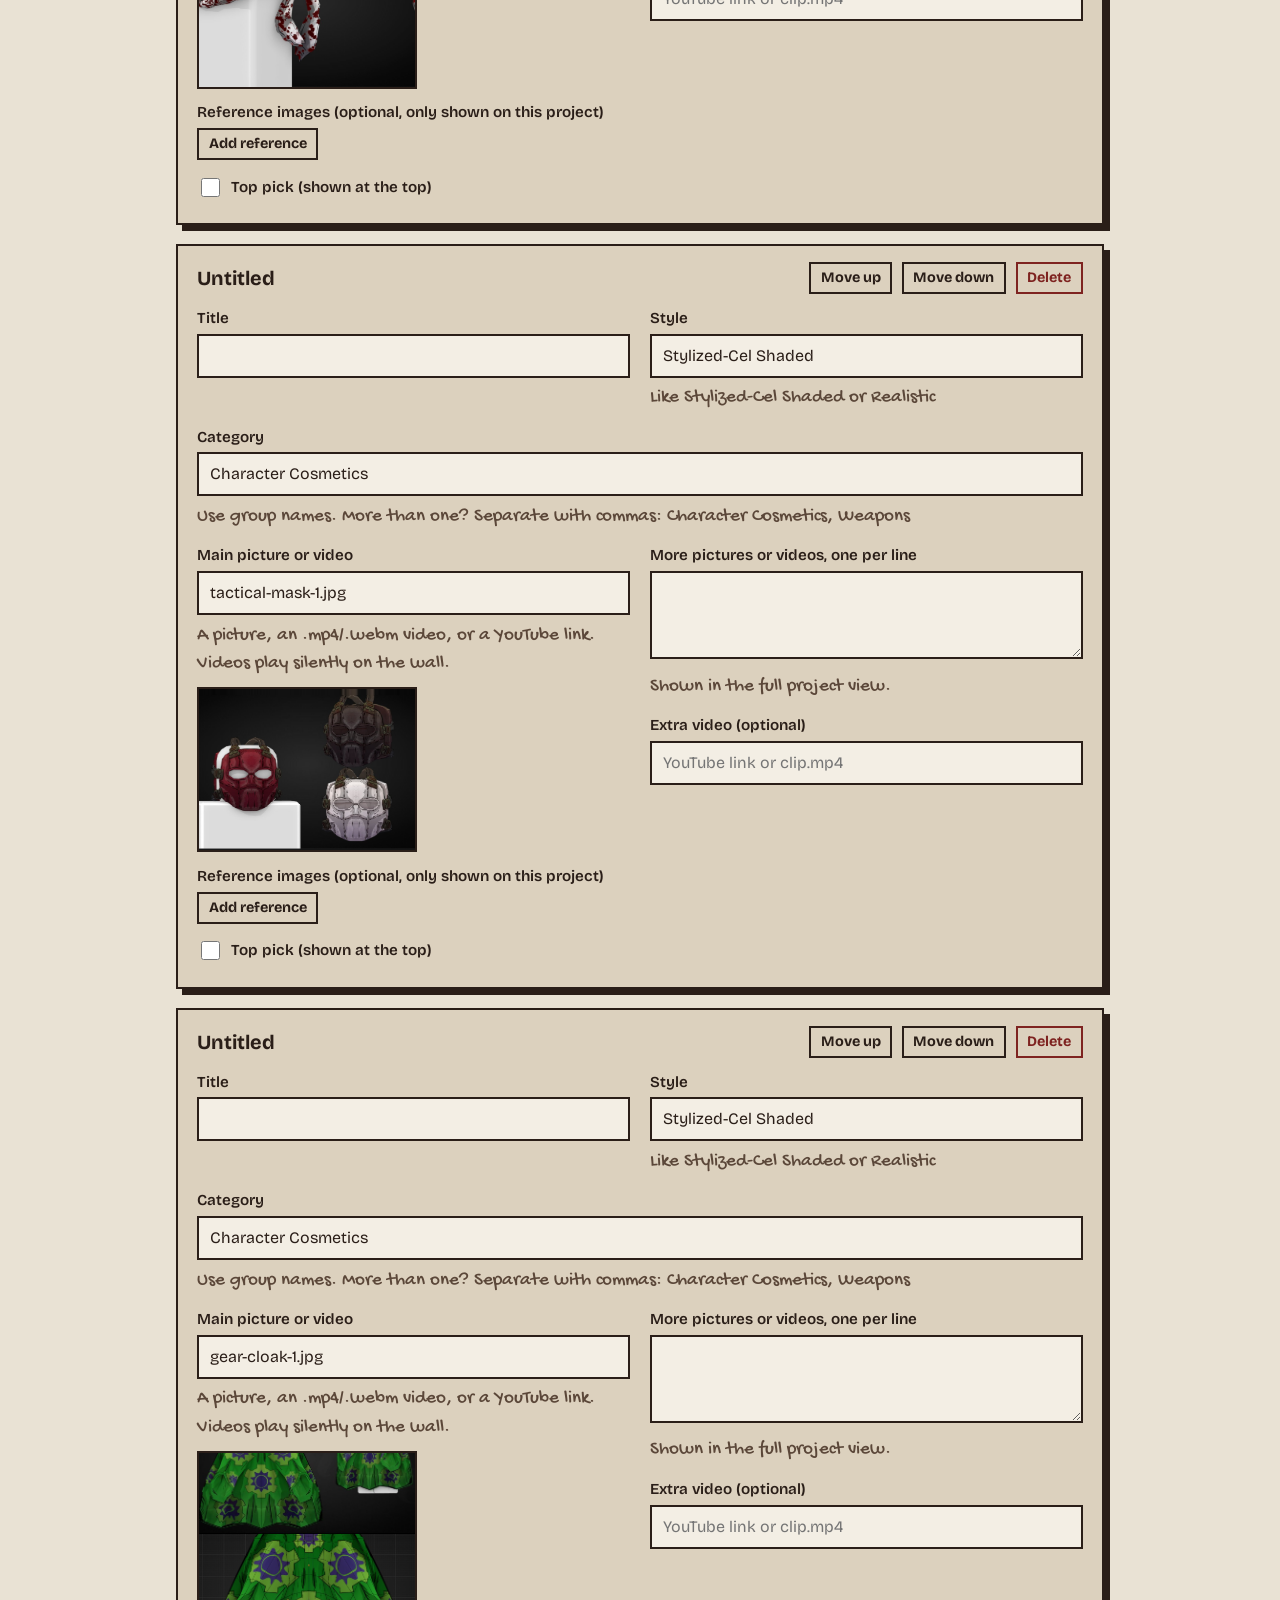
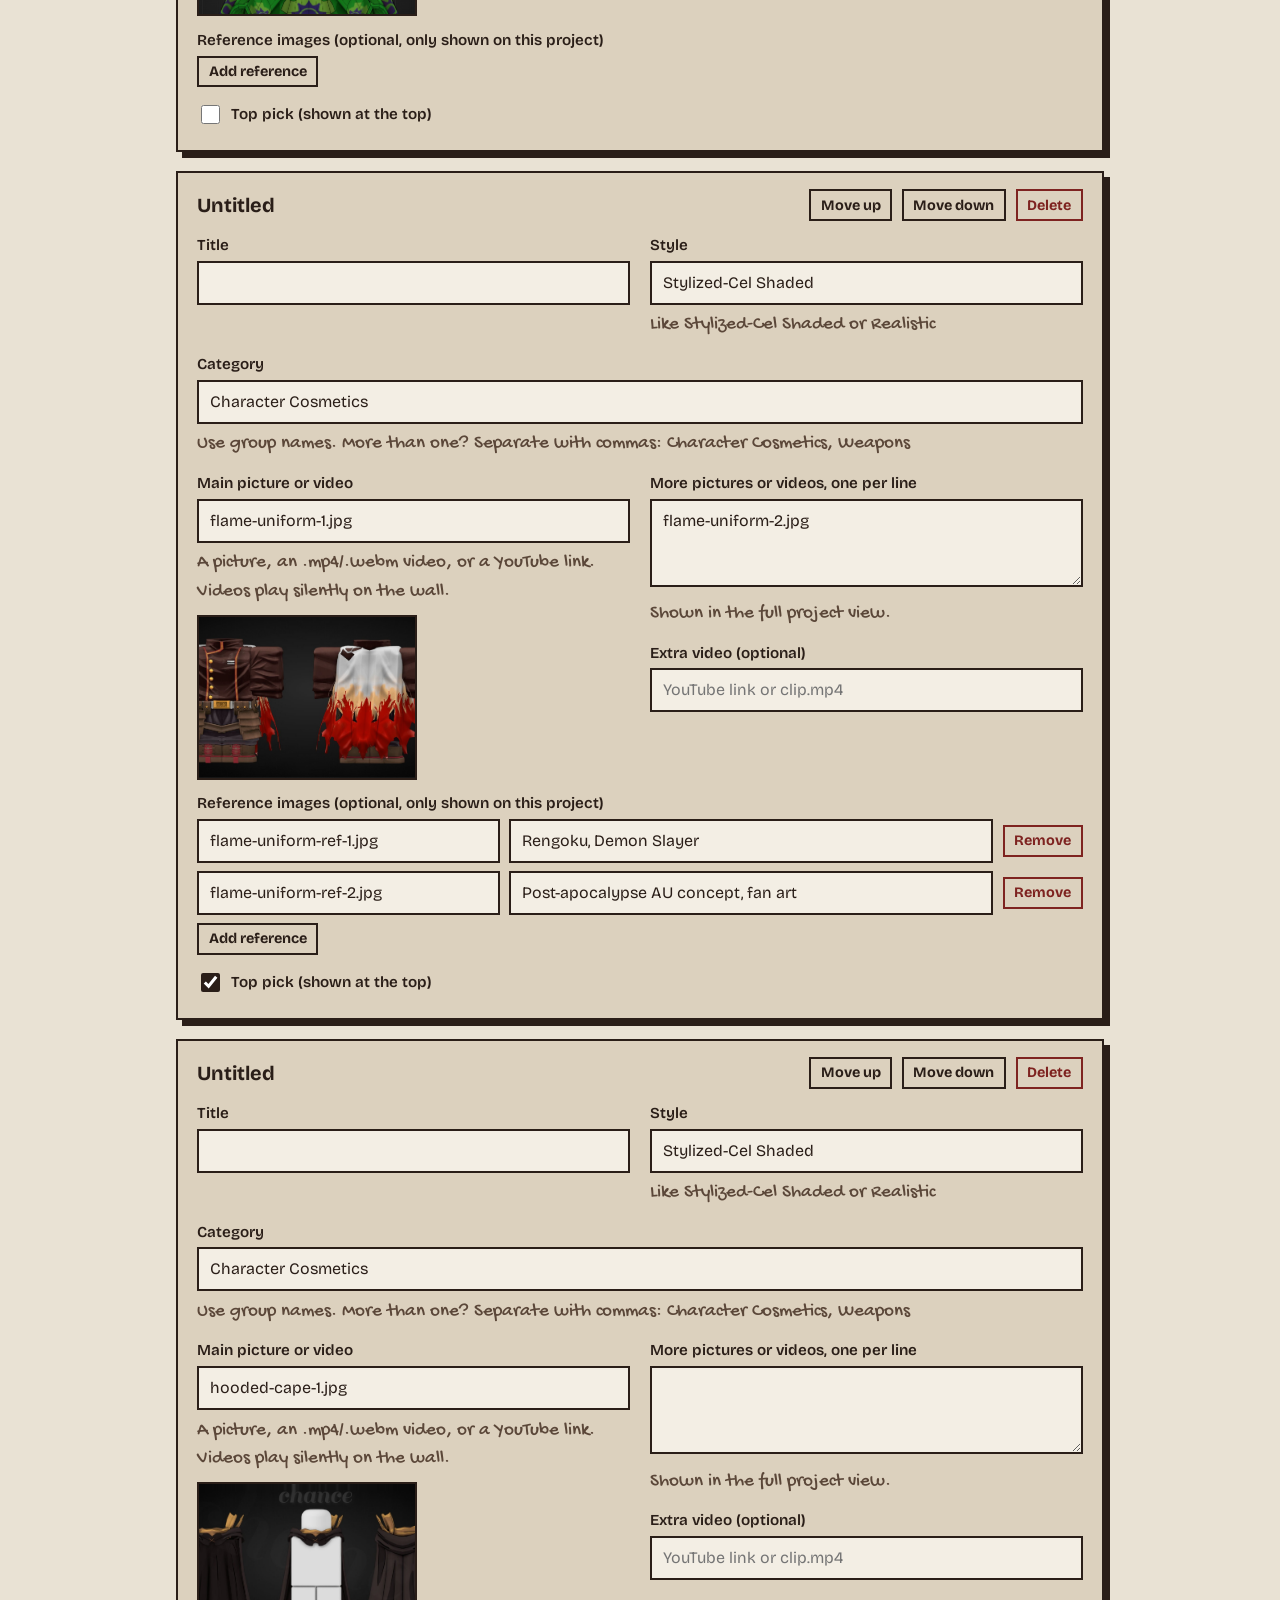
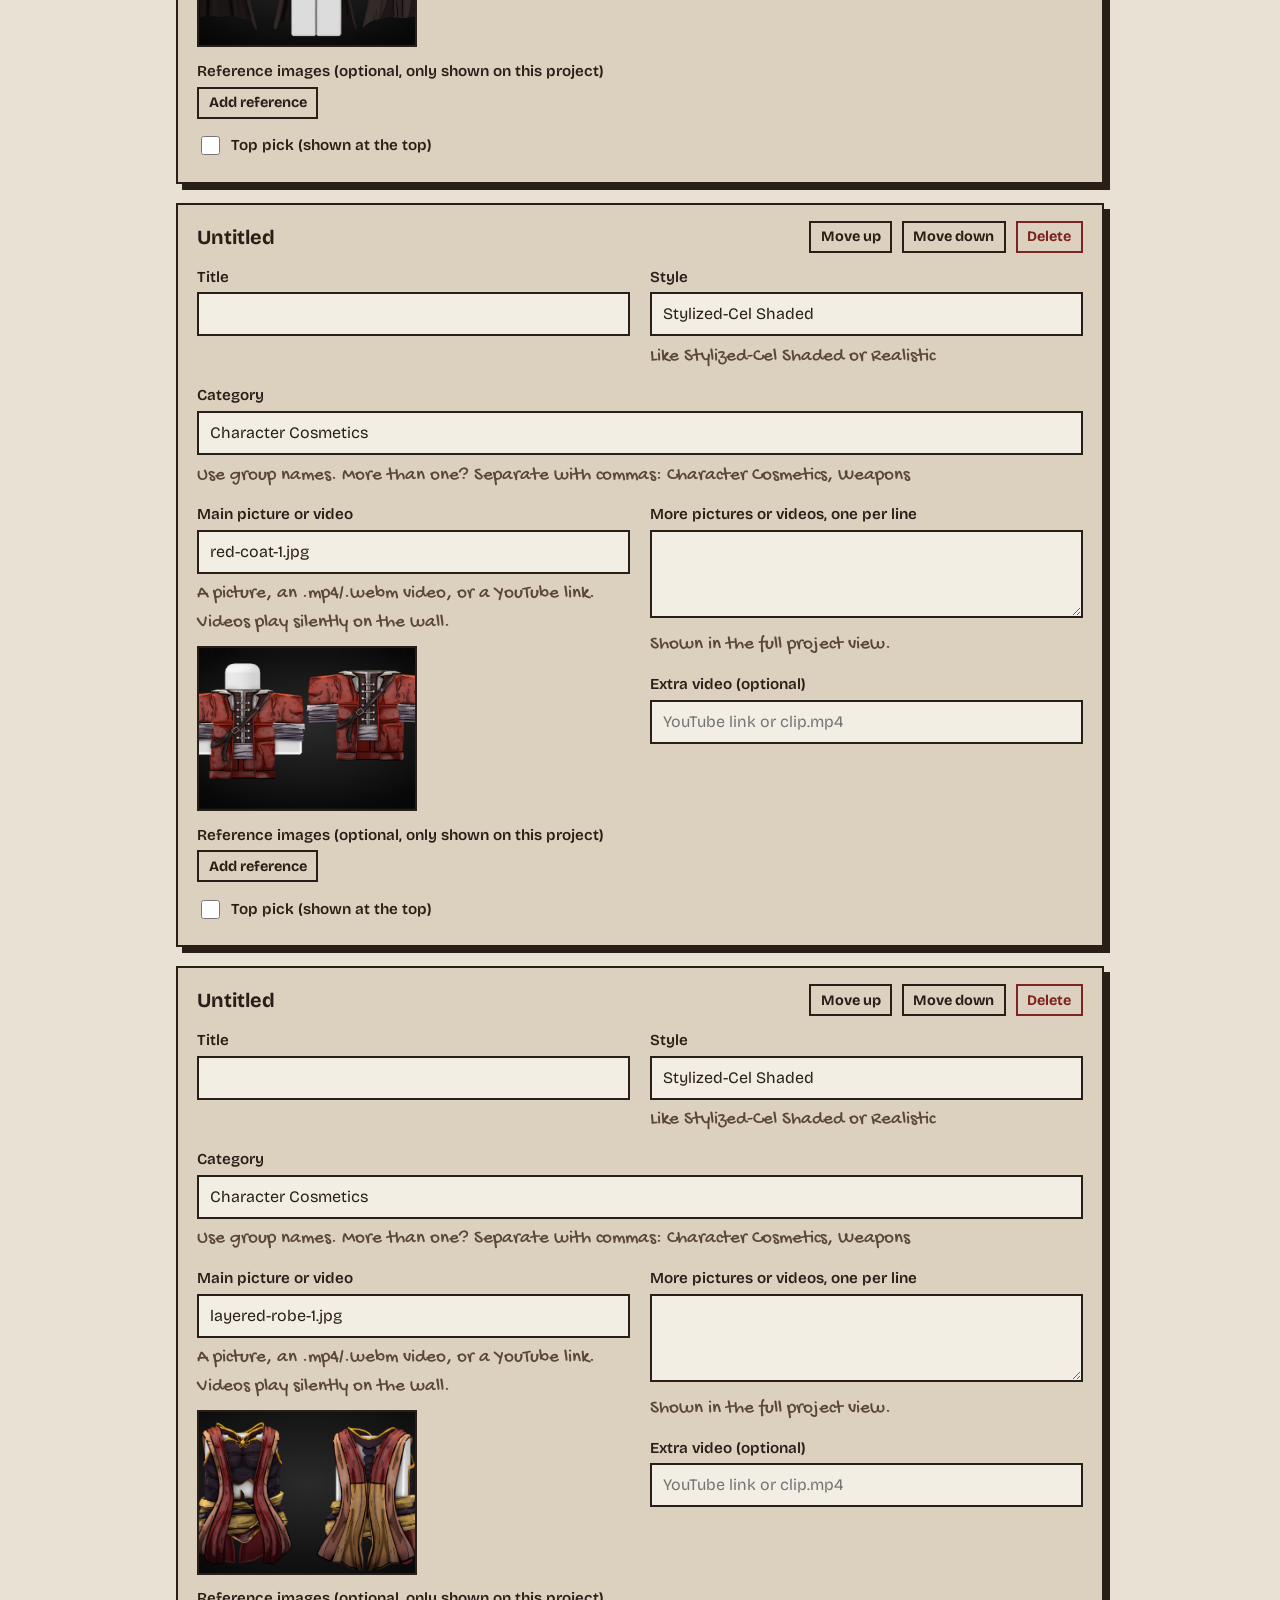
==== commit c5593fa6: "Add files via upload" ====
--- a/editor.html
+++ b/editor.html
@@ -226,7 +226,9 @@
       h("h2", { text: "Contact" }),
       h("div", { class: "two" },
         field("Discord username", C, "discord"), field("Email (optional)", C, "email", { hint: "Leave empty to hide it." }),
-        field("X handle", C, "xHandle", { ph: "@Chancy2476" }), field("X profile link", C, "xUrl", { type: "url" }))));
+        field("X handle", C, "xHandle", { ph: "@Chancy2476" }), field("X profile link", C, "xUrl", { type: "url" }),
+        field("Discord portfolio (shown text)", C, "discordServer", { ph: "discord.gg/..." }), field("Discord portfolio invite link", C, "discordServerUrl", { type: "url", hint: "Leave empty to hide it." }),
+        field("Instagram handle", C, "instagram", { ph: "@aly_shans" }), field("Instagram link", C, "instagramUrl", { type: "url", hint: "Leave empty to hide it." }))));
 
     // categories + styles
     S.styles = S.styles || [];
@@ -278,7 +280,6 @@
             field("Title", p, "title", { after: v => title.textContent = v || "Untitled" }),
             field("Style", p, "style", { list: "styles", hint: "Like Stylized-Cel Shaded or Realistic" })),
           field("Category", p, "category", { list: "cats", hint: "Use group names. More than one? Separate with commas: Character Cosmetics, Weapons" }),
-          field("Description", p, "description", { area: true, hint: "Leave an empty line between paragraphs." }),
           h("div", { class: "two" },
             h("div", {}, field("Main picture or video", p, "image", { ph: "render.jpg or turntable.mp4", hint: "A picture, an .mp4/.webm video, or a YouTube link. Videos play silently on the wall.", after: th.upd }), th.img),
             h("div", {},
